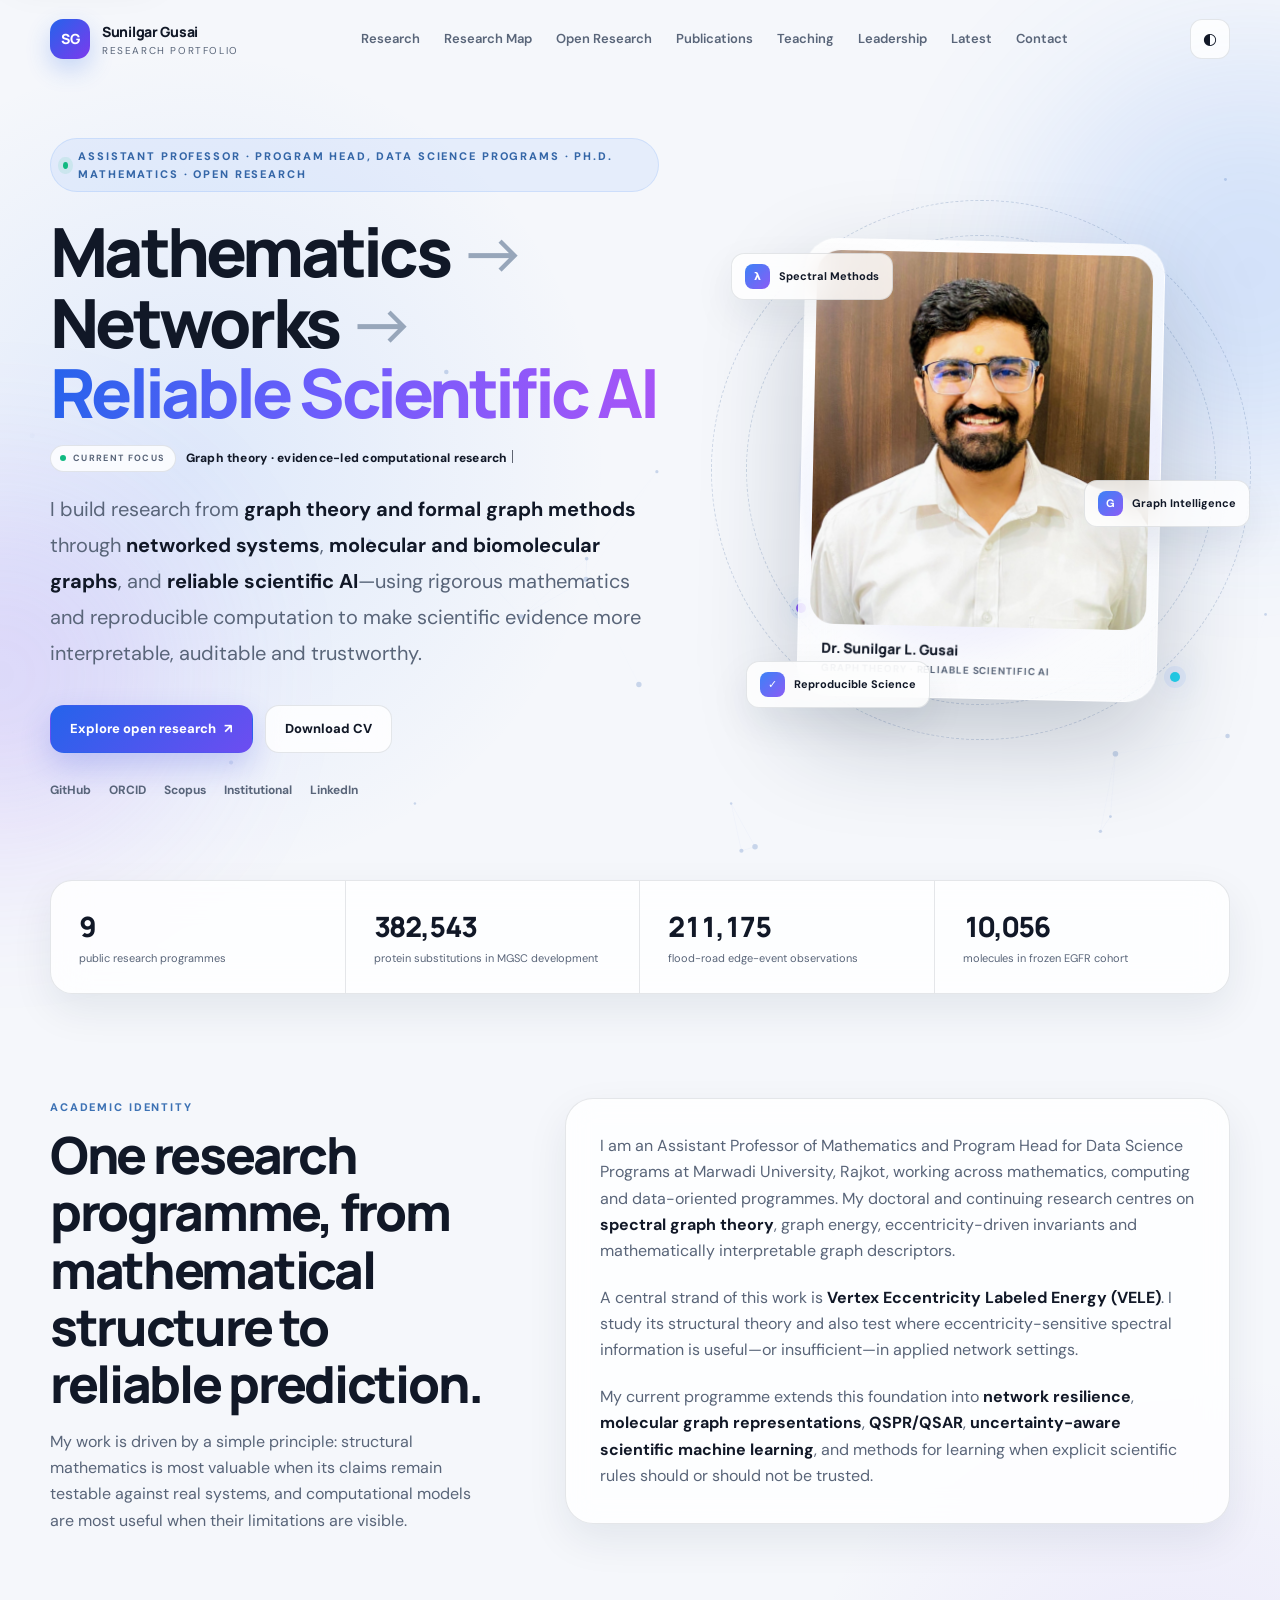
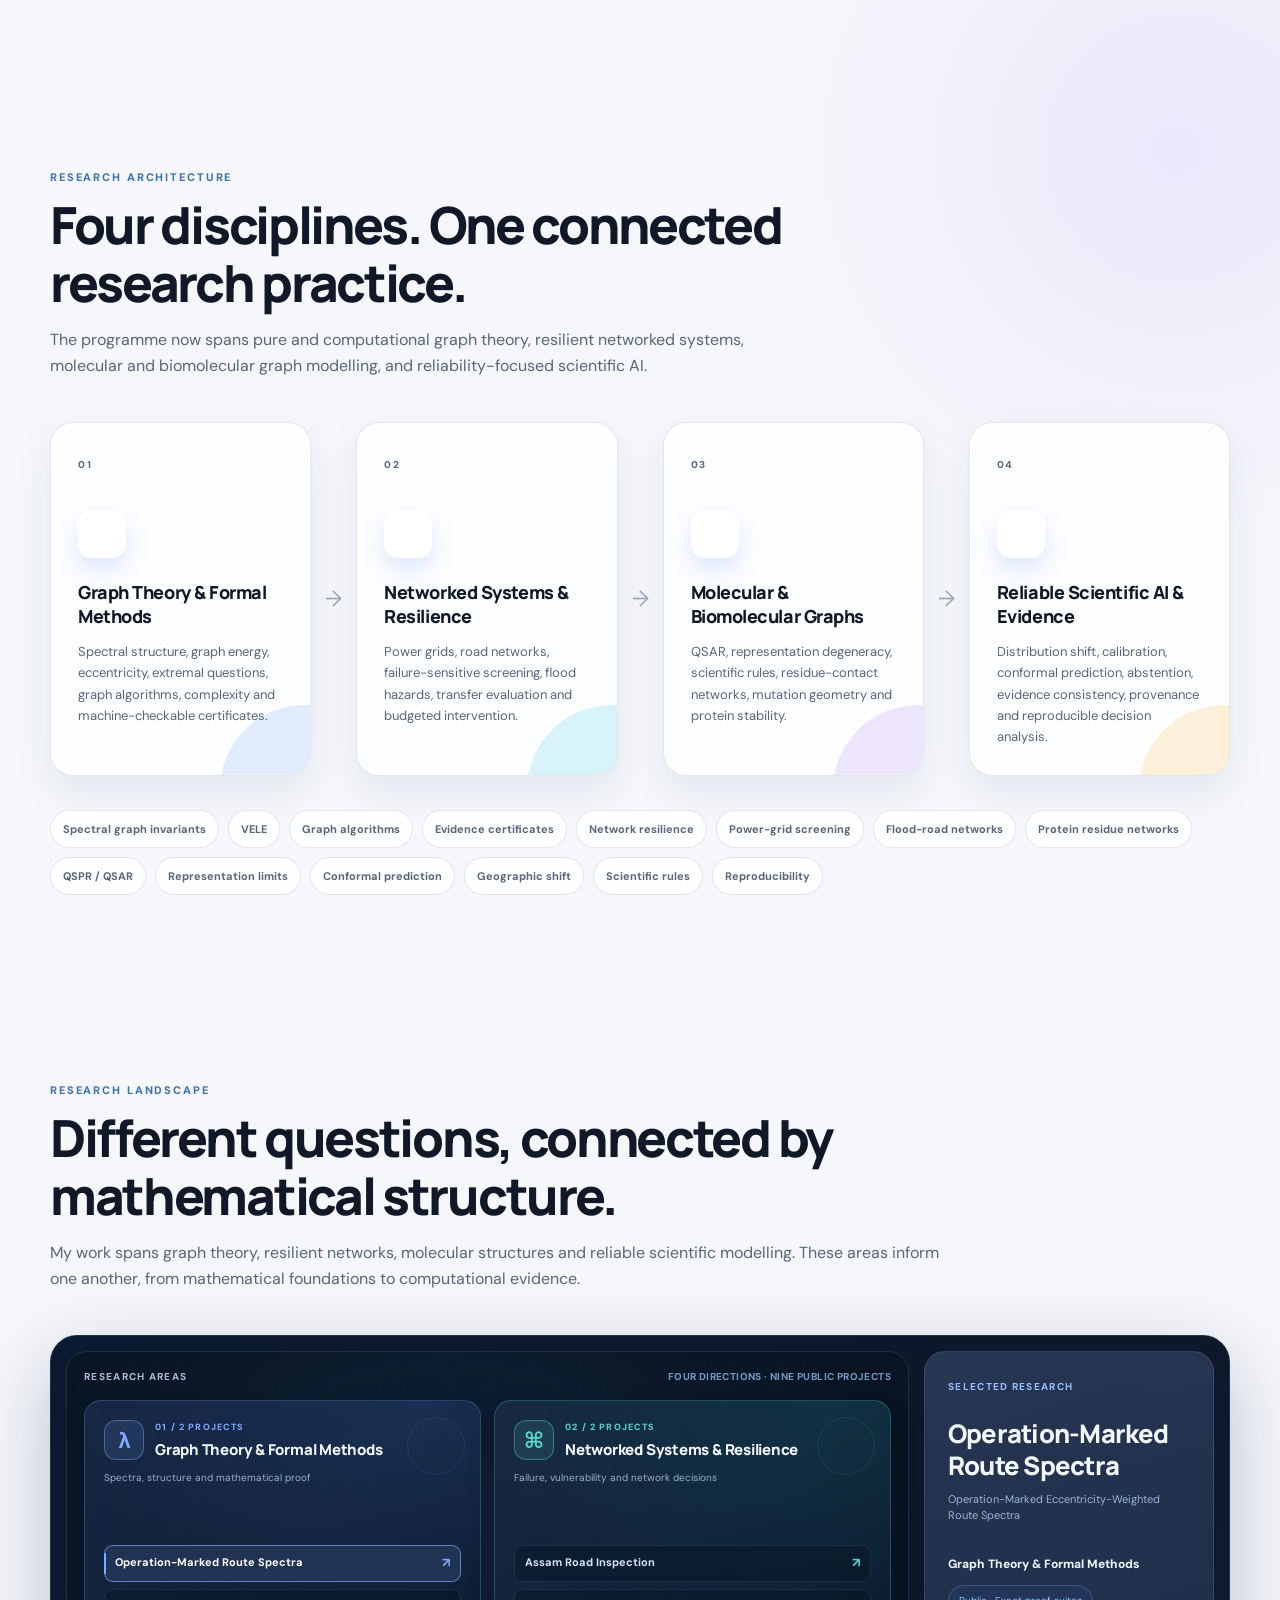
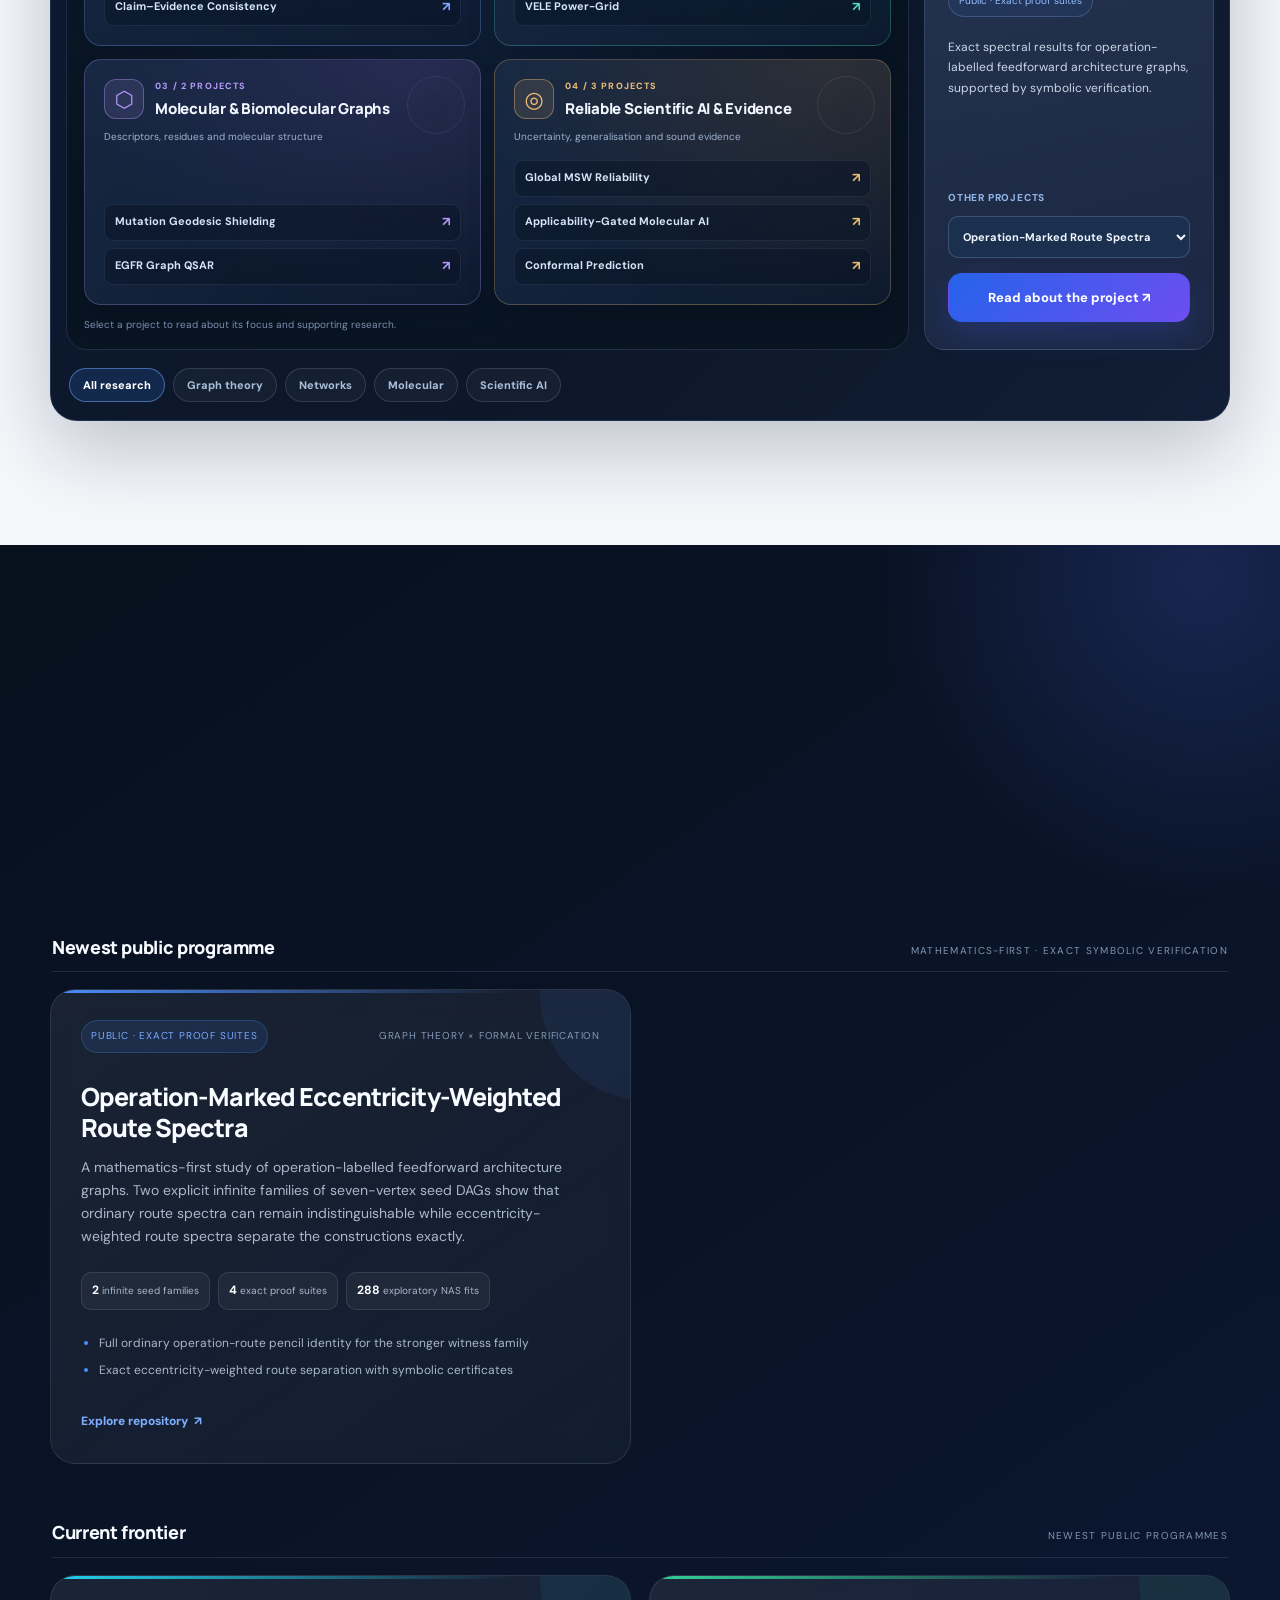
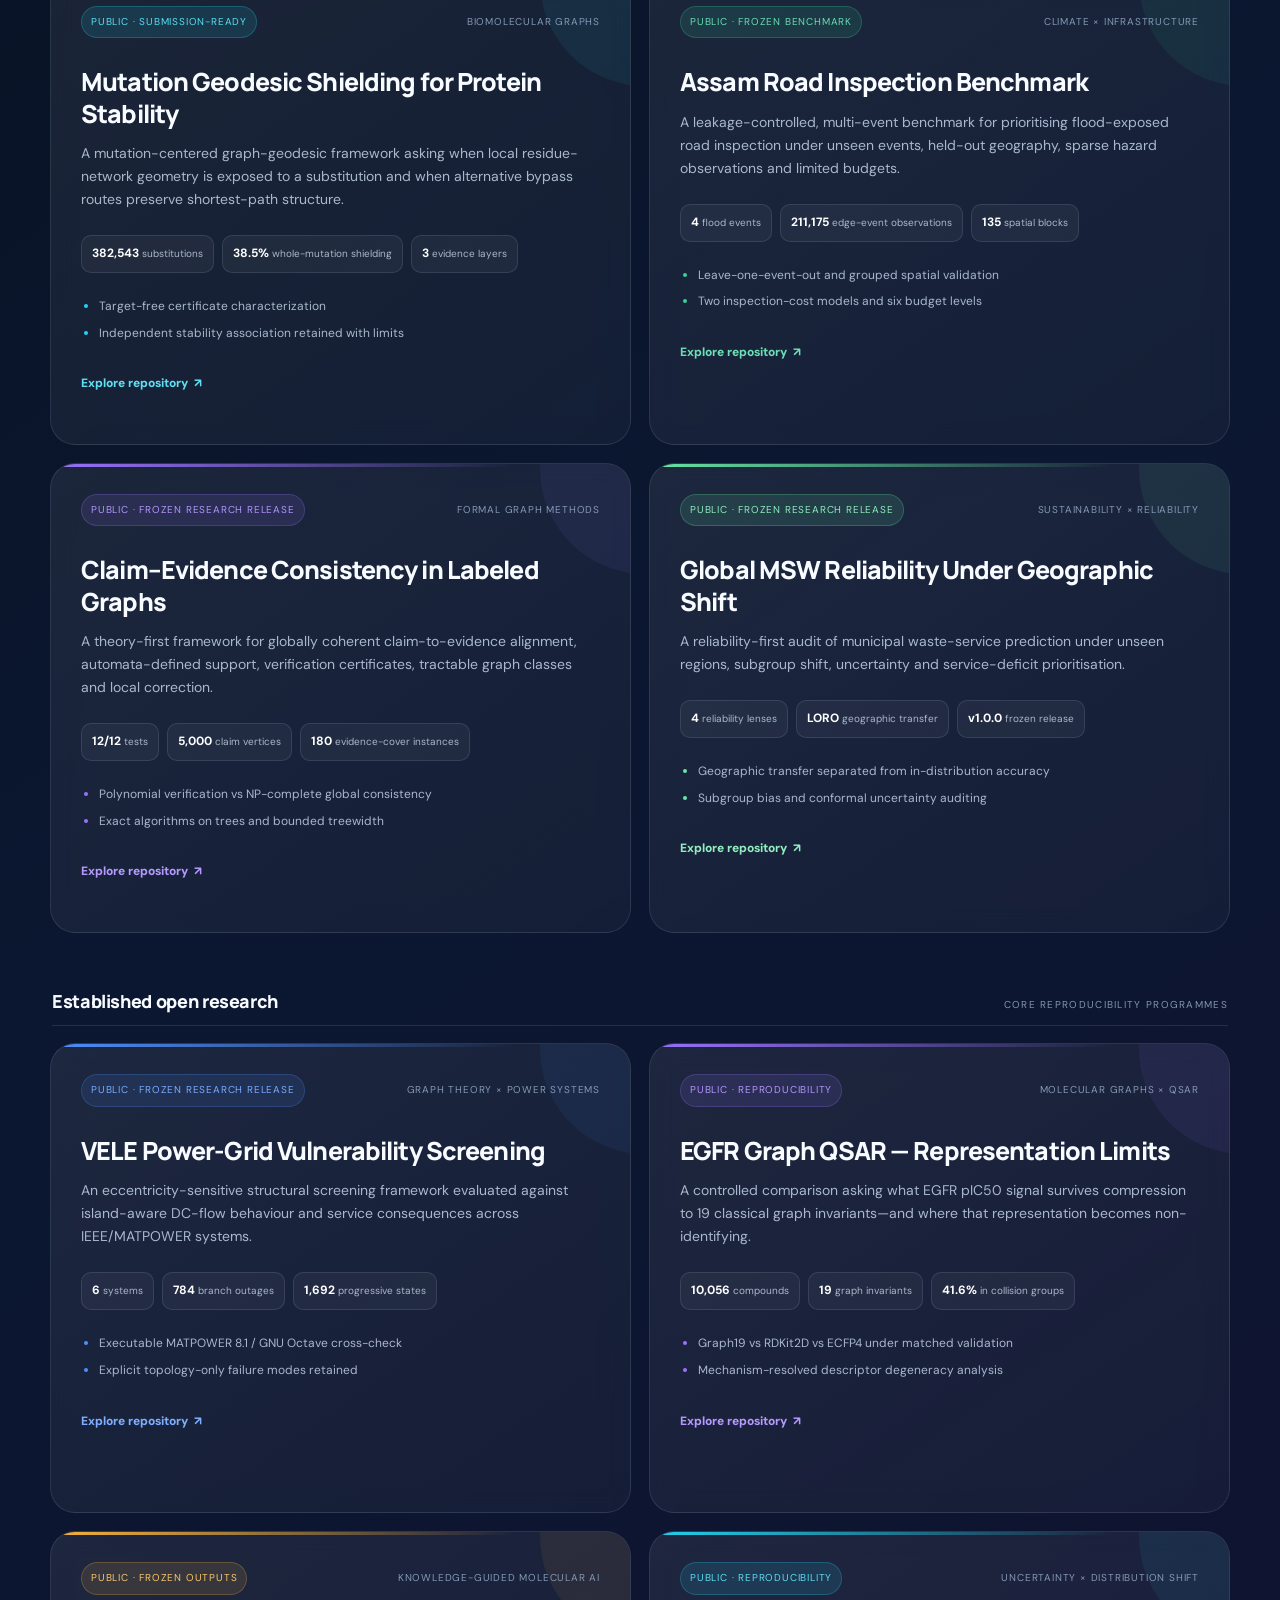
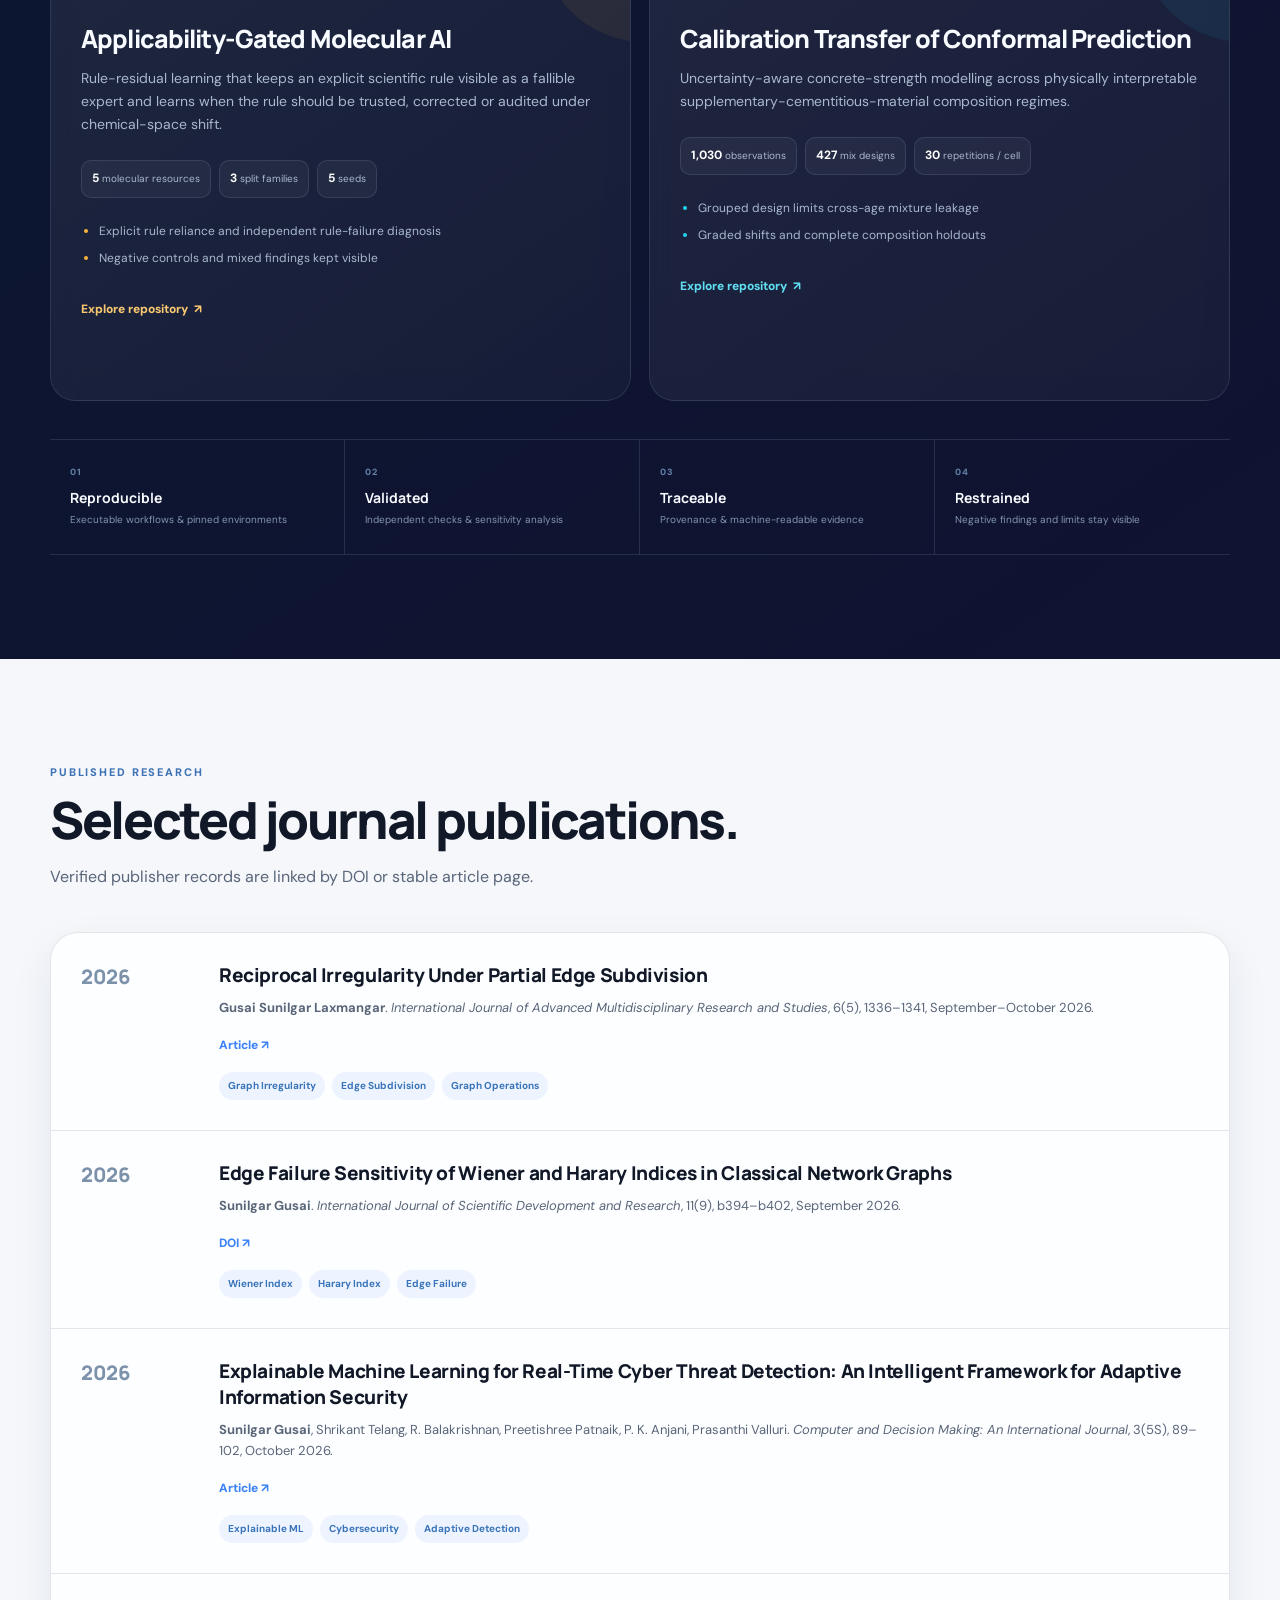
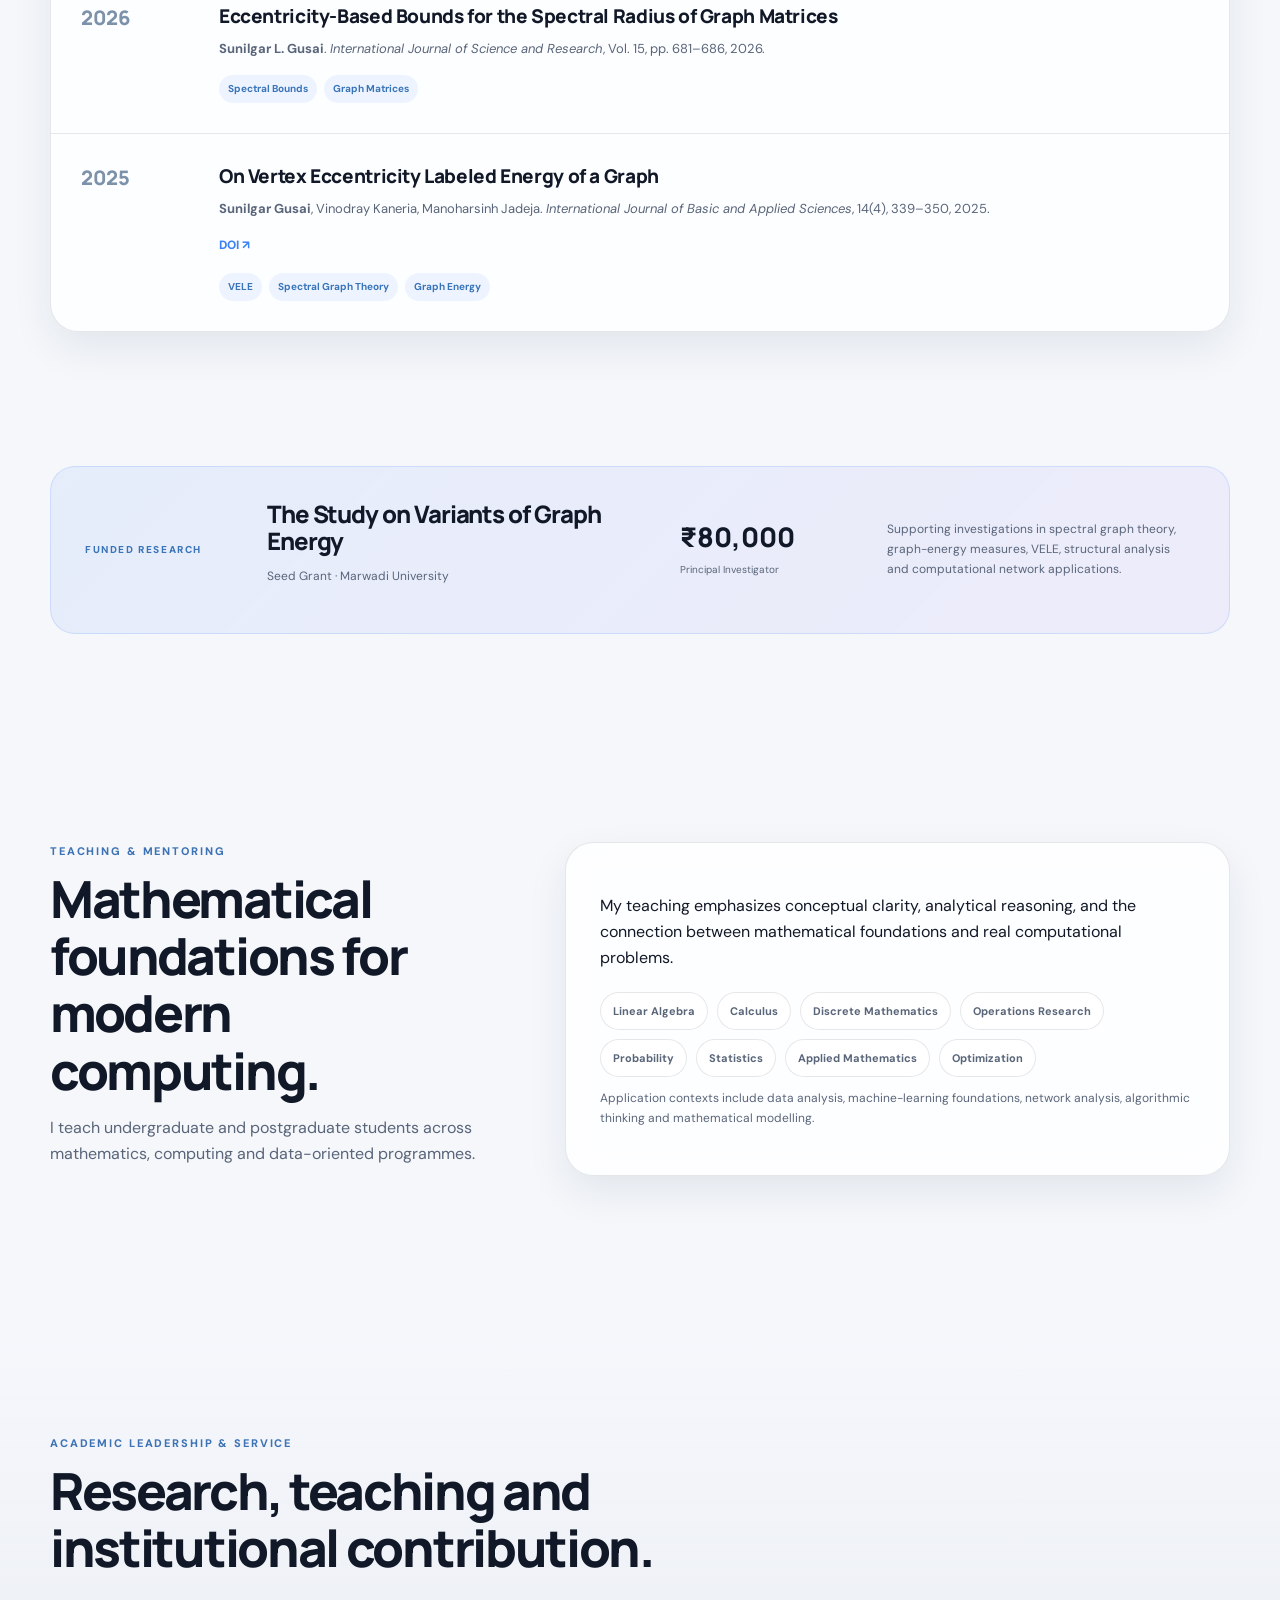
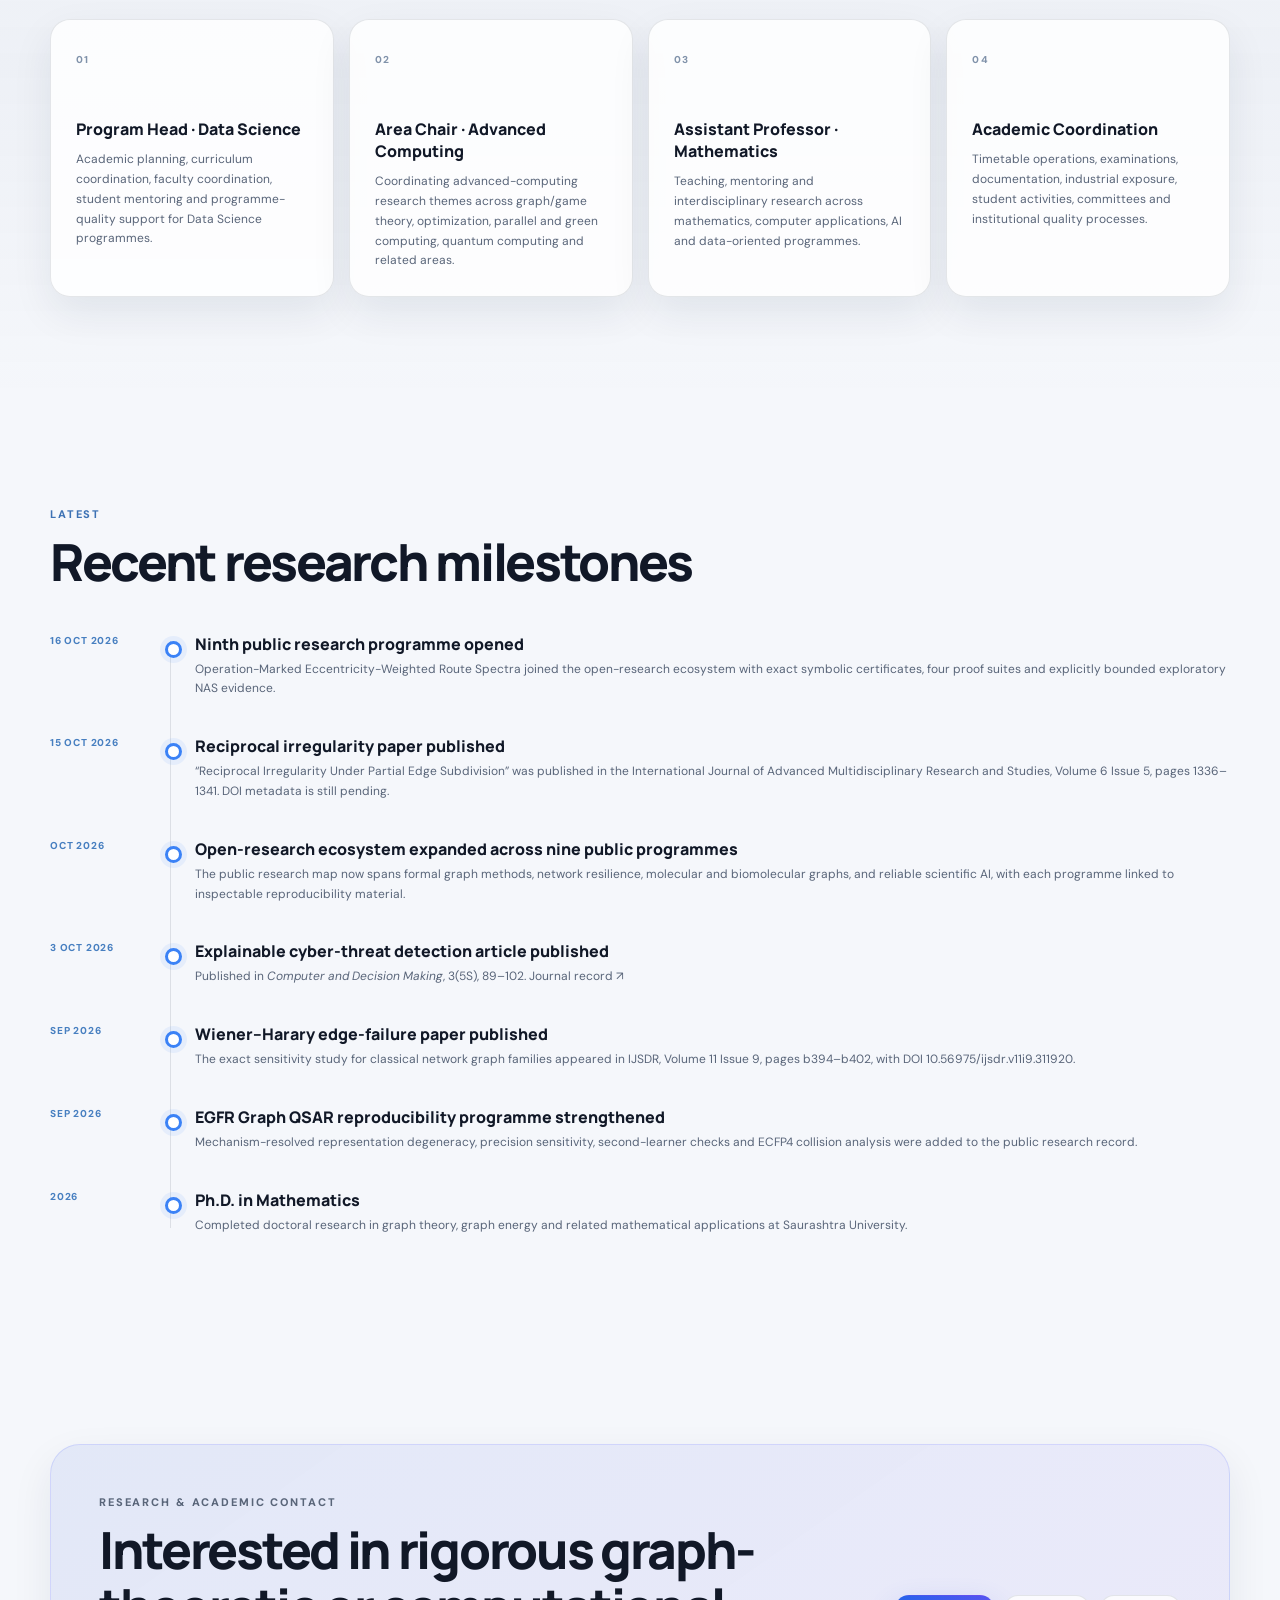
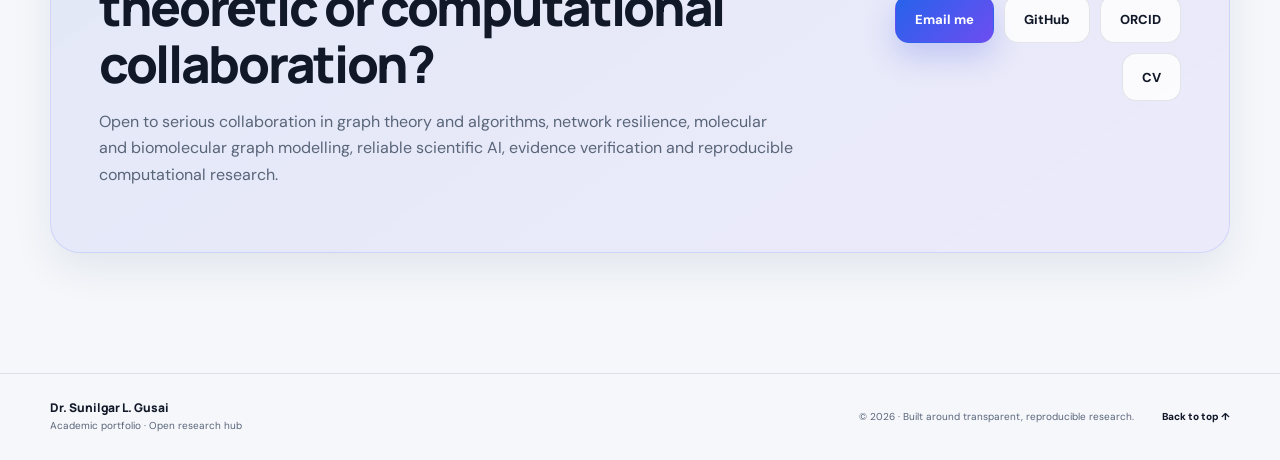
==== index.html @ 73aa02a4 "Polish research-map introduction and preserve anchor-heading visibility" ====
<!DOCTYPE html>
<html lang="en">
<head>
  <meta charset="UTF-8" />
  <meta name="viewport" content="width=device-width, initial-scale=1.0" />
  <title>Dr. Sunilgar L. Gusai | Graph Theory · Network Science · Reliable Scientific AI</title>
  <meta name="description" content="Academic research portfolio of Dr. Sunilgar L. Gusai — graph theory, formal graph methods, network resilience, molecular and biomolecular graphs, reproducible computational research and reliable scientific AI." />
  <meta name="author" content="Dr. Sunilgar L. Gusai" />
  <meta name="keywords" content="Sunilgar Gusai, spectral graph theory, graph energy, VELE, formal graph methods, network resilience, protein residue networks, molecular graphs, QSAR, scientific machine learning, conformal prediction, evidence consistency, reproducible research" />
  <meta name="robots" content="index, follow" />
  <meta name="theme-color" content="#08111f" />
  <link rel="canonical" href="https://sunilgargusai.github.io/sunilgar-portfolio/" />
  <meta property="og:type" content="website" />
  <meta property="og:title" content="Dr. Sunilgar L. Gusai | Mathematics → Networks → Reliable AI" />
  <meta property="og:description" content="Graph theory, networked systems, molecular and biomolecular graphs, open reproducibility and reliable scientific evidence." />
  <meta property="og:url" content="https://sunilgargusai.github.io/sunilgar-portfolio/" />
  <meta property="og:image" content="https://sunilgargusai.github.io/sunilgar-portfolio/assets/profile.jpg" />
  <meta name="twitter:card" content="summary_large_image" />
  <link rel="preconnect" href="https://fonts.googleapis.com" />
  <link rel="preconnect" href="https://fonts.gstatic.com" crossorigin />
  <link href="https://fonts.googleapis.com/css2?family=DM+Sans:wght@400;500;600;700&family=Manrope:wght@500;600;700;800&display=swap" rel="stylesheet" />
  <link rel="stylesheet" href="style.css" />
  <link rel="stylesheet" href="research-3d.css?v=20261018b" />
  <script type="application/ld+json">
  {
    "@context": "https://schema.org",
    "@type": "Person",
    "name": "Dr. Sunilgar L. Gusai",
    "url": "https://sunilgargusai.github.io/sunilgar-portfolio/",
    "image": "https://sunilgargusai.github.io/sunilgar-portfolio/assets/profile.jpg",
    "jobTitle": "Assistant Professor of Mathematics and Program Head, Data Science Programs",
    "affiliation": {"@type": "CollegeOrUniversity", "name": "Marwadi University"},
    "alumniOf": {"@type": "CollegeOrUniversity", "name": "Saurashtra University"},
    "knowsAbout": ["Spectral Graph Theory", "Graph Energy", "Vertex Eccentricity Labeled Energy", "Network Science", "Molecular Graph Descriptors", "QSPR", "Scientific Machine Learning", "Conformal Prediction", "Reproducible Computational Research"],
    "sameAs": ["https://github.com/SunilgarGusai", "https://linkedin.com/in/dr-sunilgar-gusai", "https://orcid.org/0009-0004-0739-4812", "https://www.scopus.com/authid/detail.uri?authorId=60059223900", "https://marwadiuniversity.irins.org/profile/521348"]
  }
  </script>
  <script async src="https://www.googletagmanager.com/gtag/js?id=G-XNCM06C1HV"></script>
  <script>
    window.dataLayer = window.dataLayer || [];
    function gtag(){dataLayer.push(arguments);}
    gtag('js', new Date());
    gtag('config', 'G-XNCM06C1HV');
  </script>
</head>
<body>
  <a class="skip-link" href="#main-content">Skip to content</a>
  <div class="ambient ambient-one" aria-hidden="true"></div>
  <div class="ambient ambient-two" aria-hidden="true"></div>

  <header class="site-header" id="site-header">
    <nav class="nav container" aria-label="Primary navigation">
      <a class="brand" href="#home" aria-label="Dr. Sunilgar L. Gusai — home">
        <span class="brand-mark">SG</span>
        <span class="brand-copy"><strong>Sunilgar Gusai</strong><small>Research Portfolio</small></span>
      </a>
      <div class="nav-actions">
        <button class="theme-toggle" type="button" aria-label="Toggle colour theme" title="Toggle colour theme">◐</button>
        <button class="nav-toggle" type="button" aria-label="Open navigation" aria-expanded="false">☰</button>
      </div>
      <div class="nav-links">
        <a href="#research">Research</a><a href="#observatory">Research Map</a><a href="#open-research">Open Research</a><a href="#publications">Publications</a><a href="#teaching">Teaching</a><a href="#leadership">Leadership</a><a href="#latest">Latest</a><a href="#contact">Contact</a>
      </div>
    </nav>
  </header>

  <main id="main-content">
    <section id="home" class="hero section-shell">
      <div class="container hero-grid">
        <div class="hero-copy reveal">
          <div class="eyebrow-row"><span class="status-dot"></span><span>Assistant Professor · Program Head, Data Science Programs · Ph.D. Mathematics · Open Research</span></div>
          <h1>Mathematics <span class="arrow-word">→</span> Networks <span class="arrow-word">→</span> <span class="gradient-text">Reliable Scientific AI</span></h1>
          <p class="lead">I build research from <strong>graph theory and formal graph methods</strong> through <strong>networked systems</strong>, <strong>molecular and biomolecular graphs</strong>, and <strong>reliable scientific AI</strong>—using rigorous mathematics and reproducible computation to make scientific evidence more interpretable, auditable and trustworthy.</p>
          <div class="hero-actions"><a class="btn primary" href="#open-research">Explore open research <span>↗</span></a><a class="btn secondary" href="assets/CV_DR_Sunilgar_L_Gusai.pdf" download>Download CV</a></div>
          <div class="profile-links" aria-label="Academic profiles">
            <a href="https://github.com/SunilgarGusai" target="_blank" rel="noopener">GitHub</a><a href="https://orcid.org/0009-0004-0739-4812" target="_blank" rel="noopener">ORCID</a><a href="https://www.scopus.com/authid/detail.uri?authorId=60059223900" target="_blank" rel="noopener">Scopus</a><a href="https://marwadiuniversity.irins.org/profile/521348" target="_blank" rel="noopener">Institutional</a><a href="https://linkedin.com/in/dr-sunilgar-gusai" target="_blank" rel="noopener">LinkedIn</a>
          </div>
        </div>
        <div class="hero-visual reveal" aria-label="Profile and research identity">
          <div class="orbit orbit-a" aria-hidden="true"></div><div class="orbit orbit-b" aria-hidden="true"></div><span class="node node-a" aria-hidden="true"></span><span class="node node-b" aria-hidden="true"></span><span class="node node-c" aria-hidden="true"></span>
          <div class="portrait-frame"><img src="assets/profile.jpg" alt="Portrait of Dr. Sunilgar L. Gusai" /><div class="portrait-caption"><span>Dr. Sunilgar L. Gusai</span><strong>Graph Theory · Reliable Scientific AI</strong></div></div>
          <div class="floating-chip chip-one"><span>λ</span> Spectral Methods</div><div class="floating-chip chip-two"><span>G</span> Graph Intelligence</div><div class="floating-chip chip-three"><span>✓</span> Reproducible Science</div>
        </div>
      </div>
    </section>

    <section class="signal-bar reveal" aria-label="Research at a glance"><div class="container signal-grid"><div class="signal"><strong>9</strong><span>public research programmes</span></div><div class="signal"><strong>382,543</strong><span>protein substitutions in MGSC development</span></div><div class="signal"><strong>211,175</strong><span>flood-road edge-event observations</span></div><div class="signal"><strong>10,056</strong><span>molecules in frozen EGFR cohort</span></div></div></section>

    <section id="about" class="section section-shell"><div class="container split-layout reveal"><div class="section-heading sticky-copy"><p class="section-label">Academic Identity</p><h2>One research programme, from mathematical structure to reliable prediction.</h2><p>My work is driven by a simple principle: structural mathematics is most valuable when its claims remain testable against real systems, and computational models are most useful when their limitations are visible.</p></div><div class="glass-panel narrative-panel"><p>I am an Assistant Professor of Mathematics and Program Head for Data Science Programs at Marwadi University, Rajkot, working across mathematics, computing and data-oriented programmes. My doctoral and continuing research centres on <strong>spectral graph theory</strong>, graph energy, eccentricity-driven invariants and mathematically interpretable graph descriptors.</p><p>A central strand of this work is <strong>Vertex Eccentricity Labeled Energy (VELE)</strong>. I study its structural theory and also test where eccentricity-sensitive spectral information is useful—or insufficient—in applied network settings.</p><p>My current programme extends this foundation into <strong>network resilience</strong>, <strong>molecular graph representations</strong>, <strong>QSPR/QSAR</strong>, <strong>uncertainty-aware scientific machine learning</strong>, and methods for learning when explicit scientific rules should or should not be trusted.</p></div></div></section>

    <section id="research" class="section section-shell research-section"><div class="container"><div class="section-heading reveal"><p class="section-label">Research Architecture</p><h2>Four disciplines. One connected research practice.</h2><p>The programme now spans pure and computational graph theory, resilient networked systems, molecular and biomolecular graph modelling, and reliability-focused scientific AI.</p></div>
      <div class="pillar-flow reveal" aria-label="Research programme flow">
        <article class="pillar pillar-blue"><span class="pillar-index">01</span><div class="pillar-icon">λ</div><h3>Graph Theory & Formal Methods</h3><p>Spectral structure, graph energy, eccentricity, extremal questions, graph algorithms, complexity and machine-checkable certificates.</p></article><span class="flow-arrow" aria-hidden="true">→</span>
        <article class="pillar pillar-cyan"><span class="pillar-index">02</span><div class="pillar-icon">⌘</div><h3>Networked Systems & Resilience</h3><p>Power grids, road networks, failure-sensitive screening, flood hazards, transfer evaluation and budgeted intervention.</p></article><span class="flow-arrow" aria-hidden="true">→</span>
        <article class="pillar pillar-violet"><span class="pillar-index">03</span><div class="pillar-icon">⬡</div><h3>Molecular & Biomolecular Graphs</h3><p>QSAR, representation degeneracy, scientific rules, residue-contact networks, mutation geometry and protein stability.</p></article><span class="flow-arrow" aria-hidden="true">→</span>
        <article class="pillar pillar-amber"><span class="pillar-index">04</span><div class="pillar-icon">◎</div><h3>Reliable Scientific AI & Evidence</h3><p>Distribution shift, calibration, conformal prediction, abstention, evidence consistency, provenance and reproducible decision analysis.</p></article>
      </div>
      <div class="topic-cloud reveal" aria-label="Research topics"><span>Spectral graph invariants</span><span>VELE</span><span>Graph algorithms</span><span>Evidence certificates</span><span>Network resilience</span><span>Power-grid screening</span><span>Flood-road networks</span><span>Protein residue networks</span><span>QSPR / QSAR</span><span>Representation limits</span><span>Conformal prediction</span><span>Geographic shift</span><span>Scientific rules</span><span>Reproducibility</span></div>
    </div></section>

    <section id="observatory" class="section section-shell observatory-section">
      <div class="container">
        <div class="section-heading observatory-heading reveal">
          <p class="section-label">Research landscape</p>
          <h2>Different questions, connected by mathematical structure.</h2>
          <p>My work spans graph theory, resilient networks, molecular structures and reliable scientific modelling. These areas inform one another, from mathematical foundations to computational evidence.</p>
        </div>
        <div class="observatory-shell reveal" id="research-map">
          <div class="observatory-stage" id="research-constellation" aria-label="Research map with four areas and nine linked projects">
            <div class="atlas-topline"><span>Research areas</span><span>Four directions · Nine public projects</span></div>
            <div id="research-atlas-board" class="atlas-board">
              <div class="atlas-loading">Preparing research projects…</div>
            </div>
            <div class="atlas-footnote">Select a project to read about its focus and supporting research.</div>
          </div>
          <aside class="observatory-panel" aria-label="Selected research project" aria-live="polite">
            <p class="observatory-kicker">Selected research</p>
            <h3 id="observatory-title">Operation-Marked Route Spectra</h3>
            <p class="observatory-full-title" id="observatory-full-title">Operation-Marked Eccentricity-Weighted Route Spectra</p>
            <p id="observatory-pillar">Graph Theory &amp; Formal Methods</p>
            <p id="observatory-status">Public research</p>
            <p class="observatory-summary" id="observatory-summary">A mathematical study of operation-labelled graph spectra and exact structural distinctions.</p>
            <label class="observatory-picker-label" for="observatory-project-picker">Other projects</label>
            <select id="observatory-project-picker" class="observatory-project-picker" aria-label="Choose another research project">
              <option value="operation-marked-route-spectra">Operation-Marked Route Spectra</option>
            </select>
            <a id="observatory-link" class="btn primary observatory-link" href="https://github.com/SunilgarGusai/operation-marked-route-spectra" target="_blank" rel="noopener">Read about the project ↗</a>
          </aside>
          <div class="observatory-filters" role="group" aria-label="Highlight research by subject">
            <button type="button" class="observatory-filter active" data-pillar="all" aria-pressed="true">All research</button>
            <button type="button" class="observatory-filter" data-pillar="Graph Theory &amp; Formal Methods" aria-pressed="false">Graph theory</button>
            <button type="button" class="observatory-filter" data-pillar="Networked Systems &amp; Resilience" aria-pressed="false">Networks</button>
            <button type="button" class="observatory-filter" data-pillar="Molecular &amp; Biomolecular Graphs" aria-pressed="false">Molecular</button>
            <button type="button" class="observatory-filter" data-pillar="Reliable Scientific AI &amp; Evidence" aria-pressed="false">Scientific AI</button>
          </div>
          <noscript><p class="observatory-noscript">The research project links are also listed in the Open Research section below.</p></noscript>
        </div>
      </div>
    </section>

    <section id="open-research" class="section section-shell open-research-section"><div class="container"><div class="section-heading light-heading reveal"><p class="section-label">Open Research & Reproducibility</p><h2>Nine public projects, each backed by inspectable work.</h2><p>Research code, verification materials, reproducible outputs and clear limits to the claims.</p></div>

      <div class="research-filters reveal" role="group" aria-label="Filter research projects">
        <button class="research-filter active" type="button" data-filter="all">All</button>
        <button class="research-filter" type="button" data-filter="graph">Graph & Formal</button>
        <button class="research-filter" type="button" data-filter="networks">Networks & Resilience</button>
        <button class="research-filter" type="button" data-filter="molecular">Molecular / Biomolecular</button>
        <button class="research-filter" type="button" data-filter="reliable-ai">Reliable AI & Evidence</button>
      </div>

      <div class="project-group reveal newest-programme-group">
        <div class="project-group-heading"><span>Newest public programme</span><small>Mathematics-first · exact symbolic verification</small></div>
        <div class="project-grid">
          <article class="project-card project-blue featured-project project-wide" data-family="graph"><div class="project-meta"><span class="status-pill">Public · Exact proof suites</span><span>Graph Theory × Formal Verification</span></div><h3>Operation-Marked Eccentricity-Weighted Route Spectra</h3><p>A mathematics-first study of operation-labelled feedforward architecture graphs. Two explicit infinite families of seven-vertex seed DAGs show that ordinary route spectra can remain indistinguishable while eccentricity-weighted route spectra separate the constructions exactly.</p><div class="mini-metrics"><span><strong>2</strong> infinite seed families</span><span><strong>4</strong> exact proof suites</span><span><strong>288</strong> exploratory NAS fits</span></div><ul><li>Full ordinary operation-route pencil identity for the stronger witness family</li><li>Exact eccentricity-weighted route separation with symbolic certificates</li></ul><a class="project-link" href="https://github.com/SunilgarGusai/operation-marked-route-spectra" target="_blank" rel="noopener">Explore repository <span>↗</span></a></article>
        </div>
      </div>

      <div class="project-group reveal">
        <div class="project-group-heading"><span>Current frontier</span><small>Newest public programmes</small></div>
        <div class="project-grid">
          <article class="project-card project-cyan" data-family="molecular graph"><div class="project-meta"><span class="status-pill">Public · Submission-ready</span><span>Biomolecular Graphs</span></div><h3>Mutation Geodesic Shielding for Protein Stability</h3><p>A mutation-centered graph-geodesic framework asking when local residue-network geometry is exposed to a substitution and when alternative bypass routes preserve shortest-path structure.</p><div class="mini-metrics"><span><strong>382,543</strong> substitutions</span><span><strong>38.5%</strong> whole-mutation shielding</span><span><strong>3</strong> evidence layers</span></div><ul><li>Target-free certificate characterization</li><li>Independent stability association retained with limits</li></ul><a class="project-link" href="https://github.com/SunilgarGusai/mutation-geodesic-shielding-protein-stability" target="_blank" rel="noopener">Explore repository <span>↗</span></a></article>

          <article class="project-card project-green" data-family="networks reliable-ai"><div class="project-meta"><span class="status-pill">Public · Frozen benchmark</span><span>Climate × Infrastructure</span></div><h3>Assam Road Inspection Benchmark</h3><p>A leakage-controlled, multi-event benchmark for prioritising flood-exposed road inspection under unseen events, held-out geography, sparse hazard observations and limited budgets.</p><div class="mini-metrics"><span><strong>4</strong> flood events</span><span><strong>211,175</strong> edge-event observations</span><span><strong>135</strong> spatial blocks</span></div><ul><li>Leave-one-event-out and grouped spatial validation</li><li>Two inspection-cost models and six budget levels</li></ul><a class="project-link" href="https://github.com/SunilgarGusai/Assam-Road-Inspection-Benchmark" target="_blank" rel="noopener">Explore repository <span>↗</span></a></article>

          <article class="project-card project-violet" data-family="graph reliable-ai"><div class="project-meta"><span class="status-pill">Public · Frozen research release</span><span>Formal Graph Methods</span></div><h3>Claim–Evidence Consistency in Labeled Graphs</h3><p>A theory-first framework for globally coherent claim-to-evidence alignment, automata-defined support, verification certificates, tractable graph classes and local correction.</p><div class="mini-metrics"><span><strong>12/12</strong> tests</span><span><strong>5,000</strong> claim vertices</span><span><strong>180</strong> evidence-cover instances</span></div><ul><li>Polynomial verification vs NP-complete global consistency</li><li>Exact algorithms on trees and bounded treewidth</li></ul><a class="project-link" href="https://github.com/SunilgarGusai/Claim-Evidence-Consistency-Reproducibility" target="_blank" rel="noopener">Explore repository <span>↗</span></a></article>

          <article class="project-card project-emerald" data-family="reliable-ai networks"><div class="project-meta"><span class="status-pill">Public · Frozen research release</span><span>Sustainability × Reliability</span></div><h3>Global MSW Reliability Under Geographic Shift</h3><p>A reliability-first audit of municipal waste-service prediction under unseen regions, subgroup shift, uncertainty and service-deficit prioritisation.</p><div class="mini-metrics"><span><strong>4</strong> reliability lenses</span><span><strong>LORO</strong> geographic transfer</span><span><strong>v1.0.0</strong> frozen release</span></div><ul><li>Geographic transfer separated from in-distribution accuracy</li><li>Subgroup bias and conformal uncertainty auditing</li></ul><a class="project-link" href="https://github.com/SunilgarGusai/global-msw-reliability-under-shift" target="_blank" rel="noopener">Explore repository <span>↗</span></a></article>
        </div>
      </div>

      <div class="project-group reveal">
        <div class="project-group-heading"><span>Established open research</span><small>Core reproducibility programmes</small></div>
        <div class="project-grid">
          <article class="project-card project-blue featured-project" data-family="graph networks"><div class="project-meta"><span class="status-pill">Public · Frozen research release</span><span>Graph Theory × Power Systems</span></div><h3>VELE Power-Grid Vulnerability Screening</h3><p>An eccentricity-sensitive structural screening framework evaluated against island-aware DC-flow behaviour and service consequences across IEEE/MATPOWER systems.</p><div class="mini-metrics"><span><strong>6</strong> systems</span><span><strong>784</strong> branch outages</span><span><strong>1,692</strong> progressive states</span></div><ul><li>Executable MATPOWER 8.1 / GNU Octave cross-check</li><li>Explicit topology-only failure modes retained</li></ul><a class="project-link" href="https://github.com/SunilgarGusai/VELE-PowerGrid-Reproducibility" target="_blank" rel="noopener">Explore repository <span>↗</span></a></article>

          <article class="project-card project-violet" data-family="molecular reliable-ai"><div class="project-meta"><span class="status-pill">Public · Reproducibility</span><span>Molecular Graphs × QSAR</span></div><h3>EGFR Graph QSAR — Representation Limits</h3><p>A controlled comparison asking what EGFR pIC50 signal survives compression to 19 classical graph invariants—and where that representation becomes non-identifying.</p><div class="mini-metrics"><span><strong>10,056</strong> compounds</span><span><strong>19</strong> graph invariants</span><span><strong>41.6%</strong> in collision groups</span></div><ul><li>Graph19 vs RDKit2D vs ECFP4 under matched validation</li><li>Mechanism-resolved descriptor degeneracy analysis</li></ul><a class="project-link" href="https://github.com/SunilgarGusai/EGFR-Graph-QSAR-Reproducibility" target="_blank" rel="noopener">Explore repository <span>↗</span></a></article>

          <article class="project-card project-amber" data-family="molecular reliable-ai"><div class="project-meta"><span class="status-pill">Public · Frozen Outputs</span><span>Knowledge-Guided Molecular AI</span></div><h3>Applicability-Gated Molecular AI</h3><p>Rule-residual learning that keeps an explicit scientific rule visible as a fallible expert and learns when the rule should be trusted, corrected or audited under chemical-space shift.</p><div class="mini-metrics"><span><strong>5</strong> molecular resources</span><span><strong>3</strong> split families</span><span><strong>5</strong> seeds</span></div><ul><li>Explicit rule reliance and independent rule-failure diagnosis</li><li>Negative controls and mixed findings kept visible</li></ul><a class="project-link" href="https://github.com/SunilgarGusai/applicability-gated-molecular-ai" target="_blank" rel="noopener">Explore repository <span>↗</span></a></article>

          <article class="project-card project-cyan" data-family="reliable-ai"><div class="project-meta"><span class="status-pill">Public · Reproducibility</span><span>Uncertainty × Distribution Shift</span></div><h3>Calibration Transfer of Conformal Prediction</h3><p>Uncertainty-aware concrete-strength modelling across physically interpretable supplementary-cementitious-material composition regimes.</p><div class="mini-metrics"><span><strong>1,030</strong> observations</span><span><strong>427</strong> mix designs</span><span><strong>30</strong> repetitions / cell</span></div><ul><li>Grouped design limits cross-age mixture leakage</li><li>Graded shifts and complete composition holdouts</li></ul><a class="project-link" href="https://github.com/SunilgarGusai/PAPER-JCMM-reproducibility" target="_blank" rel="noopener">Explore repository <span>↗</span></a></article>
        </div>
      </div>

      <div class="principle-strip reveal" aria-label="Open research principles"><div><span>01</span><strong>Reproducible</strong><small>Executable workflows & pinned environments</small></div><div><span>02</span><strong>Validated</strong><small>Independent checks & sensitivity analysis</small></div><div><span>03</span><strong>Traceable</strong><small>Provenance & machine-readable evidence</small></div><div><span>04</span><strong>Restrained</strong><small>Negative findings and limits stay visible</small></div></div>
    </div></section>

    <!-- ACADEMIC_SYNC:PORTFOLIO_PUBLICATIONS:START -->
<section id="publications" class="section section-shell"><div class="container"><div class="section-heading reveal"><p class="section-label">Published research</p><h2>Selected journal publications.</h2><p>Verified publisher records are linked by DOI or stable article page.</p></div><div class="publication-list reveal">

    <article class="publication-item"><div class="pub-year">2026</div><div class="pub-content"><h3>Reciprocal Irregularity Under Partial Edge Subdivision</h3><p><strong>Gusai Sunilgar Laxmangar</strong>. <em>International Journal of Advanced Multidisciplinary Research and Studies</em>, 6(5), 1336–1341, September–October 2026.</p><div class="publication-actions"><a href="https://www.multiresearchjournal.com/arclist/list-2026.6.5/id-7021" target="_blank" rel="noopener">Article ↗</a></div><div class="pub-tags"><span>Graph Irregularity</span><span>Edge Subdivision</span><span>Graph Operations</span></div></div></article>

    <article class="publication-item"><div class="pub-year">2026</div><div class="pub-content"><h3>Edge Failure Sensitivity of Wiener and Harary Indices in Classical Network Graphs</h3><p><strong>Sunilgar Gusai</strong>. <em>International Journal of Scientific Development and Research</em>, 11(9), b394–b402, September 2026.</p><div class="publication-actions"><a href="https://doi.org/10.56975/ijsdr.v11i9.311920" target="_blank" rel="noopener">DOI ↗</a></div><div class="pub-tags"><span>Wiener Index</span><span>Harary Index</span><span>Edge Failure</span></div></div></article>

    <article class="publication-item"><div class="pub-year">2026</div><div class="pub-content"><h3>Explainable Machine Learning for Real-Time Cyber Threat Detection: An Intelligent Framework for Adaptive Information Security</h3><p><strong>Sunilgar Gusai</strong>, Shrikant Telang, R. Balakrishnan, Preetishree Patnaik, P. K. Anjani, Prasanthi Valluri. <em>Computer and Decision Making: An International Journal</em>, 3(5S), 89–102, October 2026.</p><div class="publication-actions"><a href="https://comdem.org/index.php/comdem/article/view/18726" target="_blank" rel="noopener">Article ↗</a></div><div class="pub-tags"><span>Explainable ML</span><span>Cybersecurity</span><span>Adaptive Detection</span></div></div></article>

    <article class="publication-item"><div class="pub-year">2026</div><div class="pub-content"><h3>Eccentricity-Based Bounds for the Spectral Radius of Graph Matrices</h3><p><strong>Sunilgar L. Gusai</strong>. <em>International Journal of Science and Research</em>, Vol. 15, pp. 681–686, 2026.</p><div class="pub-tags"><span>Spectral Bounds</span><span>Graph Matrices</span></div></div></article>

    <article class="publication-item"><div class="pub-year">2025</div><div class="pub-content"><h3>On Vertex Eccentricity Labeled Energy of a Graph</h3><p><strong>Sunilgar Gusai</strong>, Vinodray Kaneria, Manoharsinh Jadeja. <em>International Journal of Basic and Applied Sciences</em>, 14(4), 339–350, 2025.</p><div class="publication-actions"><a href="https://doi.org/10.14419/qtfv0860" target="_blank" rel="noopener">DOI ↗</a></div><div class="pub-tags"><span>VELE</span><span>Spectral Graph Theory</span><span>Graph Energy</span></div></div></article>
  </div></div></section>
<!-- ACADEMIC_SYNC:PORTFOLIO_PUBLICATIONS:END -->

    <section id="funded-research" class="section section-shell grant-section"><div class="container grant-card reveal"><div class="grant-kicker">Funded Research</div><div class="grant-main"><h2>The Study on Variants of Graph Energy</h2><p>Seed Grant · Marwadi University</p></div><div class="grant-stat"><strong>₹80,000</strong><span>Principal Investigator</span></div><div class="grant-copy">Supporting investigations in spectral graph theory, graph-energy measures, VELE, structural analysis and computational network applications.</div></div></section>

    <section id="teaching" class="section section-shell"><div class="container split-layout reveal"><div class="section-heading sticky-copy"><p class="section-label">Teaching & Mentoring</p><h2>Mathematical foundations for modern computing.</h2><p>I teach undergraduate and postgraduate students across mathematics, computing and data-oriented programmes.</p></div><div class="glass-panel"><p>My teaching emphasizes conceptual clarity, analytical reasoning, and the connection between mathematical foundations and real computational problems.</p><div class="topic-cloud teaching-cloud"><span>Linear Algebra</span><span>Calculus</span><span>Discrete Mathematics</span><span>Operations Research</span><span>Probability</span><span>Statistics</span><span>Applied Mathematics</span><span>Optimization</span></div><p class="muted-note">Application contexts include data analysis, machine-learning foundations, network analysis, algorithmic thinking and mathematical modelling.</p></div></div></section>

    <!-- ACADEMIC_SYNC:PORTFOLIO_LEADERSHIP:START -->
<section id="leadership" class="section section-shell soft-section"><div class="container"><div class="section-heading reveal"><p class="section-label">Academic Leadership & Service</p><h2>Research, teaching and institutional contribution.</h2></div><div class="service-grid reveal"><article><span>01</span><h3>Program Head · Data Science</h3><p>Academic planning, curriculum coordination, faculty coordination, student mentoring and programme-quality support for Data Science programmes.</p></article><article><span>02</span><h3>Area Chair · Advanced Computing</h3><p>Coordinating advanced-computing research themes across graph/game theory, optimization, parallel and green computing, quantum computing and related areas.</p></article><article><span>03</span><h3>Assistant Professor · Mathematics</h3><p>Teaching, mentoring and interdisciplinary research across mathematics, computer applications, AI and data-oriented programmes.</p></article><article><span>04</span><h3>Academic Coordination</h3><p>Timetable operations, examinations, documentation, industrial exposure, student activities, committees and institutional quality processes.</p></article></div></div></section>
<!-- ACADEMIC_SYNC:PORTFOLIO_LEADERSHIP:END -->

    <section id="latest" class="section section-shell"><div class="container"><div class="section-heading reveal"><p class="section-label">Latest</p><h2>Recent research milestones</h2></div><div class="timeline reveal">
    <article><time datetime="2026-10-16">16 Oct 2026</time><div><h3>Ninth public research programme opened</h3><p>Operation-Marked Eccentricity-Weighted Route Spectra joined the open-research ecosystem with exact symbolic certificates, four proof suites and explicitly bounded exploratory NAS evidence.</p></div></article>
    <article><time datetime="2026-10-15">15 Oct 2026</time><div><h3>Reciprocal irregularity paper published</h3><p>“Reciprocal Irregularity Under Partial Edge Subdivision” was published in the International Journal of Advanced Multidisciplinary Research and Studies, Volume 6 Issue 5, pages 1336–1341. DOI metadata is still pending.</p></div></article>
    <article><time datetime="2026-10">Oct 2026</time><div><h3>Open-research ecosystem expanded across nine public programmes</h3><p>The public research map now spans formal graph methods, network resilience, molecular and biomolecular graphs, and reliable scientific AI, with each programme linked to inspectable reproducibility material.</p></div></article>
    <article><time datetime="2026-10-03">3 Oct 2026</time><div><h3>Explainable cyber-threat detection article published</h3><p>Published in <em>Computer and Decision Making</em>, 3(5S), 89–102. <a href="https://comdem.org/index.php/comdem/article/view/18726" target="_blank" rel="noopener">Journal record ↗</a></p></div></article>
    <article><time datetime="2026-09">Sep 2026</time><div><h3>Wiener–Harary edge-failure paper published</h3><p>The exact sensitivity study for classical network graph families appeared in IJSDR, Volume 11 Issue 9, pages b394–b402, with DOI 10.56975/ijsdr.v11i9.311920.</p></div></article>
    <article><time datetime="2026-09">Sep 2026</time><div><h3>EGFR Graph QSAR reproducibility programme strengthened</h3><p>Mechanism-resolved representation degeneracy, precision sensitivity, second-learner checks and ECFP4 collision analysis were added to the public research record.</p></div></article>
    <article><time datetime="2026">2026</time><div><h3>Ph.D. in Mathematics</h3><p>Completed doctoral research in graph theory, graph energy and related mathematical applications at Saurashtra University.</p></div></article>
  </div></div></section>

    <section id="contact" class="section section-shell contact-section"><div class="container contact-card reveal"><div><p class="section-label">Research & Academic Contact</p><h2>Interested in rigorous graph-theoretic or computational collaboration?</h2><p>Open to serious collaboration in graph theory and algorithms, network resilience, molecular and biomolecular graph modelling, reliable scientific AI, evidence verification and reproducible computational research.</p></div><div class="contact-actions"><a class="btn primary" href="mailto:dr.sunilgargusai@gmail.com">Email me</a><a class="btn secondary" href="https://github.com/SunilgarGusai" target="_blank" rel="noopener">GitHub</a><a class="btn secondary" href="https://orcid.org/0009-0004-0739-4812" target="_blank" rel="noopener">ORCID</a><a class="btn secondary" href="assets/CV_DR_Sunilgar_L_Gusai.pdf" download>CV</a></div></div></section>
  </main>

  <footer class="footer"><div class="container footer-grid"><div><strong>Dr. Sunilgar L. Gusai</strong><span>Academic portfolio · Open research hub</span></div><p>© <span id="current-year">2026</span> · Built around transparent, reproducible research.</p><a href="#home">Back to top ↑</a></div></footer>
<script src="script.js"></script>
  <script src="research-3d.js?v=20261018b" defer></script>
</body>
</html>
---- style.css ----
:root {
  --bg: #f5f7fb; --surface: rgba(255,255,255,.82); --surface-solid:#fff; --text:#111827; --muted:#596579; --line:rgba(23,37,61,.11);
  --blue:#3b82f6; --cyan:#22d3ee; --violet:#8b5cf6; --amber:#f59e0b; --green:#10b981; --shadow:0 22px 70px rgba(19,35,58,.12); --shadow-soft:0 16px 40px rgba(19,35,58,.08);
  --container:min(1180px,calc(100% - 40px)); --font-display:"Manrope",system-ui,sans-serif; --font-body:"DM Sans",system-ui,sans-serif;
}
html[data-theme="dark"]{--bg:#07101d;--surface:rgba(14,28,48,.82);--surface-solid:#0f1d31;--text:#ecf3ff;--muted:#9fb0c7;--line:rgba(193,216,247,.12);--shadow:0 24px 80px rgba(0,0,0,.28);--shadow-soft:0 16px 44px rgba(0,0,0,.18)}
*{box-sizing:border-box}html{scroll-behavior:smooth;scroll-padding-top:88px}body{margin:0;color:var(--text);background:radial-gradient(circle at 15% 4%,rgba(59,130,246,.12),transparent 26rem),radial-gradient(circle at 92% 15%,rgba(139,92,246,.10),transparent 24rem),var(--bg);font-family:var(--font-body);line-height:1.65;overflow-x:hidden;transition:background .25s ease,color .25s ease}img{max-width:100%;display:block}a{color:inherit;text-decoration:none}button,a{-webkit-tap-highlight-color:transparent}button{font:inherit}.container{width:var(--container);margin-inline:auto}.section-shell{position:relative}.section{padding:104px 0}
.skip-link{position:fixed;left:12px;top:-80px;z-index:9999;background:var(--surface-solid);color:var(--text);padding:10px 16px;border-radius:0 0 10px 10px;box-shadow:var(--shadow-soft)}.skip-link:focus{top:0}.ambient{position:fixed;z-index:-1;filter:blur(90px);opacity:.18;border-radius:999px;pointer-events:none}.ambient-one{width:420px;height:420px;background:var(--blue);top:7vh;right:-180px}.ambient-two{width:360px;height:360px;background:var(--violet);bottom:5vh;left:-180px}
.site-header{position:fixed;inset:0 0 auto 0;z-index:1000;border-bottom:1px solid transparent;transition:.25s ease}.site-header.scrolled{background:color-mix(in srgb,var(--bg) 82%,transparent);backdrop-filter:blur(18px);border-color:var(--line);box-shadow:0 6px 30px rgba(15,31,55,.06)}.nav{height:78px;display:flex;align-items:center;justify-content:space-between;gap:30px}.brand{display:inline-flex;align-items:center;gap:12px;flex:0 0 auto}.brand-mark{width:40px;height:40px;display:grid;place-items:center;border-radius:13px;background:linear-gradient(135deg,#2563eb,#7c3aed);color:#fff;font:800 14px/1 var(--font-display);box-shadow:0 10px 24px rgba(37,99,235,.24)}.brand-copy{display:flex;flex-direction:column;line-height:1.1}.brand-copy strong{font:800 14px var(--font-display);letter-spacing:-.02em}.brand-copy small{margin-top:4px;font-size:10px;color:var(--muted);text-transform:uppercase;letter-spacing:.16em}.nav-links{display:flex;align-items:center;gap:24px;font-size:13px;font-weight:600;color:var(--muted)}.nav-links a{position:relative;padding:28px 0;transition:color .2s ease}.nav-links a::after{content:"";position:absolute;left:0;right:100%;bottom:20px;height:2px;border-radius:2px;background:linear-gradient(90deg,var(--blue),var(--violet));transition:.2s ease}.nav-links a:hover,.nav-links a.active{color:var(--text)}.nav-links a:hover::after,.nav-links a.active::after{right:0}.nav-actions{display:flex;align-items:center;gap:8px;order:3}.theme-toggle,.nav-toggle{width:40px;height:40px;border:1px solid var(--line);border-radius:12px;background:var(--surface);color:var(--text);cursor:pointer}.nav-toggle{display:none}
.hero{min-height:830px;display:grid;align-items:center;padding:138px 0 78px}.hero-grid{display:grid;grid-template-columns:minmax(0,1.1fr) minmax(380px,.9fr);align-items:center;gap:72px}.eyebrow-row,.section-label{text-transform:uppercase;letter-spacing:.17em;font-size:11px;font-weight:800}.eyebrow-row{display:inline-flex;align-items:center;gap:10px;padding:8px 12px;color:#3466a7;background:rgba(59,130,246,.08);border:1px solid rgba(59,130,246,.14);border-radius:999px}.status-dot{width:7px;height:7px;border-radius:50%;background:var(--green);box-shadow:0 0 0 5px rgba(16,185,129,.10)}.hero h1{margin:24px 0 22px;max-width:850px;font:800 clamp(44px,5.3vw,76px)/1.04 var(--font-display);letter-spacing:-.055em}.arrow-word{color:#97a6ba;font-weight:500}.gradient-text{background:linear-gradient(100deg,#2563eb 0%,#6d5dfc 45%,#a855f7 100%);-webkit-background-clip:text;background-clip:text;color:transparent}.lead{max-width:760px;margin:0;color:var(--muted);font-size:clamp(17px,1.7vw,20px);line-height:1.8}.lead strong{color:var(--text);font-weight:700}.hero-actions{display:flex;flex-wrap:wrap;gap:12px;margin-top:34px}.btn{display:inline-flex;align-items:center;justify-content:center;gap:8px;min-height:48px;padding:0 19px;border:1px solid var(--line);border-radius:14px;font-size:13px;font-weight:800;transition:transform .2s ease,box-shadow .2s ease,border-color .2s ease}.btn:hover{transform:translateY(-2px)}.btn.primary{border-color:transparent;color:#fff;background:linear-gradient(135deg,#2563eb,#6d4df1);box-shadow:0 13px 30px rgba(63,84,226,.24)}.btn.secondary{background:var(--surface);backdrop-filter:blur(14px)}.btn.secondary:hover{border-color:rgba(59,130,246,.35);box-shadow:var(--shadow-soft)}.profile-links{display:flex;flex-wrap:wrap;gap:9px 18px;margin-top:28px;color:var(--muted);font-size:12px;font-weight:700}.profile-links a{border-bottom:1px solid transparent}.profile-links a:hover{color:var(--blue);border-color:var(--blue)}
.hero-visual{position:relative;min-height:530px;display:grid;place-items:center;isolation:isolate}.hero-visual::before{content:"";position:absolute;width:360px;height:360px;border-radius:45% 55% 58% 42% / 55% 42% 58% 45%;background:linear-gradient(135deg,rgba(37,99,235,.18),rgba(139,92,246,.18));filter:blur(2px);animation:morph 10s ease-in-out infinite alternate}.portrait-frame{position:relative;z-index:3;width:min(360px,82vw);padding:11px;border-radius:32px;background:linear-gradient(145deg,rgba(255,255,255,.9),rgba(255,255,255,.45));border:1px solid rgba(255,255,255,.55);box-shadow:0 40px 100px rgba(19,36,65,.22);backdrop-filter:blur(18px);transform:rotate(1.2deg)}html[data-theme="dark"] .portrait-frame{background:linear-gradient(145deg,rgba(20,40,68,.94),rgba(14,28,48,.75));border-color:rgba(255,255,255,.12)}.portrait-frame img{width:100%;aspect-ratio:4/4.45;object-fit:cover;object-position:center top;border-radius:24px}.portrait-caption{display:flex;flex-direction:column;gap:3px;padding:14px 12px 8px}.portrait-caption span{font:800 14px var(--font-display)}.portrait-caption strong{color:var(--muted);font-size:10px;text-transform:uppercase;letter-spacing:.09em}.orbit{position:absolute;z-index:1;border-radius:50%;border:1px dashed rgba(84,118,168,.26);animation:spin 24s linear infinite}.orbit-a{width:470px;height:470px}.orbit-b{width:540px;height:540px;animation-direction:reverse;animation-duration:31s}.node{position:absolute;z-index:2;width:10px;height:10px;border-radius:50%;box-shadow:0 0 0 6px rgba(59,130,246,.08),0 0 28px rgba(59,130,246,.5);background:var(--blue)}.node-a{top:15%;right:16%}.node-b{left:13%;bottom:23%;background:var(--violet)}.node-c{right:10%;bottom:10%;background:var(--cyan)}.floating-chip{position:absolute;z-index:5;display:inline-flex;align-items:center;gap:9px;padding:10px 13px;border:1px solid var(--line);border-radius:13px;background:color-mix(in srgb,var(--surface-solid) 82%,transparent);box-shadow:var(--shadow-soft);backdrop-filter:blur(16px);font-size:11px;font-weight:700}.floating-chip span{width:25px;height:25px;display:grid;place-items:center;border-radius:8px;color:#fff;background:linear-gradient(135deg,var(--blue),var(--violet))}.chip-one{top:9%;left:0}.chip-two{top:52%;right:-4%}.chip-three{bottom:5%;left:3%}
.signal-bar{position:relative;z-index:10}.signal-grid{display:grid;grid-template-columns:repeat(4,1fr);border:1px solid var(--line);border-radius:22px;background:var(--surface);backdrop-filter:blur(18px);box-shadow:var(--shadow-soft);overflow:hidden}.signal{min-height:112px;padding:24px 28px;display:flex;flex-direction:column;justify-content:center;border-right:1px solid var(--line)}.signal:last-child{border-right:0}.signal strong{font:800 28px var(--font-display);letter-spacing:-.04em}.signal span{margin-top:4px;color:var(--muted);font-size:11px}
.section-heading{max-width:760px;margin-bottom:42px}.section-label{margin:0 0 10px;color:#3d72b4}.section-heading h2,.split-layout h2,.contact-card h2,.grant-card h2{margin:0;font:800 clamp(32px,4vw,52px)/1.12 var(--font-display);letter-spacing:-.045em}.section-heading>p:last-child,.sticky-copy>p:last-child{color:var(--muted);font-size:16px}.split-layout{display:grid;grid-template-columns:minmax(0,.8fr) minmax(0,1.2fr);gap:72px;align-items:start}.sticky-copy{position:sticky;top:120px}.glass-panel{padding:34px;border:1px solid var(--line);border-radius:28px;background:var(--surface);box-shadow:var(--shadow-soft);backdrop-filter:blur(15px)}.narrative-panel p{margin:0 0 20px;color:var(--muted);font-size:16px}.narrative-panel p:last-child{margin-bottom:0}.narrative-panel strong{color:var(--text)}
.research-section{padding-top:72px}.pillar-flow{display:grid;grid-template-columns:1fr auto 1fr auto 1fr auto 1fr;gap:14px;align-items:stretch}.pillar{position:relative;min-height:300px;padding:27px;border:1px solid var(--line);border-radius:23px;background:var(--surface);box-shadow:var(--shadow-soft);overflow:hidden}.pillar::after{content:"";position:absolute;width:170px;height:170px;right:-80px;bottom:-100px;border-radius:50%;opacity:.15;background:currentColor}.pillar-index{font-size:10px;font-weight:800;letter-spacing:.16em;color:var(--muted)}.pillar-icon{width:48px;height:48px;margin:34px 0 22px;display:grid;place-items:center;border-radius:14px;font:700 21px var(--font-display);background:currentColor;color:white;box-shadow:0 12px 26px rgba(37,99,235,.16)}.pillar h3{margin:0 0 12px;font:800 18px/1.35 var(--font-display);color:var(--text);letter-spacing:-.025em}.pillar p{margin:0;color:var(--muted);font-size:13px}.pillar-blue{color:#3b82f6}.pillar-cyan{color:#06b6d4}.pillar-violet{color:#8b5cf6}.pillar-amber{color:#f59e0b}.flow-arrow{align-self:center;color:#9eacbf;font-size:22px}.topic-cloud{display:flex;flex-wrap:wrap;gap:9px;margin-top:34px}.topic-cloud span{padding:9px 12px;border:1px solid var(--line);border-radius:999px;background:var(--surface);color:var(--muted);font-size:11px;font-weight:700}
.open-research-section{margin-top:20px;background:linear-gradient(145deg,#07101d 0%,#0b1730 48%,#101331 100%);color:#f8fbff;overflow:hidden}.open-research-section::before{content:"";position:absolute;width:680px;height:680px;right:-260px;top:-310px;border-radius:50%;background:radial-gradient(circle,rgba(86,113,255,.2),transparent 67%)}.light-heading .section-label{color:#7fb5ff}.light-heading p{color:#a8b8cf}.project-grid{display:grid;grid-template-columns:repeat(2,minmax(0,1fr));gap:18px}.project-card{--accent:#3b82f6;position:relative;min-height:470px;padding:30px;border:1px solid rgba(201,219,244,.12);border-radius:25px;background:linear-gradient(145deg,rgba(255,255,255,.075),rgba(255,255,255,.035));backdrop-filter:blur(12px);overflow:hidden;transition:transform .25s ease,border-color .25s ease,background .25s ease}.project-card::before{content:"";position:absolute;left:0;top:0;width:100%;height:3px;background:linear-gradient(90deg,var(--accent),transparent 80%)}.project-card::after{content:"";position:absolute;width:210px;height:210px;right:-120px;top:-100px;border-radius:50%;background:var(--accent);opacity:.07}.project-card:hover{transform:translateY(-5px);border-color:color-mix(in srgb,var(--accent) 45%,transparent);background:linear-gradient(145deg,rgba(255,255,255,.105),rgba(255,255,255,.045))}.project-blue{--accent:#4d8fff}.project-cyan{--accent:#22d3ee}.project-violet{--accent:#9a72ff}.project-amber{--accent:#f7b43a}.project-meta{display:flex;justify-content:space-between;gap:14px;align-items:center;color:#8499b6;font-size:10px;text-transform:uppercase;letter-spacing:.08em}.status-pill{display:inline-flex;padding:7px 9px;border-radius:999px;background:color-mix(in srgb,var(--accent) 12%,transparent);color:color-mix(in srgb,var(--accent) 75%,white);border:1px solid color-mix(in srgb,var(--accent) 24%,transparent);white-space:nowrap}.project-card h3{max-width:560px;margin:28px 0 13px;font:800 25px/1.25 var(--font-display);letter-spacing:-.035em}.project-card>p{margin:0;color:#a9b8cc;font-size:14px}.mini-metrics{display:flex;flex-wrap:wrap;gap:8px;margin:24px 0}.mini-metrics span{padding:8px 10px;border:1px solid rgba(201,219,244,.12);border-radius:10px;background:rgba(255,255,255,.045);color:#aab8cb;font-size:10px}.mini-metrics strong{color:#fff;font-size:12px}.project-card ul{padding-left:18px;margin:20px 0 26px;color:#a9b8cc;font-size:12px}.project-card li{margin:7px 0}.project-card li::marker{color:var(--accent)}.project-link{display:inline-flex;gap:6px;align-items:center;margin-top:auto;color:color-mix(in srgb,var(--accent) 72%,white);font-size:12px;font-weight:800}.project-link span{transition:transform .2s ease}.project-link:hover span{transform:translate(3px,-3px)}.principle-strip{display:grid;grid-template-columns:repeat(4,1fr);margin-top:38px;border-top:1px solid rgba(201,219,244,.13);border-bottom:1px solid rgba(201,219,244,.13)}.principle-strip div{padding:25px 20px;border-right:1px solid rgba(201,219,244,.13)}.principle-strip div:last-child{border-right:0}.principle-strip span{display:block;margin-bottom:8px;color:#6481a7;font-size:9px;font-weight:800;letter-spacing:.12em}.principle-strip strong{display:block;font:700 14px var(--font-display)}.principle-strip small{display:block;margin-top:5px;color:#8295b0;font-size:10px}
.publication-list{border:1px solid var(--line);border-radius:28px;background:var(--surface);overflow:hidden;box-shadow:var(--shadow-soft)}.publication-item{display:grid;grid-template-columns:110px 1fr;gap:28px;padding:30px;border-bottom:1px solid var(--line)}.publication-item:last-child{border-bottom:0}.pub-year{font:800 20px var(--font-display);color:#7c91aa}.pub-content h3{margin:0 0 8px;font:800 19px/1.35 var(--font-display);letter-spacing:-.02em}.pub-content p{margin:0;color:var(--muted);font-size:13px}.pub-tags{display:flex;flex-wrap:wrap;gap:7px;margin-top:15px}.pub-tags span{padding:6px 9px;border-radius:999px;background:rgba(59,130,246,.08);color:#3974b9;font-size:10px;font-weight:700}.publication-actions{margin-top:12px}.publication-actions a{color:var(--blue);font-size:12px;font-weight:800}
.grant-section{padding-top:30px}.grant-card{display:grid;grid-template-columns:.6fr 1.5fr .7fr 1.2fr;gap:28px;align-items:center;padding:34px;border:1px solid rgba(59,130,246,.17);border-radius:25px;background:linear-gradient(135deg,rgba(59,130,246,.08),rgba(139,92,246,.07))}.grant-kicker{font-size:10px;font-weight:800;letter-spacing:.16em;text-transform:uppercase;color:#3974b9}.grant-main h2{font-size:24px}.grant-main p,.grant-copy{color:var(--muted);font-size:12px}.grant-stat strong{display:block;font:800 27px var(--font-display)}.grant-stat span{color:var(--muted);font-size:10px}.teaching-cloud{margin-top:20px}.muted-note{color:var(--muted);font-size:12px}.soft-section{background:linear-gradient(180deg,transparent,rgba(106,126,158,.05),transparent)}.service-grid{display:grid;grid-template-columns:repeat(4,1fr);gap:15px}.service-grid article{min-height:230px;padding:25px;border:1px solid var(--line);border-radius:20px;background:var(--surface);box-shadow:var(--shadow-soft)}.service-grid article>span{display:inline-flex;margin-bottom:50px;color:#8092aa;font-size:10px;font-weight:800;letter-spacing:.13em}.service-grid h3{margin:0 0 10px;font:800 16px var(--font-display)}.service-grid p{margin:0;color:var(--muted);font-size:12px}
.timeline{position:relative;margin-top:18px}.timeline::before{content:"";position:absolute;left:120px;top:8px;bottom:8px;width:1px;background:var(--line)}.timeline article{display:grid;grid-template-columns:95px 1fr;gap:50px;position:relative;padding:0 0 36px}.timeline article:last-child{padding-bottom:0}.timeline article::before{content:"";position:absolute;left:115px;top:8px;width:11px;height:11px;border-radius:50%;background:var(--surface-solid);border:3px solid var(--blue);box-shadow:0 0 0 5px rgba(59,130,246,.08)}.timeline time{color:#477fc0;font-size:10px;font-weight:800;text-transform:uppercase;letter-spacing:.08em}.timeline h3{margin:0 0 5px;font:800 16px var(--font-display)}.timeline p{margin:0;color:var(--muted);font-size:12px}.contact-section{padding-bottom:120px}.contact-card{display:grid;grid-template-columns:1.35fr .65fr;gap:50px;align-items:center;padding:48px;border:1px solid rgba(98,114,255,.18);border-radius:30px;background:linear-gradient(145deg,rgba(49,90,213,.09),rgba(139,92,246,.08));box-shadow:var(--shadow-soft)}.contact-card p{color:var(--muted)}.contact-actions{display:flex;flex-wrap:wrap;justify-content:flex-end;gap:10px}.footer{padding:25px 0;border-top:1px solid var(--line);color:var(--muted)}.footer-grid{display:grid;grid-template-columns:1fr auto auto;align-items:center;gap:28px;font-size:10px}.footer-grid>div{display:flex;flex-direction:column}.footer-grid strong{color:var(--text);font:800 12px var(--font-display)}.footer-grid span{margin-top:2px}.footer-grid a{color:var(--text);font-weight:800}.reveal{opacity:0;transform:translateY(20px);transition:opacity .7s ease,transform .7s cubic-bezier(.2,.7,.2,1)}.reveal.visible{opacity:1;transform:translateY(0)}
@keyframes spin{to{transform:rotate(360deg)}}@keyframes morph{0%{border-radius:45% 55% 58% 42%/55% 42% 58% 45%;transform:rotate(0)}100%{border-radius:58% 42% 45% 55%/46% 57% 43% 54%;transform:rotate(8deg)}}
@media(max-width:1050px){.hero-grid{grid-template-columns:1fr;gap:30px}.hero{padding-top:130px}.hero-copy{max-width:850px}.hero-visual{min-height:500px}.pillar-flow{grid-template-columns:repeat(2,1fr)}.flow-arrow{display:none}.project-grid{grid-template-columns:1fr}.service-grid{grid-template-columns:repeat(2,1fr)}.grant-card{grid-template-columns:1fr 1.5fr 1fr}.grant-copy{grid-column:1/-1}}
@media(max-width:820px){:root{--container:min(100% - 28px,720px)}.section{padding:78px 0}.nav-toggle{display:inline-grid;place-items:center}.nav-actions{margin-left:auto}.nav-links{position:absolute;left:14px;right:14px;top:70px;display:grid;gap:0;padding:8px;background:color-mix(in srgb,var(--surface-solid) 94%,transparent);border:1px solid var(--line);border-radius:16px;box-shadow:var(--shadow);backdrop-filter:blur(18px);opacity:0;transform:translateY(-10px) scale(.98);pointer-events:none;transition:.2s ease}.nav-links.open{opacity:1;transform:translateY(0) scale(1);pointer-events:auto}.nav-links a{padding:13px 12px;border-radius:10px}.nav-links a::after{display:none}.nav-links a:hover{background:rgba(59,130,246,.07)}.hero{min-height:auto;padding-bottom:45px}.hero h1{font-size:clamp(41px,11vw,66px)}.hero-visual{min-height:470px}.orbit-b{width:490px;height:490px}.signal-grid{grid-template-columns:repeat(2,1fr)}.signal:nth-child(2){border-right:0}.signal:nth-child(-n+2){border-bottom:1px solid var(--line)}.split-layout{grid-template-columns:1fr;gap:30px}.sticky-copy{position:static}.principle-strip{grid-template-columns:repeat(2,1fr)}.principle-strip div:nth-child(2){border-right:0}.principle-strip div:nth-child(-n+2){border-bottom:1px solid rgba(201,219,244,.13)}.grant-card{grid-template-columns:1fr 1fr}.grant-main,.grant-copy{grid-column:1/-1}.contact-card{grid-template-columns:1fr}.contact-actions{justify-content:flex-start}.footer-grid{grid-template-columns:1fr;gap:8px}}
@media(max-width:570px){.brand-copy small{display:none}.brand-copy strong{font-size:12px}.theme-toggle,.nav-toggle{width:37px;height:37px}.hero{padding-top:112px}.hero h1{margin-top:20px}.lead{font-size:16px}.hero-visual{min-height:410px}.portrait-frame{width:min(310px,78vw)}.orbit-a{width:370px;height:370px}.orbit-b{width:410px;height:410px}.floating-chip{font-size:9px;padding:8px 9px}.floating-chip span{width:22px;height:22px}.chip-one{left:2%}.chip-two{right:0}.chip-three{left:0}.signal{min-height:100px;padding:18px}.signal strong{font-size:23px}.signal span{font-size:9px}.pillar-flow{grid-template-columns:1fr}.pillar{min-height:auto}.project-card{min-height:auto;padding:24px}.project-meta{align-items:flex-start;flex-direction:column}.project-card h3{font-size:22px}.mini-metrics{gap:6px}.principle-strip{grid-template-columns:1fr}.principle-strip div{border-right:0;border-bottom:1px solid rgba(201,219,244,.13)}.principle-strip div:last-child{border-bottom:0}.publication-item{grid-template-columns:1fr;gap:12px}.service-grid{grid-template-columns:1fr}.service-grid article{min-height:auto}.service-grid article>span{margin-bottom:26px}.timeline::before{left:7px}.timeline article{grid-template-columns:1fr;gap:7px;padding-left:30px}.timeline article::before{left:2px}.contact-card{padding:30px 24px}.contact-actions .btn{flex:1 1 auto}}
@media(prefers-reduced-motion:reduce){*,*::before,*::after{scroll-behavior:auto!important;animation-duration:.001ms!important;animation-iteration-count:1!important;transition-duration:.001ms!important}.reveal{opacity:1;transform:none}}


/* Research ecosystem V3 */
.project-green{--accent:#34d399}.project-emerald{--accent:#67e8a5}
.research-filters{display:flex;flex-wrap:wrap;gap:9px;margin:-10px 0 34px}
.research-filter{appearance:none;border:1px solid rgba(201,219,244,.15);border-radius:999px;padding:9px 13px;background:rgba(255,255,255,.045);color:#9fb0c7;font:700 11px var(--font-body);cursor:pointer;transition:.2s ease}
.research-filter:hover,.research-filter.active{color:#fff;border-color:rgba(125,166,255,.45);background:linear-gradient(135deg,rgba(59,130,246,.22),rgba(139,92,246,.18));box-shadow:0 8px 28px rgba(0,0,0,.12)}
.project-group{margin-top:34px}
.project-group+.project-group{margin-top:56px}
.project-group-heading{display:flex;align-items:baseline;justify-content:space-between;gap:18px;margin:0 2px 17px;padding-bottom:12px;border-bottom:1px solid rgba(201,219,244,.12)}
.project-group-heading span{font:800 18px var(--font-display);letter-spacing:-.02em}
.project-group-heading small{color:#8295b0;font-size:10px;text-transform:uppercase;letter-spacing:.13em}
.project-card.is-filtered-out{display:none}
.accepted-item{background:linear-gradient(90deg,rgba(16,185,129,.055),transparent)}
.accepted-item .pub-year{color:#15966e;font-size:14px;text-transform:uppercase;letter-spacing:.08em}











@media(max-width:1050px){.nav-links{gap:14px;font-size:12px}}
@media(max-width:650px){.project-group-heading{align-items:flex-start;flex-direction:column;gap:3px}.research-filters{gap:7px}.research-filter{padding:8px 10px;font-size:10px}}
---- research-3d.css ----
/* Research landscape — professional editorial layout with accessible spatial emphasis */
.observatory-section{padding-top:82px;overflow:visible}
.observatory-heading{max-width:900px}
.observatory-shell{
  position:relative;display:grid;grid-template-columns:minmax(0,1.95fr) minmax(290px,.67fr);
  gap:15px;padding:15px;border-radius:27px;border:1px solid rgba(120,155,213,.18);
  background:linear-gradient(135deg,#0b1930,#0d172a 60%,#111e35);
  box-shadow:0 27px 80px rgba(9,20,45,.24)
}
.observatory-stage{
  position:relative;min-width:0;min-height:535px;display:flex;flex-direction:column;
  padding:17px;border:1px solid rgba(144,174,220,.16);border-radius:21px;
  background:radial-gradient(ellipse at 45% 35%,rgba(72,105,189,.15),transparent 70%),#081422;
  color:#eaf2fd;isolation:isolate
}
.observatory-stage:before{content:"";pointer-events:none;position:absolute;inset:0;z-index:-1;opacity:.35;
  background-image:radial-gradient(rgba(155,192,255,.28) .7px,transparent .8px);
  background-size:25px 25px;mask-image:linear-gradient(to bottom,#000,transparent 95%)}
.atlas-topline{display:flex;justify-content:space-between;gap:12px;align-items:center;
  margin-bottom:15px;color:#a6b9d7;font-size:10px;font-weight:800;letter-spacing:.13em;text-transform:uppercase}
.atlas-topline span:last-child{color:#7496c2;letter-spacing:.04em}
.atlas-board{display:grid;flex:1;grid-template-columns:repeat(2,minmax(0,1fr));grid-template-rows:repeat(2,minmax(208px,1fr));gap:13px;perspective:1100px}
.atlas-region{
  --accent:#7faaff;--tint:rgba(63,114,209,.18);--tilt-x:0deg;--tilt-y:0deg;
  position:relative;z-index:1;display:flex;flex-direction:column;min-width:0;padding:19px;
  border:1px solid color-mix(in srgb,var(--accent) 26%,transparent);border-radius:17px;
  background:radial-gradient(ellipse at var(--light-x,85%) var(--light-y,0%),var(--tint),transparent 73%),
             linear-gradient(125deg,rgba(24,41,68,.93),rgba(13,26,46,.91));
  box-shadow:0 13px 28px rgba(0,5,18,.14);
  transform:perspective(1000px) rotateX(var(--tilt-x)) rotateY(var(--tilt-y));
  transition:transform .28s ease,opacity .24s ease,border-color .25s ease,box-shadow .25s ease;
  backface-visibility:hidden
}
.atlas-region:after{content:"";position:absolute;right:15px;top:16px;width:56px;height:56px;
  border:1px solid var(--accent);opacity:.12;border-radius:50%;pointer-events:none;
  box-shadow:inset 0 0 0 13px rgba(255,255,255,.04),0 0 0 10px rgba(255,255,255,.015)}
.atlas-tone-2{--accent:#58d6c6;--tint:rgba(27,167,155,.14)}
.atlas-tone-3{--accent:#b59af7;--tint:rgba(146,106,222,.16)}
.atlas-tone-4{--accent:#efbd76;--tint:rgba(214,147,66,.14)}
.atlas-region:hover,.atlas-region:focus-within{z-index:2;border-color:color-mix(in srgb,var(--accent) 59%,transparent);
  box-shadow:0 20px 50px rgba(0,8,23,.26)}
.atlas-region-heading{display:flex;gap:11px;align-items:center;min-width:0}
.atlas-emblem{flex:none;display:grid;place-items:center;width:40px;height:40px;
  border:1px solid color-mix(in srgb,var(--accent) 40%,transparent);border-radius:12px;
  background:color-mix(in srgb,var(--accent) 12%,transparent);color:var(--accent);font:800 22px var(--font-display)}
.atlas-region-copy{min-width:0}
.atlas-index{display:block;margin-bottom:5px;color:var(--accent);font-size:9px;font-weight:800;letter-spacing:.13em;text-transform:uppercase}
.atlas-region h3{max-width:290px;margin:0;color:#f2f7ff;font:800 15px/1.3 var(--font-display);letter-spacing:-.015em}
.atlas-region-subtitle{margin:10px 0 15px;font-size:10px;line-height:1.6;color:#9db1cf}
.atlas-project-list{display:grid;gap:7px;margin-top:auto}
.atlas-project{position:relative;display:flex;align-items:center;justify-content:space-between;gap:8px;
  width:100%;min-height:35px;padding:8px 10px;text-align:left;cursor:pointer;
  border:1px solid rgba(139,168,206,.13);border-radius:9px;
  background:rgba(7,18,36,.45);color:#d6e4f7;font:700 11px/1.45 var(--font-body);
  transition:background .2s ease,border-color .2s ease,transform .2s ease}
.atlas-project:hover,.atlas-project:focus-visible{color:#fff;border-color:color-mix(in srgb,var(--accent) 65%,transparent);
  background:color-mix(in srgb,var(--accent) 13%,#091526);outline:none;transform:translateX(2px)}
.atlas-project.is-selected{border-color:color-mix(in srgb,var(--accent) 68%,transparent);
  background:color-mix(in srgb,var(--accent) 17%,#0d1b30);color:#fff}
.atlas-project.is-selected:before{content:"";position:absolute;left:-1px;top:7px;bottom:7px;width:2px;border-radius:4px;background:var(--accent)}
.atlas-project-arrow{flex:none;color:var(--accent);font-size:13px}
.atlas-footnote{padding-top:13px;color:#8195b5;font-size:10px;line-height:1.5}
.atlas-loading{display:grid;place-items:center;grid-column:1/-1;grid-row:1/-1;color:#95afd2;font-size:13px}
.atlas-fallback-link{grid-column:1/-1;display:block;text-align:center;color:#b4d5ff}
.observatory-stage.has-focus .atlas-region.is-muted{opacity:.42;filter:saturate(.7)}
.atlas-region.is-highlighted{border-color:var(--accent)!important;box-shadow:0 12px 38px var(--tint)}
.observatory-panel{position:relative;display:flex;flex-direction:column;gap:0;min-height:535px;min-width:0;
  padding:27px 23px;border:1px solid rgba(164,190,225,.16);border-radius:21px;
  background:linear-gradient(165deg,rgba(45,61,92,.82),rgba(28,40,67,.93));color:#f3f7ff}
.observatory-kicker{margin:0 0 23px!important;font-size:10px!important;letter-spacing:.13em;font-weight:800;color:#95beff!important;text-transform:uppercase}
.observatory-panel h3{font:800 clamp(22px,2vw,27px)/1.24 var(--font-display);letter-spacing:-.03em;margin:0 0 9px;overflow-wrap:break-word}
.observatory-full-title{color:#9cb5d8;font-size:11px;line-height:1.5;margin:0 0 19px}
.observatory-full-title[hidden]{display:none}
#observatory-pillar{font-weight:800;font-size:12px;color:#edf5ff;margin-bottom:10px}
#observatory-status{align-self:flex-start;padding:7px 10px;border:1px solid rgba(131,169,226,.27);border-radius:99px;
  background:rgba(59,130,246,.08);color:#91beff;font-size:10px;margin:0 0 20px}
.observatory-summary{margin:0 0 20px;max-width:38ch;color:#cad7e8;font-size:12px;line-height:1.7}
.observatory-picker-label{display:block;margin-top:auto;margin-bottom:9px;color:#91b5e6;font-size:10px;font-weight:800;
  letter-spacing:.08em;text-transform:uppercase}
.observatory-project-picker{display:block;width:100%;min-height:42px;padding:10px;border:1px solid rgba(141,172,220,.28);
  border-radius:10px;background:#1a304e;color:#f2f6ff;font:700 11px var(--font-body)}
.observatory-project-picker:focus-visible{outline:2px solid #9fc6ff;outline-offset:2px}
.observatory-link{width:100%;margin-top:15px;padding:13px!important}
.observatory-filters{grid-column:1/-1;display:flex;flex-wrap:wrap;gap:8px;padding:3px}
.observatory-filter{padding:9px 13px;border-radius:999px;border:1px solid rgba(165,190,225,.19);
  color:#a8bdd8;background:rgba(255,255,255,.035);font:800 11px var(--font-body);
  cursor:pointer;transition:background .2s ease,border-color .2s ease,color .2s ease}
.observatory-filter:hover,.observatory-filter:focus-visible,.observatory-filter.active{
  color:#fff;background:rgba(59,130,246,.16);border-color:rgba(113,160,249,.53);outline:none}
.observatory-noscript{grid-column:1/-1;color:#abc0da;font-size:12px}
@media(max-width:1000px){.observatory-shell{grid-template-columns:1fr}.observatory-panel{min-height:auto}
  .observatory-picker-label{margin-top:10px}}
@media(max-width:650px){.observatory-shell{padding:10px;border-radius:22px;gap:10px}
  .observatory-stage{padding:12px;min-height:auto}
  .atlas-board{grid-template-columns:1fr;grid-template-rows:auto;gap:10px}
  .atlas-region{min-height:182px;padding:15px}
  .atlas-topline{align-items:flex-start;flex-direction:column;gap:4px}
  .observatory-panel{padding:23px 19px}
  .observatory-filters{gap:6px}
  .observatory-filter{flex:1 1 28%;padding:9px 10px;font-size:10px}
  .observatory-panel h3{font-size:22px}
}
@media(prefers-reduced-motion:reduce){.atlas-region,.atlas-project,.observatory-filter{transition:none!important;transform:none!important}}
/* Shallow site-wide depth, not theatrical 3D animation. */
@media(hover:hover) and (pointer:fine) and (prefers-reduced-motion:no-preference){
  .spatial-surface{--rx:0;--ry:0;transition:transform .25s ease,box-shadow .27s ease;transform-style:preserve-3d}
  .spatial-surface:hover{transform:perspective(1200px) translateY(-3px) rotateX(calc(var(--rx)*1deg)) rotateY(calc(var(--ry)*1deg));
    box-shadow:0 20px 54px rgba(14,35,76,.15)}
}
@media(prefers-reduced-motion:reduce){.spatial-surface,.spatial-surface:hover{transition:none!important;transform:none!important}}
.btn.primary::before{animation:none!important;display:none}
.floating-chip,.ambient-one,.ambient-two{animation:none!important}
.reveal.visible .section-label{animation:none!important}
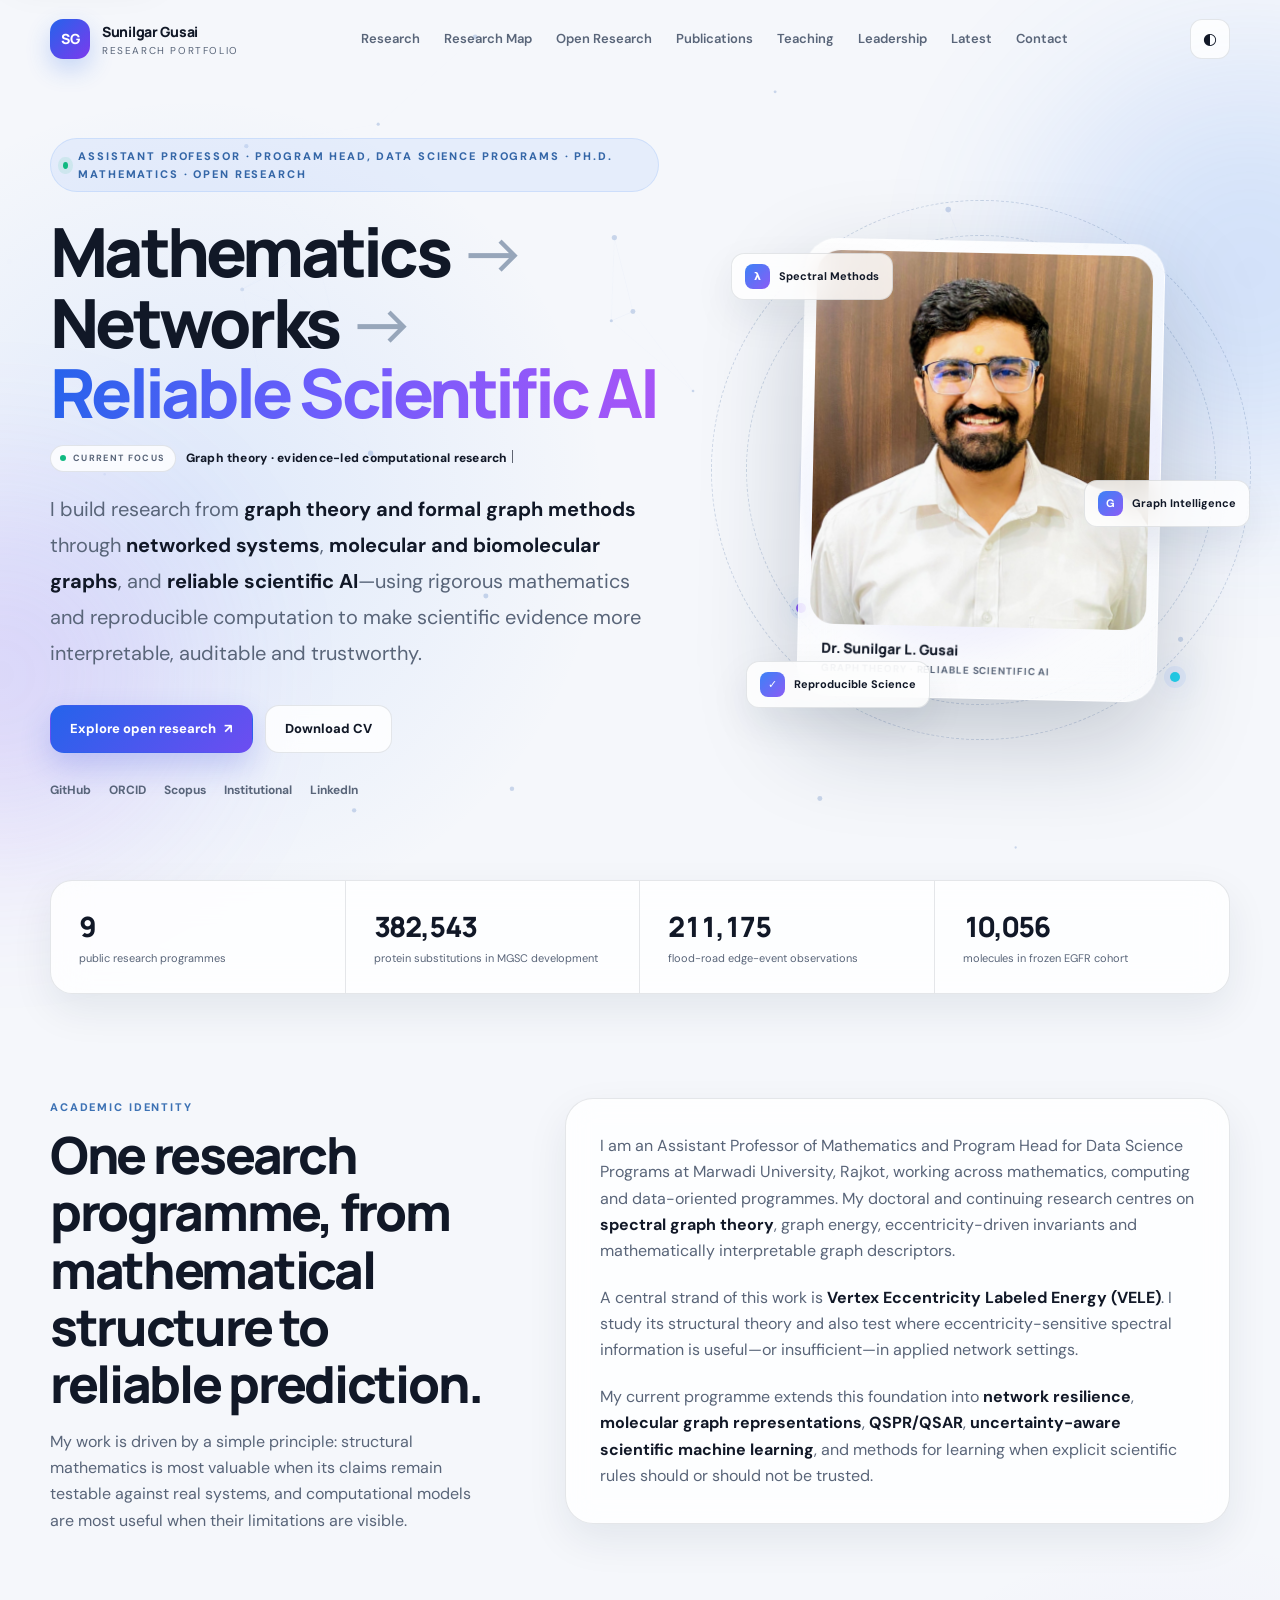
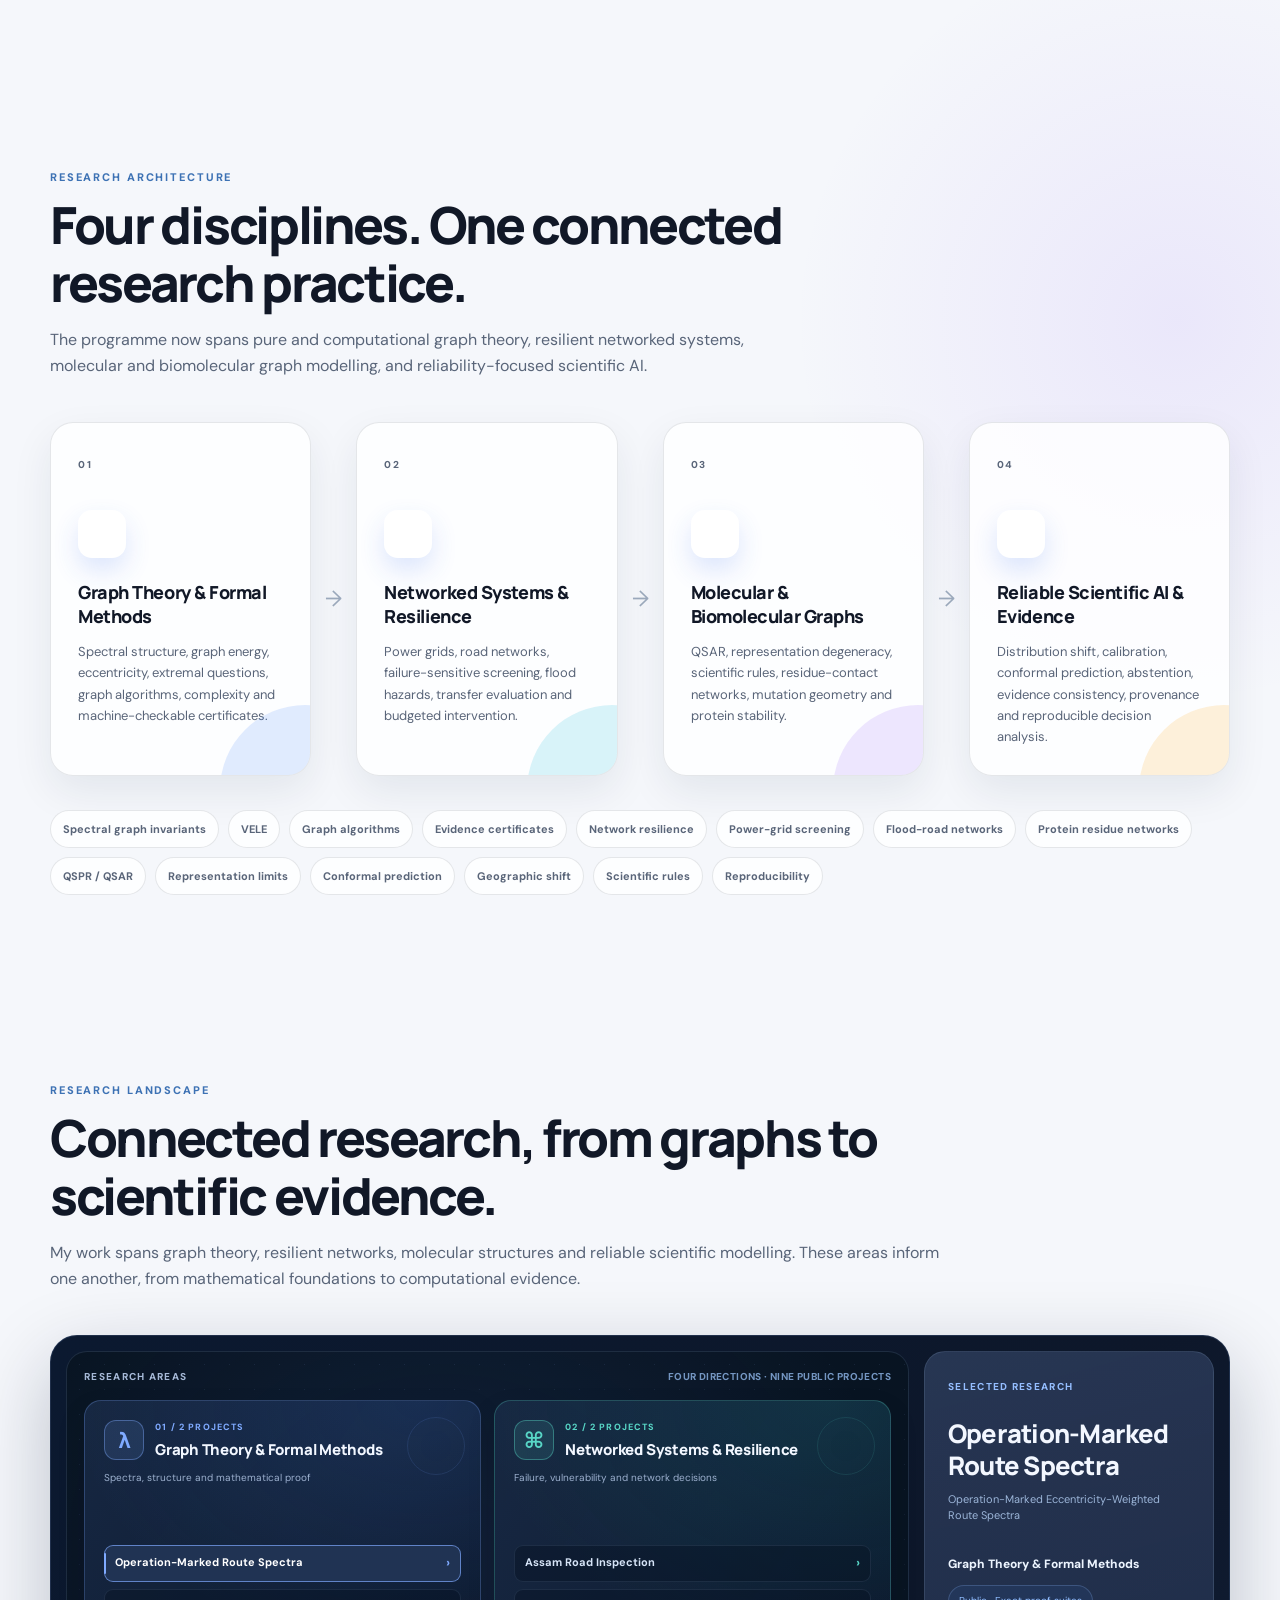
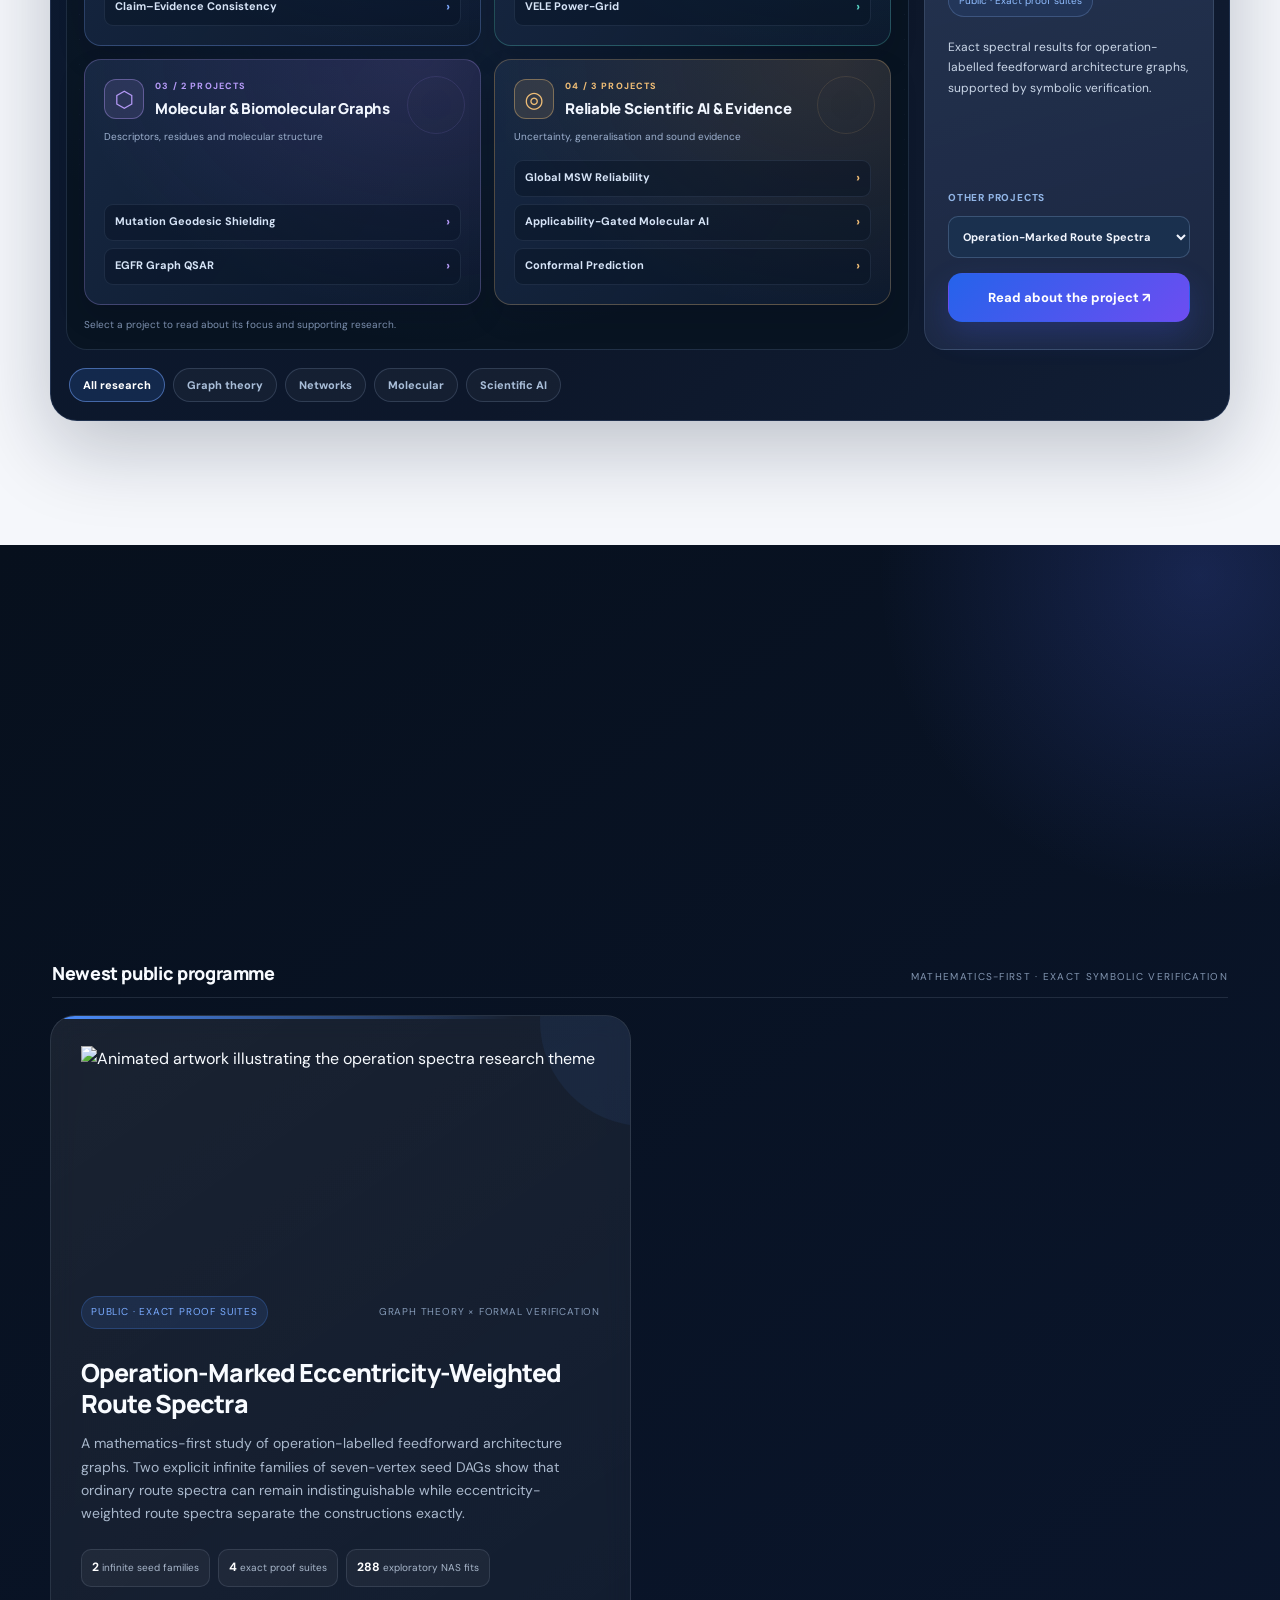
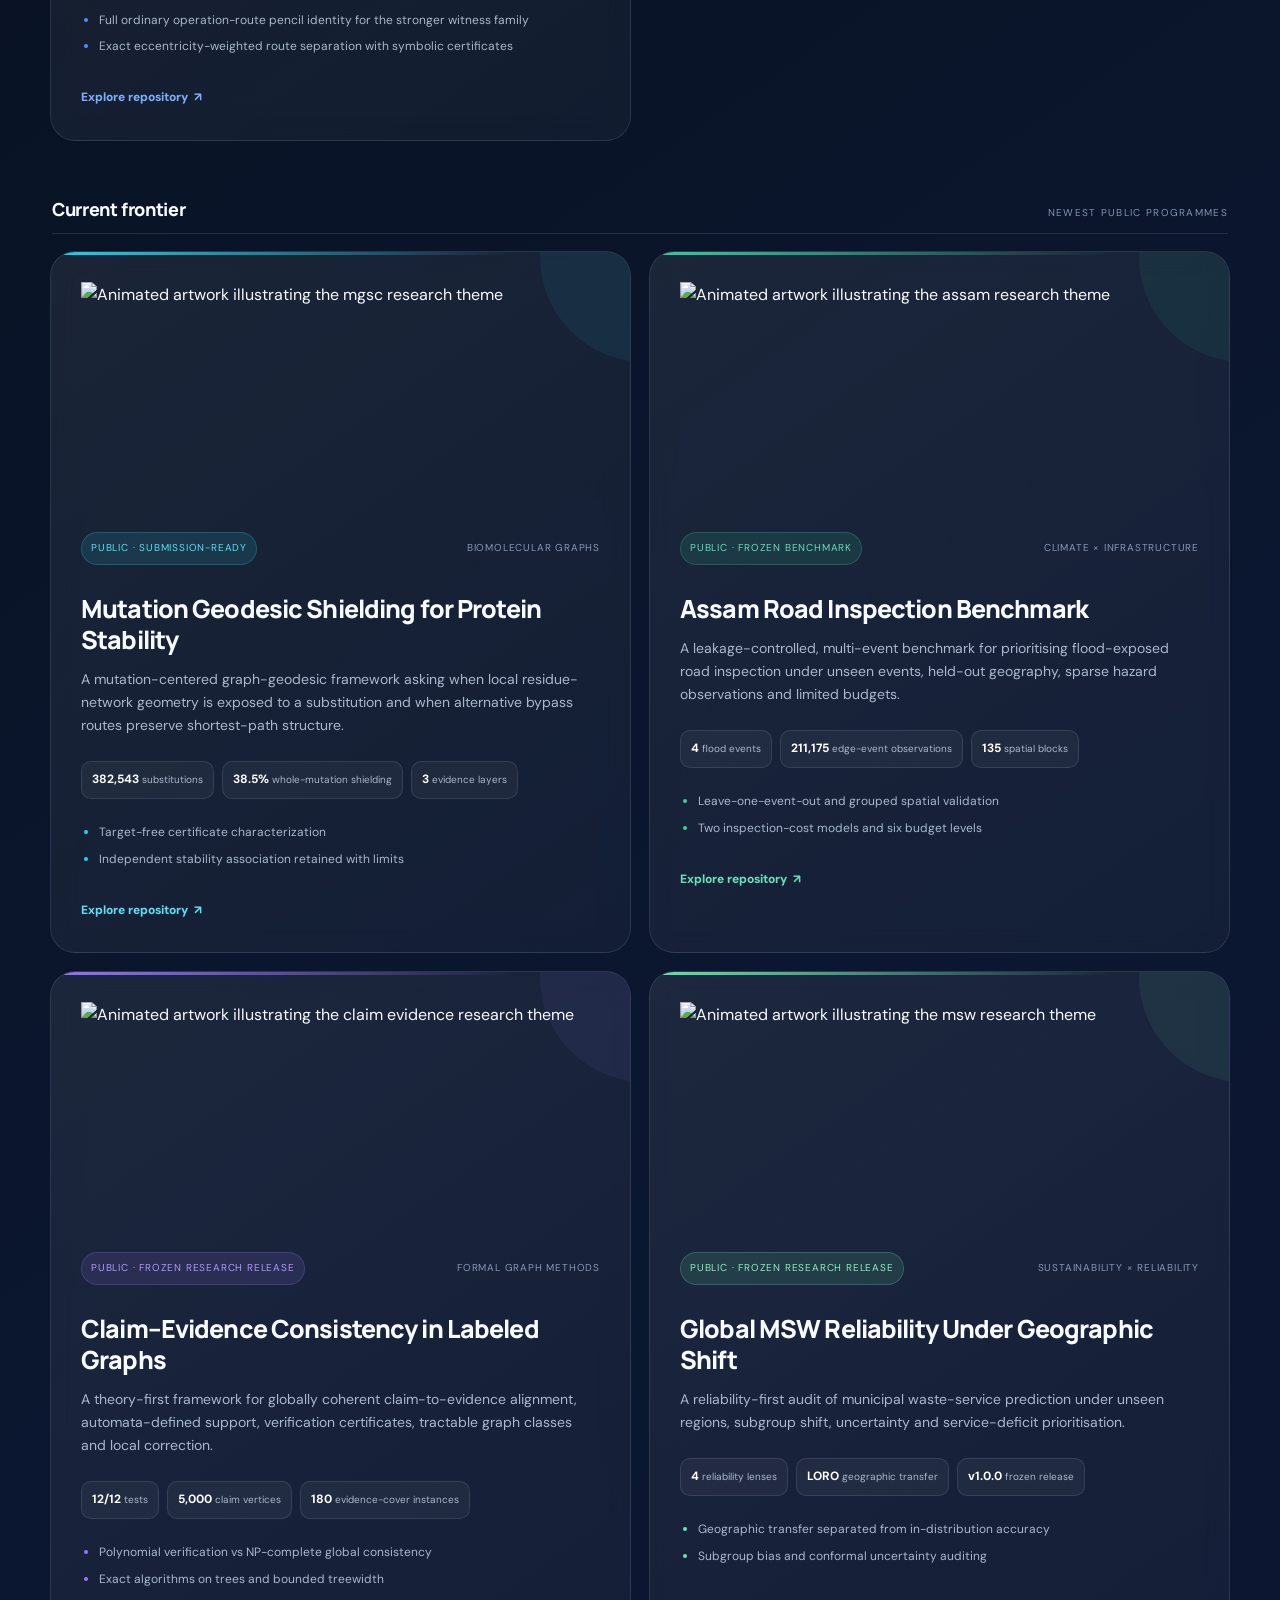
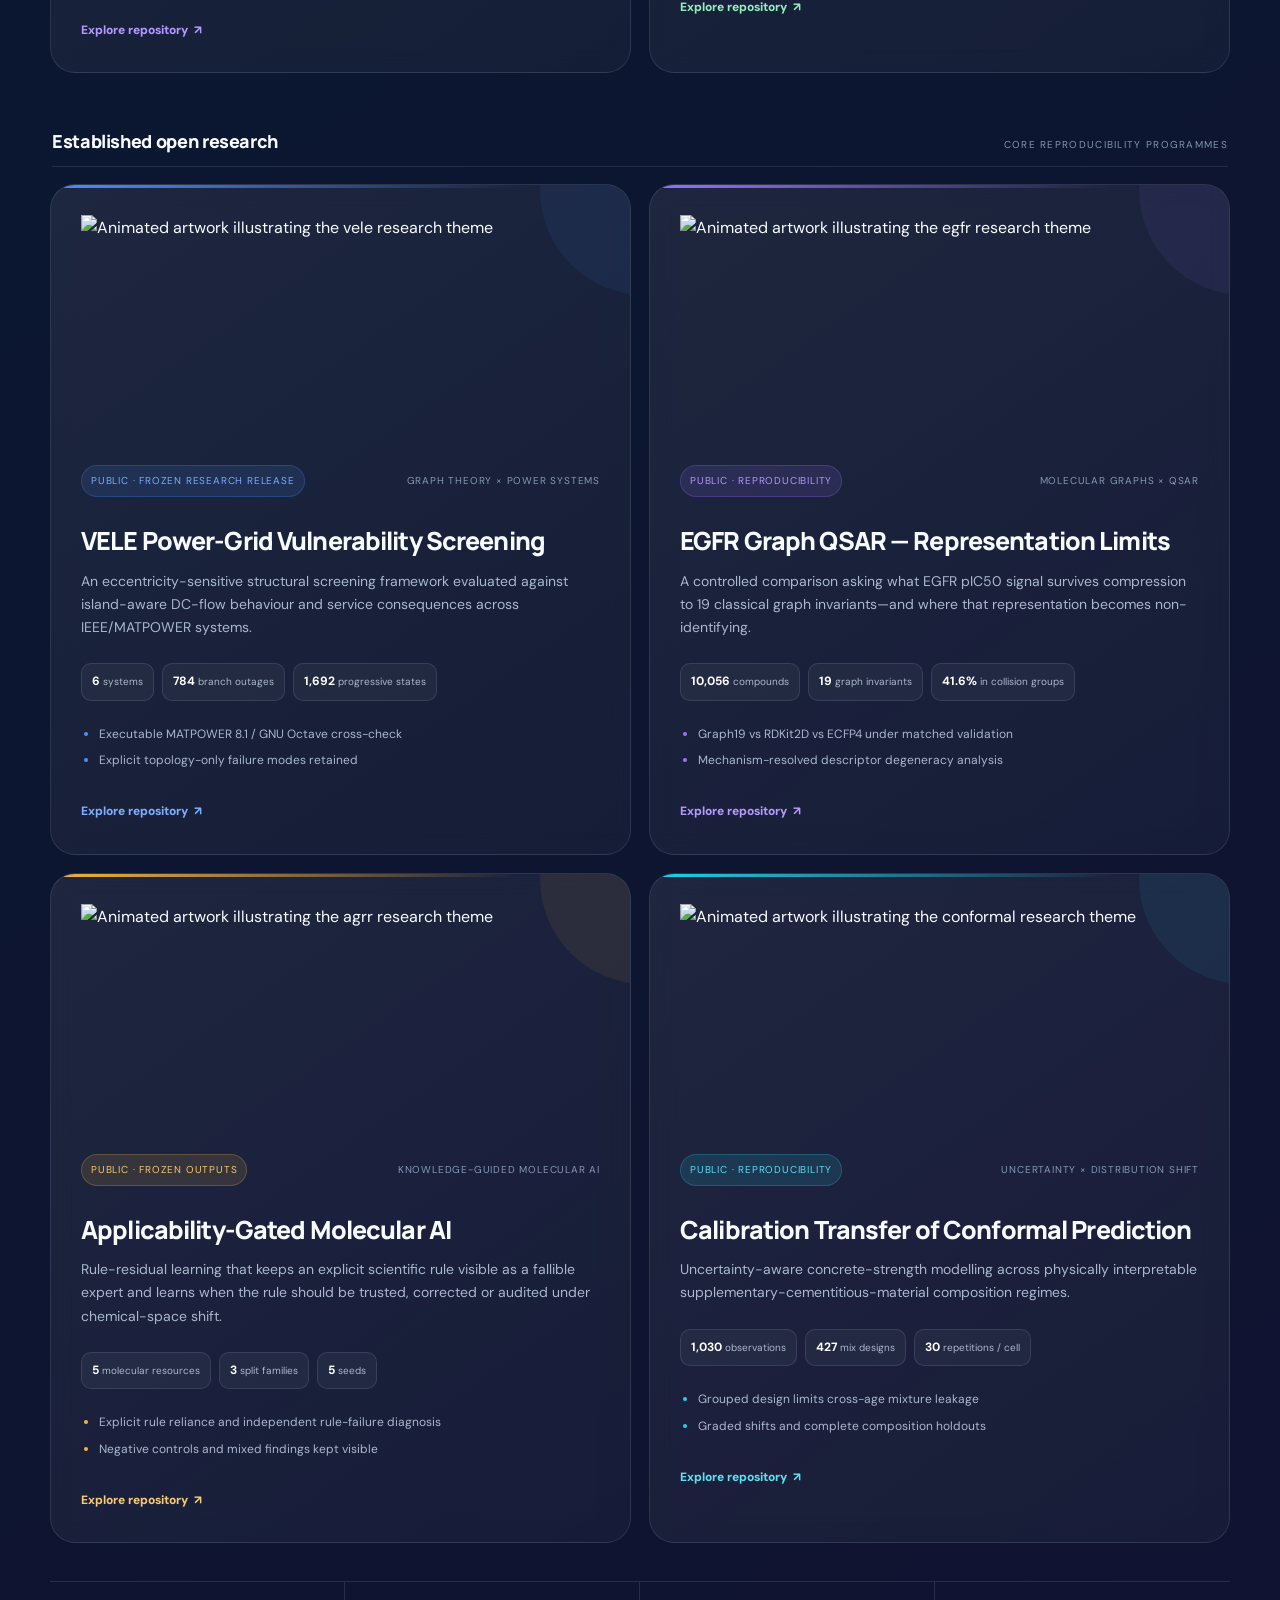
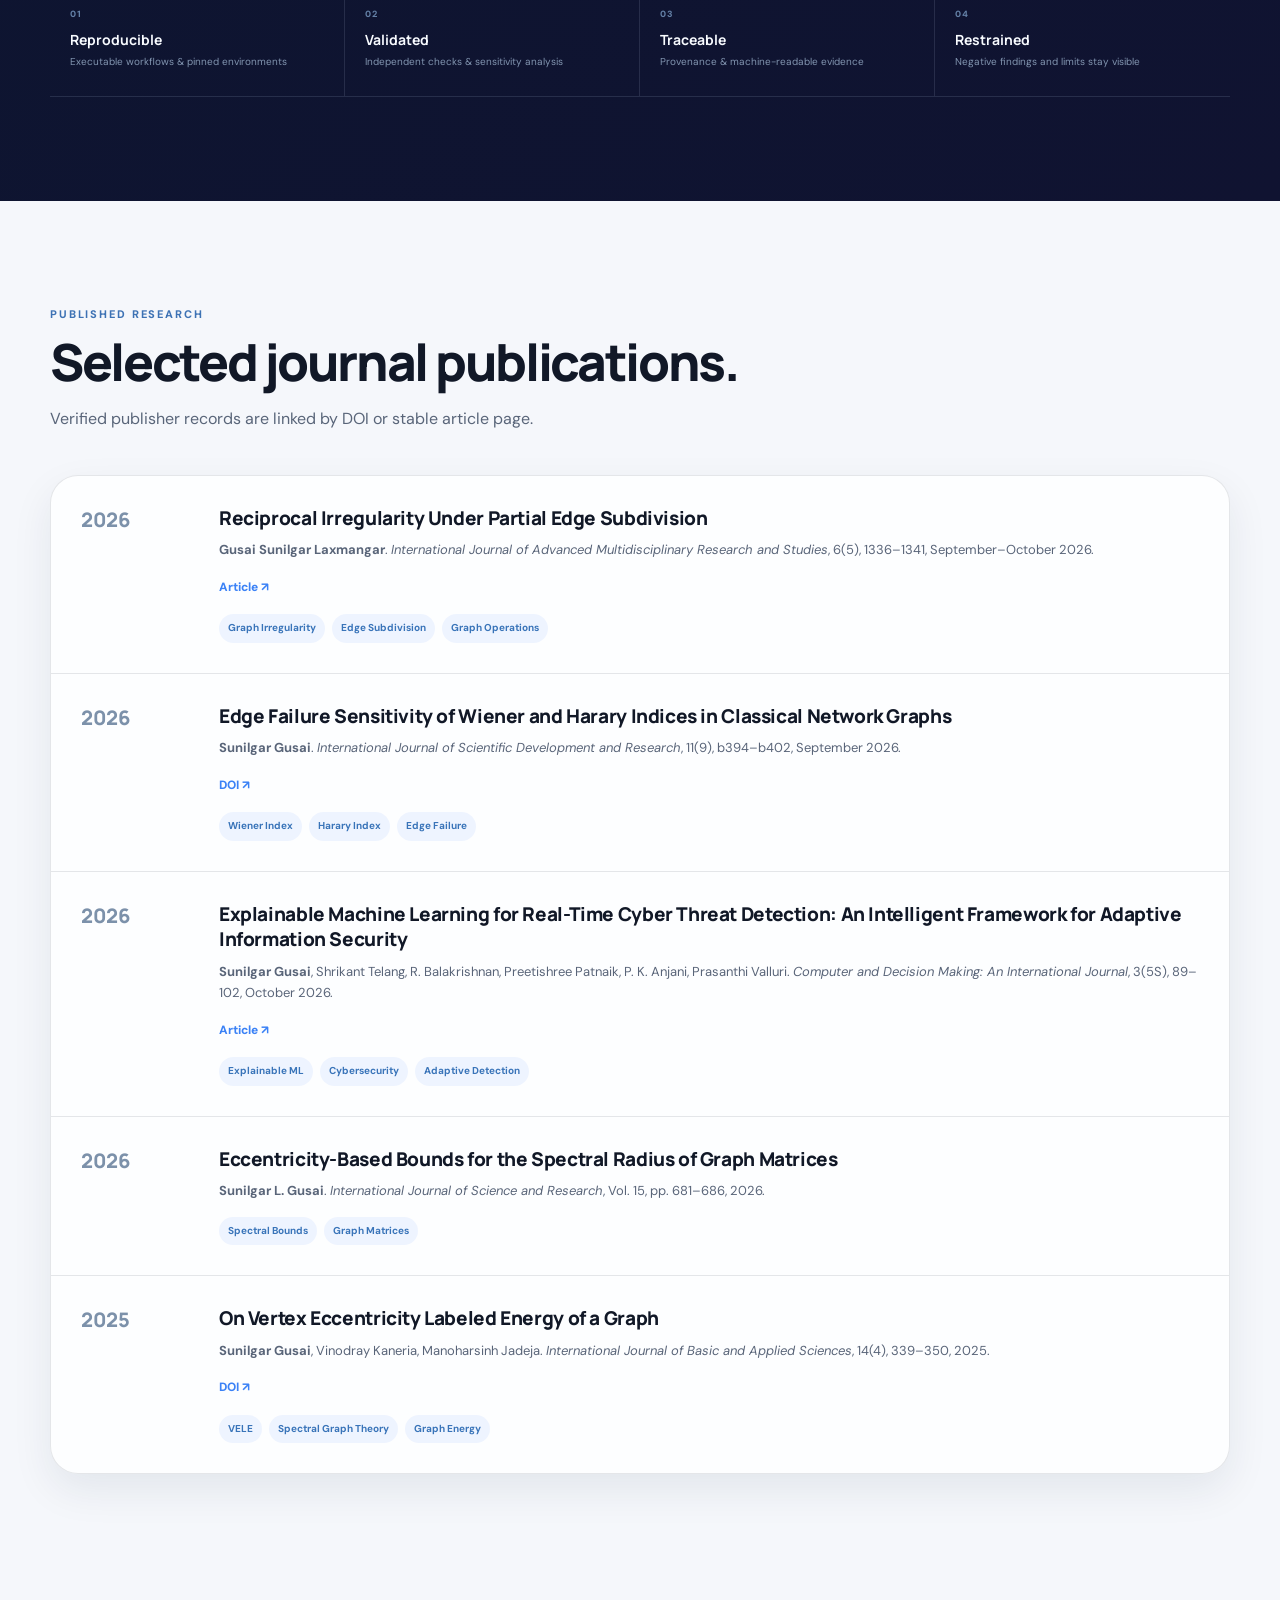
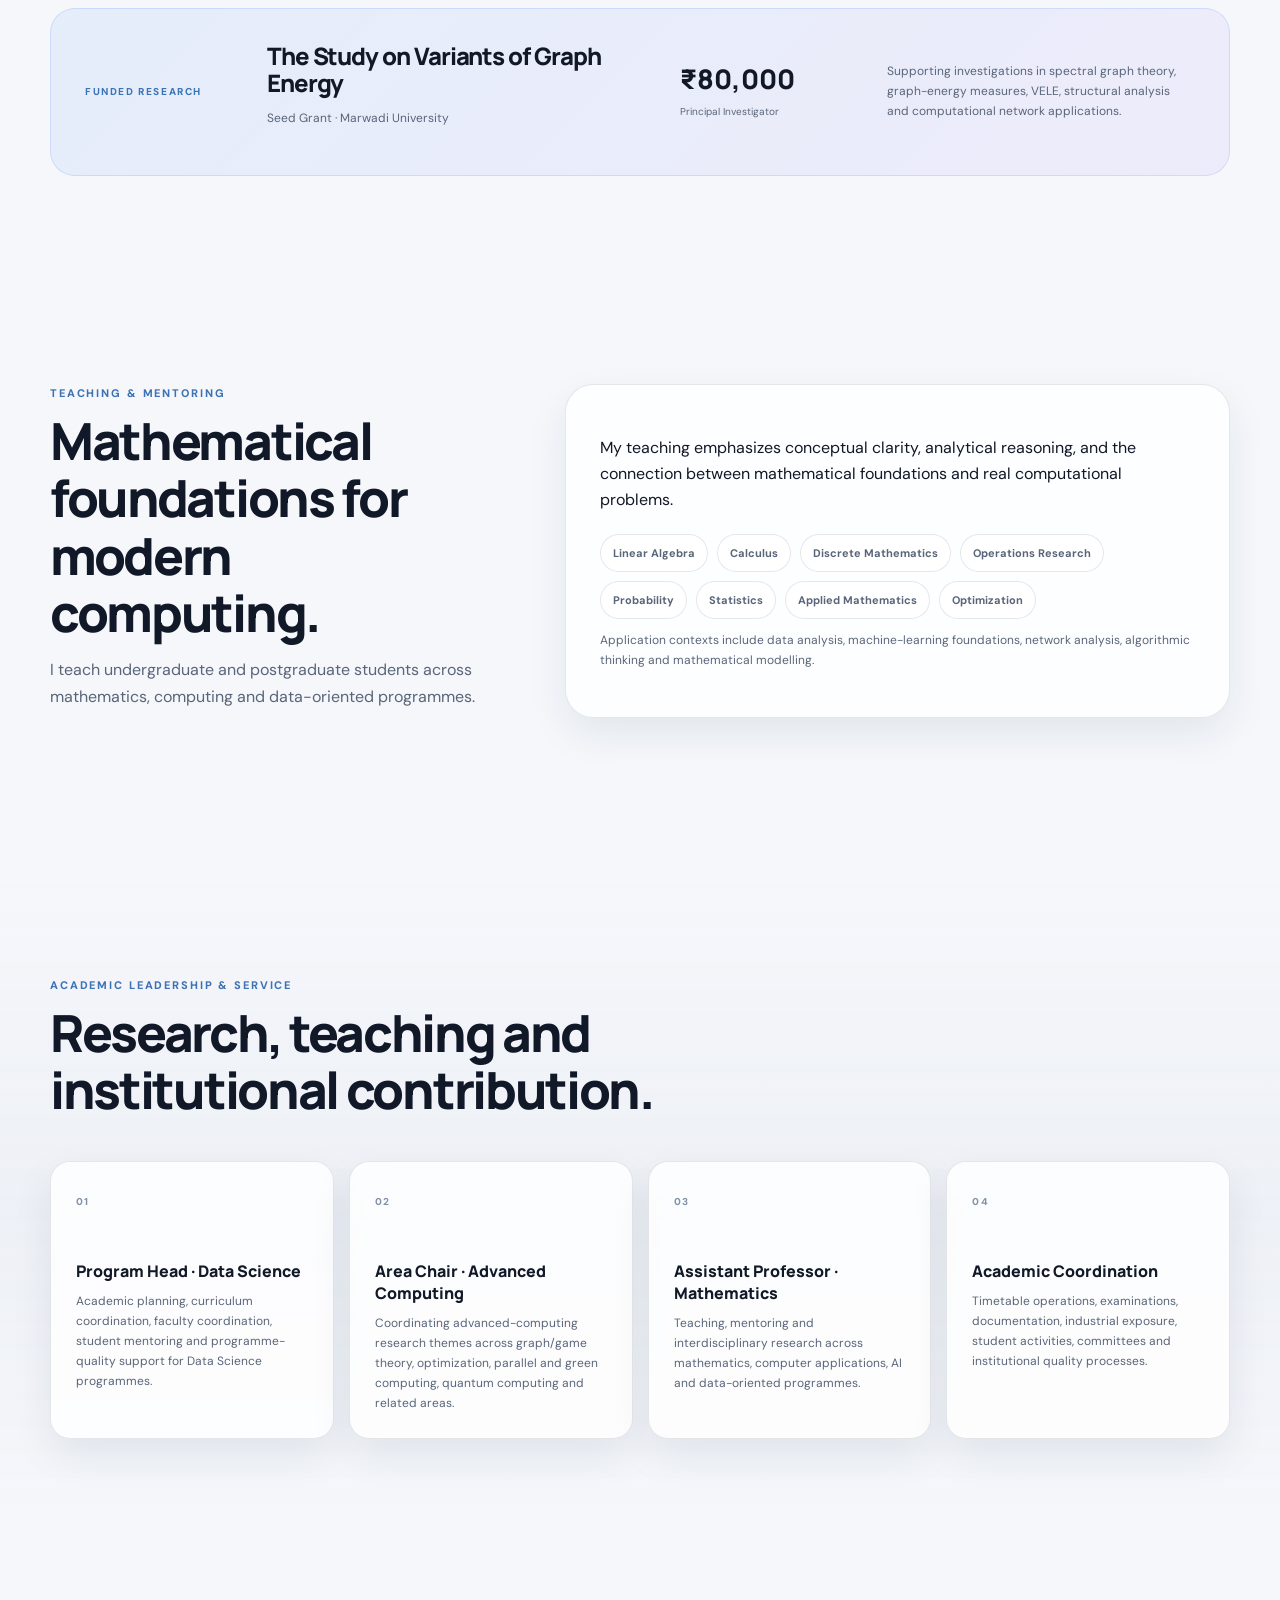
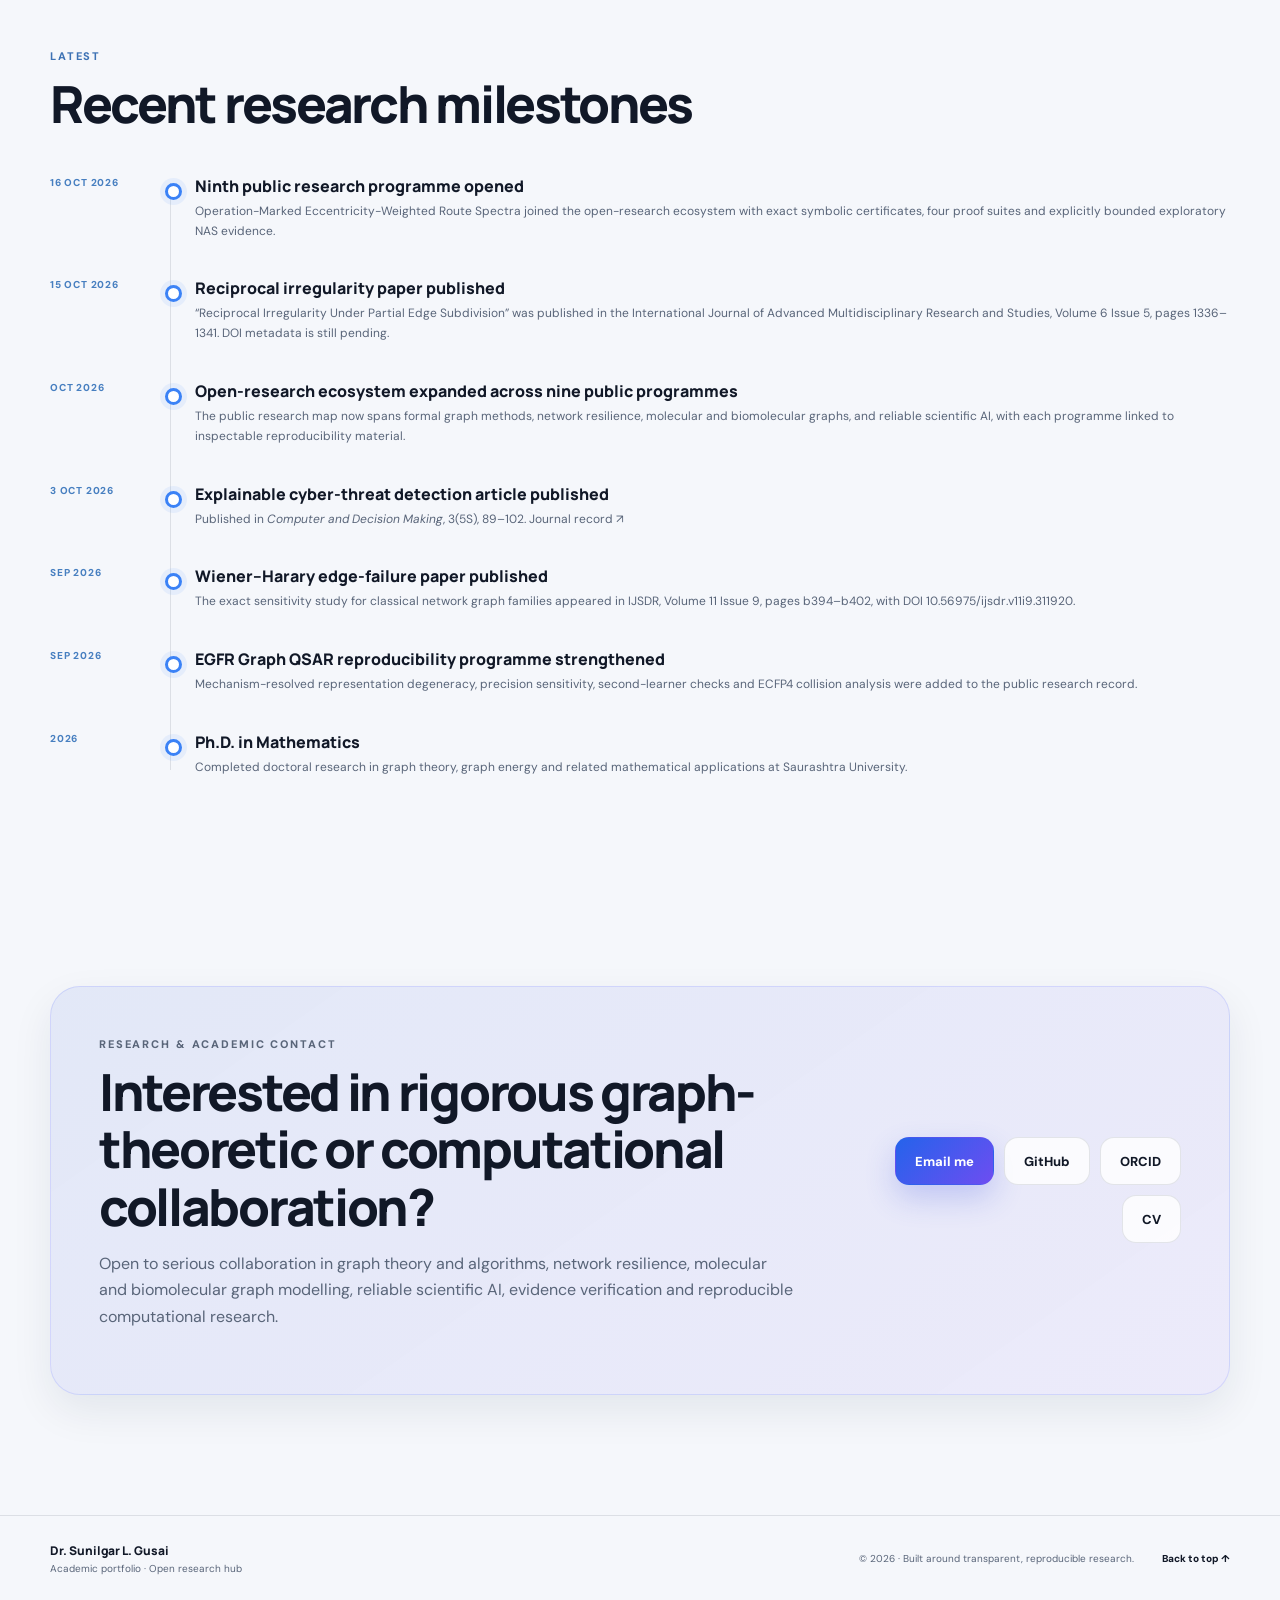
==== commit 31dc5ce9: "Restore all nine animated research illustrations in the portfolio project cards" ====
--- a/index.html
+++ b/index.html
@@ -102,7 +102,7 @@
       <div class="container">
         <div class="section-heading observatory-heading reveal">
           <p class="section-label">Research landscape</p>
-          <h2>Different questions, connected by mathematical structure.</h2>
+          <h2>Connected research, from graphs to scientific evidence.</h2>
           <p>My work spans graph theory, resilient networks, molecular structures and reliable scientific modelling. These areas inform one another, from mathematical foundations to computational evidence.</p>
         </div>
         <div class="observatory-shell reveal" id="research-map">
@@ -138,7 +138,7 @@
       </div>
     </section>
 
-    <section id="open-research" class="section section-shell open-research-section"><div class="container"><div class="section-heading light-heading reveal"><p class="section-label">Open Research & Reproducibility</p><h2>Nine public projects, each backed by inspectable work.</h2><p>Research code, verification materials, reproducible outputs and clear limits to the claims.</p></div>
+    <section id="open-research" class="section section-shell open-research-section"><div class="container"><div class="section-heading light-heading reveal"><p class="section-label">Open Research & Reproducibility</p><h2>Research programmes and their scientific foundations.</h2><p>Explore each study through its illustrated research cover, scientific question, evidence and reproducibility repository.</p></div>
 
       <div class="research-filters reveal" role="group" aria-label="Filter research projects">
         <button class="research-filter active" type="button" data-filter="all">All</button>
@@ -151,33 +151,33 @@
       <div class="project-group reveal newest-programme-group">
         <div class="project-group-heading"><span>Newest public programme</span><small>Mathematics-first · exact symbolic verification</small></div>
         <div class="project-grid">
-          <article class="project-card project-blue featured-project project-wide" data-family="graph"><div class="project-meta"><span class="status-pill">Public · Exact proof suites</span><span>Graph Theory × Formal Verification</span></div><h3>Operation-Marked Eccentricity-Weighted Route Spectra</h3><p>A mathematics-first study of operation-labelled feedforward architecture graphs. Two explicit infinite families of seven-vertex seed DAGs show that ordinary route spectra can remain indistinguishable while eccentricity-weighted route spectra separate the constructions exactly.</p><div class="mini-metrics"><span><strong>2</strong> infinite seed families</span><span><strong>4</strong> exact proof suites</span><span><strong>288</strong> exploratory NAS fits</span></div><ul><li>Full ordinary operation-route pencil identity for the stronger witness family</li><li>Exact eccentricity-weighted route separation with symbolic certificates</li></ul><a class="project-link" href="https://github.com/SunilgarGusai/operation-marked-route-spectra" target="_blank" rel="noopener">Explore repository <span>↗</span></a></article>
+          <article class="project-card project-blue featured-project project-wide" data-family="graph"><a class="project-cover-link" href="https://github.com/SunilgarGusai/operation-marked-route-spectra" target="_blank" rel="noopener" aria-label="Open project operation spectra research repository"><img class="project-cover" src="https://raw.githubusercontent.com/SunilgarGusai/SunilgarGusai/main/assets/animated/project-operation-spectra.gif" alt="Animated artwork illustrating the operation spectra research theme" loading="lazy" decoding="async" width="560" height="250"></a><div class="project-meta"><span class="status-pill">Public · Exact proof suites</span><span>Graph Theory × Formal Verification</span></div><h3>Operation-Marked Eccentricity-Weighted Route Spectra</h3><p>A mathematics-first study of operation-labelled feedforward architecture graphs. Two explicit infinite families of seven-vertex seed DAGs show that ordinary route spectra can remain indistinguishable while eccentricity-weighted route spectra separate the constructions exactly.</p><div class="mini-metrics"><span><strong>2</strong> infinite seed families</span><span><strong>4</strong> exact proof suites</span><span><strong>288</strong> exploratory NAS fits</span></div><ul><li>Full ordinary operation-route pencil identity for the stronger witness family</li><li>Exact eccentricity-weighted route separation with symbolic certificates</li></ul><a class="project-link" href="https://github.com/SunilgarGusai/operation-marked-route-spectra" target="_blank" rel="noopener">Explore repository <span>↗</span></a></article>
         </div>
       </div>
 
       <div class="project-group reveal">
         <div class="project-group-heading"><span>Current frontier</span><small>Newest public programmes</small></div>
         <div class="project-grid">
-          <article class="project-card project-cyan" data-family="molecular graph"><div class="project-meta"><span class="status-pill">Public · Submission-ready</span><span>Biomolecular Graphs</span></div><h3>Mutation Geodesic Shielding for Protein Stability</h3><p>A mutation-centered graph-geodesic framework asking when local residue-network geometry is exposed to a substitution and when alternative bypass routes preserve shortest-path structure.</p><div class="mini-metrics"><span><strong>382,543</strong> substitutions</span><span><strong>38.5%</strong> whole-mutation shielding</span><span><strong>3</strong> evidence layers</span></div><ul><li>Target-free certificate characterization</li><li>Independent stability association retained with limits</li></ul><a class="project-link" href="https://github.com/SunilgarGusai/mutation-geodesic-shielding-protein-stability" target="_blank" rel="noopener">Explore repository <span>↗</span></a></article>
-
-          <article class="project-card project-green" data-family="networks reliable-ai"><div class="project-meta"><span class="status-pill">Public · Frozen benchmark</span><span>Climate × Infrastructure</span></div><h3>Assam Road Inspection Benchmark</h3><p>A leakage-controlled, multi-event benchmark for prioritising flood-exposed road inspection under unseen events, held-out geography, sparse hazard observations and limited budgets.</p><div class="mini-metrics"><span><strong>4</strong> flood events</span><span><strong>211,175</strong> edge-event observations</span><span><strong>135</strong> spatial blocks</span></div><ul><li>Leave-one-event-out and grouped spatial validation</li><li>Two inspection-cost models and six budget levels</li></ul><a class="project-link" href="https://github.com/SunilgarGusai/Assam-Road-Inspection-Benchmark" target="_blank" rel="noopener">Explore repository <span>↗</span></a></article>
-
-          <article class="project-card project-violet" data-family="graph reliable-ai"><div class="project-meta"><span class="status-pill">Public · Frozen research release</span><span>Formal Graph Methods</span></div><h3>Claim–Evidence Consistency in Labeled Graphs</h3><p>A theory-first framework for globally coherent claim-to-evidence alignment, automata-defined support, verification certificates, tractable graph classes and local correction.</p><div class="mini-metrics"><span><strong>12/12</strong> tests</span><span><strong>5,000</strong> claim vertices</span><span><strong>180</strong> evidence-cover instances</span></div><ul><li>Polynomial verification vs NP-complete global consistency</li><li>Exact algorithms on trees and bounded treewidth</li></ul><a class="project-link" href="https://github.com/SunilgarGusai/Claim-Evidence-Consistency-Reproducibility" target="_blank" rel="noopener">Explore repository <span>↗</span></a></article>
-
-          <article class="project-card project-emerald" data-family="reliable-ai networks"><div class="project-meta"><span class="status-pill">Public · Frozen research release</span><span>Sustainability × Reliability</span></div><h3>Global MSW Reliability Under Geographic Shift</h3><p>A reliability-first audit of municipal waste-service prediction under unseen regions, subgroup shift, uncertainty and service-deficit prioritisation.</p><div class="mini-metrics"><span><strong>4</strong> reliability lenses</span><span><strong>LORO</strong> geographic transfer</span><span><strong>v1.0.0</strong> frozen release</span></div><ul><li>Geographic transfer separated from in-distribution accuracy</li><li>Subgroup bias and conformal uncertainty auditing</li></ul><a class="project-link" href="https://github.com/SunilgarGusai/global-msw-reliability-under-shift" target="_blank" rel="noopener">Explore repository <span>↗</span></a></article>
+          <article class="project-card project-cyan" data-family="molecular graph"><a class="project-cover-link" href="https://github.com/SunilgarGusai/mutation-geodesic-shielding-protein-stability" target="_blank" rel="noopener" aria-label="Open project mgsc research repository"><img class="project-cover" src="https://raw.githubusercontent.com/SunilgarGusai/SunilgarGusai/main/assets/animated/project-mgsc.gif" alt="Animated artwork illustrating the mgsc research theme" loading="lazy" decoding="async" width="560" height="250"></a><div class="project-meta"><span class="status-pill">Public · Submission-ready</span><span>Biomolecular Graphs</span></div><h3>Mutation Geodesic Shielding for Protein Stability</h3><p>A mutation-centered graph-geodesic framework asking when local residue-network geometry is exposed to a substitution and when alternative bypass routes preserve shortest-path structure.</p><div class="mini-metrics"><span><strong>382,543</strong> substitutions</span><span><strong>38.5%</strong> whole-mutation shielding</span><span><strong>3</strong> evidence layers</span></div><ul><li>Target-free certificate characterization</li><li>Independent stability association retained with limits</li></ul><a class="project-link" href="https://github.com/SunilgarGusai/mutation-geodesic-shielding-protein-stability" target="_blank" rel="noopener">Explore repository <span>↗</span></a></article>
+
+          <article class="project-card project-green" data-family="networks reliable-ai"><a class="project-cover-link" href="https://github.com/SunilgarGusai/Assam-Road-Inspection-Benchmark" target="_blank" rel="noopener" aria-label="Open project assam research repository"><img class="project-cover" src="https://raw.githubusercontent.com/SunilgarGusai/SunilgarGusai/main/assets/animated/project-assam.gif" alt="Animated artwork illustrating the assam research theme" loading="lazy" decoding="async" width="560" height="250"></a><div class="project-meta"><span class="status-pill">Public · Frozen benchmark</span><span>Climate × Infrastructure</span></div><h3>Assam Road Inspection Benchmark</h3><p>A leakage-controlled, multi-event benchmark for prioritising flood-exposed road inspection under unseen events, held-out geography, sparse hazard observations and limited budgets.</p><div class="mini-metrics"><span><strong>4</strong> flood events</span><span><strong>211,175</strong> edge-event observations</span><span><strong>135</strong> spatial blocks</span></div><ul><li>Leave-one-event-out and grouped spatial validation</li><li>Two inspection-cost models and six budget levels</li></ul><a class="project-link" href="https://github.com/SunilgarGusai/Assam-Road-Inspection-Benchmark" target="_blank" rel="noopener">Explore repository <span>↗</span></a></article>
+
+          <article class="project-card project-violet" data-family="graph reliable-ai"><a class="project-cover-link" href="https://github.com/SunilgarGusai/Claim-Evidence-Consistency-Reproducibility" target="_blank" rel="noopener" aria-label="Open project claim evidence research repository"><img class="project-cover" src="https://raw.githubusercontent.com/SunilgarGusai/SunilgarGusai/main/assets/animated/project-claim-evidence.gif" alt="Animated artwork illustrating the claim evidence research theme" loading="lazy" decoding="async" width="560" height="250"></a><div class="project-meta"><span class="status-pill">Public · Frozen research release</span><span>Formal Graph Methods</span></div><h3>Claim–Evidence Consistency in Labeled Graphs</h3><p>A theory-first framework for globally coherent claim-to-evidence alignment, automata-defined support, verification certificates, tractable graph classes and local correction.</p><div class="mini-metrics"><span><strong>12/12</strong> tests</span><span><strong>5,000</strong> claim vertices</span><span><strong>180</strong> evidence-cover instances</span></div><ul><li>Polynomial verification vs NP-complete global consistency</li><li>Exact algorithms on trees and bounded treewidth</li></ul><a class="project-link" href="https://github.com/SunilgarGusai/Claim-Evidence-Consistency-Reproducibility" target="_blank" rel="noopener">Explore repository <span>↗</span></a></article>
+
+          <article class="project-card project-emerald" data-family="reliable-ai networks"><a class="project-cover-link" href="https://github.com/SunilgarGusai/global-msw-reliability-under-shift" target="_blank" rel="noopener" aria-label="Open project msw research repository"><img class="project-cover" src="https://raw.githubusercontent.com/SunilgarGusai/SunilgarGusai/main/assets/animated/project-msw.gif" alt="Animated artwork illustrating the msw research theme" loading="lazy" decoding="async" width="560" height="250"></a><div class="project-meta"><span class="status-pill">Public · Frozen research release</span><span>Sustainability × Reliability</span></div><h3>Global MSW Reliability Under Geographic Shift</h3><p>A reliability-first audit of municipal waste-service prediction under unseen regions, subgroup shift, uncertainty and service-deficit prioritisation.</p><div class="mini-metrics"><span><strong>4</strong> reliability lenses</span><span><strong>LORO</strong> geographic transfer</span><span><strong>v1.0.0</strong> frozen release</span></div><ul><li>Geographic transfer separated from in-distribution accuracy</li><li>Subgroup bias and conformal uncertainty auditing</li></ul><a class="project-link" href="https://github.com/SunilgarGusai/global-msw-reliability-under-shift" target="_blank" rel="noopener">Explore repository <span>↗</span></a></article>
         </div>
       </div>
 
       <div class="project-group reveal">
         <div class="project-group-heading"><span>Established open research</span><small>Core reproducibility programmes</small></div>
         <div class="project-grid">
-          <article class="project-card project-blue featured-project" data-family="graph networks"><div class="project-meta"><span class="status-pill">Public · Frozen research release</span><span>Graph Theory × Power Systems</span></div><h3>VELE Power-Grid Vulnerability Screening</h3><p>An eccentricity-sensitive structural screening framework evaluated against island-aware DC-flow behaviour and service consequences across IEEE/MATPOWER systems.</p><div class="mini-metrics"><span><strong>6</strong> systems</span><span><strong>784</strong> branch outages</span><span><strong>1,692</strong> progressive states</span></div><ul><li>Executable MATPOWER 8.1 / GNU Octave cross-check</li><li>Explicit topology-only failure modes retained</li></ul><a class="project-link" href="https://github.com/SunilgarGusai/VELE-PowerGrid-Reproducibility" target="_blank" rel="noopener">Explore repository <span>↗</span></a></article>
-
-          <article class="project-card project-violet" data-family="molecular reliable-ai"><div class="project-meta"><span class="status-pill">Public · Reproducibility</span><span>Molecular Graphs × QSAR</span></div><h3>EGFR Graph QSAR — Representation Limits</h3><p>A controlled comparison asking what EGFR pIC50 signal survives compression to 19 classical graph invariants—and where that representation becomes non-identifying.</p><div class="mini-metrics"><span><strong>10,056</strong> compounds</span><span><strong>19</strong> graph invariants</span><span><strong>41.6%</strong> in collision groups</span></div><ul><li>Graph19 vs RDKit2D vs ECFP4 under matched validation</li><li>Mechanism-resolved descriptor degeneracy analysis</li></ul><a class="project-link" href="https://github.com/SunilgarGusai/EGFR-Graph-QSAR-Reproducibility" target="_blank" rel="noopener">Explore repository <span>↗</span></a></article>
-
-          <article class="project-card project-amber" data-family="molecular reliable-ai"><div class="project-meta"><span class="status-pill">Public · Frozen Outputs</span><span>Knowledge-Guided Molecular AI</span></div><h3>Applicability-Gated Molecular AI</h3><p>Rule-residual learning that keeps an explicit scientific rule visible as a fallible expert and learns when the rule should be trusted, corrected or audited under chemical-space shift.</p><div class="mini-metrics"><span><strong>5</strong> molecular resources</span><span><strong>3</strong> split families</span><span><strong>5</strong> seeds</span></div><ul><li>Explicit rule reliance and independent rule-failure diagnosis</li><li>Negative controls and mixed findings kept visible</li></ul><a class="project-link" href="https://github.com/SunilgarGusai/applicability-gated-molecular-ai" target="_blank" rel="noopener">Explore repository <span>↗</span></a></article>
-
-          <article class="project-card project-cyan" data-family="reliable-ai"><div class="project-meta"><span class="status-pill">Public · Reproducibility</span><span>Uncertainty × Distribution Shift</span></div><h3>Calibration Transfer of Conformal Prediction</h3><p>Uncertainty-aware concrete-strength modelling across physically interpretable supplementary-cementitious-material composition regimes.</p><div class="mini-metrics"><span><strong>1,030</strong> observations</span><span><strong>427</strong> mix designs</span><span><strong>30</strong> repetitions / cell</span></div><ul><li>Grouped design limits cross-age mixture leakage</li><li>Graded shifts and complete composition holdouts</li></ul><a class="project-link" href="https://github.com/SunilgarGusai/PAPER-JCMM-reproducibility" target="_blank" rel="noopener">Explore repository <span>↗</span></a></article>
+          <article class="project-card project-blue featured-project" data-family="graph networks"><a class="project-cover-link" href="https://github.com/SunilgarGusai/VELE-PowerGrid-Reproducibility" target="_blank" rel="noopener" aria-label="Open project vele research repository"><img class="project-cover" src="https://raw.githubusercontent.com/SunilgarGusai/SunilgarGusai/main/assets/animated/project-vele.gif" alt="Animated artwork illustrating the vele research theme" loading="lazy" decoding="async" width="560" height="250"></a><div class="project-meta"><span class="status-pill">Public · Frozen research release</span><span>Graph Theory × Power Systems</span></div><h3>VELE Power-Grid Vulnerability Screening</h3><p>An eccentricity-sensitive structural screening framework evaluated against island-aware DC-flow behaviour and service consequences across IEEE/MATPOWER systems.</p><div class="mini-metrics"><span><strong>6</strong> systems</span><span><strong>784</strong> branch outages</span><span><strong>1,692</strong> progressive states</span></div><ul><li>Executable MATPOWER 8.1 / GNU Octave cross-check</li><li>Explicit topology-only failure modes retained</li></ul><a class="project-link" href="https://github.com/SunilgarGusai/VELE-PowerGrid-Reproducibility" target="_blank" rel="noopener">Explore repository <span>↗</span></a></article>
+
+          <article class="project-card project-violet" data-family="molecular reliable-ai"><a class="project-cover-link" href="https://github.com/SunilgarGusai/EGFR-Graph-QSAR-Reproducibility" target="_blank" rel="noopener" aria-label="Open project egfr research repository"><img class="project-cover" src="https://raw.githubusercontent.com/SunilgarGusai/SunilgarGusai/main/assets/animated/project-egfr.gif" alt="Animated artwork illustrating the egfr research theme" loading="lazy" decoding="async" width="560" height="250"></a><div class="project-meta"><span class="status-pill">Public · Reproducibility</span><span>Molecular Graphs × QSAR</span></div><h3>EGFR Graph QSAR — Representation Limits</h3><p>A controlled comparison asking what EGFR pIC50 signal survives compression to 19 classical graph invariants—and where that representation becomes non-identifying.</p><div class="mini-metrics"><span><strong>10,056</strong> compounds</span><span><strong>19</strong> graph invariants</span><span><strong>41.6%</strong> in collision groups</span></div><ul><li>Graph19 vs RDKit2D vs ECFP4 under matched validation</li><li>Mechanism-resolved descriptor degeneracy analysis</li></ul><a class="project-link" href="https://github.com/SunilgarGusai/EGFR-Graph-QSAR-Reproducibility" target="_blank" rel="noopener">Explore repository <span>↗</span></a></article>
+
+          <article class="project-card project-amber" data-family="molecular reliable-ai"><a class="project-cover-link" href="https://github.com/SunilgarGusai/applicability-gated-molecular-ai" target="_blank" rel="noopener" aria-label="Open project agrr research repository"><img class="project-cover" src="https://raw.githubusercontent.com/SunilgarGusai/SunilgarGusai/main/assets/animated/project-agrr.gif" alt="Animated artwork illustrating the agrr research theme" loading="lazy" decoding="async" width="560" height="250"></a><div class="project-meta"><span class="status-pill">Public · Frozen Outputs</span><span>Knowledge-Guided Molecular AI</span></div><h3>Applicability-Gated Molecular AI</h3><p>Rule-residual learning that keeps an explicit scientific rule visible as a fallible expert and learns when the rule should be trusted, corrected or audited under chemical-space shift.</p><div class="mini-metrics"><span><strong>5</strong> molecular resources</span><span><strong>3</strong> split families</span><span><strong>5</strong> seeds</span></div><ul><li>Explicit rule reliance and independent rule-failure diagnosis</li><li>Negative controls and mixed findings kept visible</li></ul><a class="project-link" href="https://github.com/SunilgarGusai/applicability-gated-molecular-ai" target="_blank" rel="noopener">Explore repository <span>↗</span></a></article>
+
+          <article class="project-card project-cyan" data-family="reliable-ai"><a class="project-cover-link" href="https://github.com/SunilgarGusai/PAPER-JCMM-reproducibility" target="_blank" rel="noopener" aria-label="Open project conformal research repository"><img class="project-cover" src="https://raw.githubusercontent.com/SunilgarGusai/SunilgarGusai/main/assets/animated/project-conformal.gif" alt="Animated artwork illustrating the conformal research theme" loading="lazy" decoding="async" width="560" height="250"></a><div class="project-meta"><span class="status-pill">Public · Reproducibility</span><span>Uncertainty × Distribution Shift</span></div><h3>Calibration Transfer of Conformal Prediction</h3><p>Uncertainty-aware concrete-strength modelling across physically interpretable supplementary-cementitious-material composition regimes.</p><div class="mini-metrics"><span><strong>1,030</strong> observations</span><span><strong>427</strong> mix designs</span><span><strong>30</strong> repetitions / cell</span></div><ul><li>Grouped design limits cross-age mixture leakage</li><li>Graded shifts and complete composition holdouts</li></ul><a class="project-link" href="https://github.com/SunilgarGusai/PAPER-JCMM-reproducibility" target="_blank" rel="noopener">Explore repository <span>↗</span></a></article>
         </div>
       </div>
 
--- a/research-3d.css
+++ b/research-3d.css
@@ -111,3 +111,5 @@
 .btn.primary::before{animation:none!important;display:none}
 .floating-chip,.ambient-one,.ambient-two{animation:none!important}
 .reveal.visible .section-label{animation:none!important}
+
+#observatory{scroll-margin-top:106px}
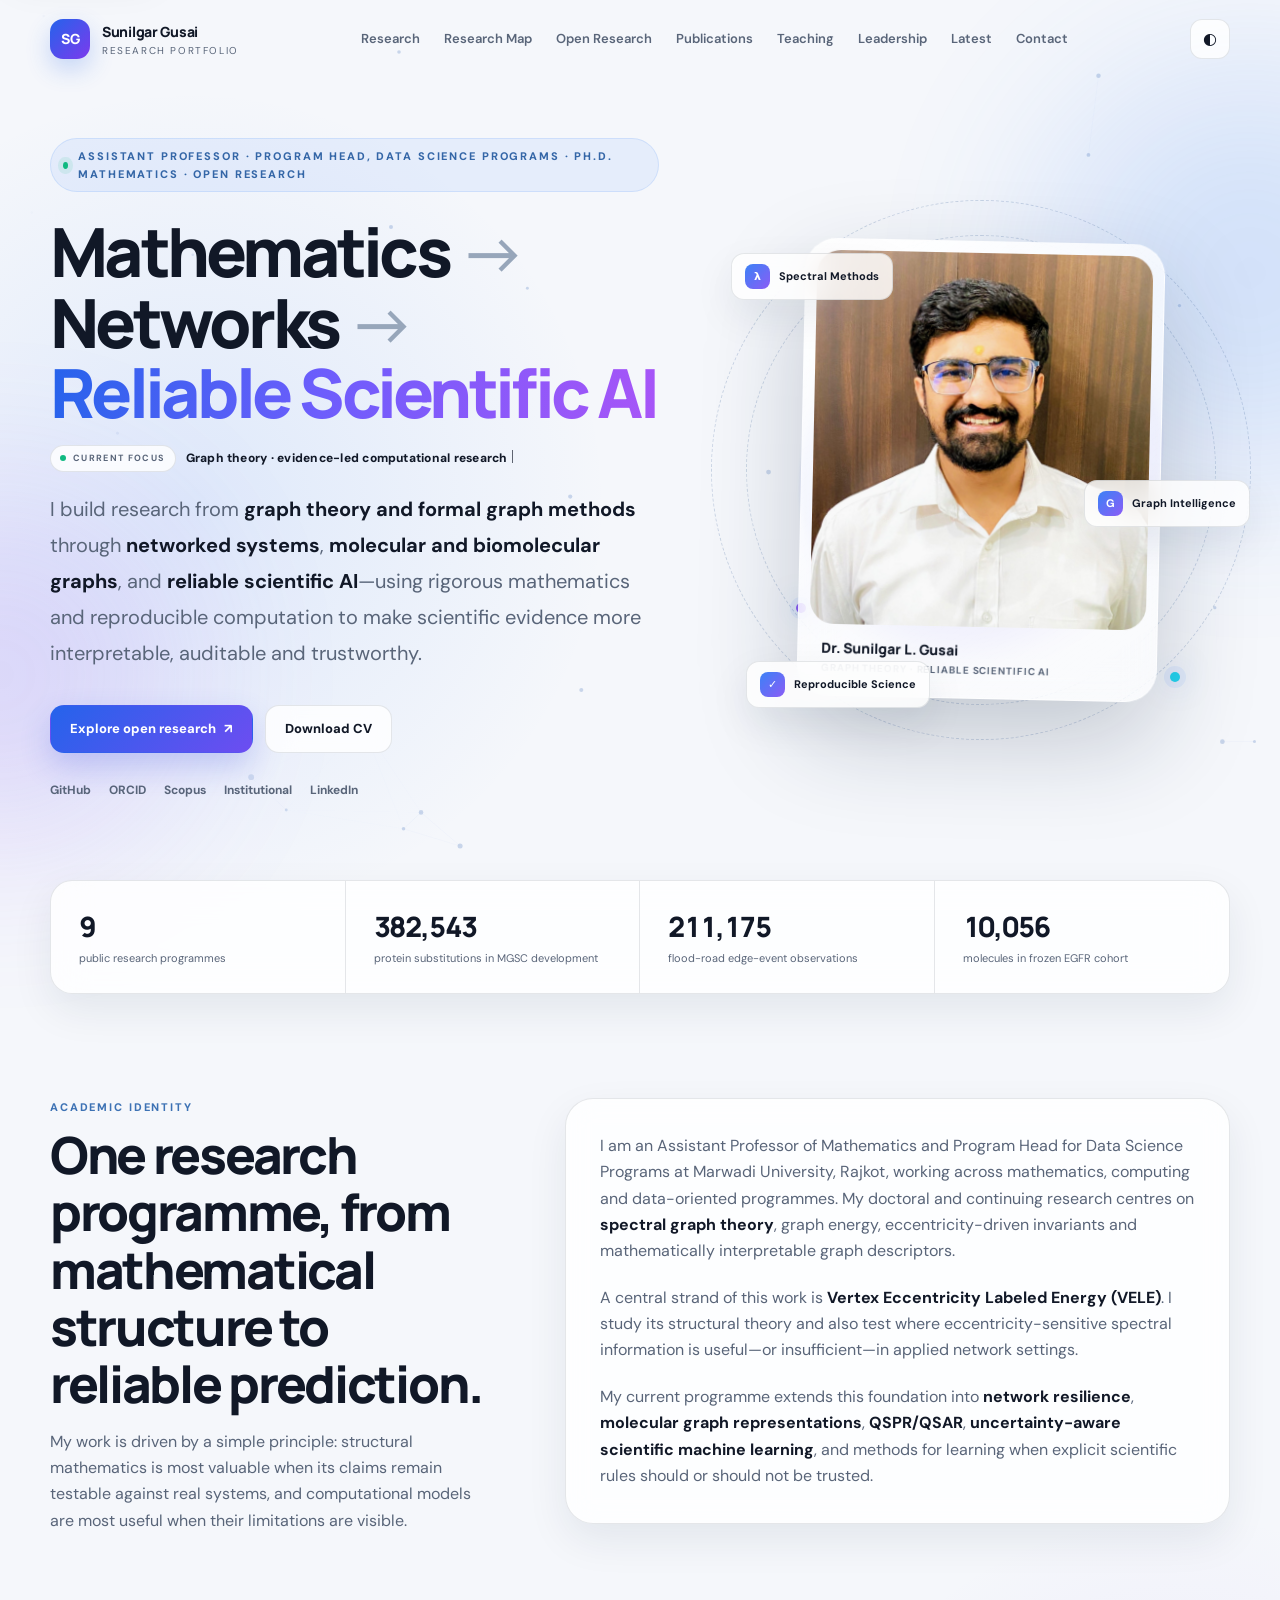
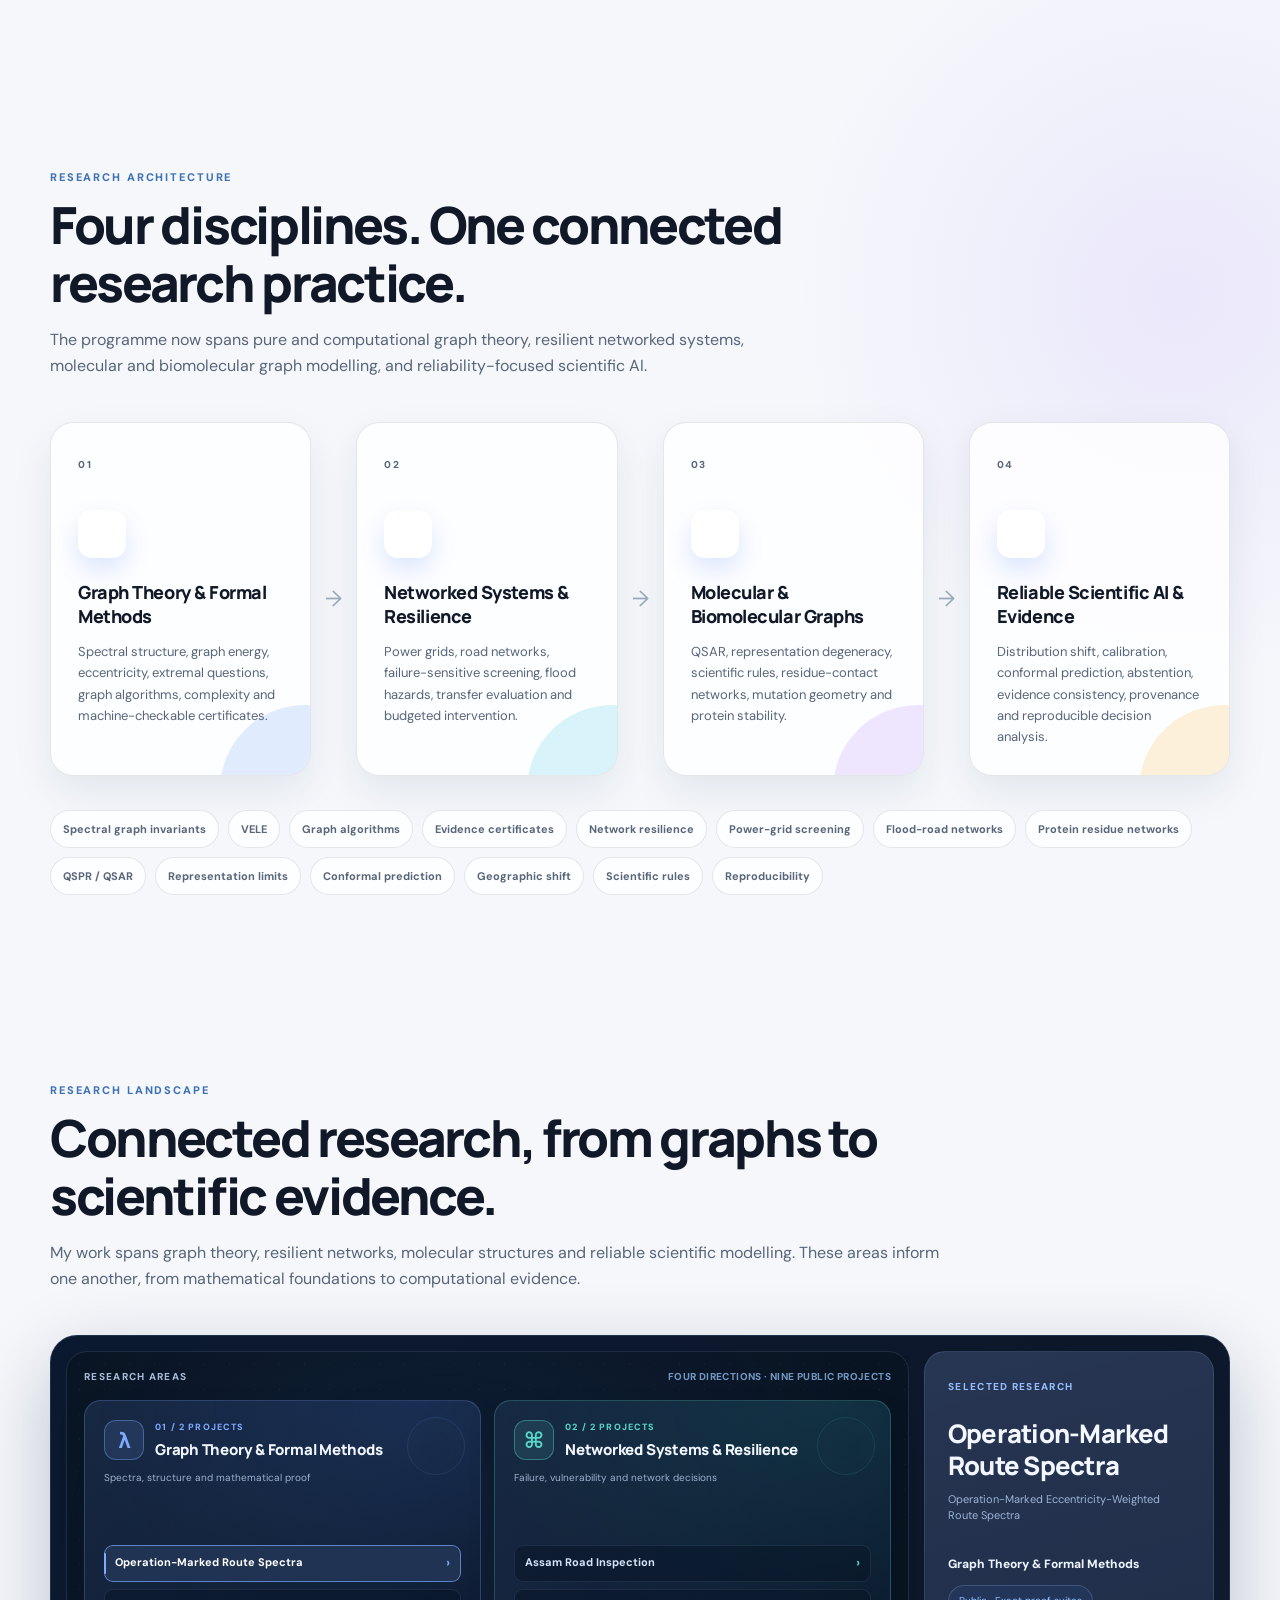
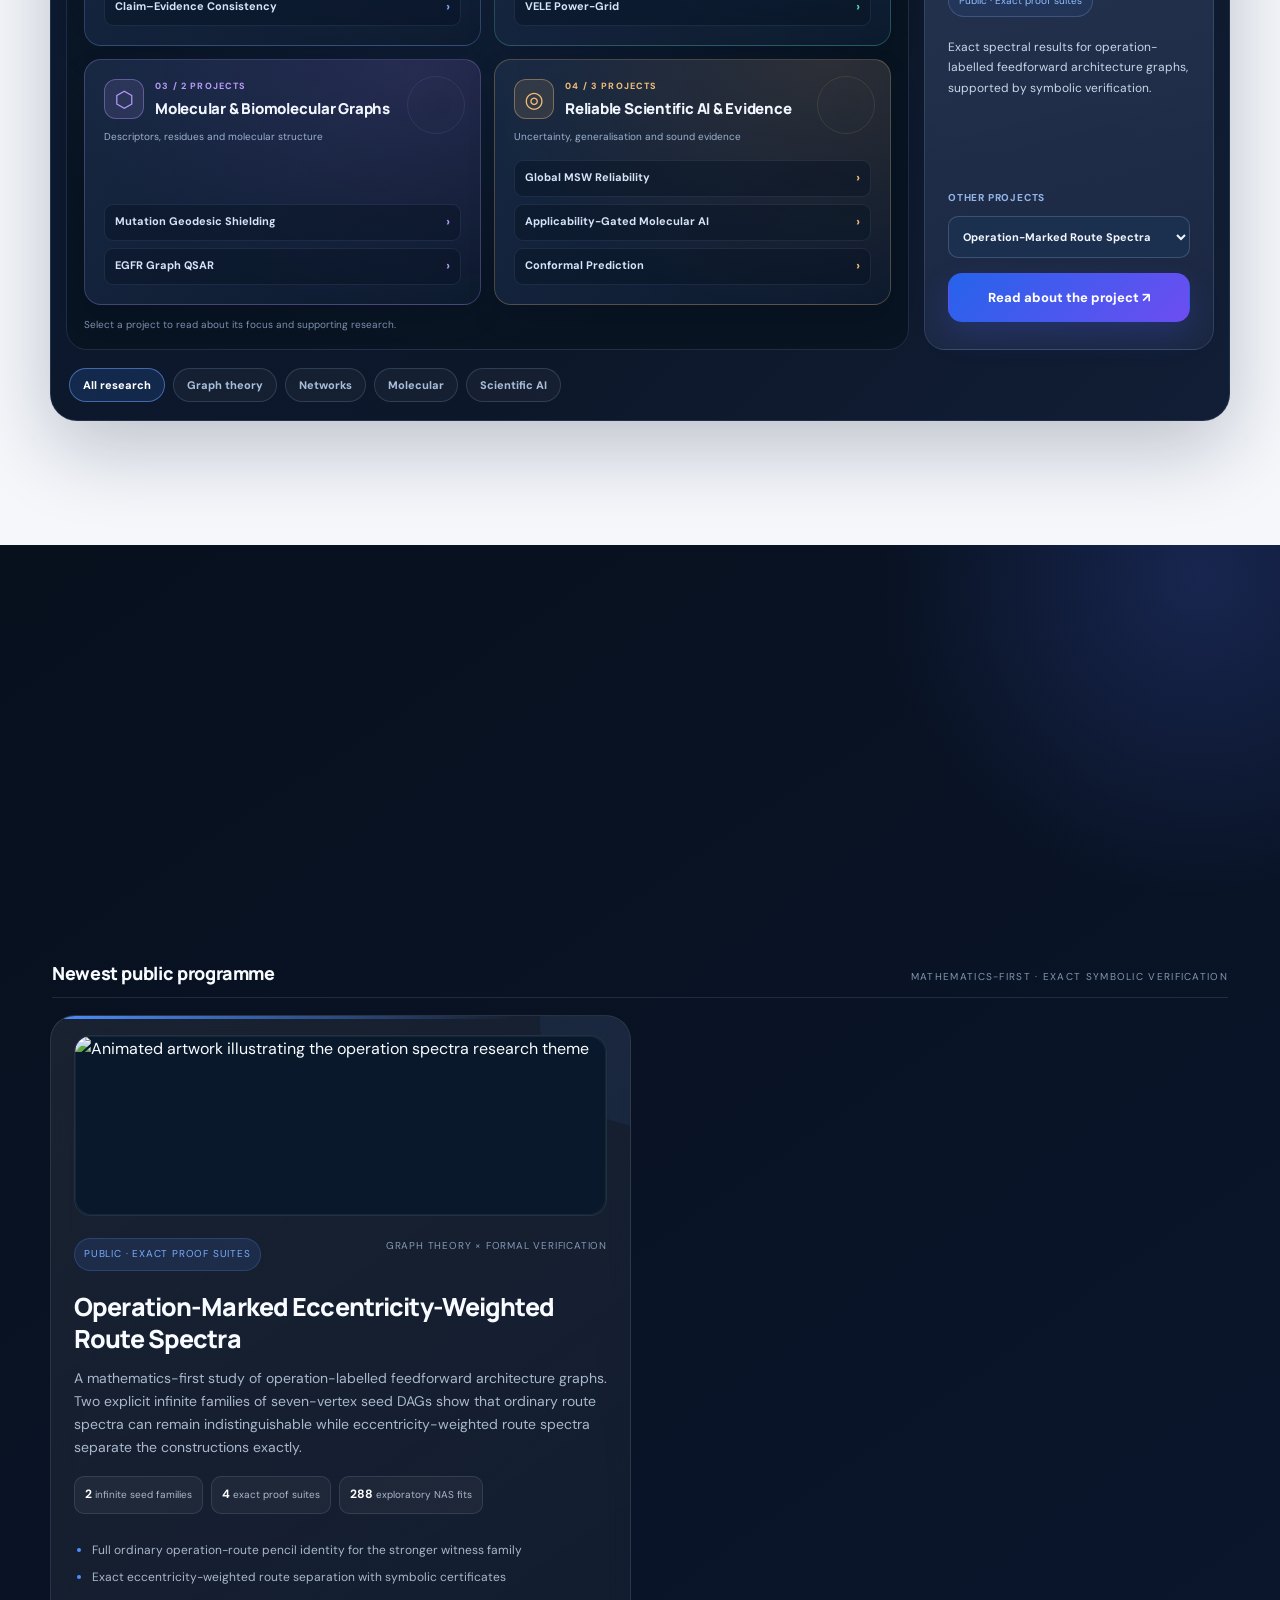
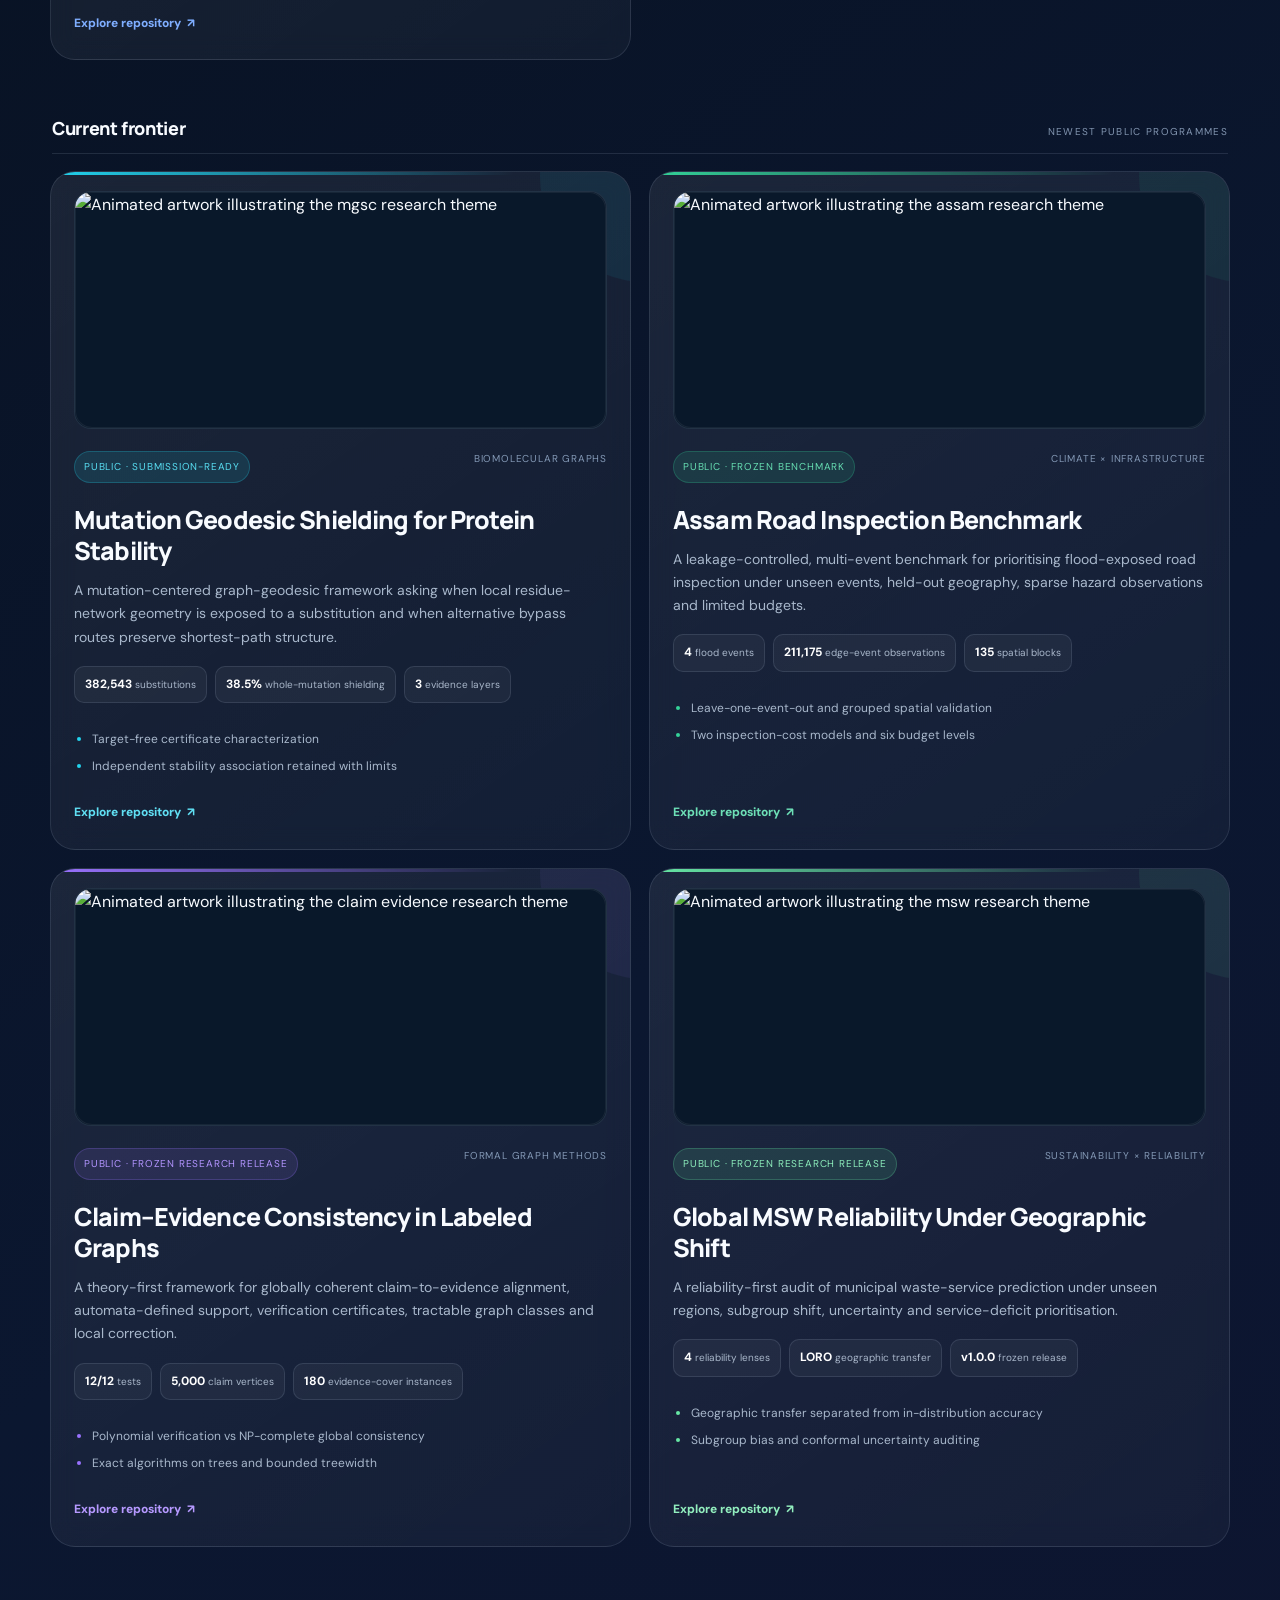
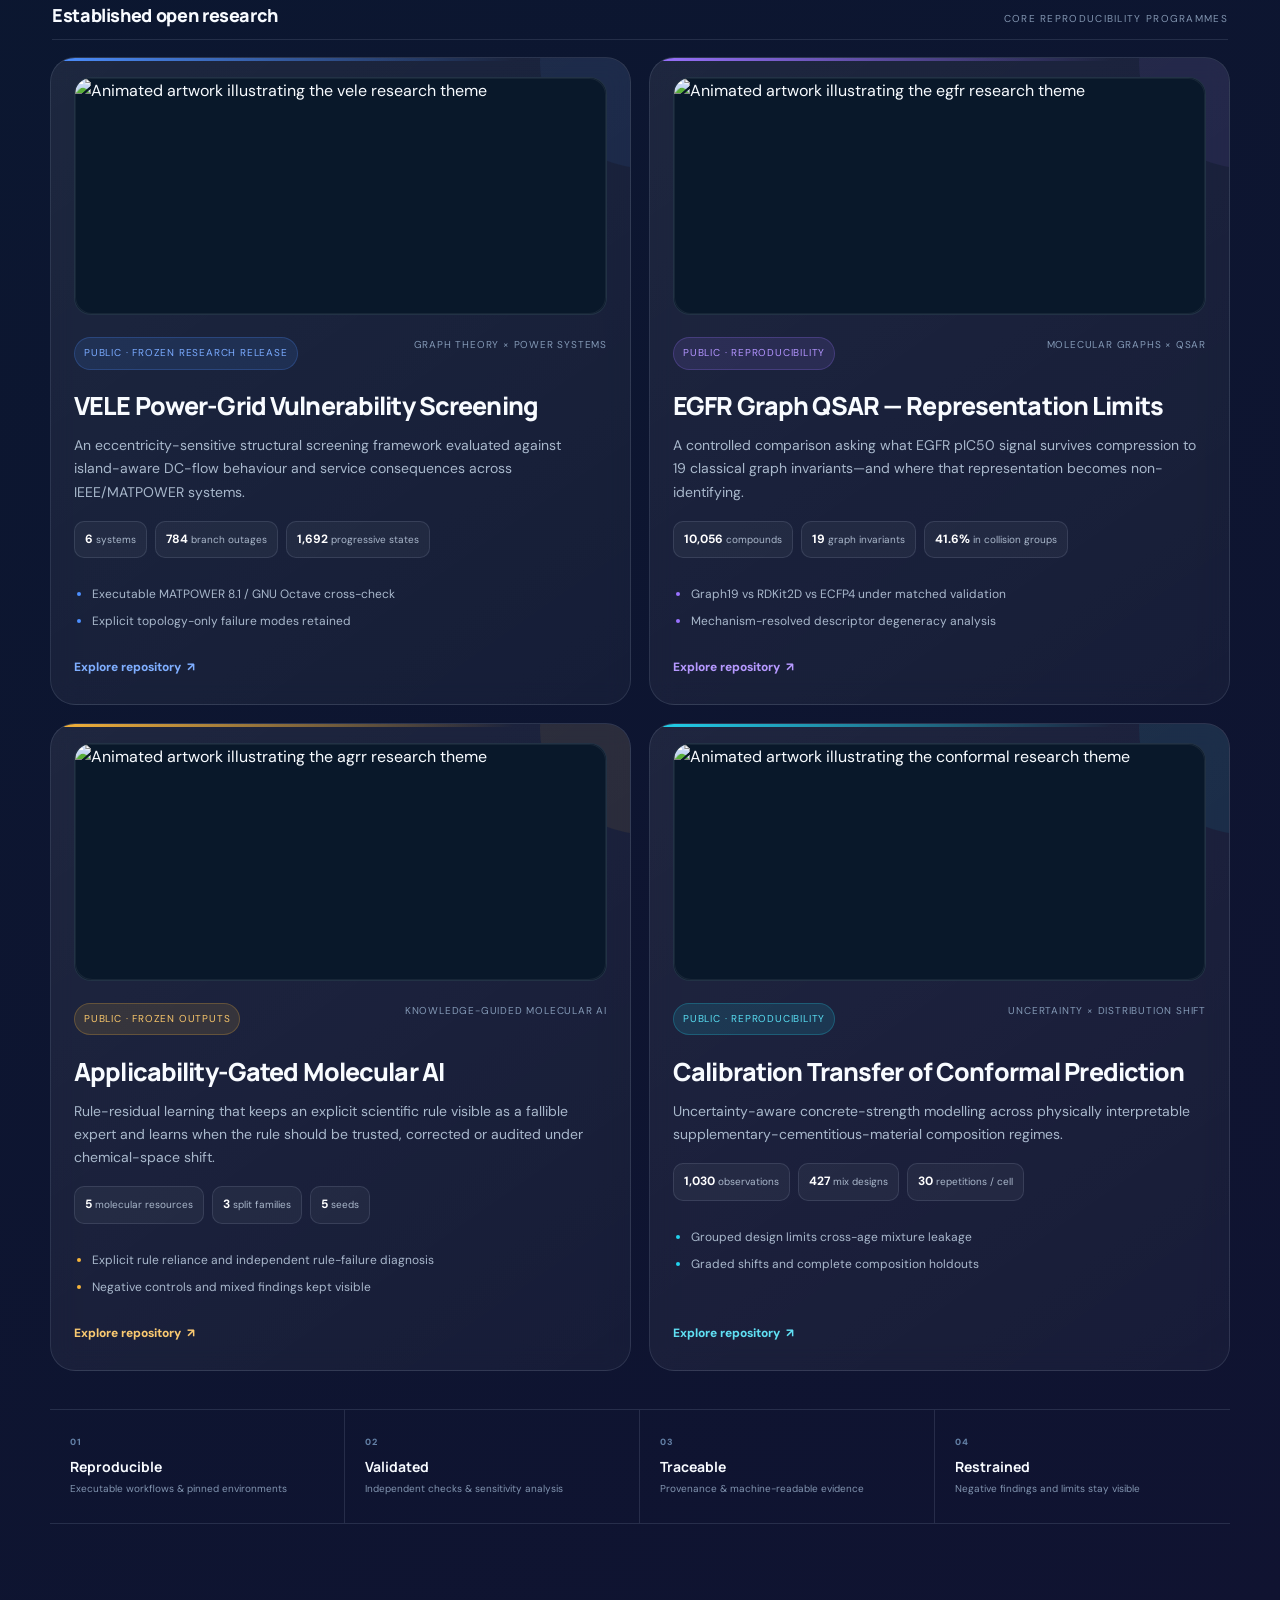
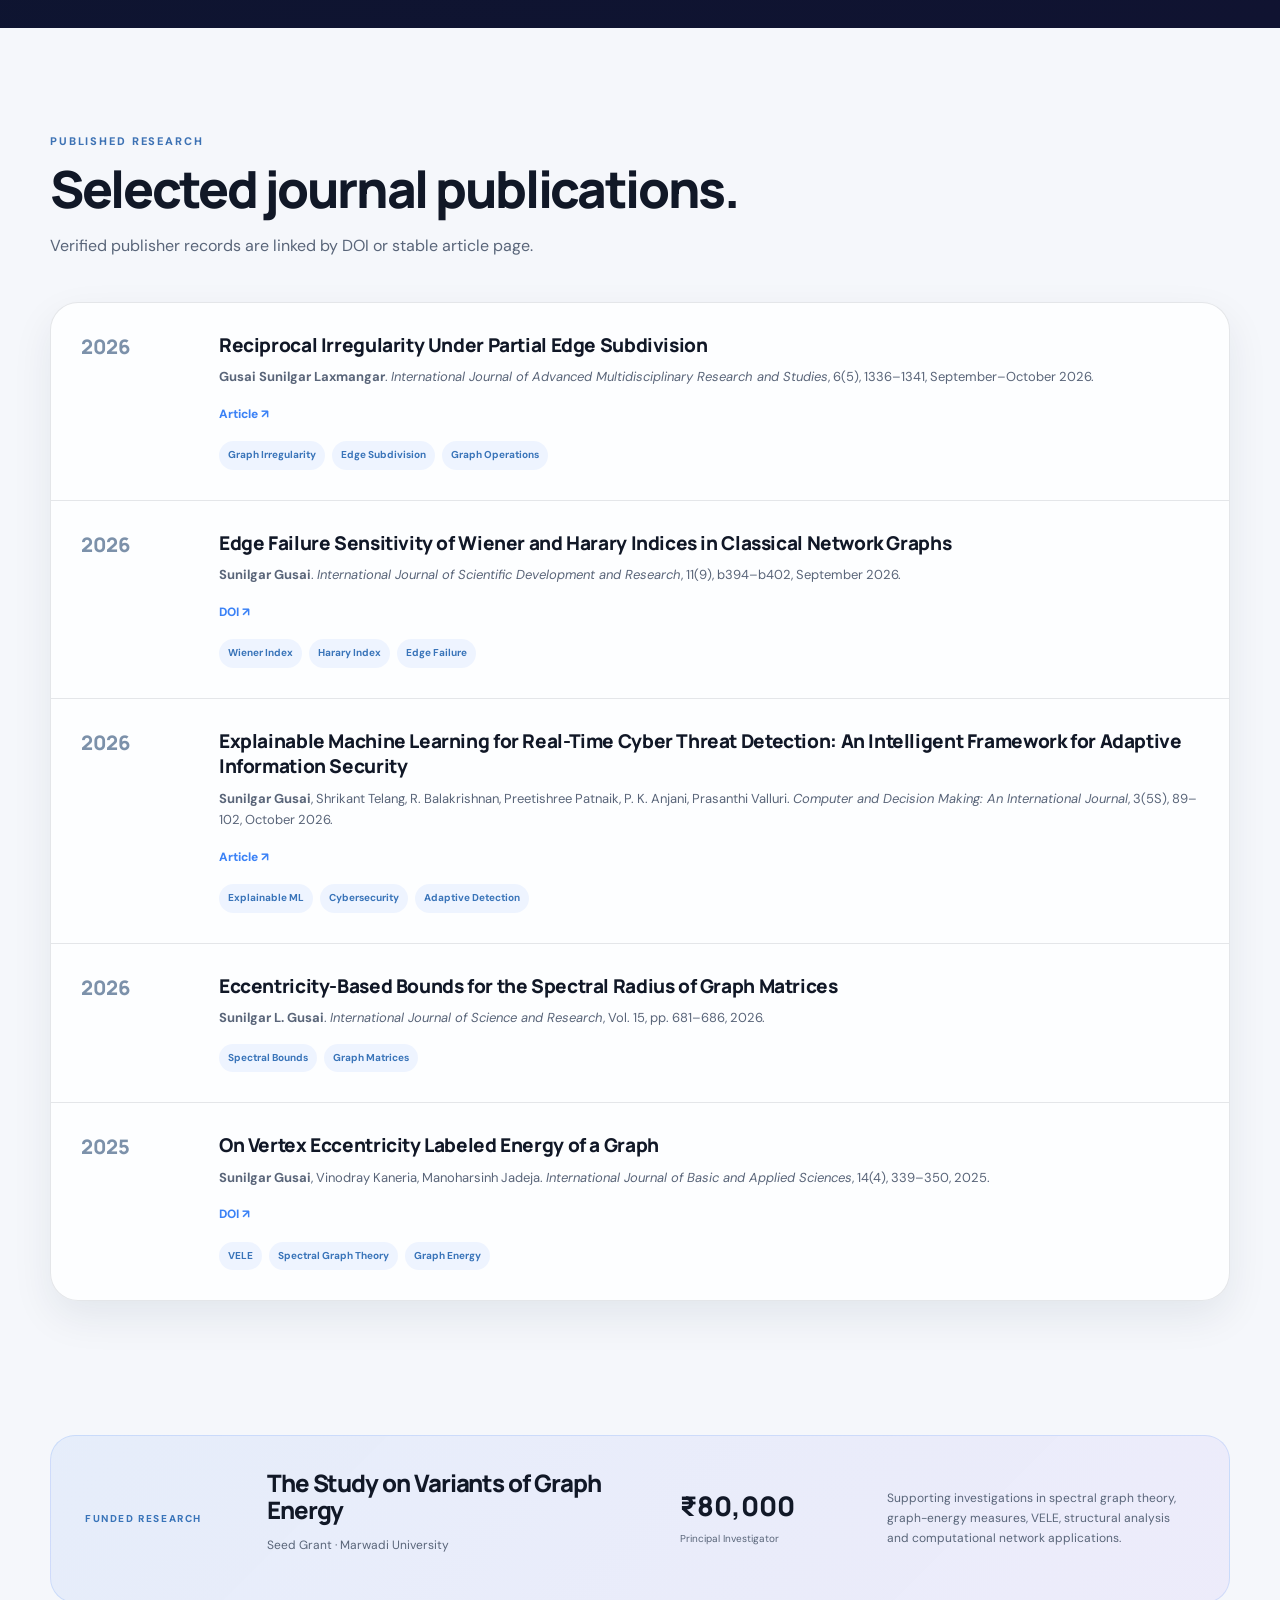
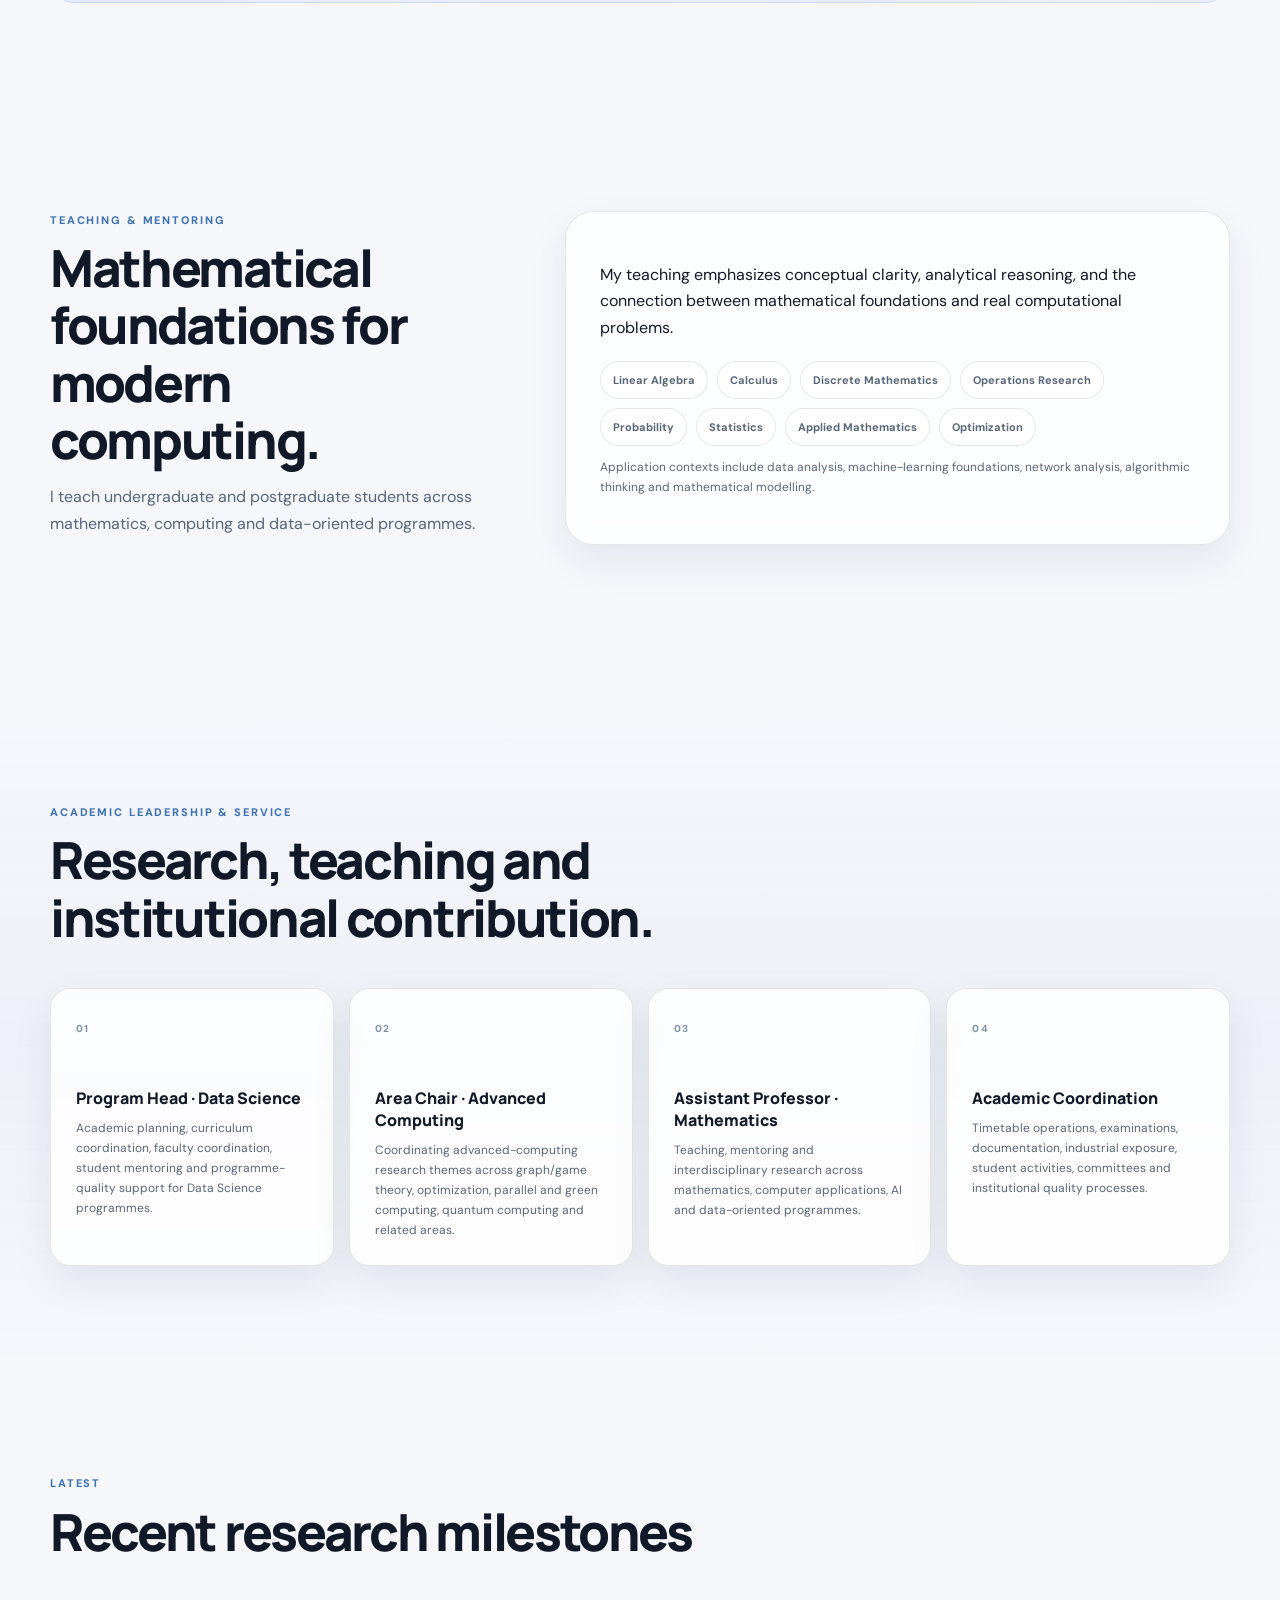
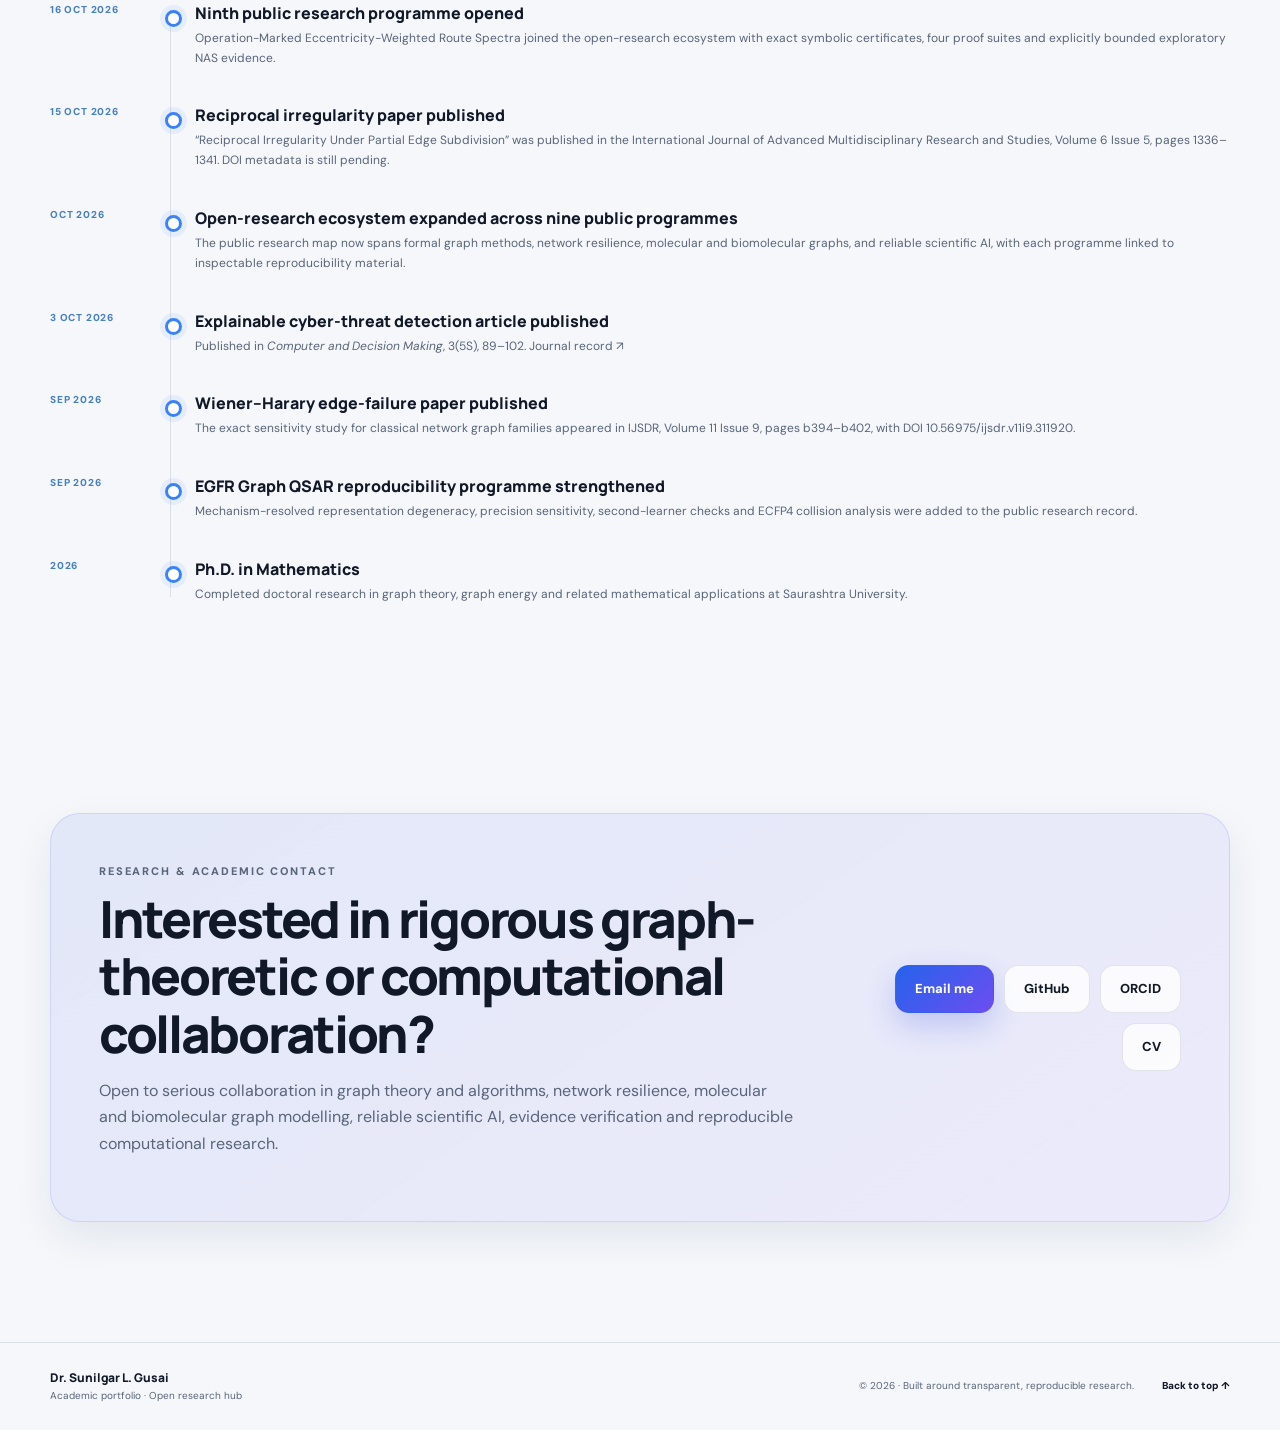
==== commit db877dc3: "Add reduced-motion SVG fallbacks to animated research-gallery covers" ====
--- a/index.html
+++ b/index.html
@@ -151,33 +151,33 @@
       <div class="project-group reveal newest-programme-group">
         <div class="project-group-heading"><span>Newest public programme</span><small>Mathematics-first · exact symbolic verification</small></div>
         <div class="project-grid">
-          <article class="project-card project-blue featured-project project-wide" data-family="graph"><a class="project-cover-link" href="https://github.com/SunilgarGusai/operation-marked-route-spectra" target="_blank" rel="noopener" aria-label="Open project operation spectra research repository"><img class="project-cover" src="https://raw.githubusercontent.com/SunilgarGusai/SunilgarGusai/main/assets/animated/project-operation-spectra.gif" alt="Animated artwork illustrating the operation spectra research theme" loading="lazy" decoding="async" width="560" height="250"></a><div class="project-meta"><span class="status-pill">Public · Exact proof suites</span><span>Graph Theory × Formal Verification</span></div><h3>Operation-Marked Eccentricity-Weighted Route Spectra</h3><p>A mathematics-first study of operation-labelled feedforward architecture graphs. Two explicit infinite families of seven-vertex seed DAGs show that ordinary route spectra can remain indistinguishable while eccentricity-weighted route spectra separate the constructions exactly.</p><div class="mini-metrics"><span><strong>2</strong> infinite seed families</span><span><strong>4</strong> exact proof suites</span><span><strong>288</strong> exploratory NAS fits</span></div><ul><li>Full ordinary operation-route pencil identity for the stronger witness family</li><li>Exact eccentricity-weighted route separation with symbolic certificates</li></ul><a class="project-link" href="https://github.com/SunilgarGusai/operation-marked-route-spectra" target="_blank" rel="noopener">Explore repository <span>↗</span></a></article>
+          <article class="project-card project-blue featured-project project-wide" data-family="graph"><a class="project-cover-link" href="https://github.com/SunilgarGusai/operation-marked-route-spectra" target="_blank" rel="noopener" aria-label="Open project operation spectra research repository"><picture><source media="(prefers-reduced-motion: reduce)" srcset="https://raw.githubusercontent.com/SunilgarGusai/SunilgarGusai/main/assets/project-operation-spectra.svg" /><img class="project-cover" src="https://raw.githubusercontent.com/SunilgarGusai/SunilgarGusai/main/assets/animated/project-operation-spectra.gif" alt="Animated artwork illustrating the operation spectra research theme" loading="lazy" decoding="async" width="560" height="250"></picture></a><div class="project-meta"><span class="status-pill">Public · Exact proof suites</span><span>Graph Theory × Formal Verification</span></div><h3>Operation-Marked Eccentricity-Weighted Route Spectra</h3><p>A mathematics-first study of operation-labelled feedforward architecture graphs. Two explicit infinite families of seven-vertex seed DAGs show that ordinary route spectra can remain indistinguishable while eccentricity-weighted route spectra separate the constructions exactly.</p><div class="mini-metrics"><span><strong>2</strong> infinite seed families</span><span><strong>4</strong> exact proof suites</span><span><strong>288</strong> exploratory NAS fits</span></div><ul><li>Full ordinary operation-route pencil identity for the stronger witness family</li><li>Exact eccentricity-weighted route separation with symbolic certificates</li></ul><a class="project-link" href="https://github.com/SunilgarGusai/operation-marked-route-spectra" target="_blank" rel="noopener">Explore repository <span>↗</span></a></article>
         </div>
       </div>
 
       <div class="project-group reveal">
         <div class="project-group-heading"><span>Current frontier</span><small>Newest public programmes</small></div>
         <div class="project-grid">
-          <article class="project-card project-cyan" data-family="molecular graph"><a class="project-cover-link" href="https://github.com/SunilgarGusai/mutation-geodesic-shielding-protein-stability" target="_blank" rel="noopener" aria-label="Open project mgsc research repository"><img class="project-cover" src="https://raw.githubusercontent.com/SunilgarGusai/SunilgarGusai/main/assets/animated/project-mgsc.gif" alt="Animated artwork illustrating the mgsc research theme" loading="lazy" decoding="async" width="560" height="250"></a><div class="project-meta"><span class="status-pill">Public · Submission-ready</span><span>Biomolecular Graphs</span></div><h3>Mutation Geodesic Shielding for Protein Stability</h3><p>A mutation-centered graph-geodesic framework asking when local residue-network geometry is exposed to a substitution and when alternative bypass routes preserve shortest-path structure.</p><div class="mini-metrics"><span><strong>382,543</strong> substitutions</span><span><strong>38.5%</strong> whole-mutation shielding</span><span><strong>3</strong> evidence layers</span></div><ul><li>Target-free certificate characterization</li><li>Independent stability association retained with limits</li></ul><a class="project-link" href="https://github.com/SunilgarGusai/mutation-geodesic-shielding-protein-stability" target="_blank" rel="noopener">Explore repository <span>↗</span></a></article>
-
-          <article class="project-card project-green" data-family="networks reliable-ai"><a class="project-cover-link" href="https://github.com/SunilgarGusai/Assam-Road-Inspection-Benchmark" target="_blank" rel="noopener" aria-label="Open project assam research repository"><img class="project-cover" src="https://raw.githubusercontent.com/SunilgarGusai/SunilgarGusai/main/assets/animated/project-assam.gif" alt="Animated artwork illustrating the assam research theme" loading="lazy" decoding="async" width="560" height="250"></a><div class="project-meta"><span class="status-pill">Public · Frozen benchmark</span><span>Climate × Infrastructure</span></div><h3>Assam Road Inspection Benchmark</h3><p>A leakage-controlled, multi-event benchmark for prioritising flood-exposed road inspection under unseen events, held-out geography, sparse hazard observations and limited budgets.</p><div class="mini-metrics"><span><strong>4</strong> flood events</span><span><strong>211,175</strong> edge-event observations</span><span><strong>135</strong> spatial blocks</span></div><ul><li>Leave-one-event-out and grouped spatial validation</li><li>Two inspection-cost models and six budget levels</li></ul><a class="project-link" href="https://github.com/SunilgarGusai/Assam-Road-Inspection-Benchmark" target="_blank" rel="noopener">Explore repository <span>↗</span></a></article>
-
-          <article class="project-card project-violet" data-family="graph reliable-ai"><a class="project-cover-link" href="https://github.com/SunilgarGusai/Claim-Evidence-Consistency-Reproducibility" target="_blank" rel="noopener" aria-label="Open project claim evidence research repository"><img class="project-cover" src="https://raw.githubusercontent.com/SunilgarGusai/SunilgarGusai/main/assets/animated/project-claim-evidence.gif" alt="Animated artwork illustrating the claim evidence research theme" loading="lazy" decoding="async" width="560" height="250"></a><div class="project-meta"><span class="status-pill">Public · Frozen research release</span><span>Formal Graph Methods</span></div><h3>Claim–Evidence Consistency in Labeled Graphs</h3><p>A theory-first framework for globally coherent claim-to-evidence alignment, automata-defined support, verification certificates, tractable graph classes and local correction.</p><div class="mini-metrics"><span><strong>12/12</strong> tests</span><span><strong>5,000</strong> claim vertices</span><span><strong>180</strong> evidence-cover instances</span></div><ul><li>Polynomial verification vs NP-complete global consistency</li><li>Exact algorithms on trees and bounded treewidth</li></ul><a class="project-link" href="https://github.com/SunilgarGusai/Claim-Evidence-Consistency-Reproducibility" target="_blank" rel="noopener">Explore repository <span>↗</span></a></article>
-
-          <article class="project-card project-emerald" data-family="reliable-ai networks"><a class="project-cover-link" href="https://github.com/SunilgarGusai/global-msw-reliability-under-shift" target="_blank" rel="noopener" aria-label="Open project msw research repository"><img class="project-cover" src="https://raw.githubusercontent.com/SunilgarGusai/SunilgarGusai/main/assets/animated/project-msw.gif" alt="Animated artwork illustrating the msw research theme" loading="lazy" decoding="async" width="560" height="250"></a><div class="project-meta"><span class="status-pill">Public · Frozen research release</span><span>Sustainability × Reliability</span></div><h3>Global MSW Reliability Under Geographic Shift</h3><p>A reliability-first audit of municipal waste-service prediction under unseen regions, subgroup shift, uncertainty and service-deficit prioritisation.</p><div class="mini-metrics"><span><strong>4</strong> reliability lenses</span><span><strong>LORO</strong> geographic transfer</span><span><strong>v1.0.0</strong> frozen release</span></div><ul><li>Geographic transfer separated from in-distribution accuracy</li><li>Subgroup bias and conformal uncertainty auditing</li></ul><a class="project-link" href="https://github.com/SunilgarGusai/global-msw-reliability-under-shift" target="_blank" rel="noopener">Explore repository <span>↗</span></a></article>
+          <article class="project-card project-cyan" data-family="molecular graph"><a class="project-cover-link" href="https://github.com/SunilgarGusai/mutation-geodesic-shielding-protein-stability" target="_blank" rel="noopener" aria-label="Open project mgsc research repository"><picture><source media="(prefers-reduced-motion: reduce)" srcset="https://raw.githubusercontent.com/SunilgarGusai/SunilgarGusai/main/assets/project-mgsc.svg" /><img class="project-cover" src="https://raw.githubusercontent.com/SunilgarGusai/SunilgarGusai/main/assets/animated/project-mgsc.gif" alt="Animated artwork illustrating the mgsc research theme" loading="lazy" decoding="async" width="560" height="250"></picture></a><div class="project-meta"><span class="status-pill">Public · Submission-ready</span><span>Biomolecular Graphs</span></div><h3>Mutation Geodesic Shielding for Protein Stability</h3><p>A mutation-centered graph-geodesic framework asking when local residue-network geometry is exposed to a substitution and when alternative bypass routes preserve shortest-path structure.</p><div class="mini-metrics"><span><strong>382,543</strong> substitutions</span><span><strong>38.5%</strong> whole-mutation shielding</span><span><strong>3</strong> evidence layers</span></div><ul><li>Target-free certificate characterization</li><li>Independent stability association retained with limits</li></ul><a class="project-link" href="https://github.com/SunilgarGusai/mutation-geodesic-shielding-protein-stability" target="_blank" rel="noopener">Explore repository <span>↗</span></a></article>
+
+          <article class="project-card project-green" data-family="networks reliable-ai"><a class="project-cover-link" href="https://github.com/SunilgarGusai/Assam-Road-Inspection-Benchmark" target="_blank" rel="noopener" aria-label="Open project assam research repository"><picture><source media="(prefers-reduced-motion: reduce)" srcset="https://raw.githubusercontent.com/SunilgarGusai/SunilgarGusai/main/assets/project-assam.svg" /><img class="project-cover" src="https://raw.githubusercontent.com/SunilgarGusai/SunilgarGusai/main/assets/animated/project-assam.gif" alt="Animated artwork illustrating the assam research theme" loading="lazy" decoding="async" width="560" height="250"></picture></a><div class="project-meta"><span class="status-pill">Public · Frozen benchmark</span><span>Climate × Infrastructure</span></div><h3>Assam Road Inspection Benchmark</h3><p>A leakage-controlled, multi-event benchmark for prioritising flood-exposed road inspection under unseen events, held-out geography, sparse hazard observations and limited budgets.</p><div class="mini-metrics"><span><strong>4</strong> flood events</span><span><strong>211,175</strong> edge-event observations</span><span><strong>135</strong> spatial blocks</span></div><ul><li>Leave-one-event-out and grouped spatial validation</li><li>Two inspection-cost models and six budget levels</li></ul><a class="project-link" href="https://github.com/SunilgarGusai/Assam-Road-Inspection-Benchmark" target="_blank" rel="noopener">Explore repository <span>↗</span></a></article>
+
+          <article class="project-card project-violet" data-family="graph reliable-ai"><a class="project-cover-link" href="https://github.com/SunilgarGusai/Claim-Evidence-Consistency-Reproducibility" target="_blank" rel="noopener" aria-label="Open project claim evidence research repository"><picture><source media="(prefers-reduced-motion: reduce)" srcset="https://raw.githubusercontent.com/SunilgarGusai/SunilgarGusai/main/assets/project-claim-evidence.svg" /><img class="project-cover" src="https://raw.githubusercontent.com/SunilgarGusai/SunilgarGusai/main/assets/animated/project-claim-evidence.gif" alt="Animated artwork illustrating the claim evidence research theme" loading="lazy" decoding="async" width="560" height="250"></picture></a><div class="project-meta"><span class="status-pill">Public · Frozen research release</span><span>Formal Graph Methods</span></div><h3>Claim–Evidence Consistency in Labeled Graphs</h3><p>A theory-first framework for globally coherent claim-to-evidence alignment, automata-defined support, verification certificates, tractable graph classes and local correction.</p><div class="mini-metrics"><span><strong>12/12</strong> tests</span><span><strong>5,000</strong> claim vertices</span><span><strong>180</strong> evidence-cover instances</span></div><ul><li>Polynomial verification vs NP-complete global consistency</li><li>Exact algorithms on trees and bounded treewidth</li></ul><a class="project-link" href="https://github.com/SunilgarGusai/Claim-Evidence-Consistency-Reproducibility" target="_blank" rel="noopener">Explore repository <span>↗</span></a></article>
+
+          <article class="project-card project-emerald" data-family="reliable-ai networks"><a class="project-cover-link" href="https://github.com/SunilgarGusai/global-msw-reliability-under-shift" target="_blank" rel="noopener" aria-label="Open project msw research repository"><picture><source media="(prefers-reduced-motion: reduce)" srcset="https://raw.githubusercontent.com/SunilgarGusai/SunilgarGusai/main/assets/project-msw.svg" /><img class="project-cover" src="https://raw.githubusercontent.com/SunilgarGusai/SunilgarGusai/main/assets/animated/project-msw.gif" alt="Animated artwork illustrating the msw research theme" loading="lazy" decoding="async" width="560" height="250"></picture></a><div class="project-meta"><span class="status-pill">Public · Frozen research release</span><span>Sustainability × Reliability</span></div><h3>Global MSW Reliability Under Geographic Shift</h3><p>A reliability-first audit of municipal waste-service prediction under unseen regions, subgroup shift, uncertainty and service-deficit prioritisation.</p><div class="mini-metrics"><span><strong>4</strong> reliability lenses</span><span><strong>LORO</strong> geographic transfer</span><span><strong>v1.0.0</strong> frozen release</span></div><ul><li>Geographic transfer separated from in-distribution accuracy</li><li>Subgroup bias and conformal uncertainty auditing</li></ul><a class="project-link" href="https://github.com/SunilgarGusai/global-msw-reliability-under-shift" target="_blank" rel="noopener">Explore repository <span>↗</span></a></article>
         </div>
       </div>
 
       <div class="project-group reveal">
         <div class="project-group-heading"><span>Established open research</span><small>Core reproducibility programmes</small></div>
         <div class="project-grid">
-          <article class="project-card project-blue featured-project" data-family="graph networks"><a class="project-cover-link" href="https://github.com/SunilgarGusai/VELE-PowerGrid-Reproducibility" target="_blank" rel="noopener" aria-label="Open project vele research repository"><img class="project-cover" src="https://raw.githubusercontent.com/SunilgarGusai/SunilgarGusai/main/assets/animated/project-vele.gif" alt="Animated artwork illustrating the vele research theme" loading="lazy" decoding="async" width="560" height="250"></a><div class="project-meta"><span class="status-pill">Public · Frozen research release</span><span>Graph Theory × Power Systems</span></div><h3>VELE Power-Grid Vulnerability Screening</h3><p>An eccentricity-sensitive structural screening framework evaluated against island-aware DC-flow behaviour and service consequences across IEEE/MATPOWER systems.</p><div class="mini-metrics"><span><strong>6</strong> systems</span><span><strong>784</strong> branch outages</span><span><strong>1,692</strong> progressive states</span></div><ul><li>Executable MATPOWER 8.1 / GNU Octave cross-check</li><li>Explicit topology-only failure modes retained</li></ul><a class="project-link" href="https://github.com/SunilgarGusai/VELE-PowerGrid-Reproducibility" target="_blank" rel="noopener">Explore repository <span>↗</span></a></article>
-
-          <article class="project-card project-violet" data-family="molecular reliable-ai"><a class="project-cover-link" href="https://github.com/SunilgarGusai/EGFR-Graph-QSAR-Reproducibility" target="_blank" rel="noopener" aria-label="Open project egfr research repository"><img class="project-cover" src="https://raw.githubusercontent.com/SunilgarGusai/SunilgarGusai/main/assets/animated/project-egfr.gif" alt="Animated artwork illustrating the egfr research theme" loading="lazy" decoding="async" width="560" height="250"></a><div class="project-meta"><span class="status-pill">Public · Reproducibility</span><span>Molecular Graphs × QSAR</span></div><h3>EGFR Graph QSAR — Representation Limits</h3><p>A controlled comparison asking what EGFR pIC50 signal survives compression to 19 classical graph invariants—and where that representation becomes non-identifying.</p><div class="mini-metrics"><span><strong>10,056</strong> compounds</span><span><strong>19</strong> graph invariants</span><span><strong>41.6%</strong> in collision groups</span></div><ul><li>Graph19 vs RDKit2D vs ECFP4 under matched validation</li><li>Mechanism-resolved descriptor degeneracy analysis</li></ul><a class="project-link" href="https://github.com/SunilgarGusai/EGFR-Graph-QSAR-Reproducibility" target="_blank" rel="noopener">Explore repository <span>↗</span></a></article>
-
-          <article class="project-card project-amber" data-family="molecular reliable-ai"><a class="project-cover-link" href="https://github.com/SunilgarGusai/applicability-gated-molecular-ai" target="_blank" rel="noopener" aria-label="Open project agrr research repository"><img class="project-cover" src="https://raw.githubusercontent.com/SunilgarGusai/SunilgarGusai/main/assets/animated/project-agrr.gif" alt="Animated artwork illustrating the agrr research theme" loading="lazy" decoding="async" width="560" height="250"></a><div class="project-meta"><span class="status-pill">Public · Frozen Outputs</span><span>Knowledge-Guided Molecular AI</span></div><h3>Applicability-Gated Molecular AI</h3><p>Rule-residual learning that keeps an explicit scientific rule visible as a fallible expert and learns when the rule should be trusted, corrected or audited under chemical-space shift.</p><div class="mini-metrics"><span><strong>5</strong> molecular resources</span><span><strong>3</strong> split families</span><span><strong>5</strong> seeds</span></div><ul><li>Explicit rule reliance and independent rule-failure diagnosis</li><li>Negative controls and mixed findings kept visible</li></ul><a class="project-link" href="https://github.com/SunilgarGusai/applicability-gated-molecular-ai" target="_blank" rel="noopener">Explore repository <span>↗</span></a></article>
-
-          <article class="project-card project-cyan" data-family="reliable-ai"><a class="project-cover-link" href="https://github.com/SunilgarGusai/PAPER-JCMM-reproducibility" target="_blank" rel="noopener" aria-label="Open project conformal research repository"><img class="project-cover" src="https://raw.githubusercontent.com/SunilgarGusai/SunilgarGusai/main/assets/animated/project-conformal.gif" alt="Animated artwork illustrating the conformal research theme" loading="lazy" decoding="async" width="560" height="250"></a><div class="project-meta"><span class="status-pill">Public · Reproducibility</span><span>Uncertainty × Distribution Shift</span></div><h3>Calibration Transfer of Conformal Prediction</h3><p>Uncertainty-aware concrete-strength modelling across physically interpretable supplementary-cementitious-material composition regimes.</p><div class="mini-metrics"><span><strong>1,030</strong> observations</span><span><strong>427</strong> mix designs</span><span><strong>30</strong> repetitions / cell</span></div><ul><li>Grouped design limits cross-age mixture leakage</li><li>Graded shifts and complete composition holdouts</li></ul><a class="project-link" href="https://github.com/SunilgarGusai/PAPER-JCMM-reproducibility" target="_blank" rel="noopener">Explore repository <span>↗</span></a></article>
+          <article class="project-card project-blue featured-project" data-family="graph networks"><a class="project-cover-link" href="https://github.com/SunilgarGusai/VELE-PowerGrid-Reproducibility" target="_blank" rel="noopener" aria-label="Open project vele research repository"><picture><source media="(prefers-reduced-motion: reduce)" srcset="https://raw.githubusercontent.com/SunilgarGusai/SunilgarGusai/main/assets/project-vele.svg" /><img class="project-cover" src="https://raw.githubusercontent.com/SunilgarGusai/SunilgarGusai/main/assets/animated/project-vele.gif" alt="Animated artwork illustrating the vele research theme" loading="lazy" decoding="async" width="560" height="250"></picture></a><div class="project-meta"><span class="status-pill">Public · Frozen research release</span><span>Graph Theory × Power Systems</span></div><h3>VELE Power-Grid Vulnerability Screening</h3><p>An eccentricity-sensitive structural screening framework evaluated against island-aware DC-flow behaviour and service consequences across IEEE/MATPOWER systems.</p><div class="mini-metrics"><span><strong>6</strong> systems</span><span><strong>784</strong> branch outages</span><span><strong>1,692</strong> progressive states</span></div><ul><li>Executable MATPOWER 8.1 / GNU Octave cross-check</li><li>Explicit topology-only failure modes retained</li></ul><a class="project-link" href="https://github.com/SunilgarGusai/VELE-PowerGrid-Reproducibility" target="_blank" rel="noopener">Explore repository <span>↗</span></a></article>
+
+          <article class="project-card project-violet" data-family="molecular reliable-ai"><a class="project-cover-link" href="https://github.com/SunilgarGusai/EGFR-Graph-QSAR-Reproducibility" target="_blank" rel="noopener" aria-label="Open project egfr research repository"><picture><source media="(prefers-reduced-motion: reduce)" srcset="https://raw.githubusercontent.com/SunilgarGusai/SunilgarGusai/main/assets/project-egfr.svg" /><img class="project-cover" src="https://raw.githubusercontent.com/SunilgarGusai/SunilgarGusai/main/assets/animated/project-egfr.gif" alt="Animated artwork illustrating the egfr research theme" loading="lazy" decoding="async" width="560" height="250"></picture></a><div class="project-meta"><span class="status-pill">Public · Reproducibility</span><span>Molecular Graphs × QSAR</span></div><h3>EGFR Graph QSAR — Representation Limits</h3><p>A controlled comparison asking what EGFR pIC50 signal survives compression to 19 classical graph invariants—and where that representation becomes non-identifying.</p><div class="mini-metrics"><span><strong>10,056</strong> compounds</span><span><strong>19</strong> graph invariants</span><span><strong>41.6%</strong> in collision groups</span></div><ul><li>Graph19 vs RDKit2D vs ECFP4 under matched validation</li><li>Mechanism-resolved descriptor degeneracy analysis</li></ul><a class="project-link" href="https://github.com/SunilgarGusai/EGFR-Graph-QSAR-Reproducibility" target="_blank" rel="noopener">Explore repository <span>↗</span></a></article>
+
+          <article class="project-card project-amber" data-family="molecular reliable-ai"><a class="project-cover-link" href="https://github.com/SunilgarGusai/applicability-gated-molecular-ai" target="_blank" rel="noopener" aria-label="Open project agrr research repository"><picture><source media="(prefers-reduced-motion: reduce)" srcset="https://raw.githubusercontent.com/SunilgarGusai/SunilgarGusai/main/assets/project-agrr.svg" /><img class="project-cover" src="https://raw.githubusercontent.com/SunilgarGusai/SunilgarGusai/main/assets/animated/project-agrr.gif" alt="Animated artwork illustrating the agrr research theme" loading="lazy" decoding="async" width="560" height="250"></picture></a><div class="project-meta"><span class="status-pill">Public · Frozen Outputs</span><span>Knowledge-Guided Molecular AI</span></div><h3>Applicability-Gated Molecular AI</h3><p>Rule-residual learning that keeps an explicit scientific rule visible as a fallible expert and learns when the rule should be trusted, corrected or audited under chemical-space shift.</p><div class="mini-metrics"><span><strong>5</strong> molecular resources</span><span><strong>3</strong> split families</span><span><strong>5</strong> seeds</span></div><ul><li>Explicit rule reliance and independent rule-failure diagnosis</li><li>Negative controls and mixed findings kept visible</li></ul><a class="project-link" href="https://github.com/SunilgarGusai/applicability-gated-molecular-ai" target="_blank" rel="noopener">Explore repository <span>↗</span></a></article>
+
+          <article class="project-card project-cyan" data-family="reliable-ai"><a class="project-cover-link" href="https://github.com/SunilgarGusai/PAPER-JCMM-reproducibility" target="_blank" rel="noopener" aria-label="Open project conformal research repository"><picture><source media="(prefers-reduced-motion: reduce)" srcset="https://raw.githubusercontent.com/SunilgarGusai/SunilgarGusai/main/assets/project-conformal.svg" /><img class="project-cover" src="https://raw.githubusercontent.com/SunilgarGusai/SunilgarGusai/main/assets/animated/project-conformal.gif" alt="Animated artwork illustrating the conformal research theme" loading="lazy" decoding="async" width="560" height="250"></picture></a><div class="project-meta"><span class="status-pill">Public · Reproducibility</span><span>Uncertainty × Distribution Shift</span></div><h3>Calibration Transfer of Conformal Prediction</h3><p>Uncertainty-aware concrete-strength modelling across physically interpretable supplementary-cementitious-material composition regimes.</p><div class="mini-metrics"><span><strong>1,030</strong> observations</span><span><strong>427</strong> mix designs</span><span><strong>30</strong> repetitions / cell</span></div><ul><li>Grouped design limits cross-age mixture leakage</li><li>Graded shifts and complete composition holdouts</li></ul><a class="project-link" href="https://github.com/SunilgarGusai/PAPER-JCMM-reproducibility" target="_blank" rel="noopener">Explore repository <span>↗</span></a></article>
         </div>
       </div>
 
--- a/research-3d.css
+++ b/research-3d.css
@@ -113,3 +113,29 @@
 .reveal.visible .section-label{animation:none!important}
 
 #observatory{scroll-margin-top:106px}
+
+/* Research portfolio V5: animated scientific cover gallery */
+.open-research-section .project-card{display:flex;flex-direction:column;min-height:0;padding:20px 23px 26px}
+.project-cover-link{position:relative;display:block;overflow:hidden;isolation:isolate;flex:none;margin:-1px 0 22px;border:1px solid rgba(200,219,246,.13);border-radius:17px;background:#09182a;aspect-ratio:560/250;outline-offset:3px}
+.project-cover-link picture{display:block;width:100%;height:100%}
+.project-cover{display:block;width:100%;height:100%;object-fit:cover;object-position:center;transform:scale(1);transition:transform .5s cubic-bezier(.2,.7,.2,1),filter .3s ease}
+.project-cover-link:after{content:"";position:absolute;inset:0;pointer-events:none;border-radius:inherit;box-shadow:inset 0 0 0 1px rgba(255,255,255,.06)}
+.project-cover-link:hover .project-cover,.project-cover-link:focus-visible .project-cover{transform:scale(1.027);filter:saturate(1.09)}
+.project-card .project-meta{align-items:start}
+.project-card .project-cover-link+.project-meta{min-height:35px}
+.project-card h3{margin-top:18px}
+.newest-programme-group .project-card{max-width:none}
+.newest-programme-group .project-cover-link{width:100%;max-height:330px;aspect-ratio:560/190}
+.newest-programme-group .project-cover{object-fit:cover}
+.project-card>.mini-metrics{margin:17px 0 6px}
+.project-card>ul{margin:14px 0 19px}
+.project-card>.project-link{margin-top:auto}
+@media(max-width:640px){
+ .open-research-section .project-card{padding:15px 15px 23px}
+ .project-cover-link{margin-bottom:19px;border-radius:12px}
+ .newest-programme-group .project-cover-link{aspect-ratio:560/250;max-height:none}
+ .project-card h3{margin-top:15px}
+}
+@media(prefers-reduced-motion:reduce){
+ .project-cover{transition:none!important;transform:none!important}
+}
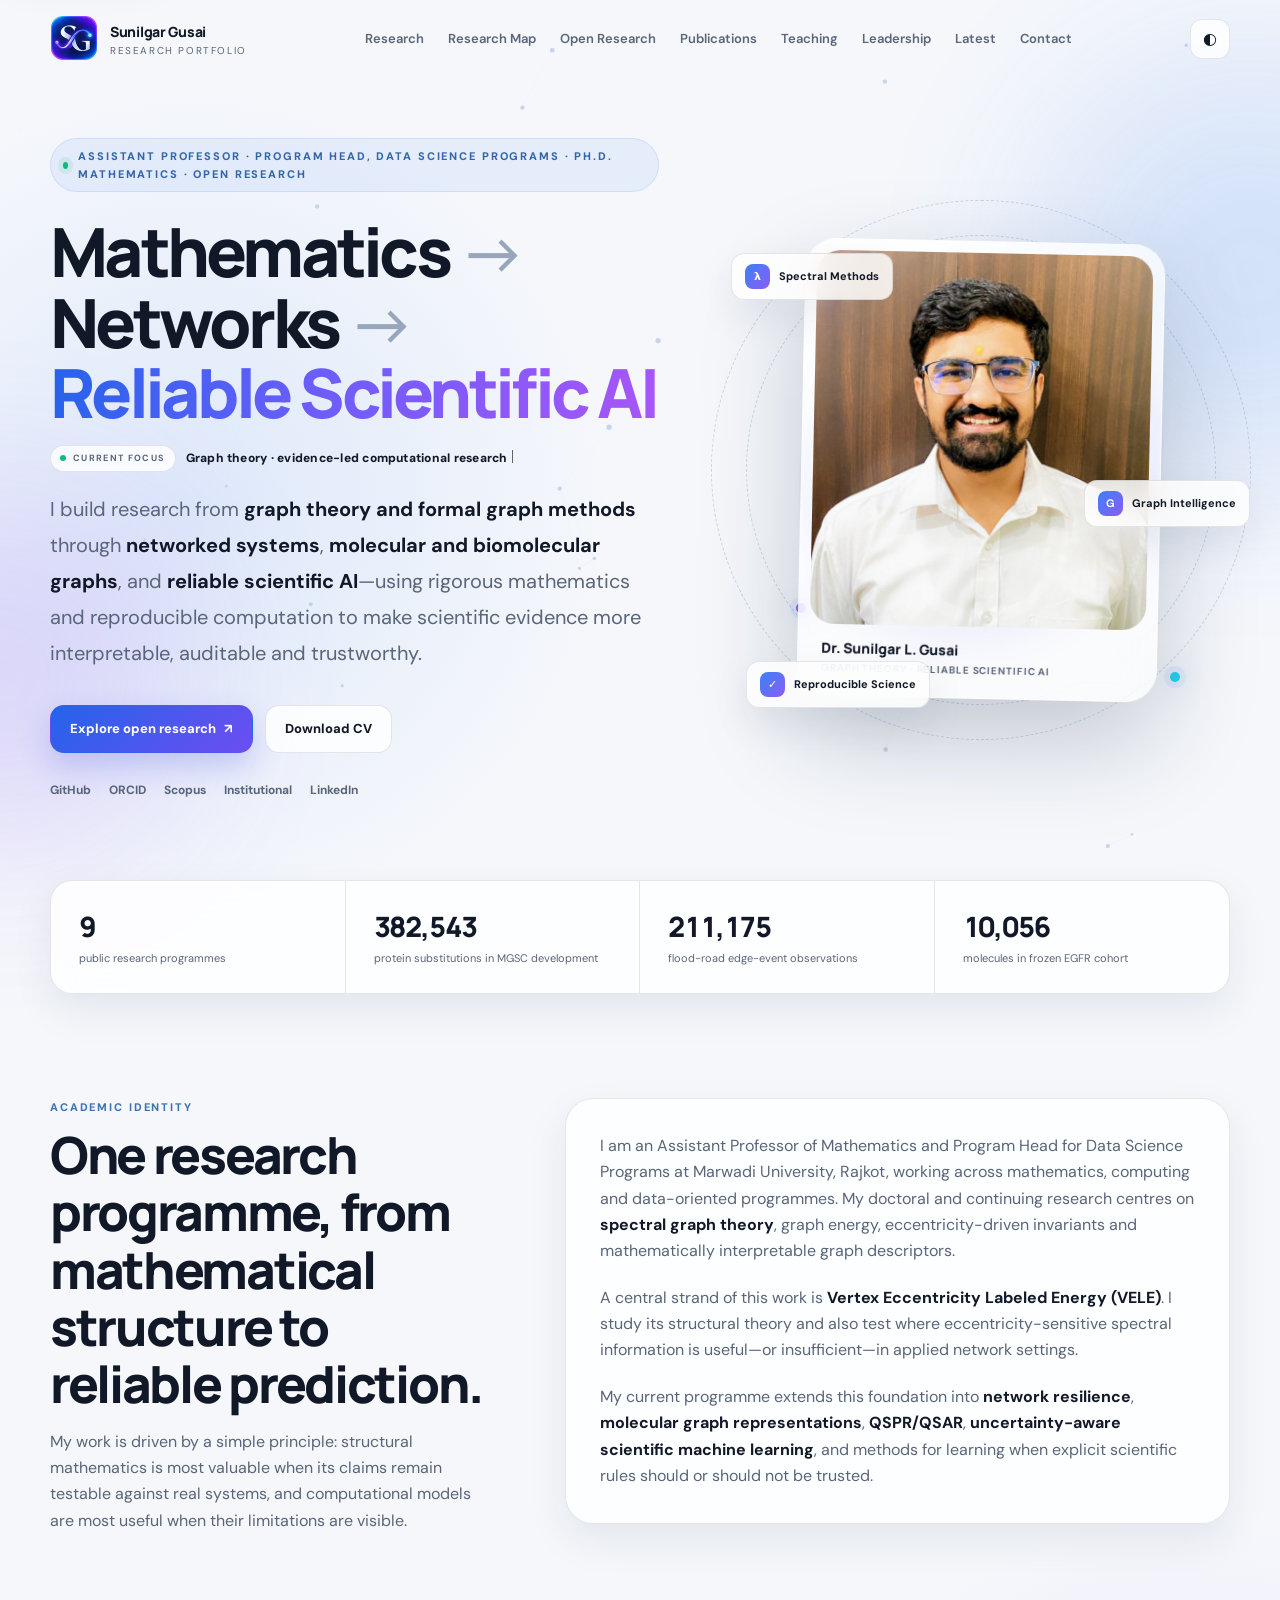
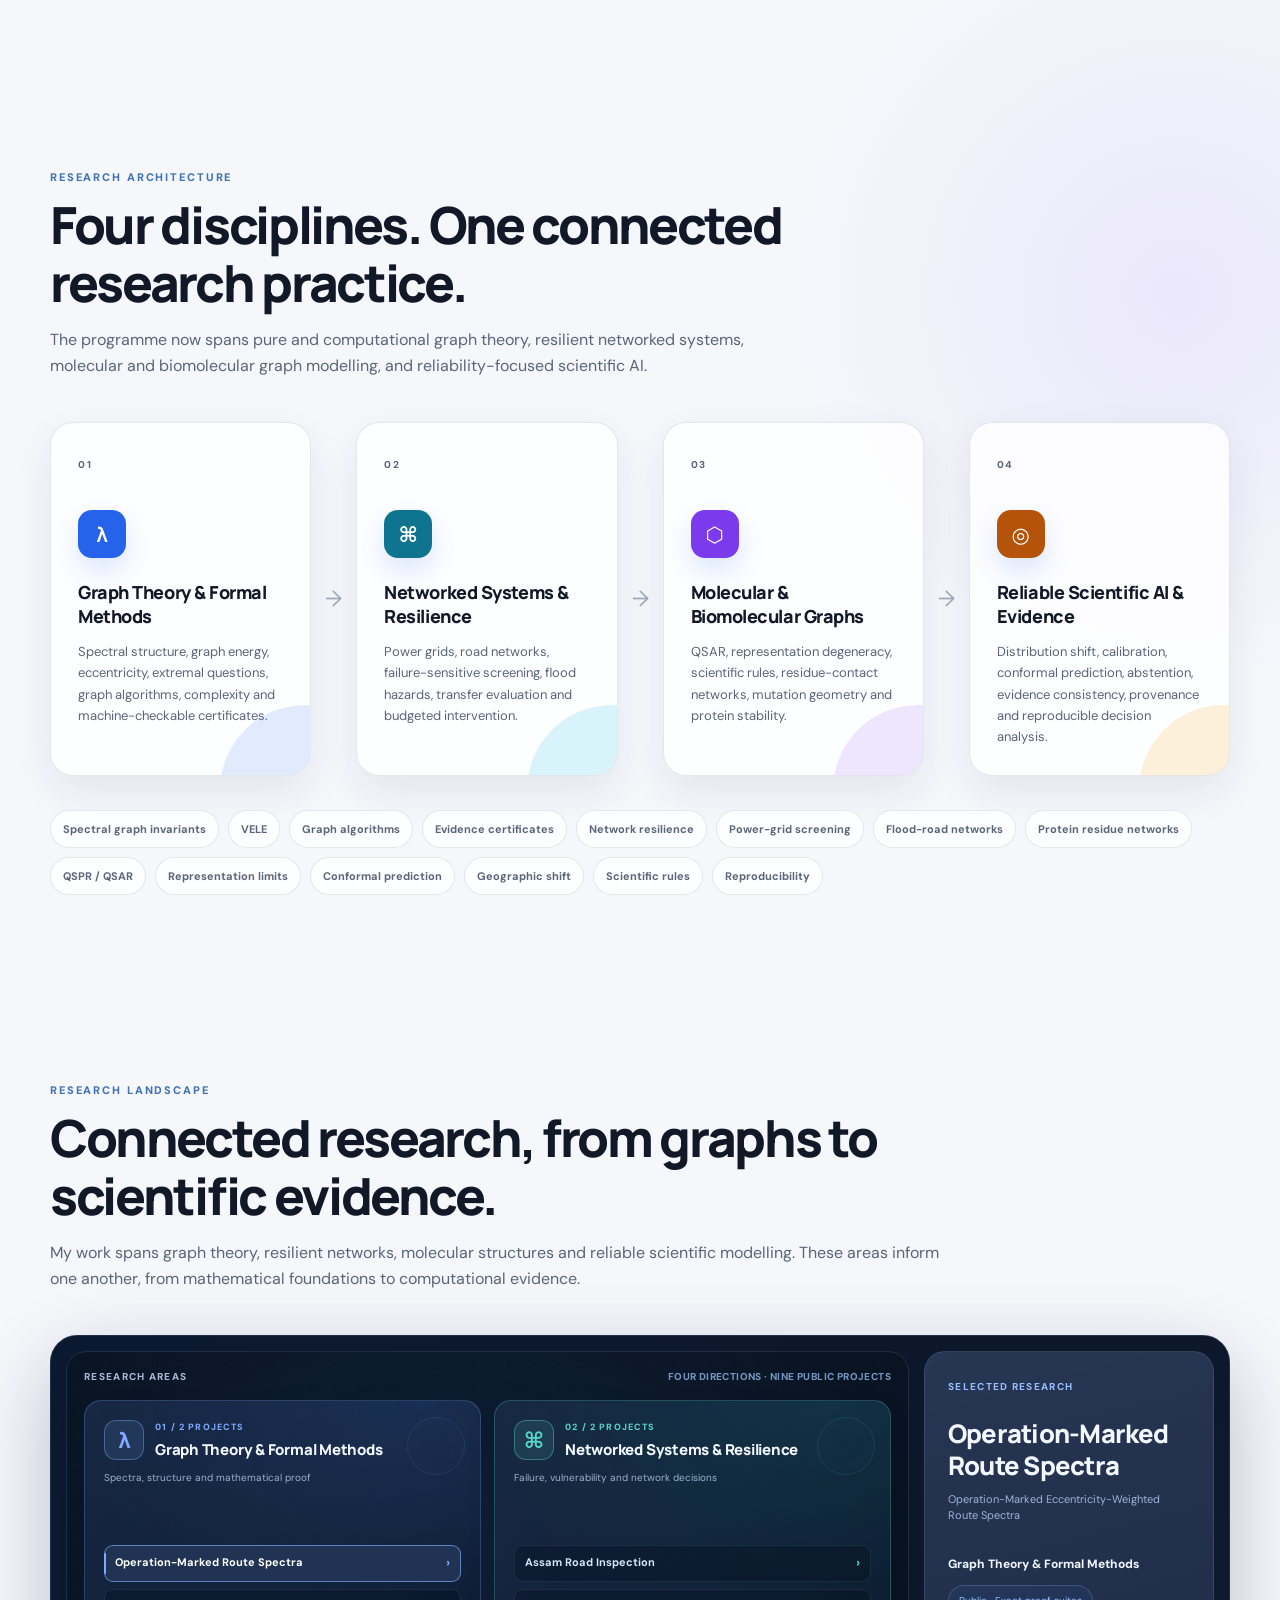
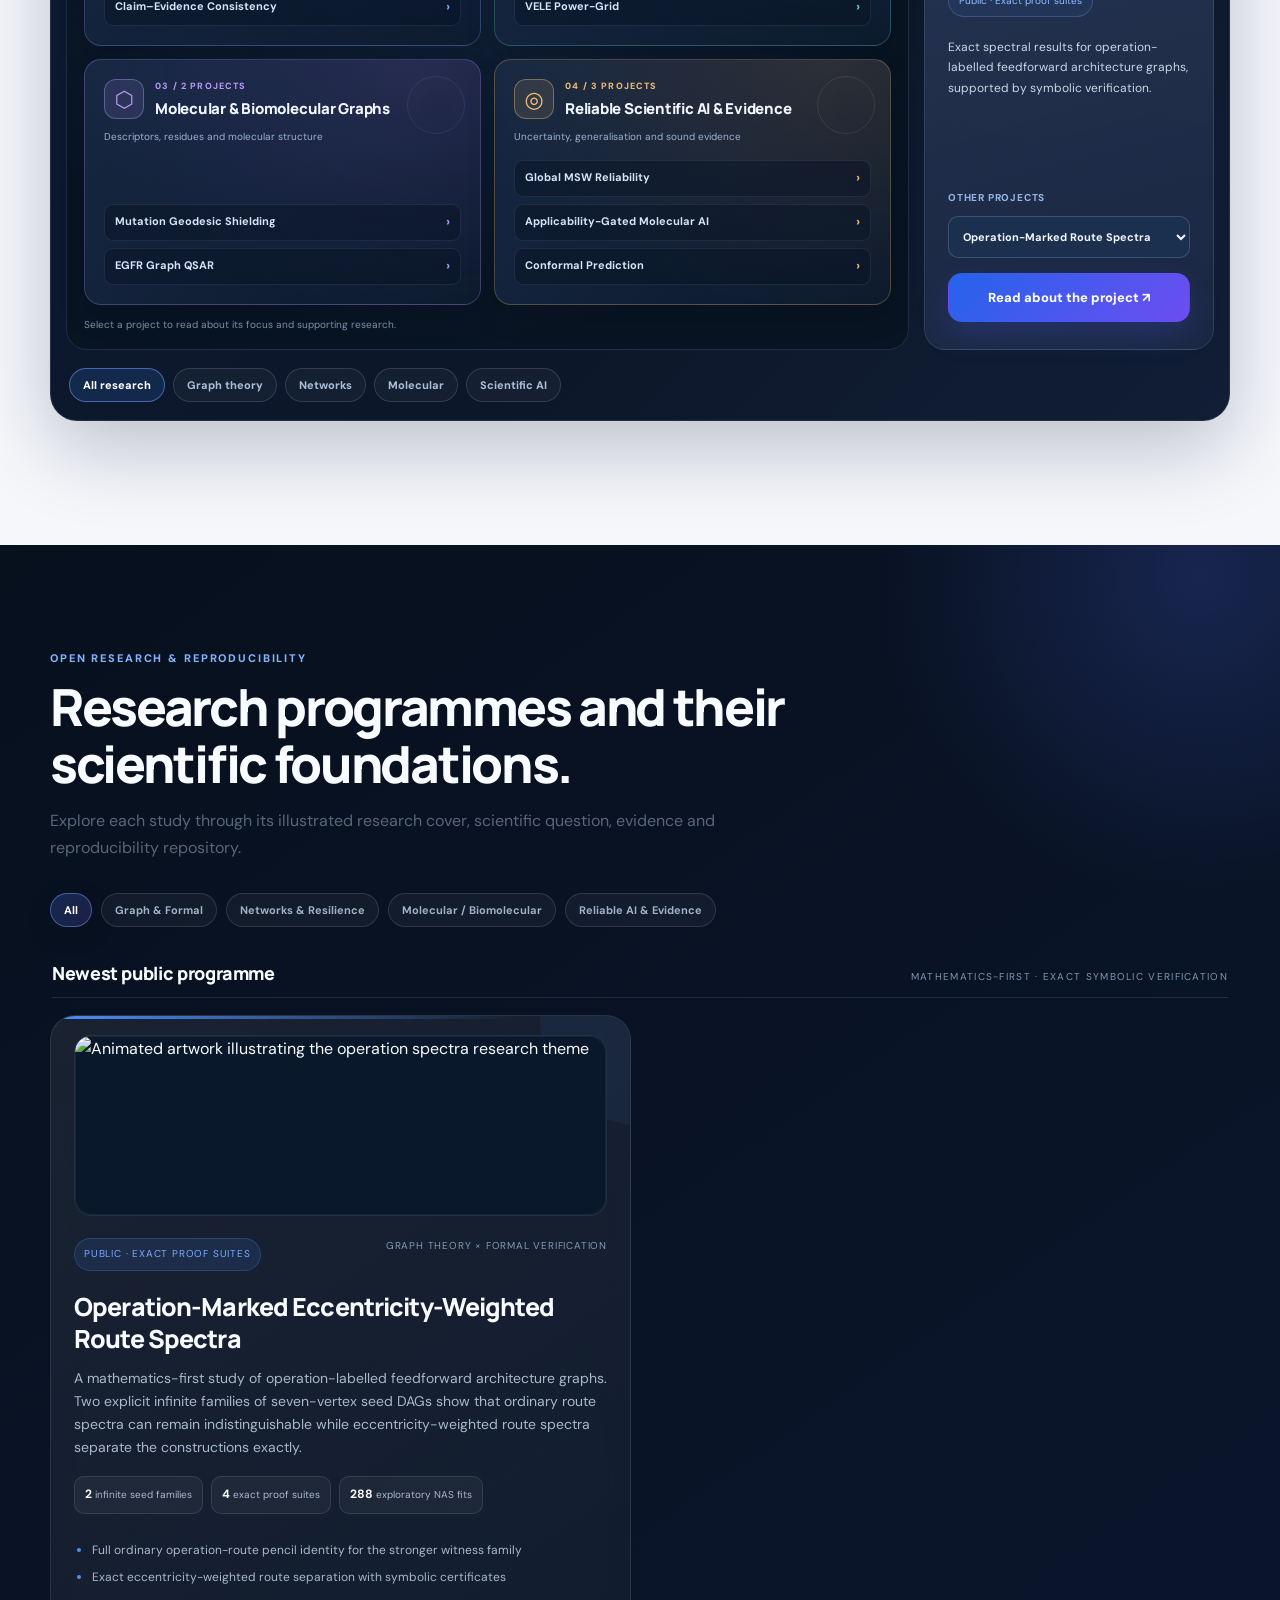
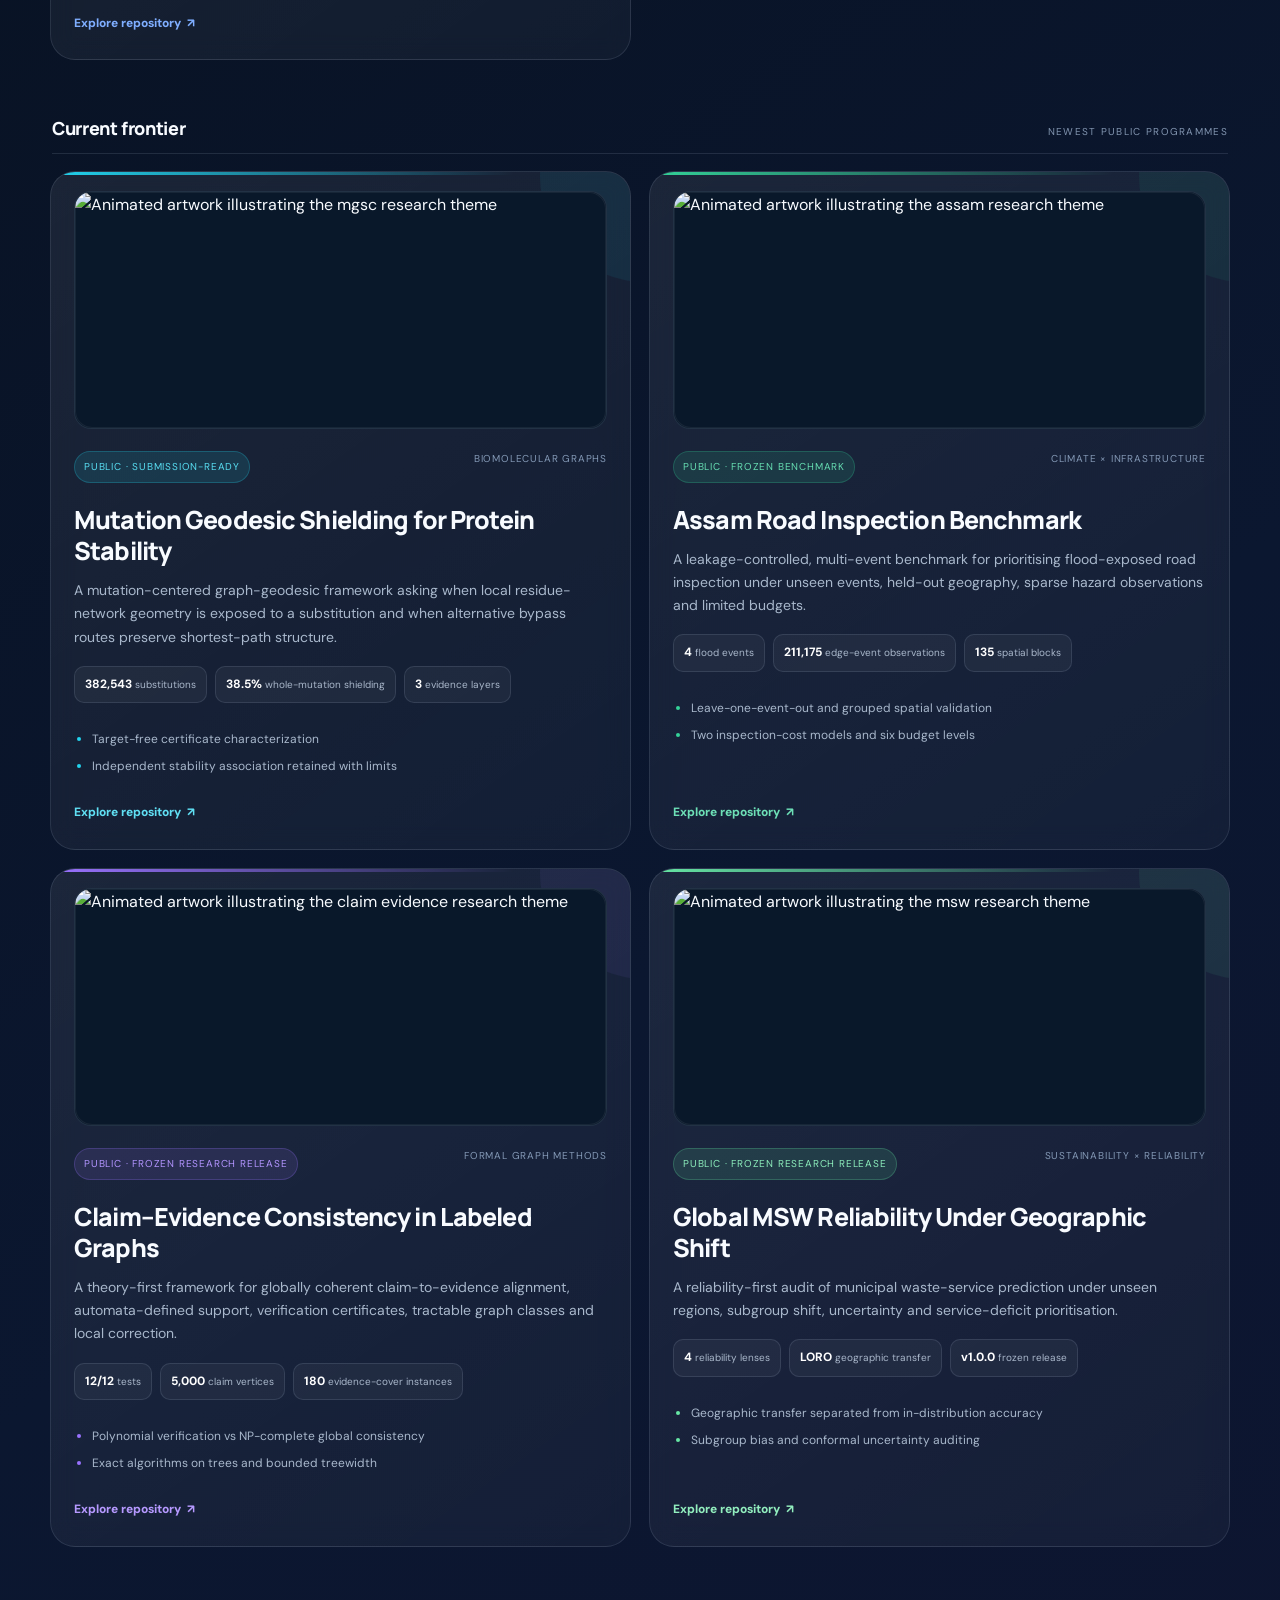
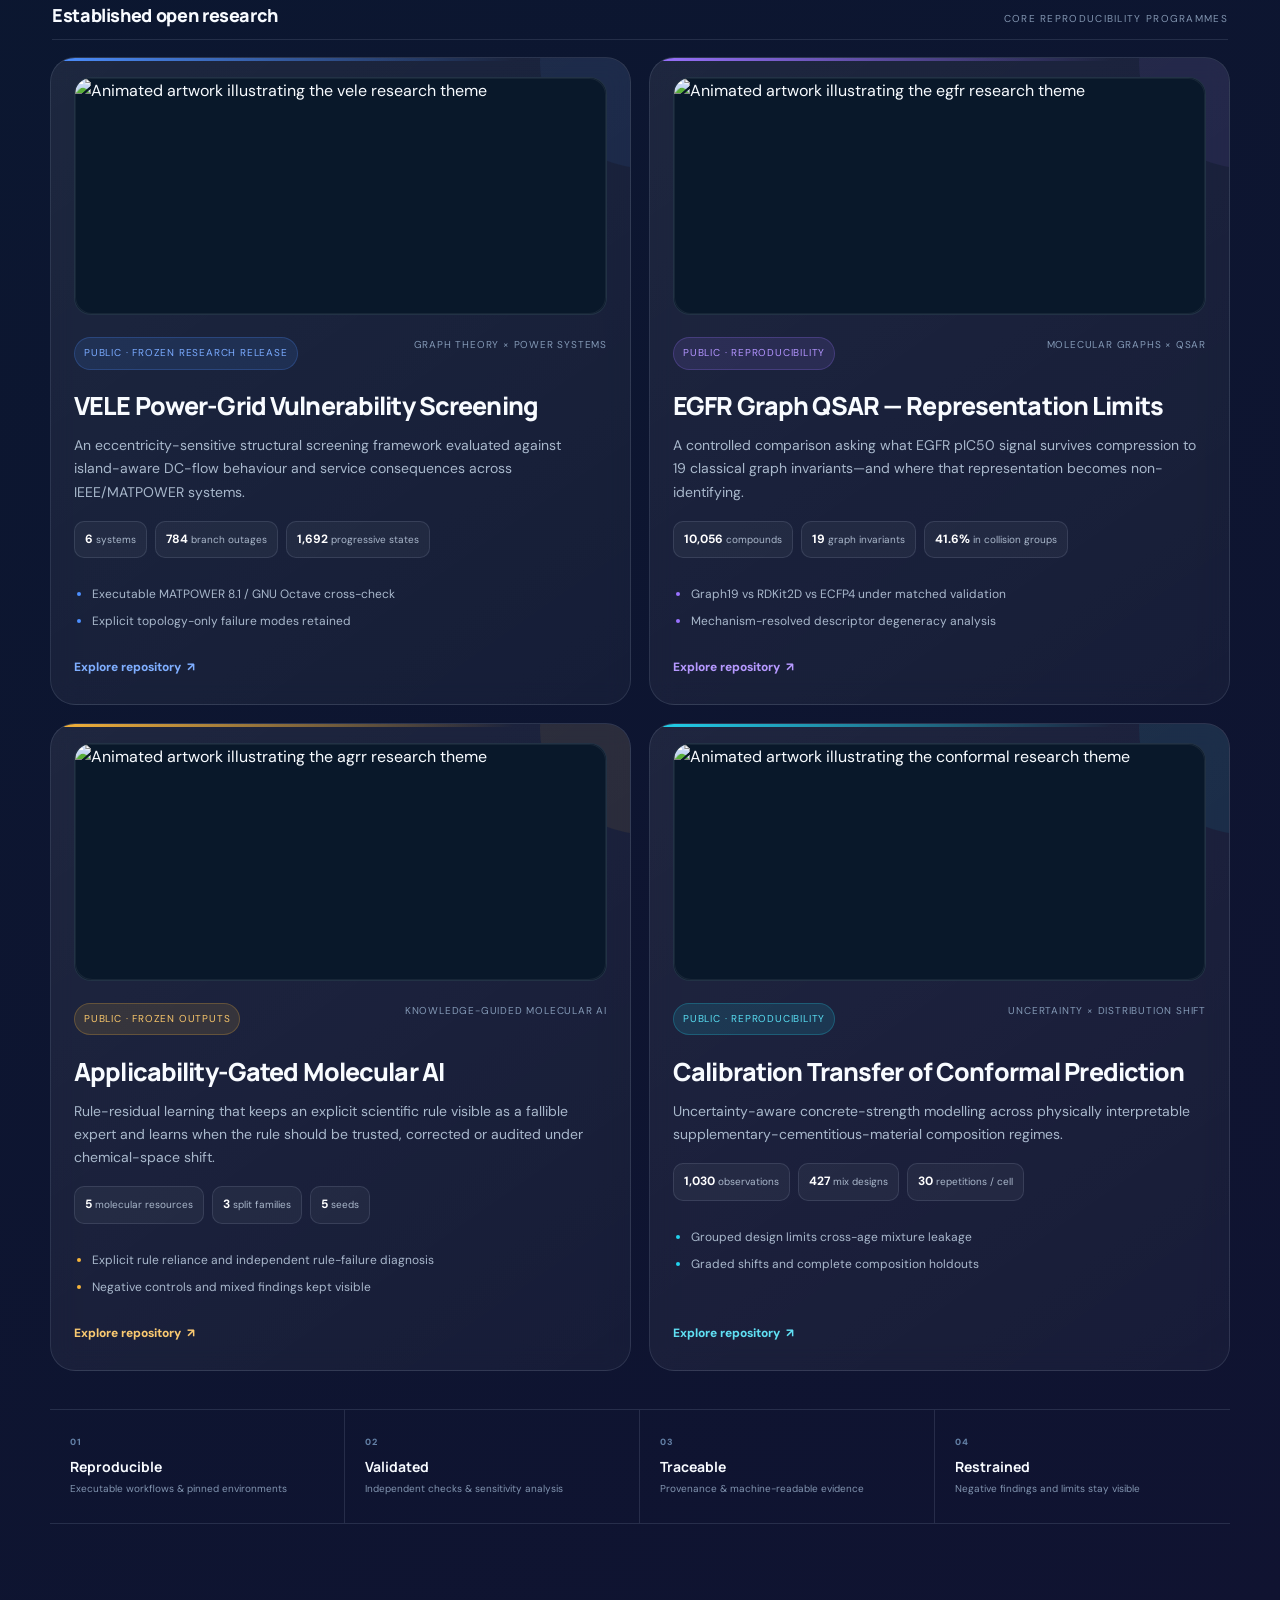
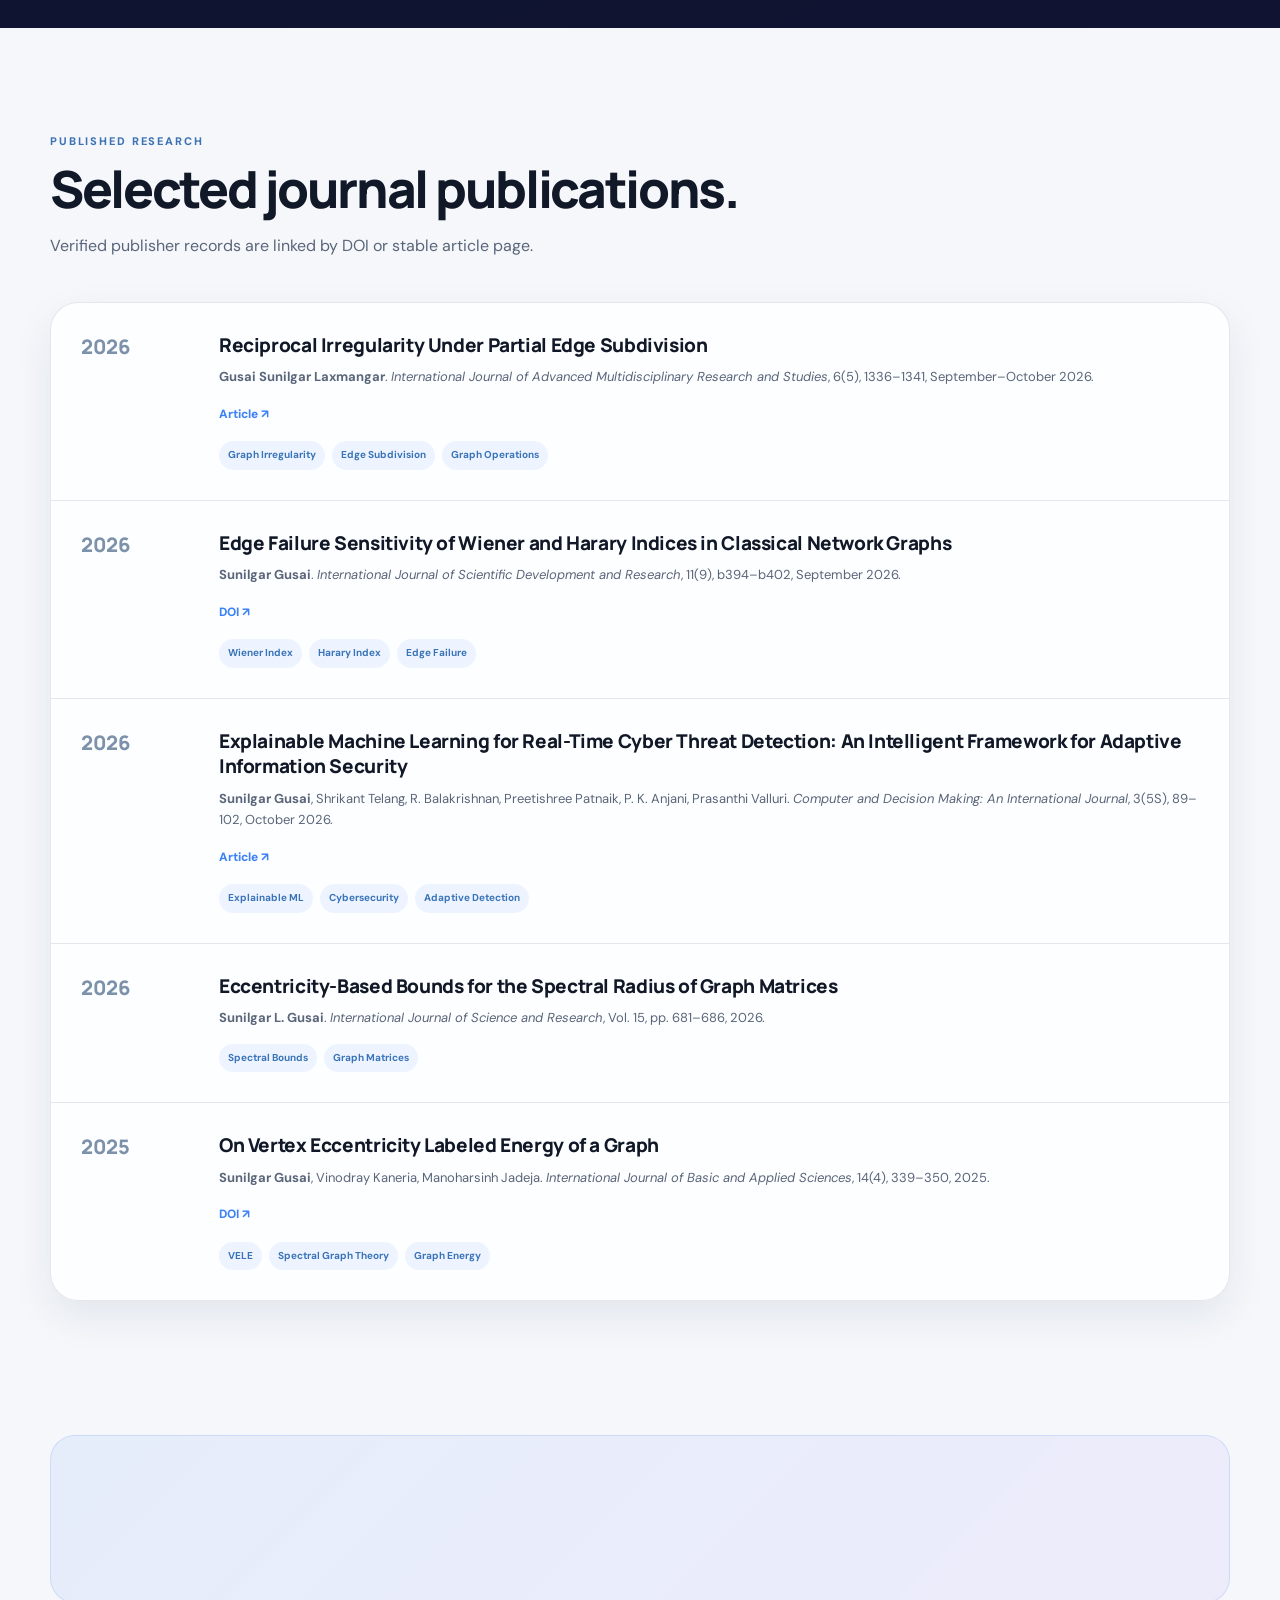
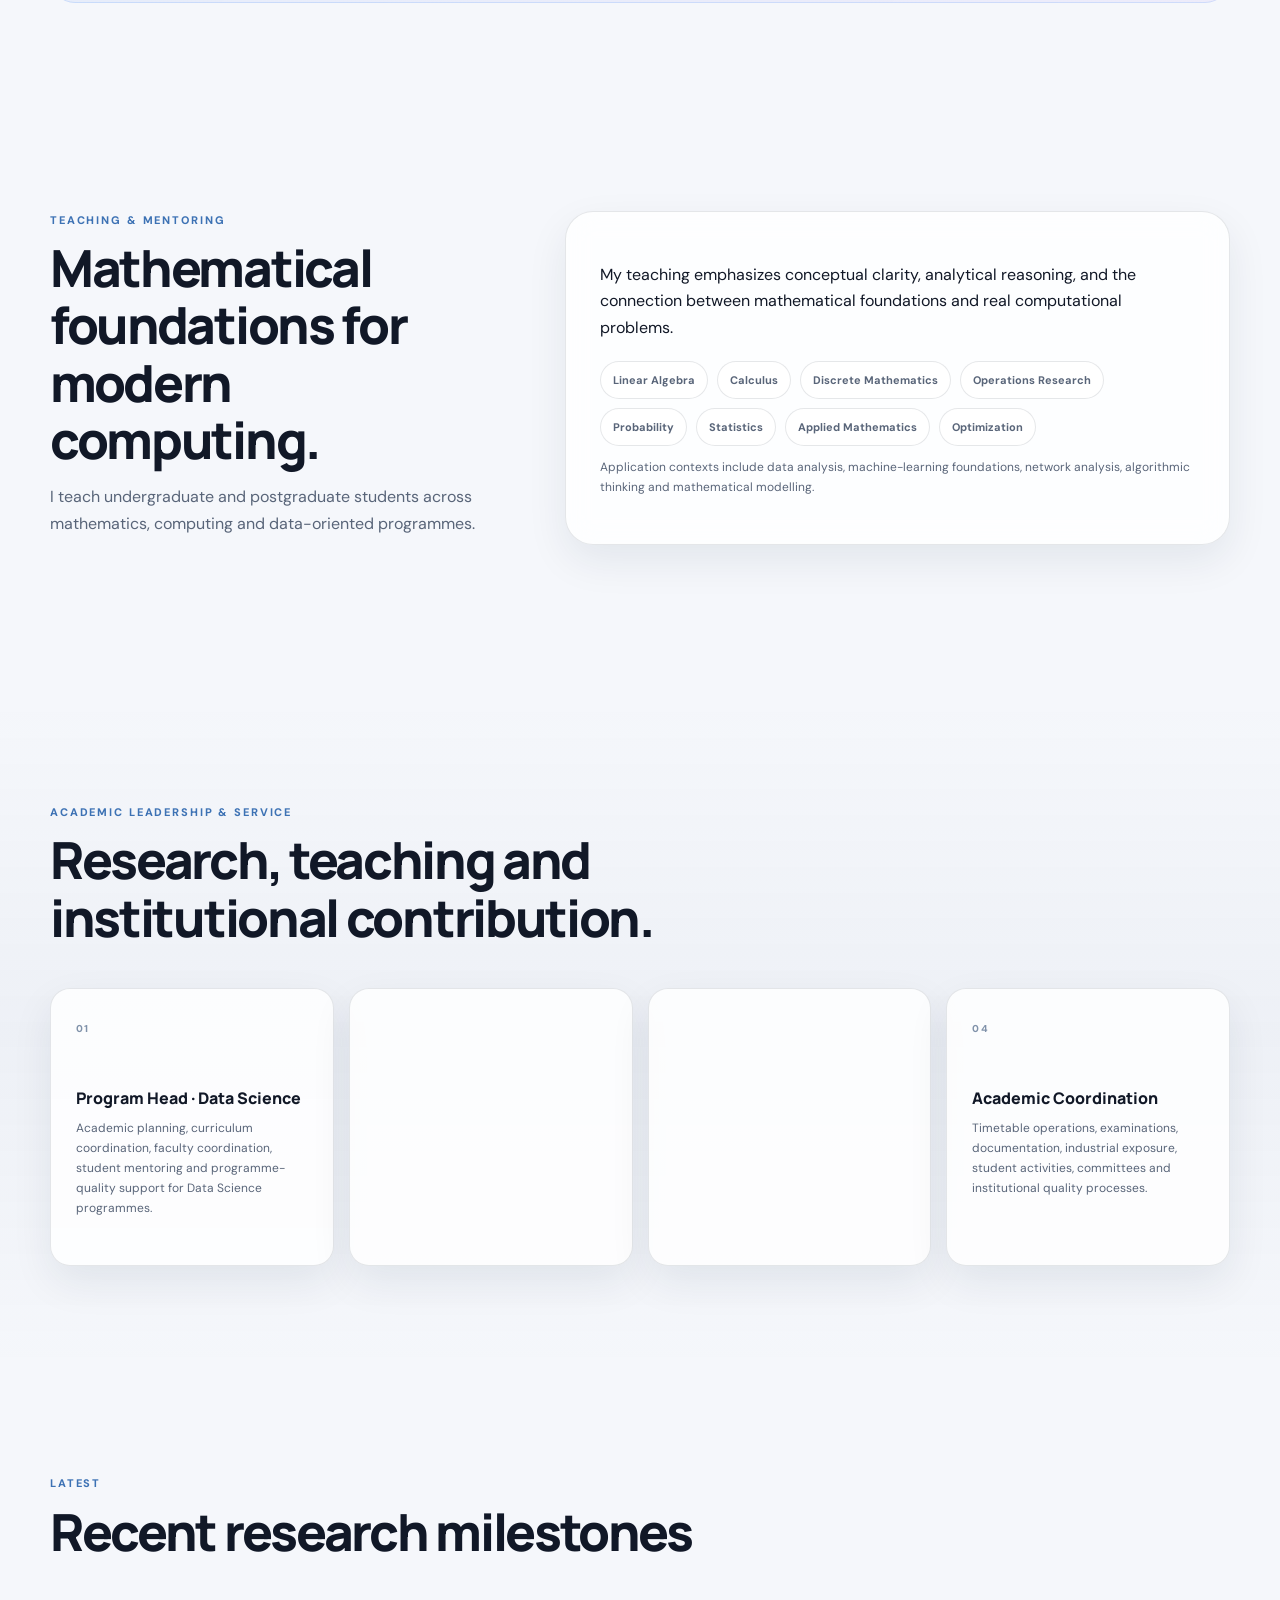
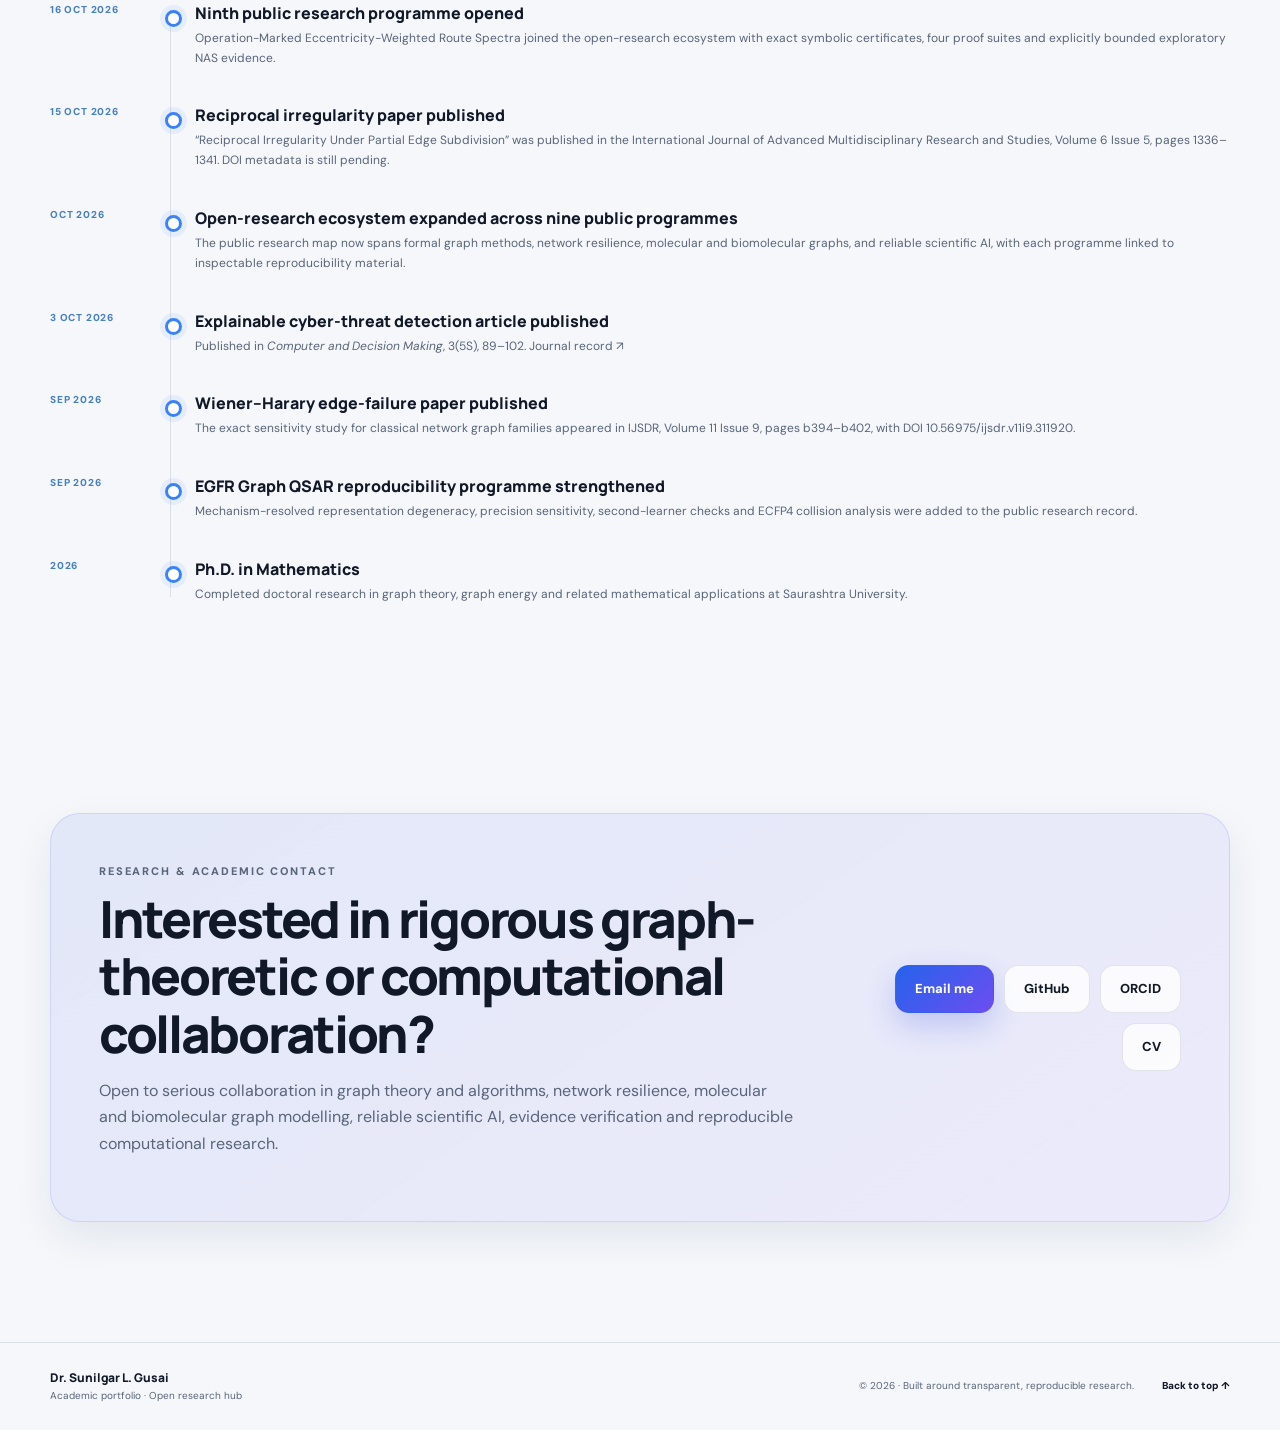
==== commit 64db7863: "Install selected SG orbital research identity in site navigation" ====
--- a/index.html
+++ b/index.html
@@ -9,6 +9,7 @@
   <meta name="keywords" content="Sunilgar Gusai, spectral graph theory, graph energy, VELE, formal graph methods, network resilience, protein residue networks, molecular graphs, QSAR, scientific machine learning, conformal prediction, evidence consistency, reproducible research" />
   <meta name="robots" content="index, follow" />
   <meta name="theme-color" content="#08111f" />
+  <link rel="icon" type="image/webp" sizes="96x96" href="assets/sg-orbital-logo.webp" />
   <link rel="canonical" href="https://sunilgargusai.github.io/sunilgar-portfolio/" />
   <meta property="og:type" content="website" />
   <meta property="og:title" content="Dr. Sunilgar L. Gusai | Mathematics → Networks → Reliable AI" />
@@ -51,7 +52,7 @@
   <header class="site-header" id="site-header">
     <nav class="nav container" aria-label="Primary navigation">
       <a class="brand" href="#home" aria-label="Dr. Sunilgar L. Gusai — home">
-        <span class="brand-mark">SG</span>
+        <img class="brand-mark brand-mark-image" src="assets/sg-orbital-logo.webp" width="48" height="48" alt="" decoding="async" />
         <span class="brand-copy"><strong>Sunilgar Gusai</strong><small>Research Portfolio</small></span>
       </a>
       <div class="nav-actions">
--- a/style.css
+++ b/style.css
@@ -49,3 +49,13 @@
 
 @media(max-width:1050px){.nav-links{gap:14px;font-size:12px}}
 @media(max-width:650px){.project-group-heading{align-items:flex-start;flex-direction:column;gap:3px}.research-filters{gap:7px}.research-filter{padding:8px 10px;font-size:10px}}
+
+/* Research pillar icon contrast fix: the base rule sets white text, so currentColor would produce white-on-white icons. */
+.pillar-blue .pillar-icon{background-color:#2563eb}
+.pillar-cyan .pillar-icon{background-color:#0e7490}
+.pillar-violet .pillar-icon{background-color:#7c3aed}
+.pillar-amber .pillar-icon{background-color:#b45309}
+
+/* Approved SG orbital monogram: high-density transparent image, real name remains accessible text. */
+.brand .brand-mark-image{display:block;width:48px;height:48px;flex:none;object-fit:contain;border-radius:0;background:none;box-shadow:none}
+@media(max-width:570px){.brand .brand-mark-image{width:44px;height:44px}}
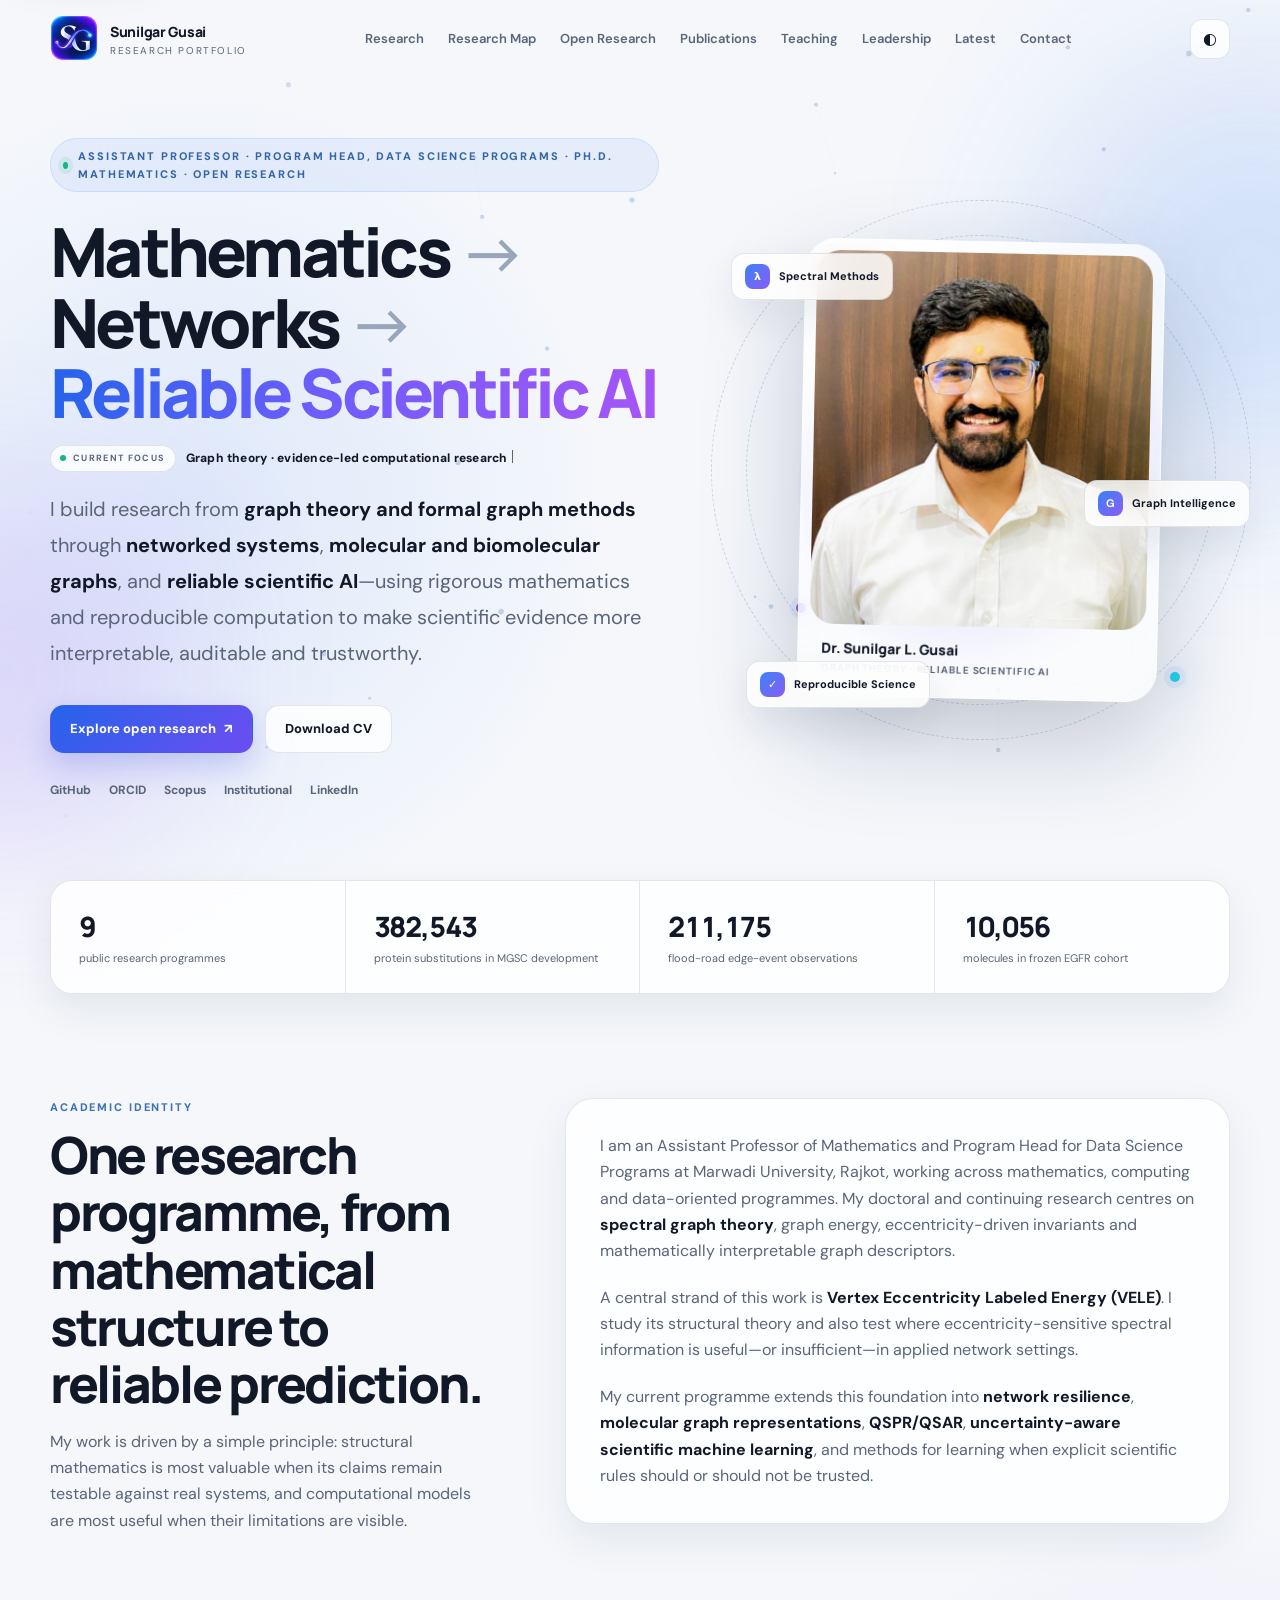
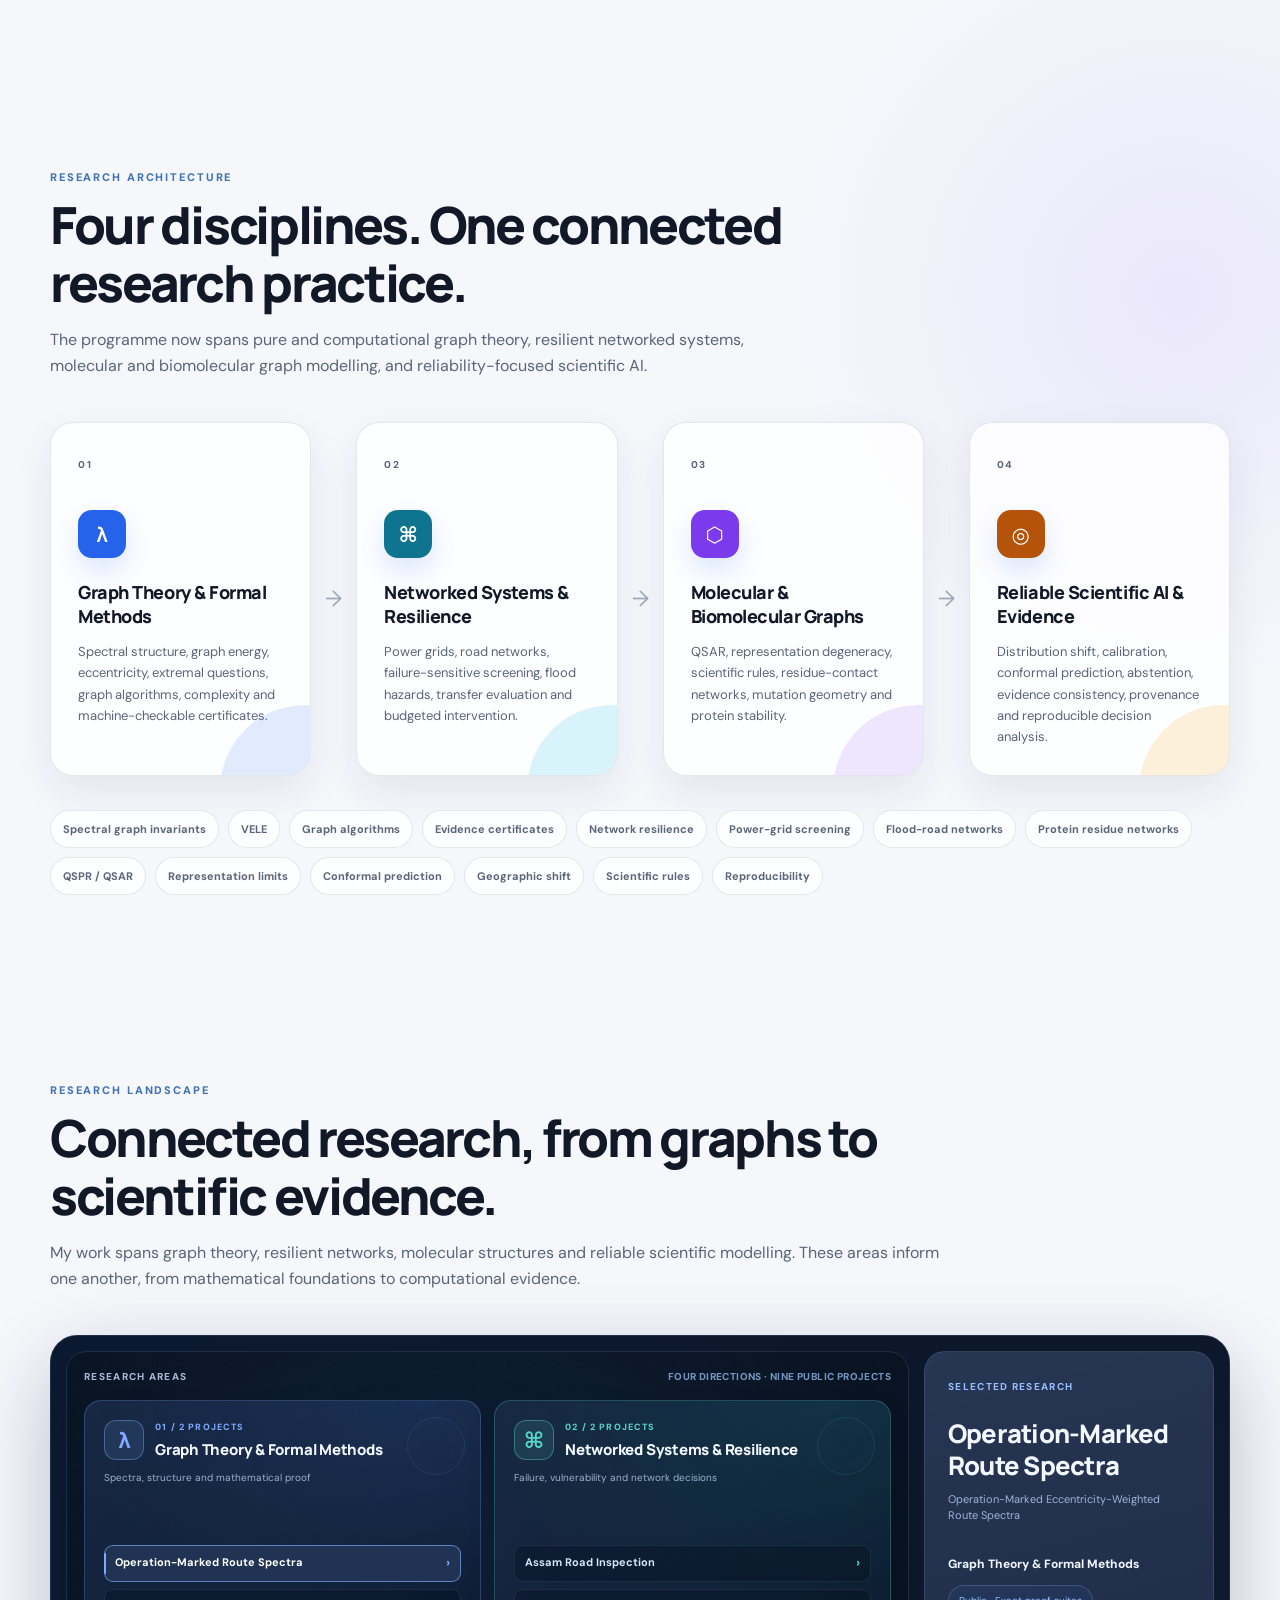
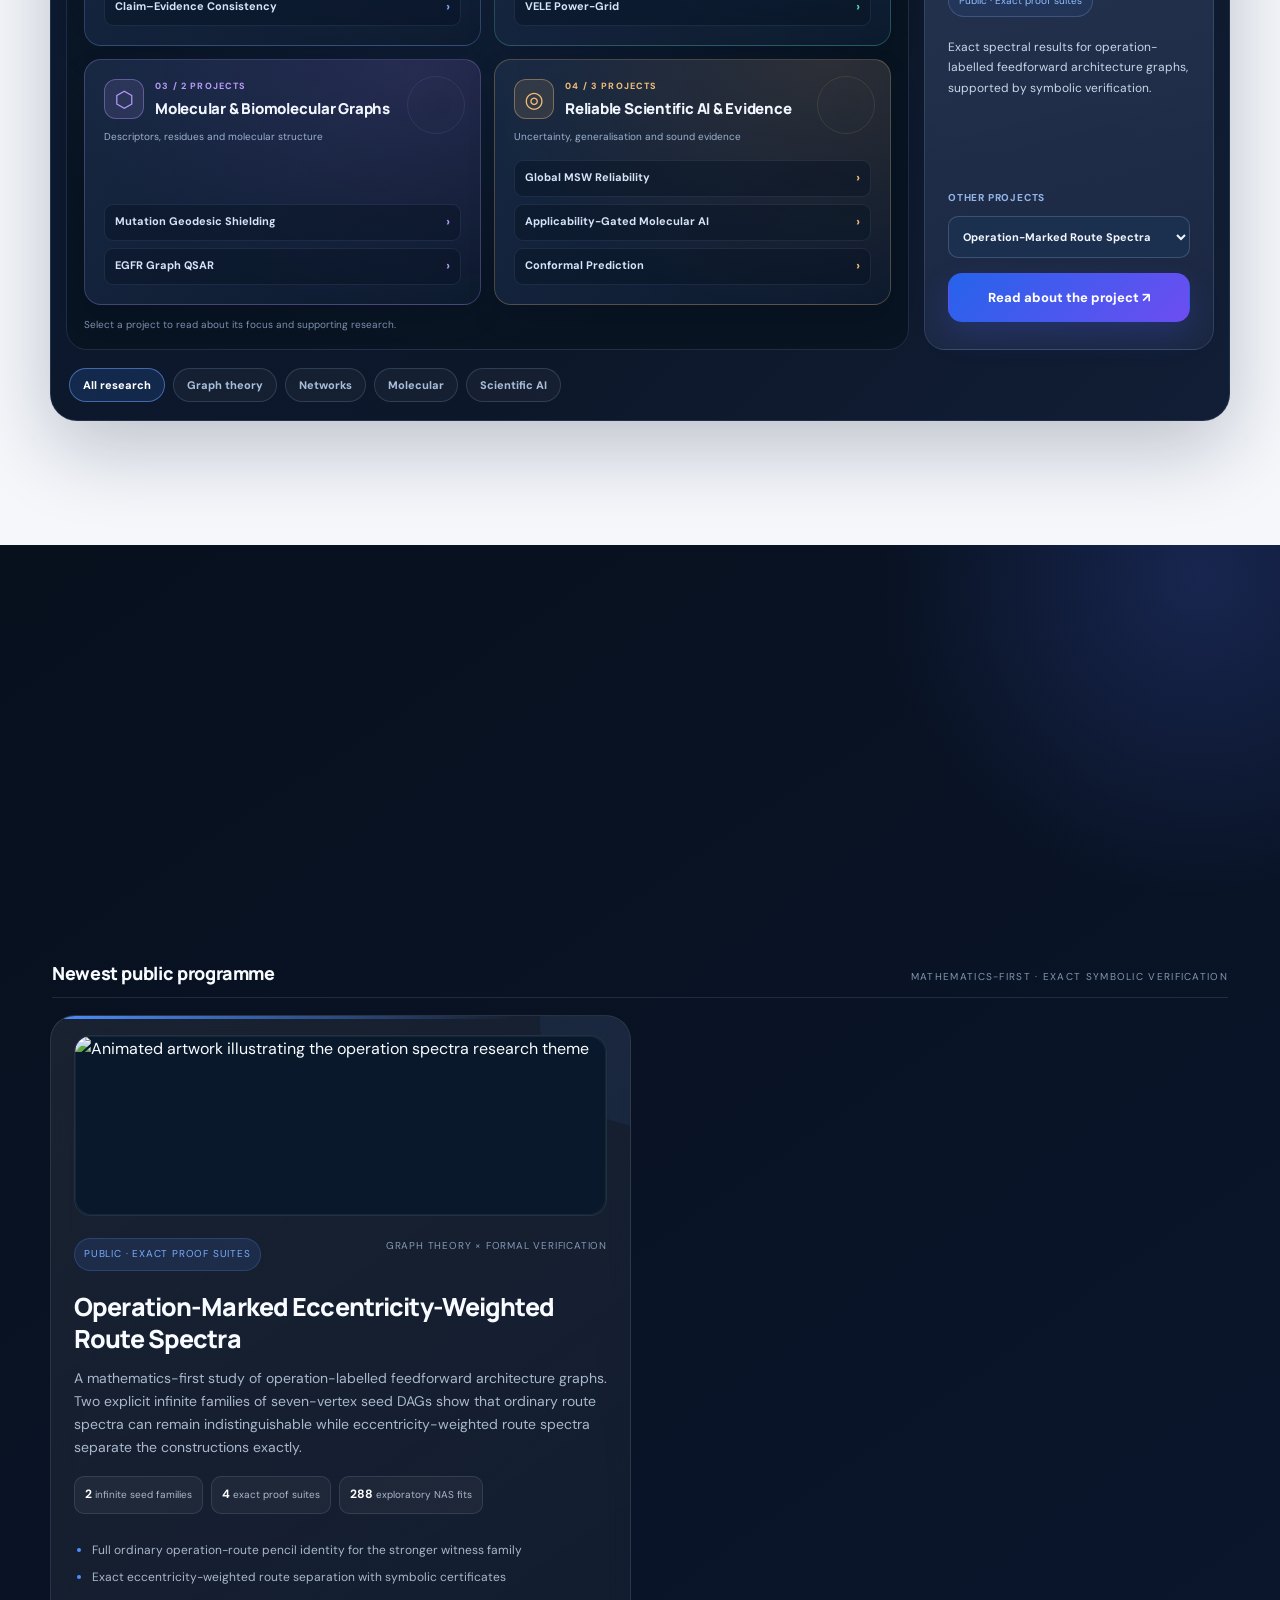
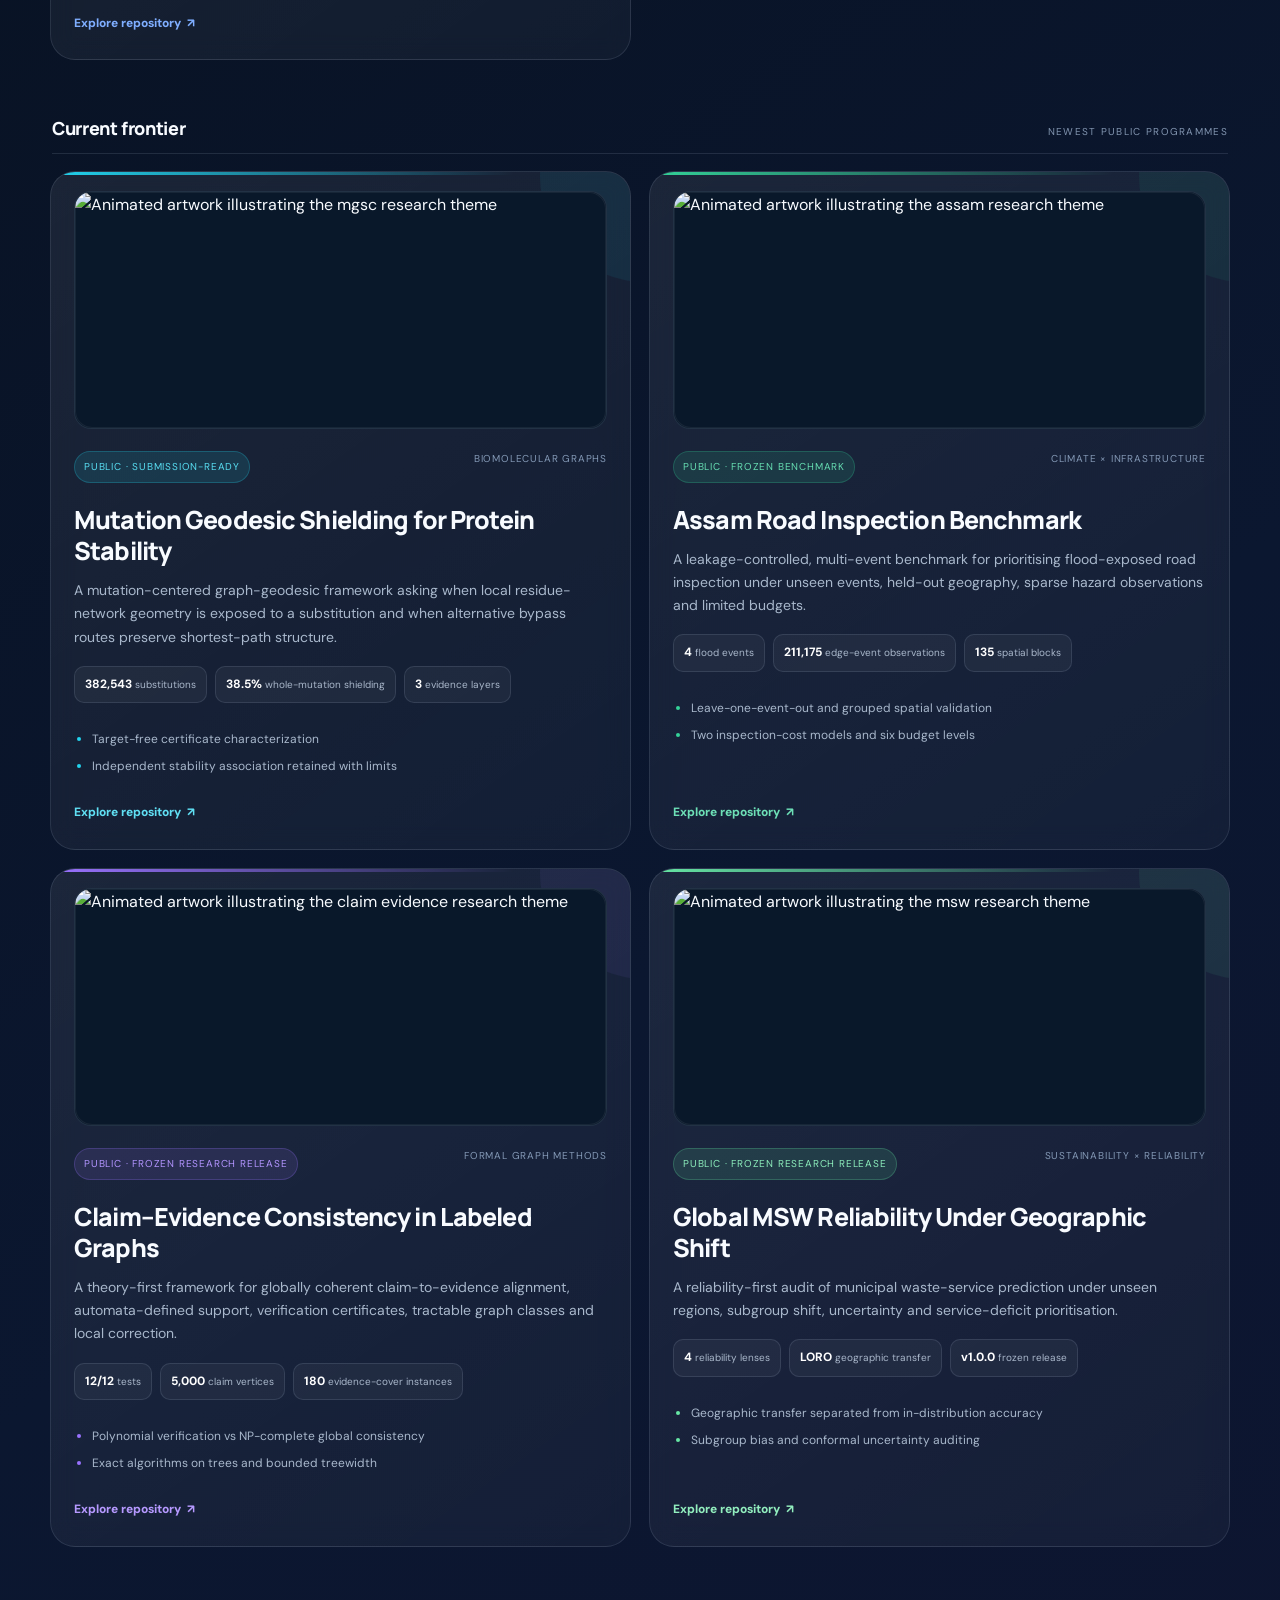
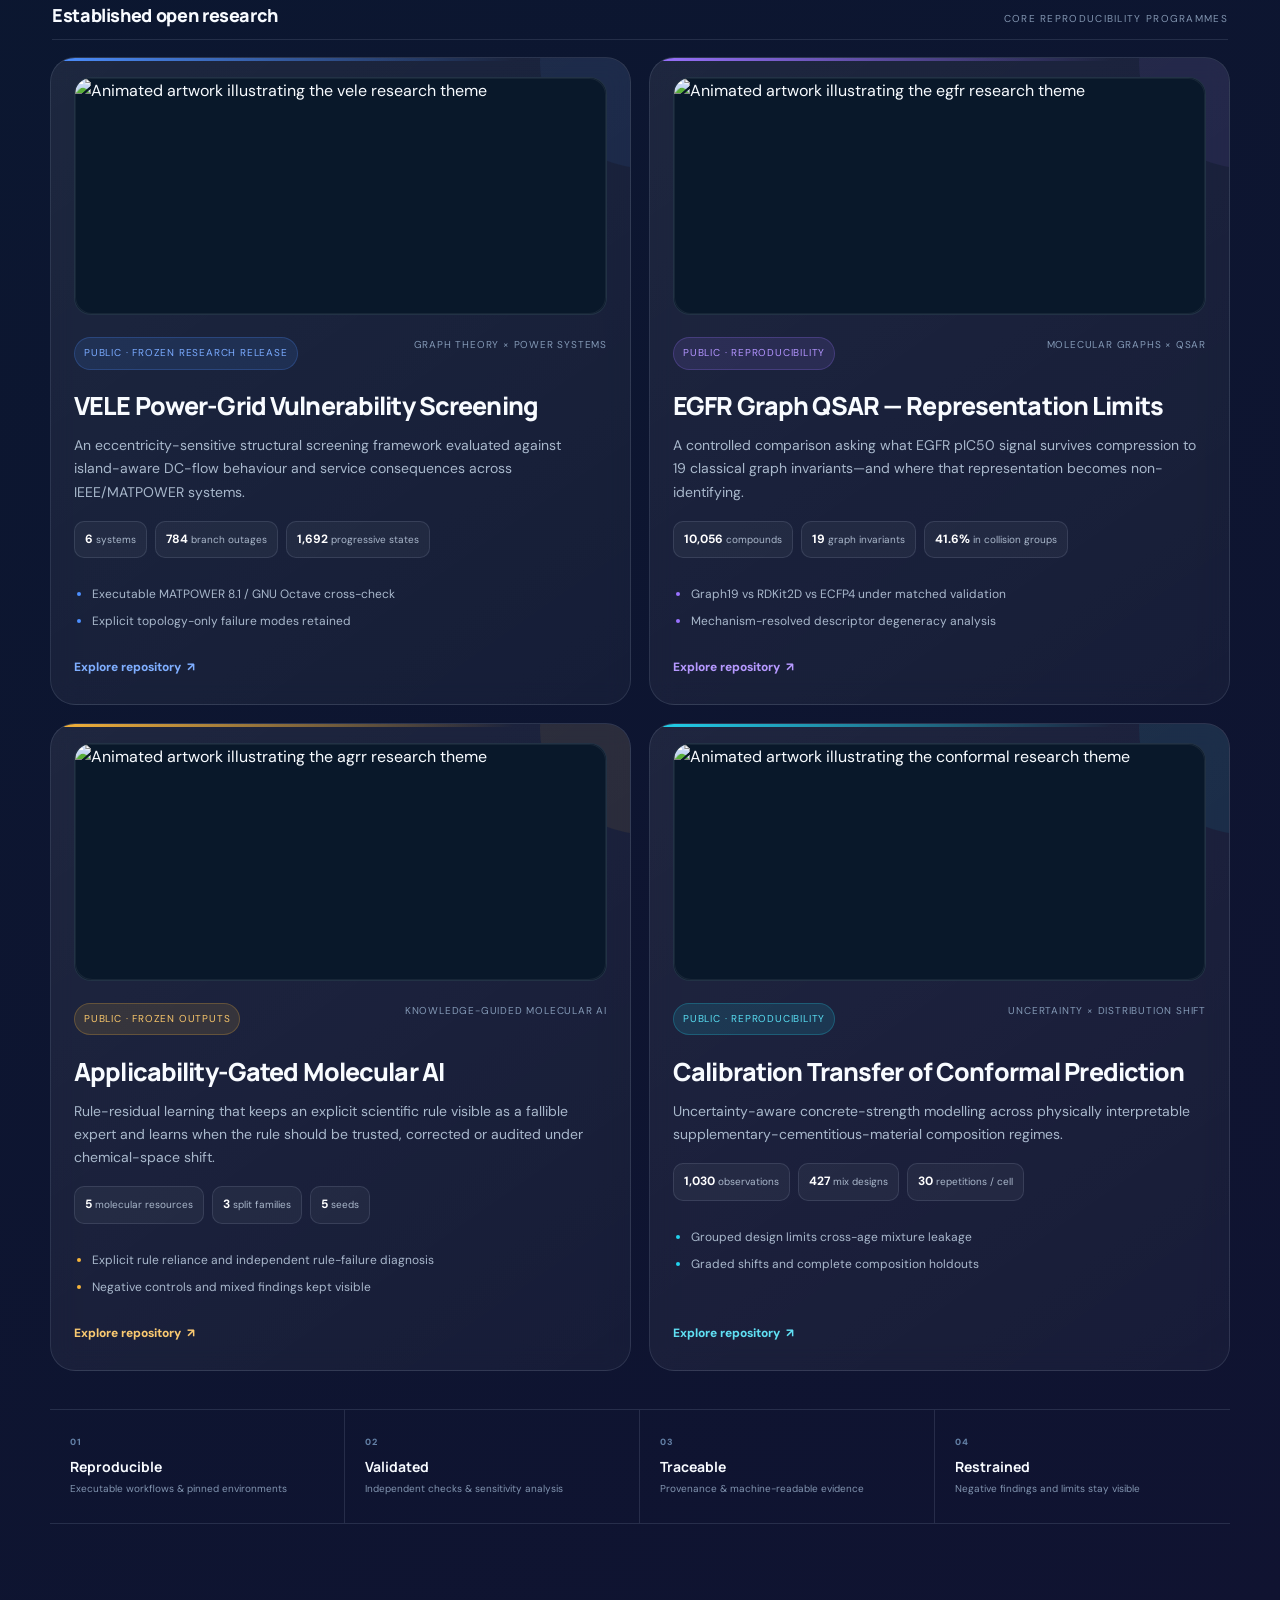
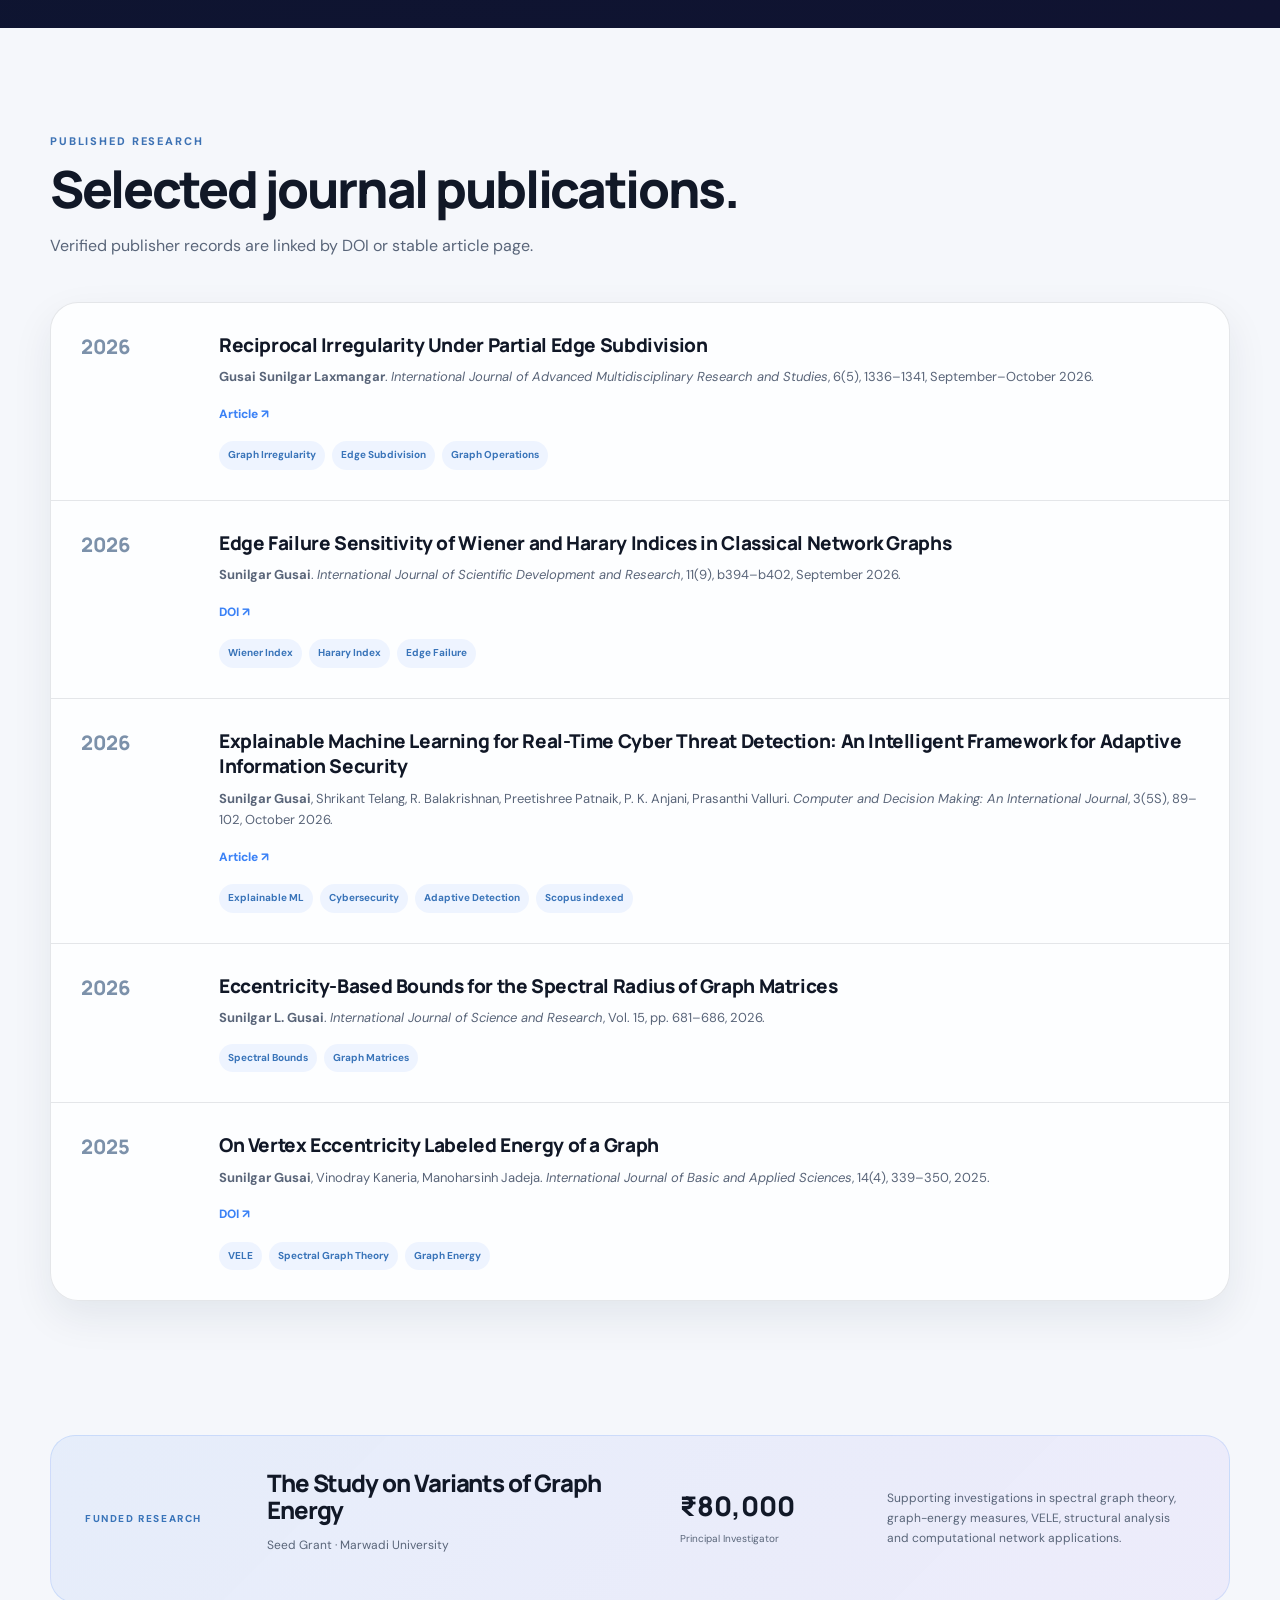
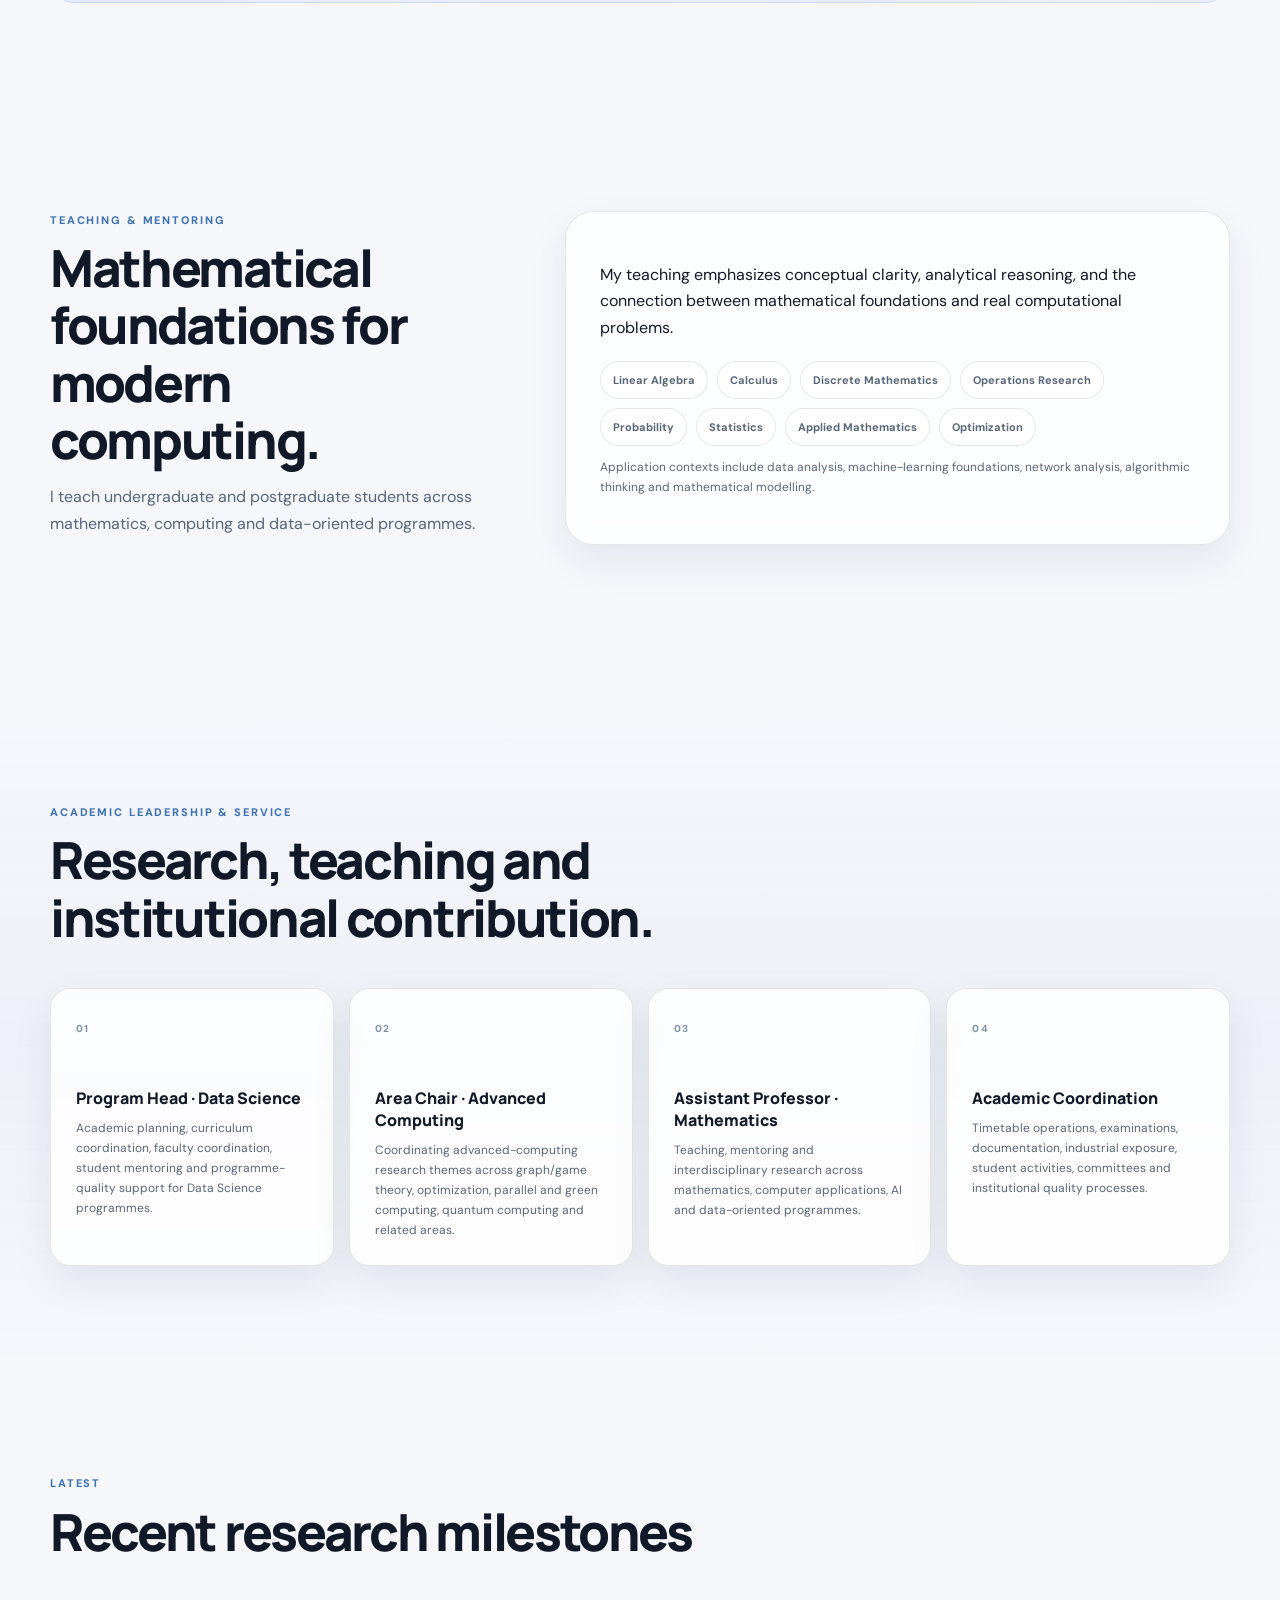
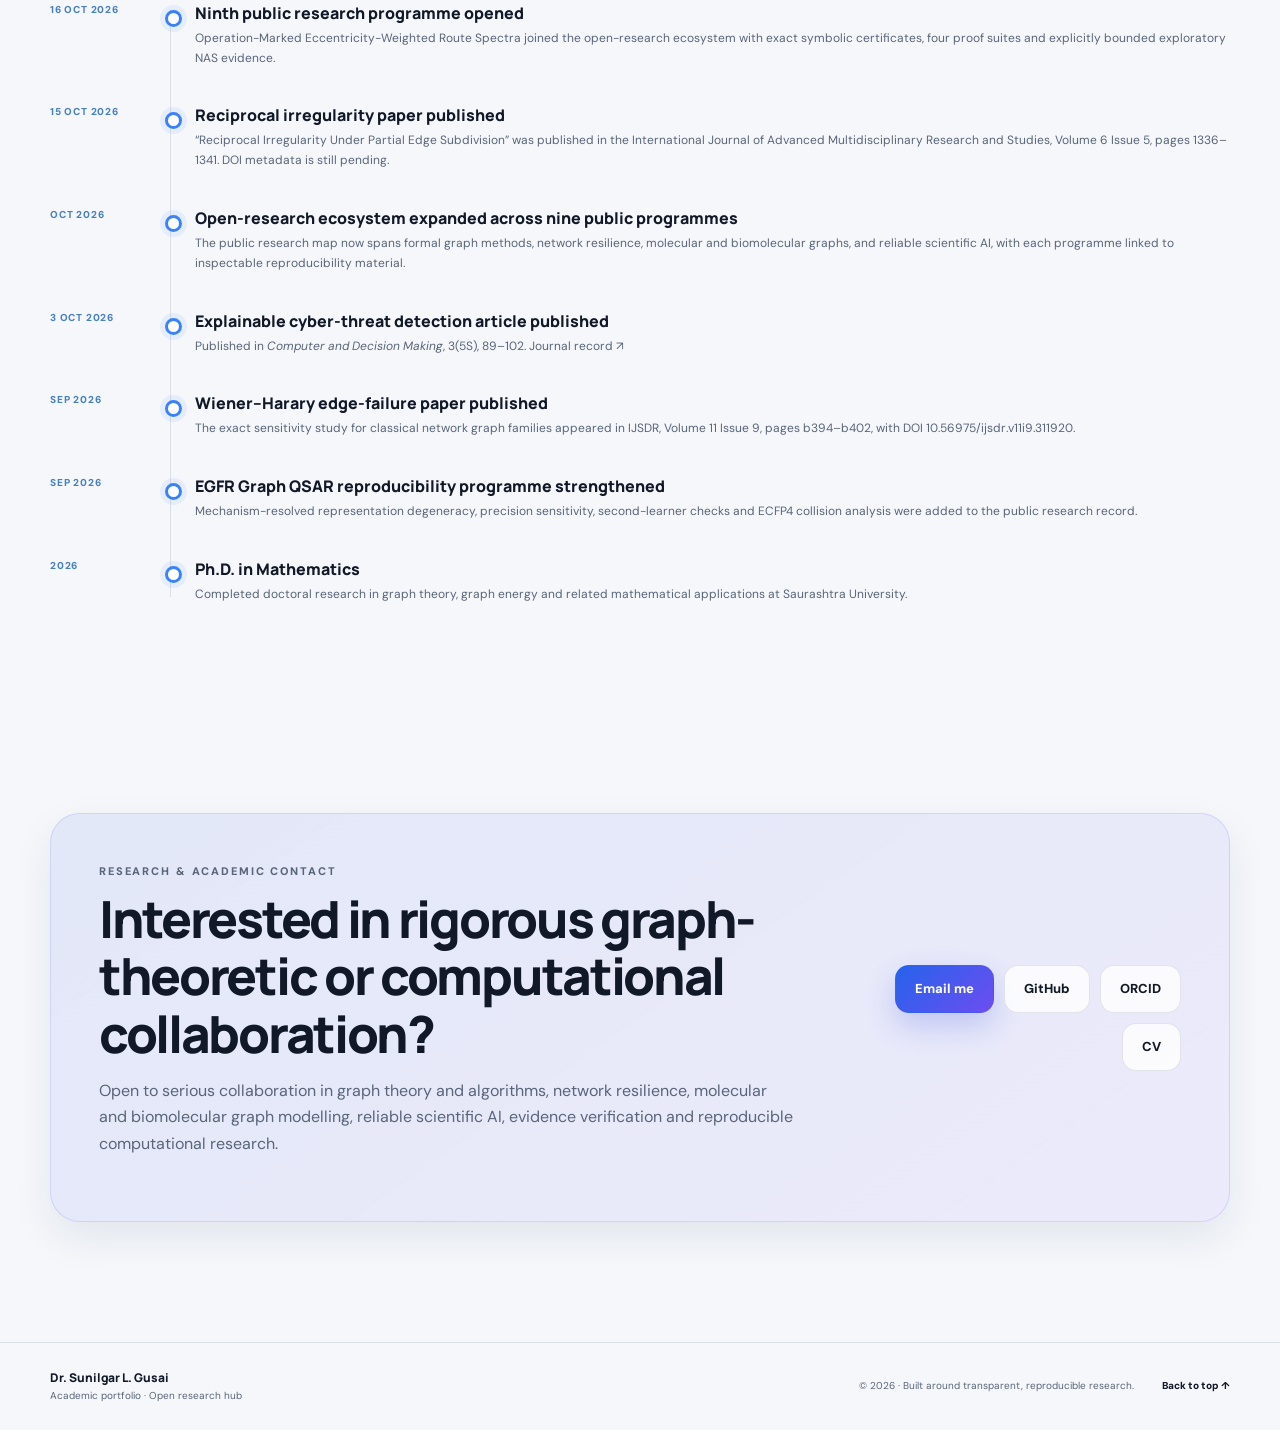
==== commit 6a136c7b: "chore: sync academic identity surfaces" ====
--- a/index.html
+++ b/index.html
@@ -192,7 +192,7 @@
 
     <article class="publication-item"><div class="pub-year">2026</div><div class="pub-content"><h3>Edge Failure Sensitivity of Wiener and Harary Indices in Classical Network Graphs</h3><p><strong>Sunilgar Gusai</strong>. <em>International Journal of Scientific Development and Research</em>, 11(9), b394–b402, September 2026.</p><div class="publication-actions"><a href="https://doi.org/10.56975/ijsdr.v11i9.311920" target="_blank" rel="noopener">DOI ↗</a></div><div class="pub-tags"><span>Wiener Index</span><span>Harary Index</span><span>Edge Failure</span></div></div></article>
 
-    <article class="publication-item"><div class="pub-year">2026</div><div class="pub-content"><h3>Explainable Machine Learning for Real-Time Cyber Threat Detection: An Intelligent Framework for Adaptive Information Security</h3><p><strong>Sunilgar Gusai</strong>, Shrikant Telang, R. Balakrishnan, Preetishree Patnaik, P. K. Anjani, Prasanthi Valluri. <em>Computer and Decision Making: An International Journal</em>, 3(5S), 89–102, October 2026.</p><div class="publication-actions"><a href="https://comdem.org/index.php/comdem/article/view/18726" target="_blank" rel="noopener">Article ↗</a></div><div class="pub-tags"><span>Explainable ML</span><span>Cybersecurity</span><span>Adaptive Detection</span></div></div></article>
+    <article class="publication-item"><div class="pub-year">2026</div><div class="pub-content"><h3>Explainable Machine Learning for Real-Time Cyber Threat Detection: An Intelligent Framework for Adaptive Information Security</h3><p><strong>Sunilgar Gusai</strong>, Shrikant Telang, R. Balakrishnan, Preetishree Patnaik, P. K. Anjani, Prasanthi Valluri. <em>Computer and Decision Making: An International Journal</em>, 3(5S), 89–102, October 2026.</p><div class="publication-actions"><a href="https://comdem.org/index.php/comdem/article/view/18726" target="_blank" rel="noopener">Article ↗</a></div><div class="pub-tags"><span>Explainable ML</span><span>Cybersecurity</span><span>Adaptive Detection</span><span>Scopus indexed</span></div></div></article>
 
     <article class="publication-item"><div class="pub-year">2026</div><div class="pub-content"><h3>Eccentricity-Based Bounds for the Spectral Radius of Graph Matrices</h3><p><strong>Sunilgar L. Gusai</strong>. <em>International Journal of Science and Research</em>, Vol. 15, pp. 681–686, 2026.</p><div class="pub-tags"><span>Spectral Bounds</span><span>Graph Matrices</span></div></div></article>
 
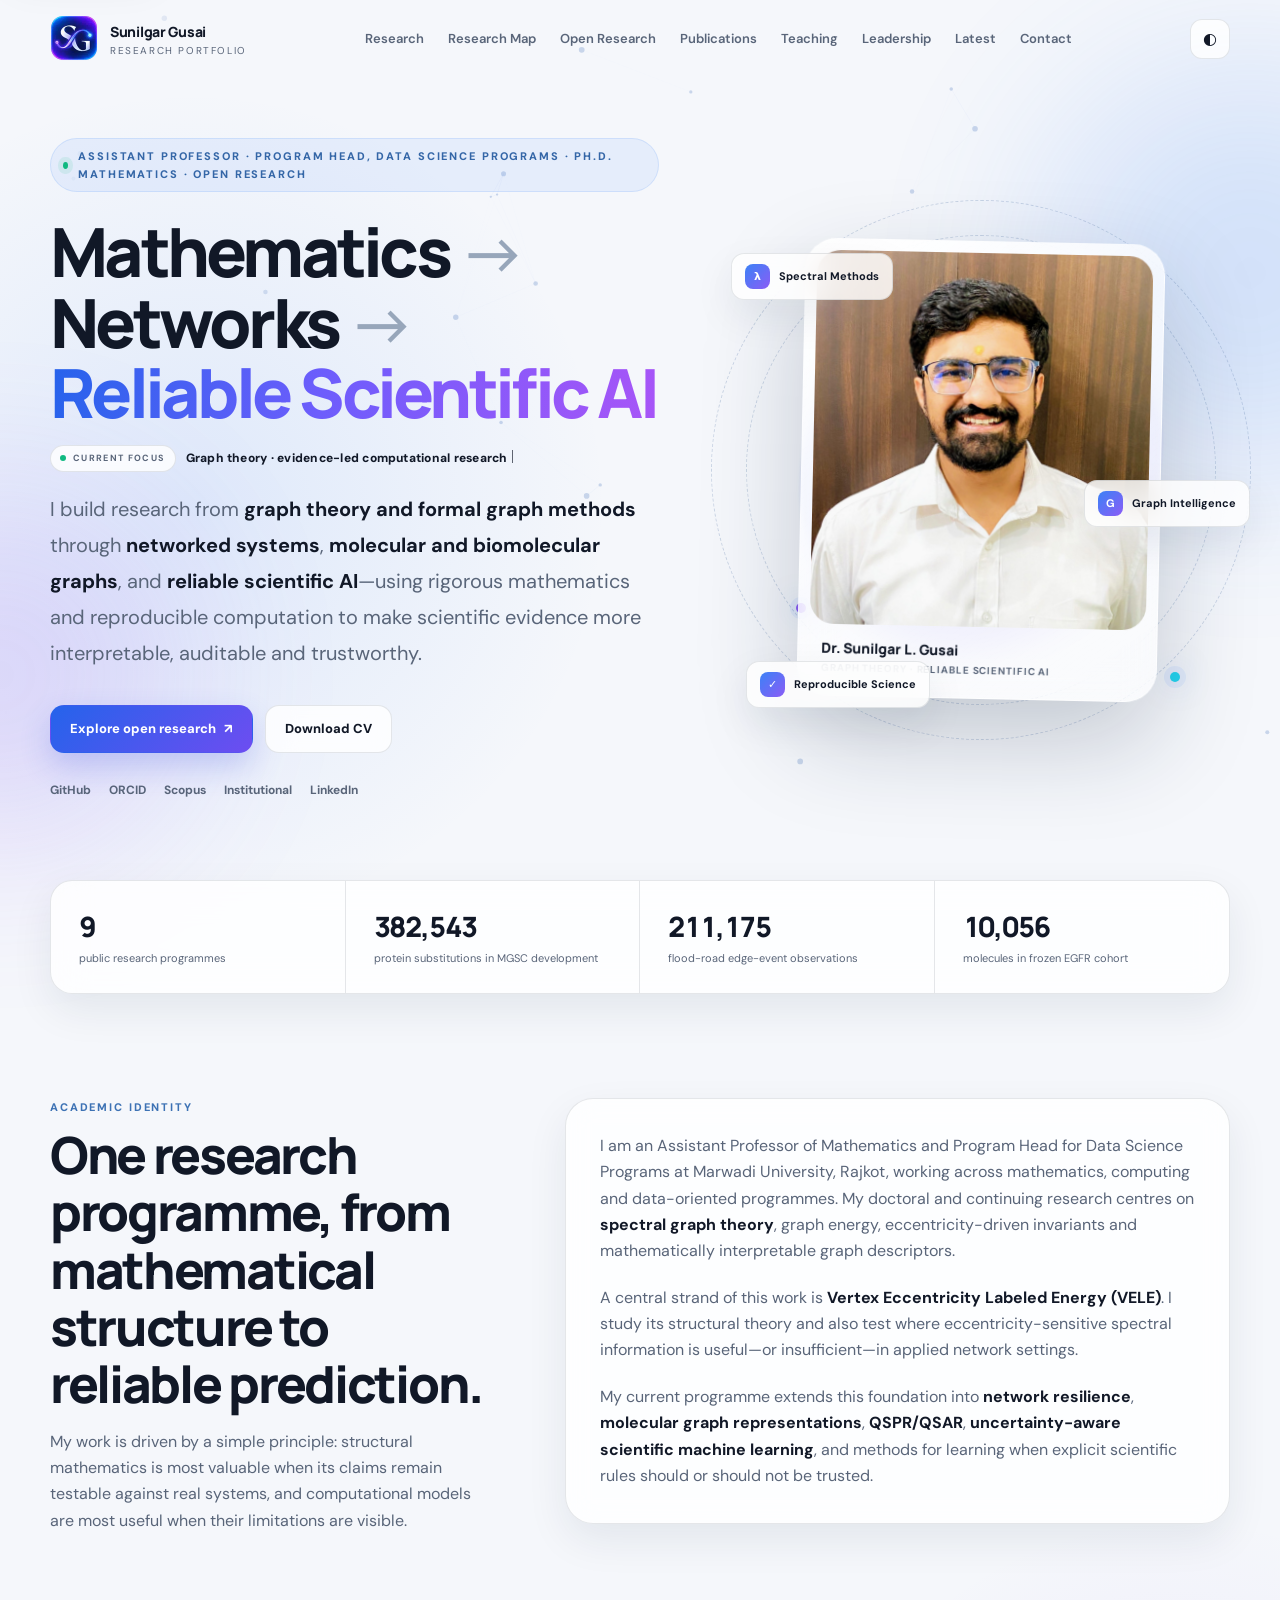
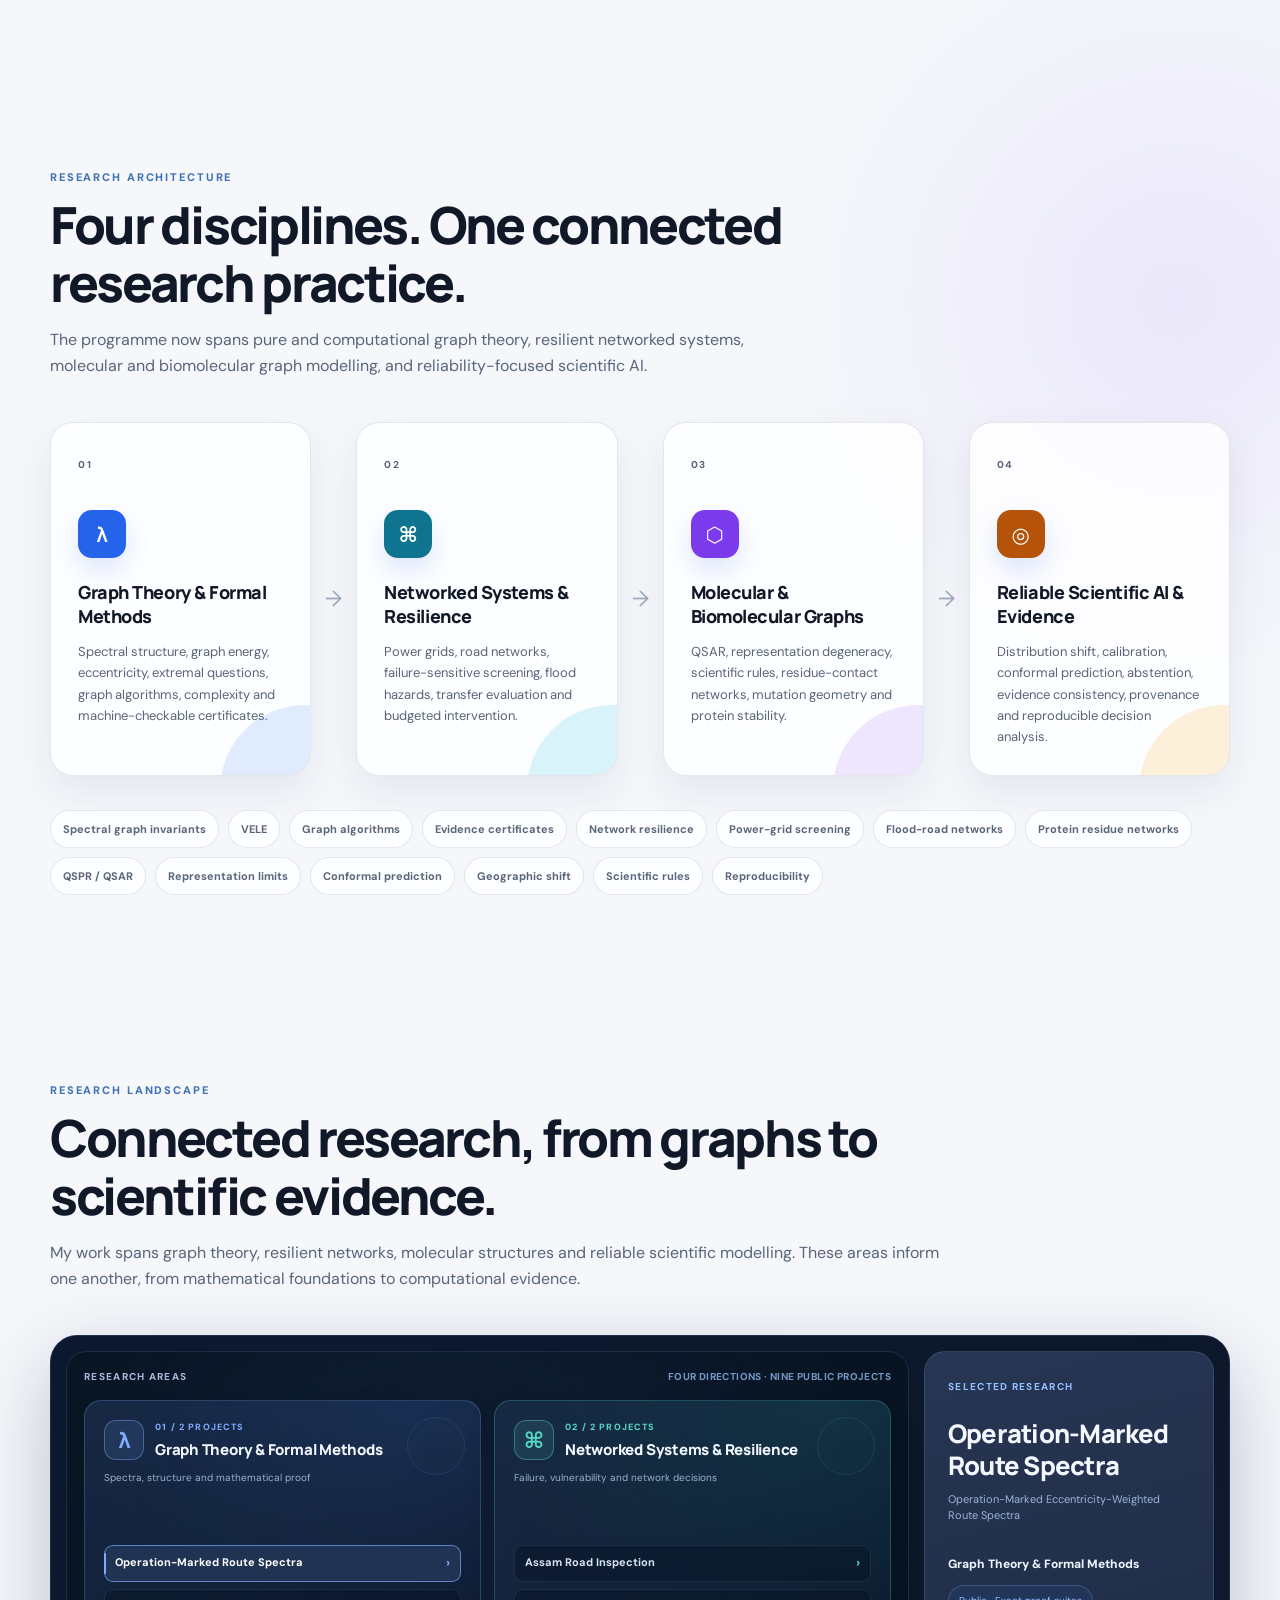
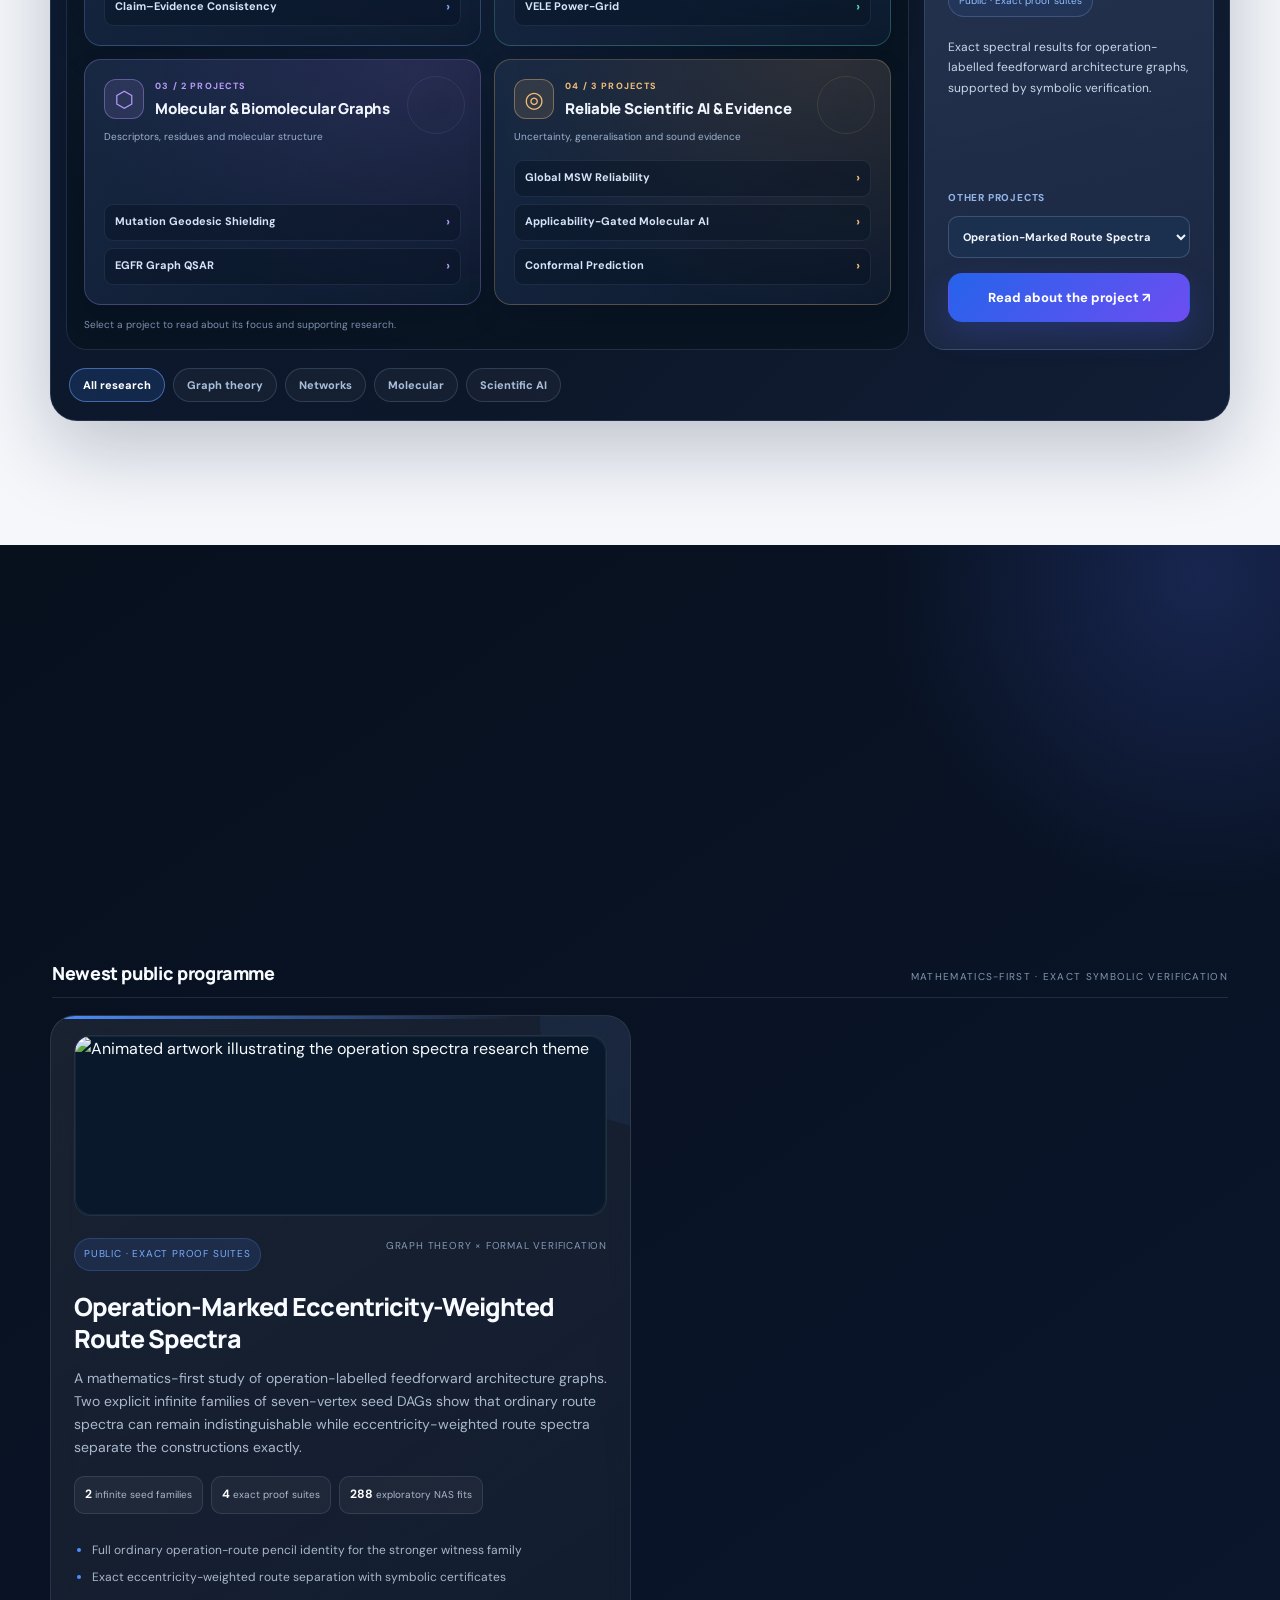
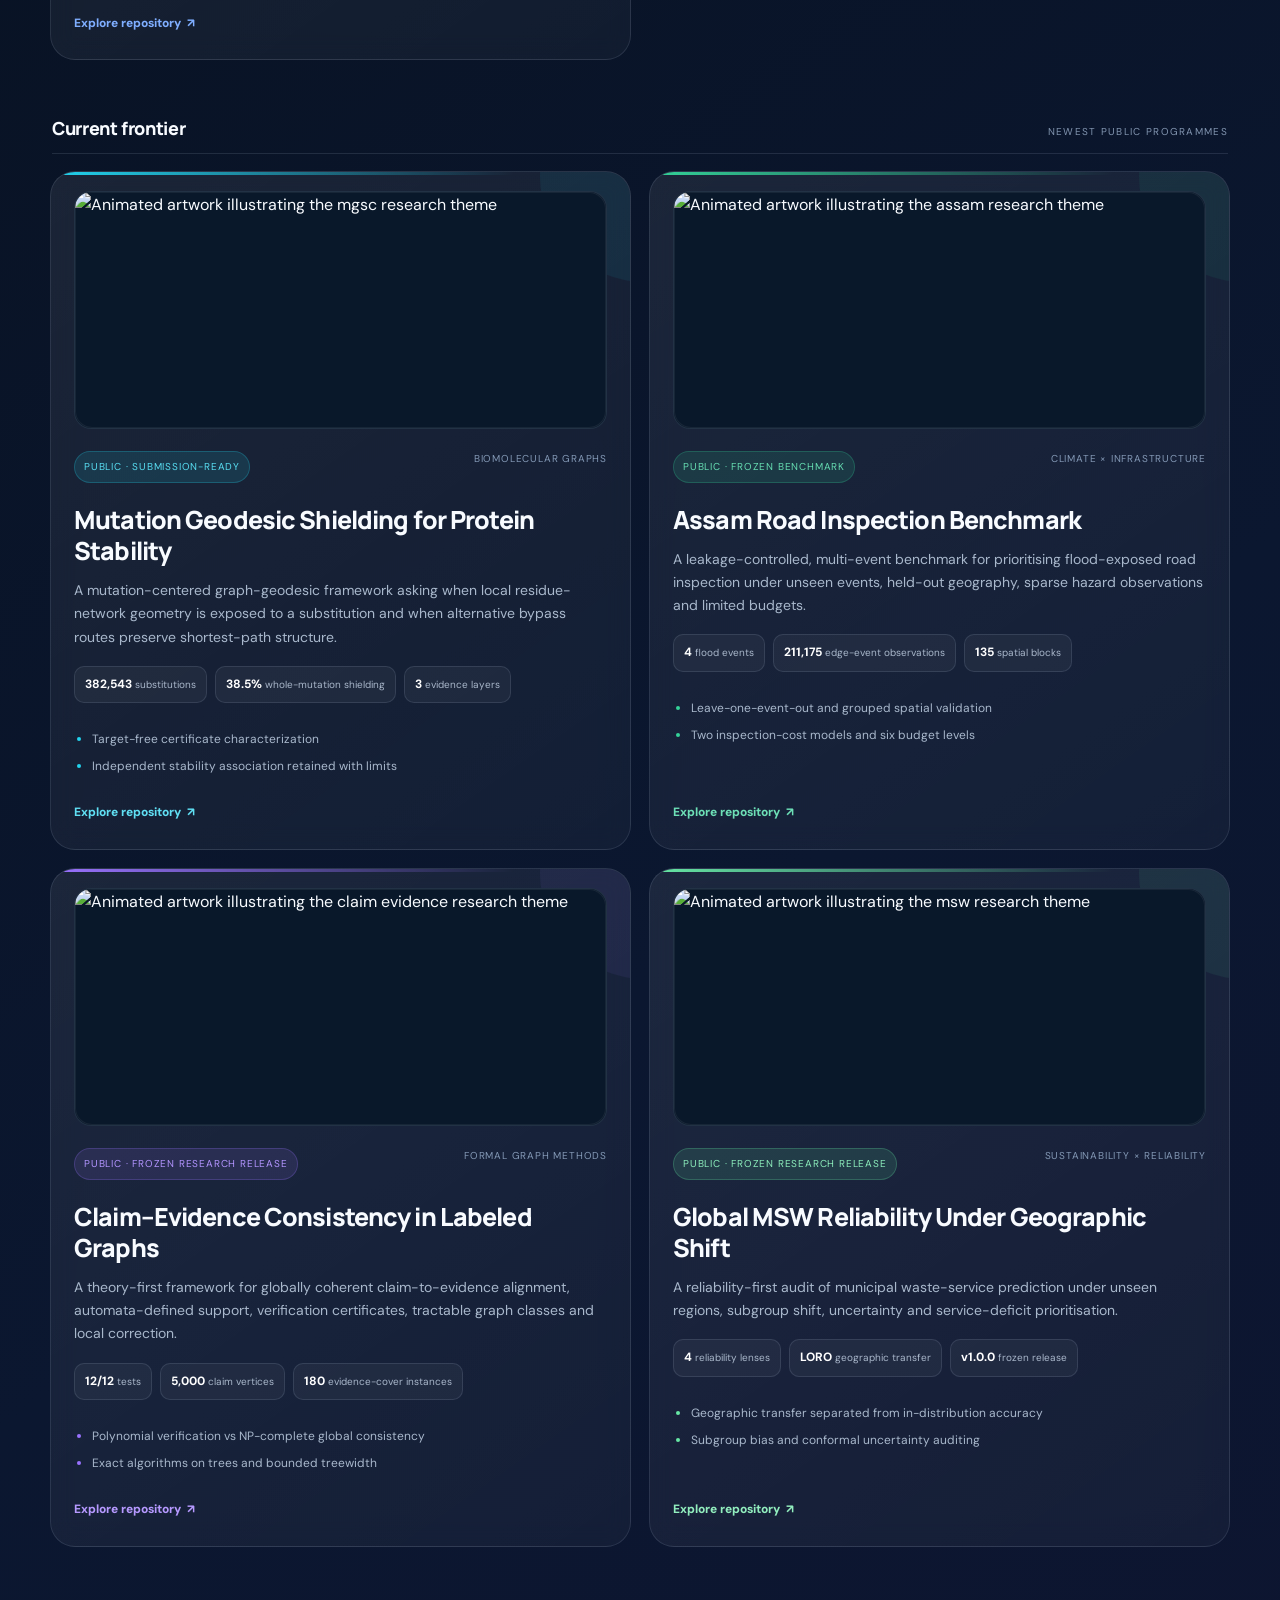
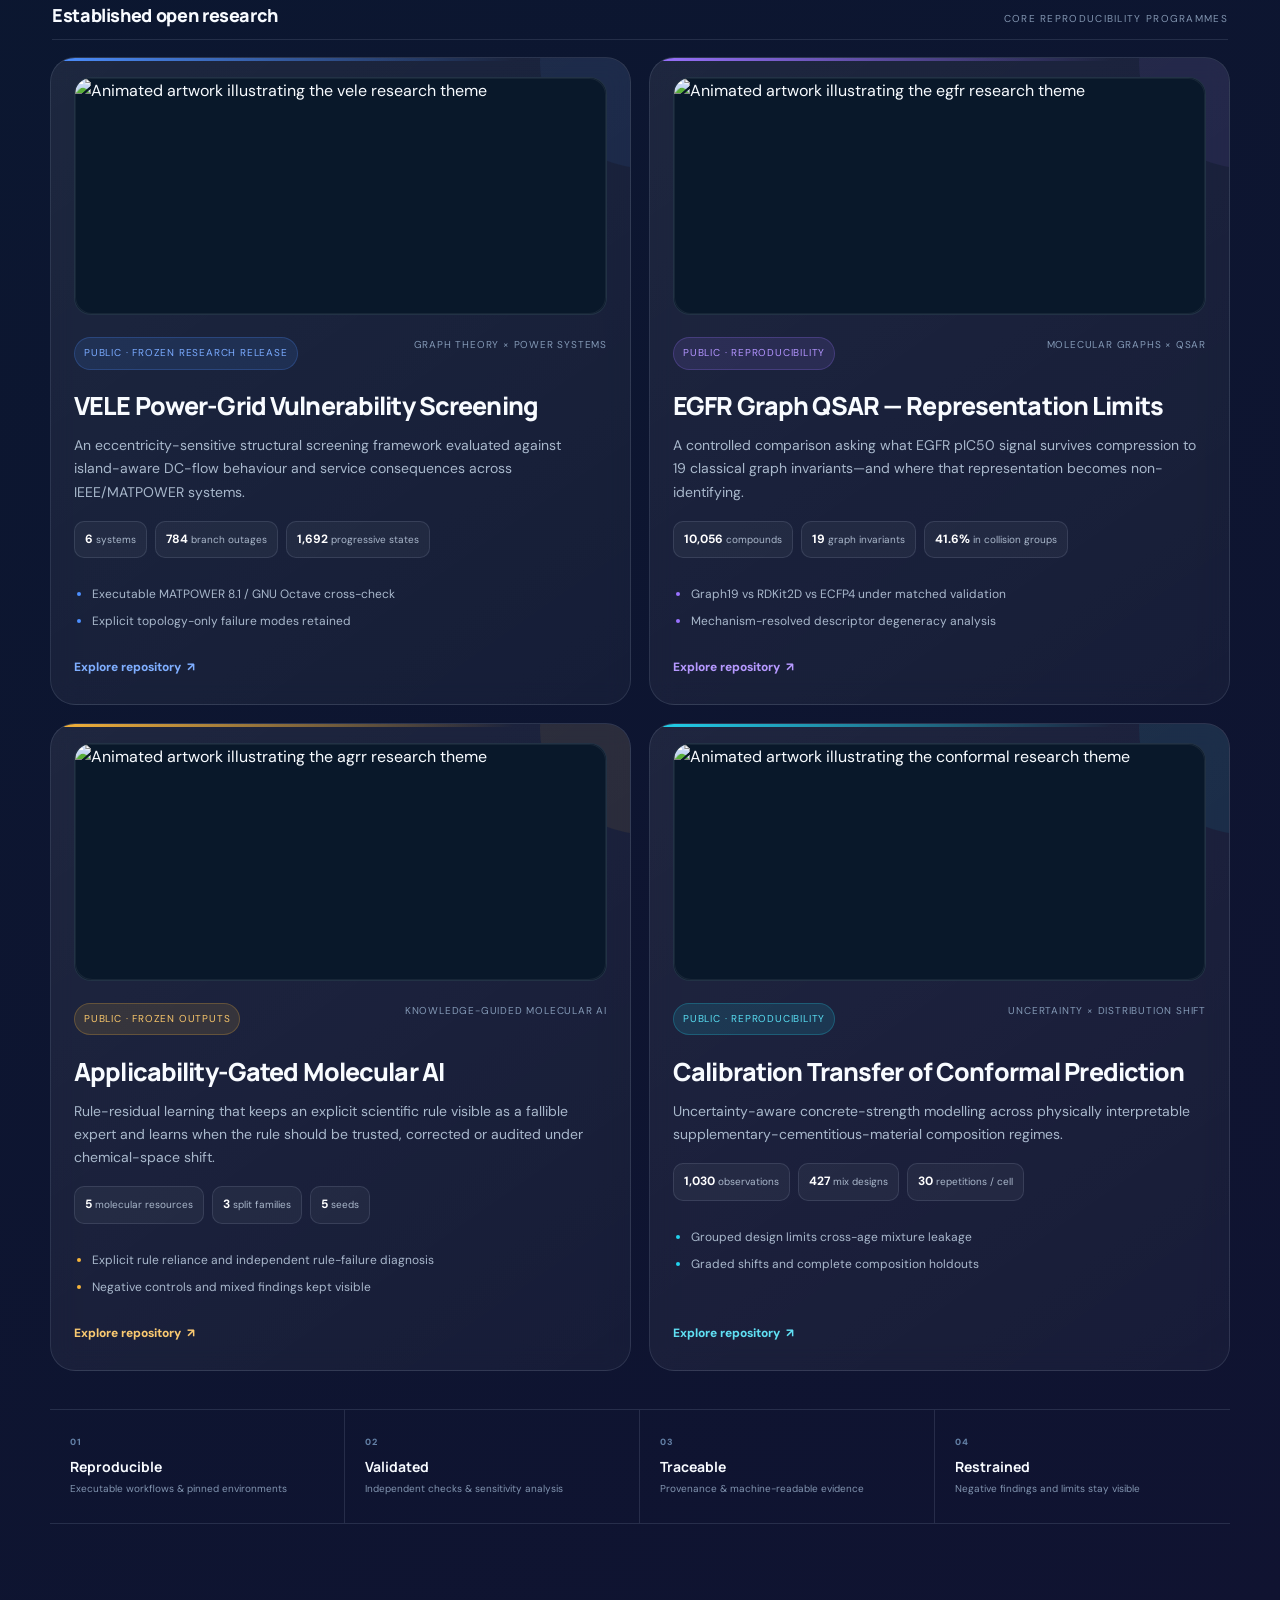
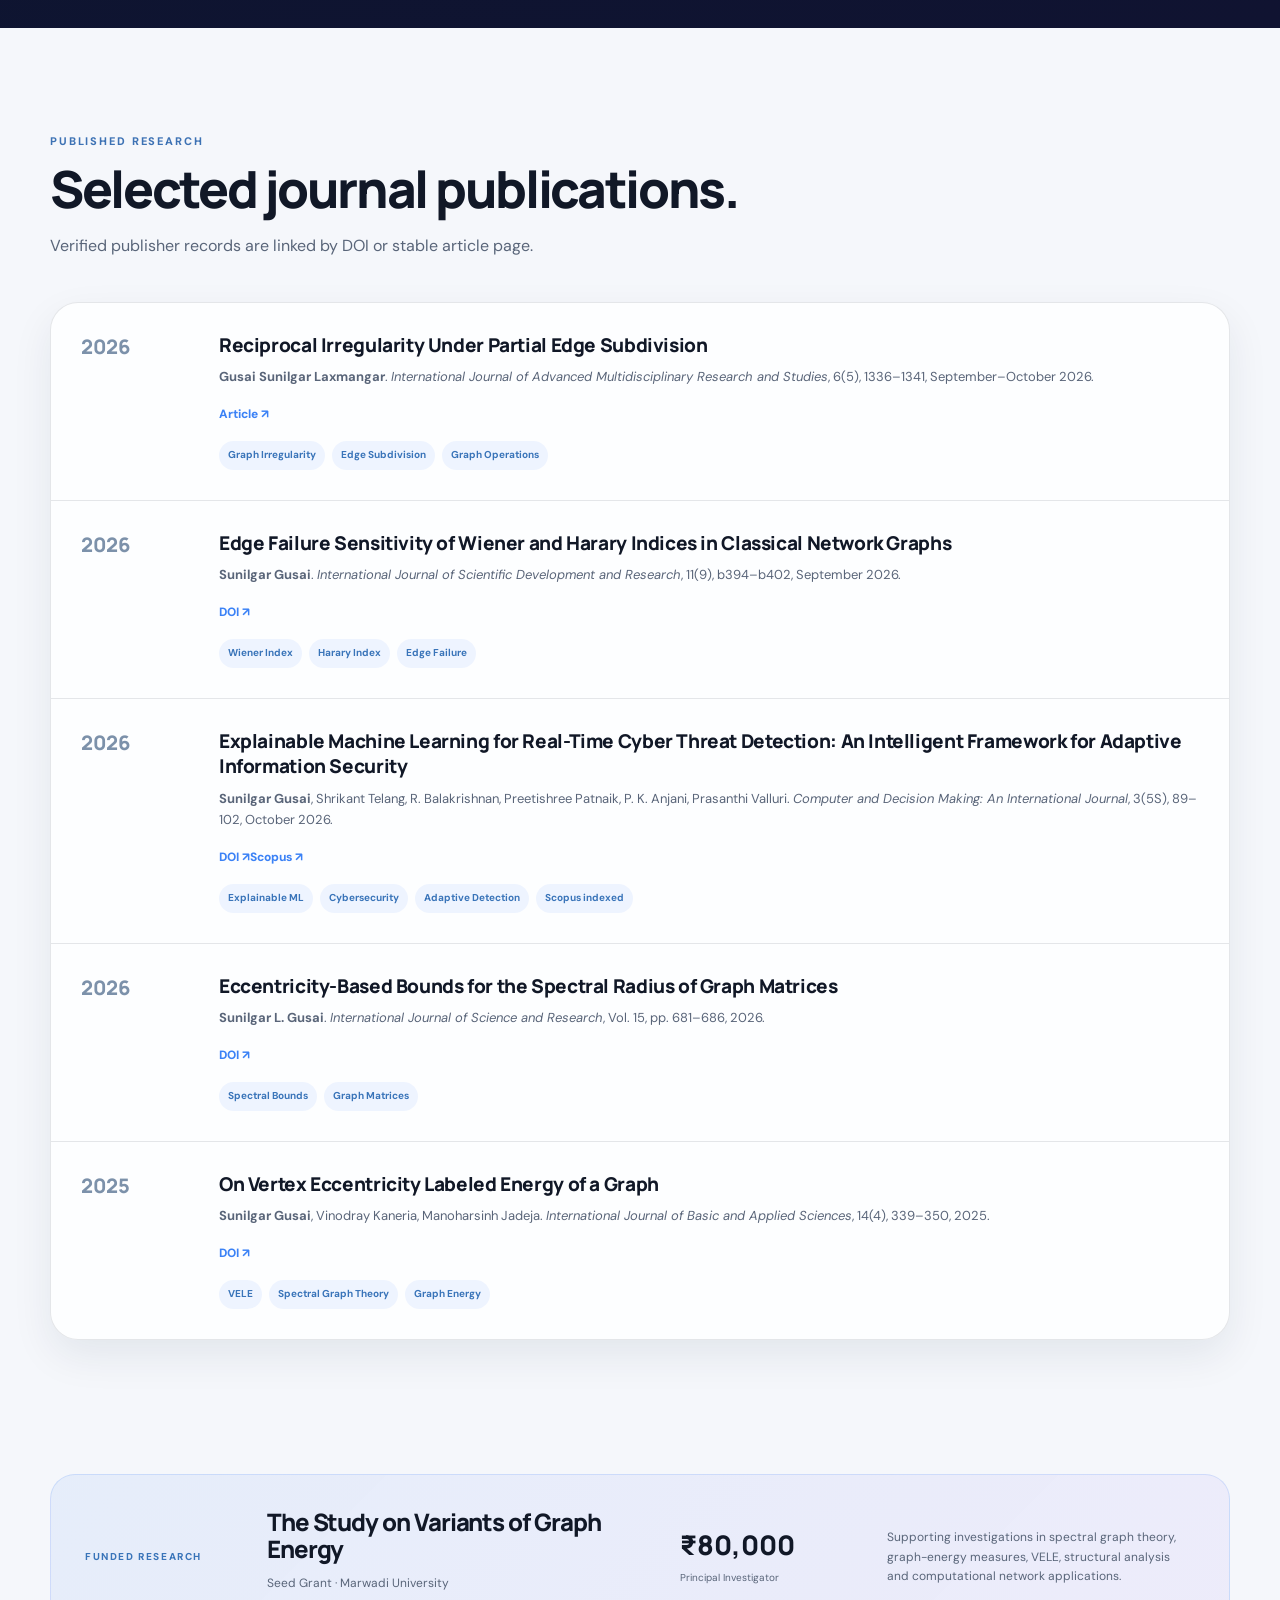
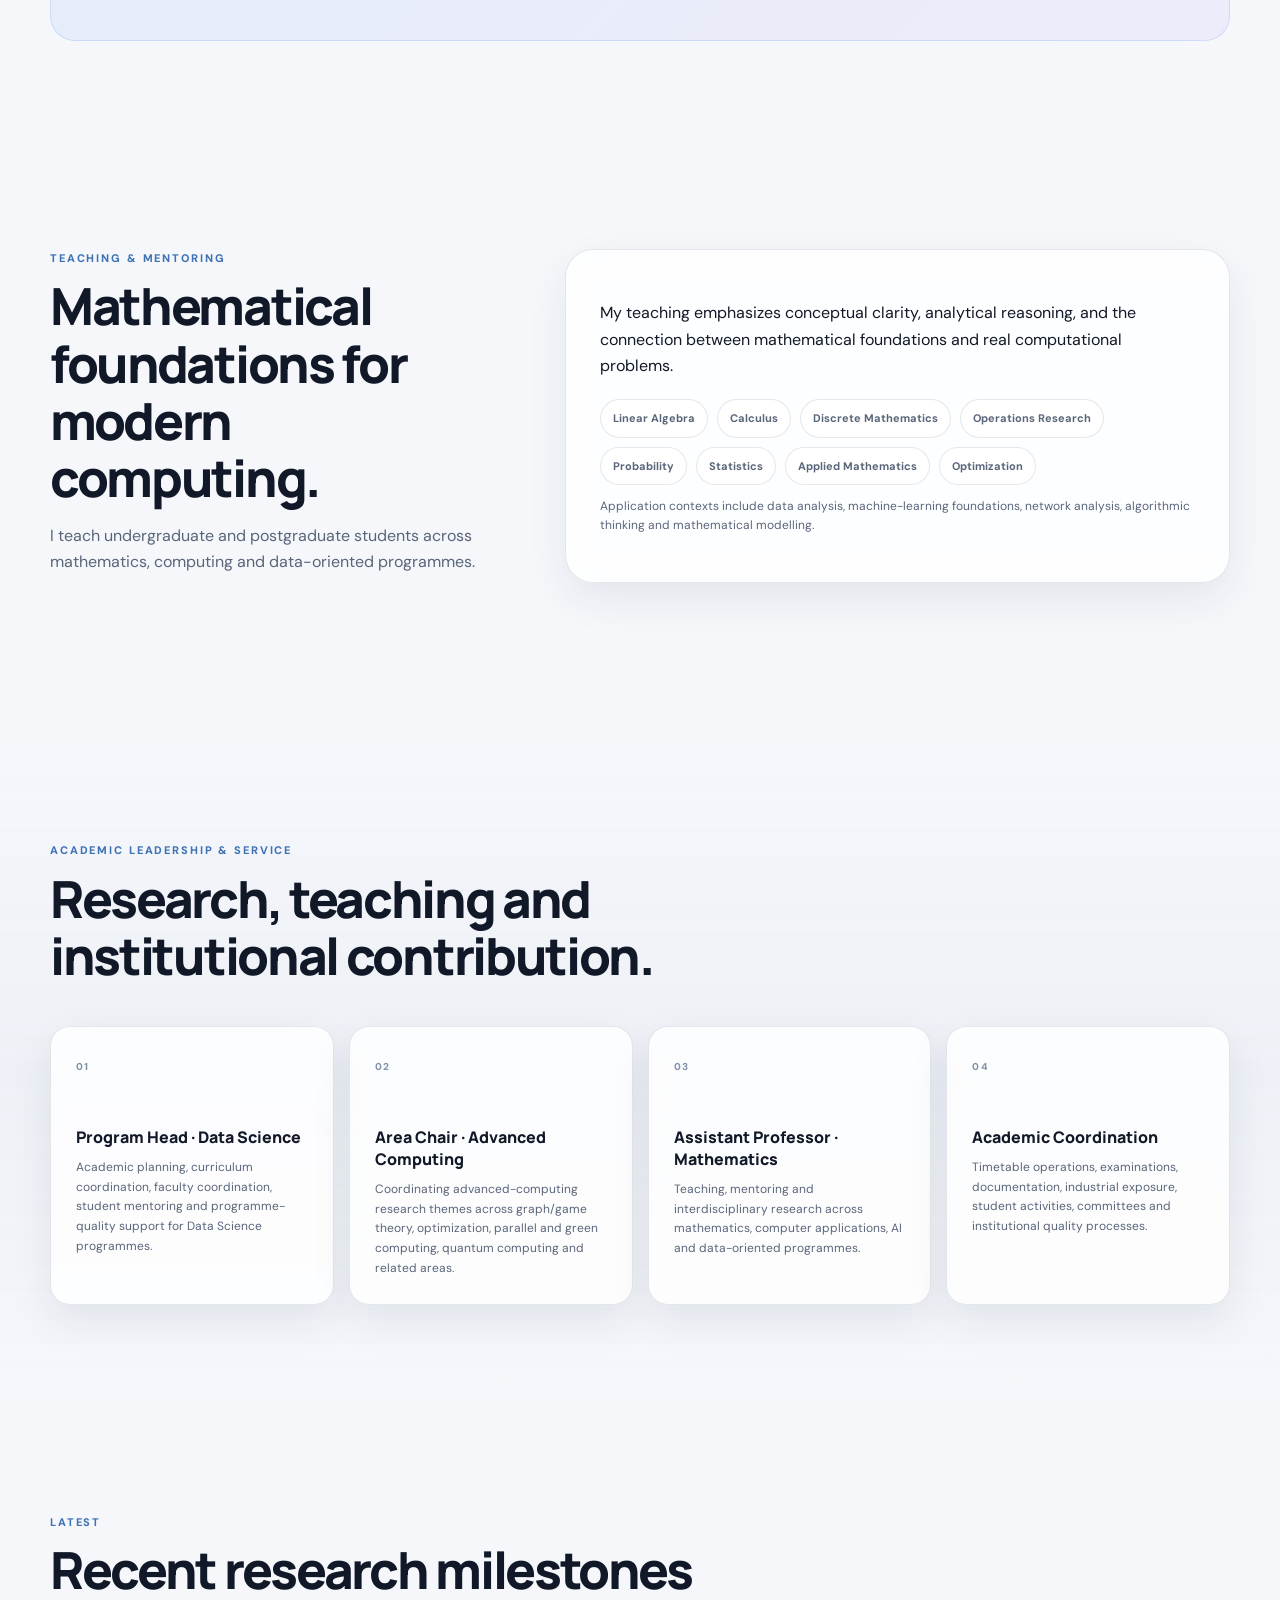
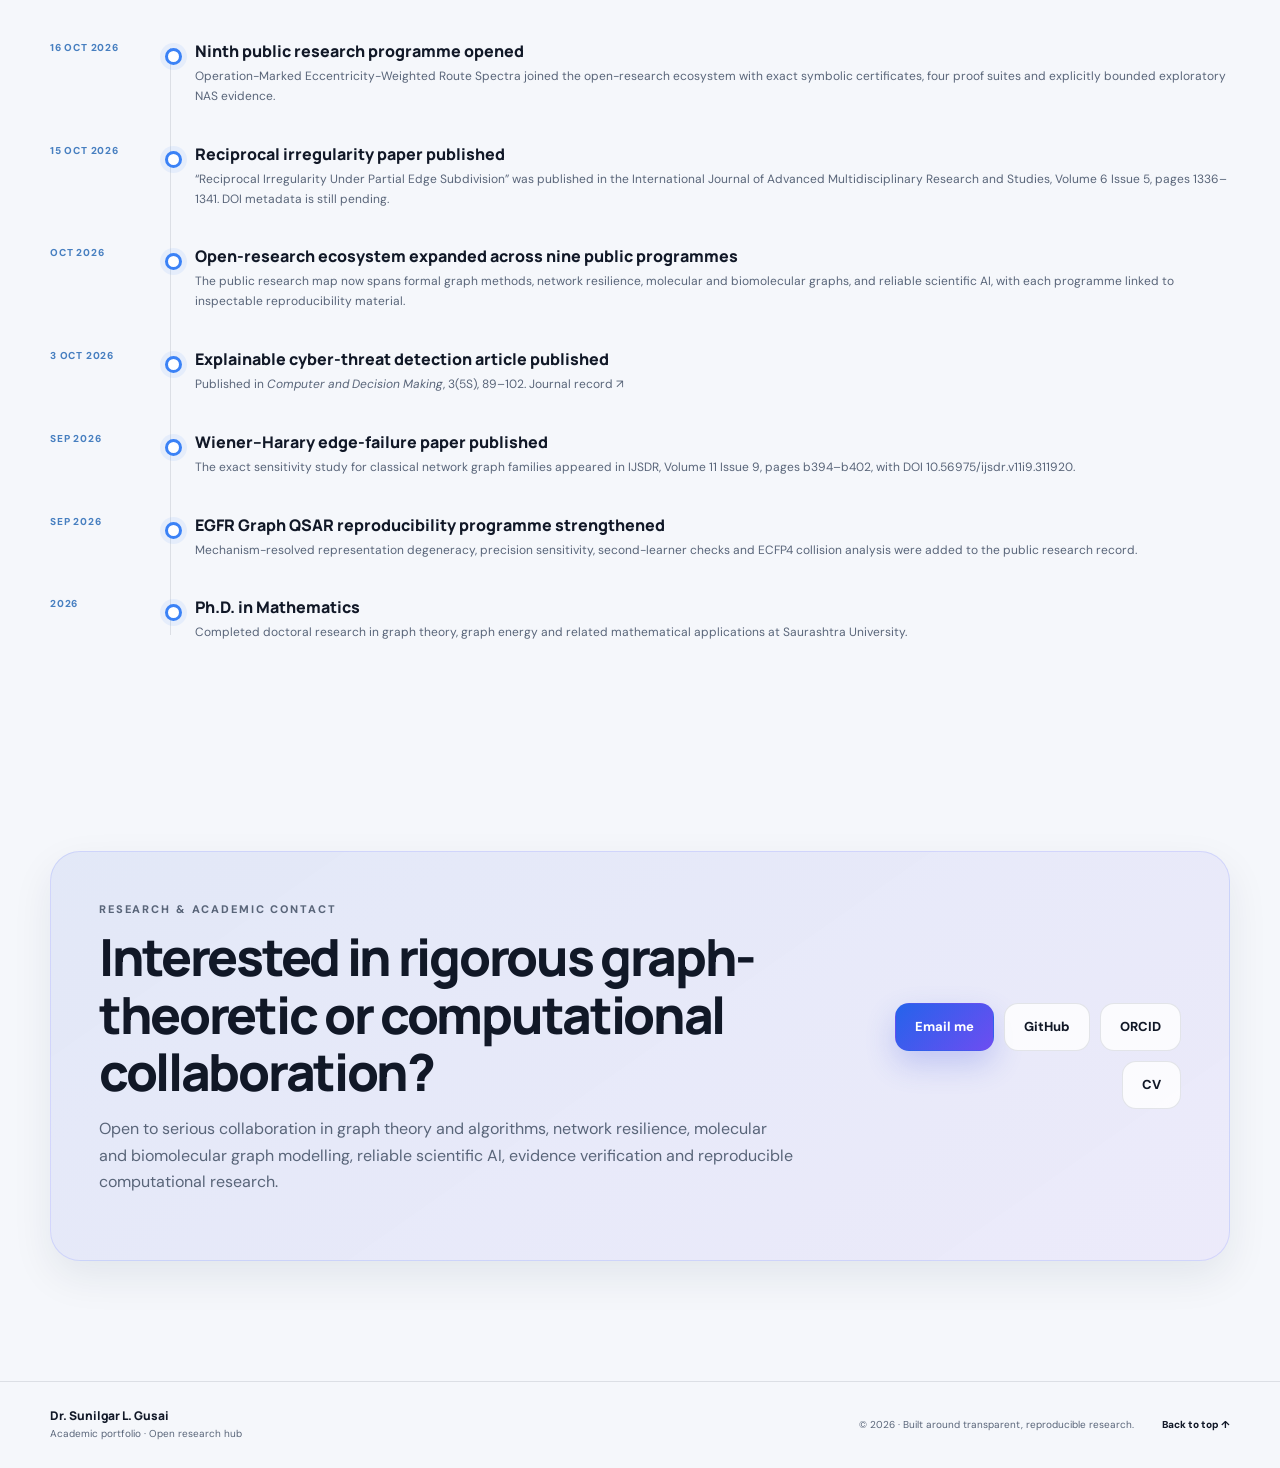
==== commit 157189a5: "chore: sync academic identity surfaces" ====
--- a/index.html
+++ b/index.html
@@ -192,9 +192,9 @@
 
     <article class="publication-item"><div class="pub-year">2026</div><div class="pub-content"><h3>Edge Failure Sensitivity of Wiener and Harary Indices in Classical Network Graphs</h3><p><strong>Sunilgar Gusai</strong>. <em>International Journal of Scientific Development and Research</em>, 11(9), b394–b402, September 2026.</p><div class="publication-actions"><a href="https://doi.org/10.56975/ijsdr.v11i9.311920" target="_blank" rel="noopener">DOI ↗</a></div><div class="pub-tags"><span>Wiener Index</span><span>Harary Index</span><span>Edge Failure</span></div></div></article>
 
-    <article class="publication-item"><div class="pub-year">2026</div><div class="pub-content"><h3>Explainable Machine Learning for Real-Time Cyber Threat Detection: An Intelligent Framework for Adaptive Information Security</h3><p><strong>Sunilgar Gusai</strong>, Shrikant Telang, R. Balakrishnan, Preetishree Patnaik, P. K. Anjani, Prasanthi Valluri. <em>Computer and Decision Making: An International Journal</em>, 3(5S), 89–102, October 2026.</p><div class="publication-actions"><a href="https://comdem.org/index.php/comdem/article/view/18726" target="_blank" rel="noopener">Article ↗</a></div><div class="pub-tags"><span>Explainable ML</span><span>Cybersecurity</span><span>Adaptive Detection</span><span>Scopus indexed</span></div></div></article>
-
-    <article class="publication-item"><div class="pub-year">2026</div><div class="pub-content"><h3>Eccentricity-Based Bounds for the Spectral Radius of Graph Matrices</h3><p><strong>Sunilgar L. Gusai</strong>. <em>International Journal of Science and Research</em>, Vol. 15, pp. 681–686, 2026.</p><div class="pub-tags"><span>Spectral Bounds</span><span>Graph Matrices</span></div></div></article>
+    <article class="publication-item"><div class="pub-year">2026</div><div class="pub-content"><h3>Explainable Machine Learning for Real-Time Cyber Threat Detection: An Intelligent Framework for Adaptive Information Security</h3><p><strong>Sunilgar Gusai</strong>, Shrikant Telang, R. Balakrishnan, Preetishree Patnaik, P. K. Anjani, Prasanthi Valluri. <em>Computer and Decision Making: An International Journal</em>, 3(5S), 89–102, October 2026.</p><div class="publication-actions"><a href="https://doi.org/10.1922/comdem.v3i5S.18726" target="_blank" rel="noopener">DOI ↗</a><a href="https://www.scopus.com/record/display.uri?eid=2-s2.0-105053835294" target="_blank" rel="noopener">Scopus ↗</a></div><div class="pub-tags"><span>Explainable ML</span><span>Cybersecurity</span><span>Adaptive Detection</span><span>Scopus indexed</span></div></div></article>
+
+    <article class="publication-item"><div class="pub-year">2026</div><div class="pub-content"><h3>Eccentricity-Based Bounds for the Spectral Radius of Graph Matrices</h3><p><strong>Sunilgar L. Gusai</strong>. <em>International Journal of Science and Research</em>, Vol. 15, pp. 681–686, 2026.</p><div class="publication-actions"><a href="https://doi.org/10.21275/SR26109233300" target="_blank" rel="noopener">DOI ↗</a></div><div class="pub-tags"><span>Spectral Bounds</span><span>Graph Matrices</span></div></div></article>
 
     <article class="publication-item"><div class="pub-year">2025</div><div class="pub-content"><h3>On Vertex Eccentricity Labeled Energy of a Graph</h3><p><strong>Sunilgar Gusai</strong>, Vinodray Kaneria, Manoharsinh Jadeja. <em>International Journal of Basic and Applied Sciences</em>, 14(4), 339–350, 2025.</p><div class="publication-actions"><a href="https://doi.org/10.14419/qtfv0860" target="_blank" rel="noopener">DOI ↗</a></div><div class="pub-tags"><span>VELE</span><span>Spectral Graph Theory</span><span>Graph Energy</span></div></div></article>
   </div></div></section>
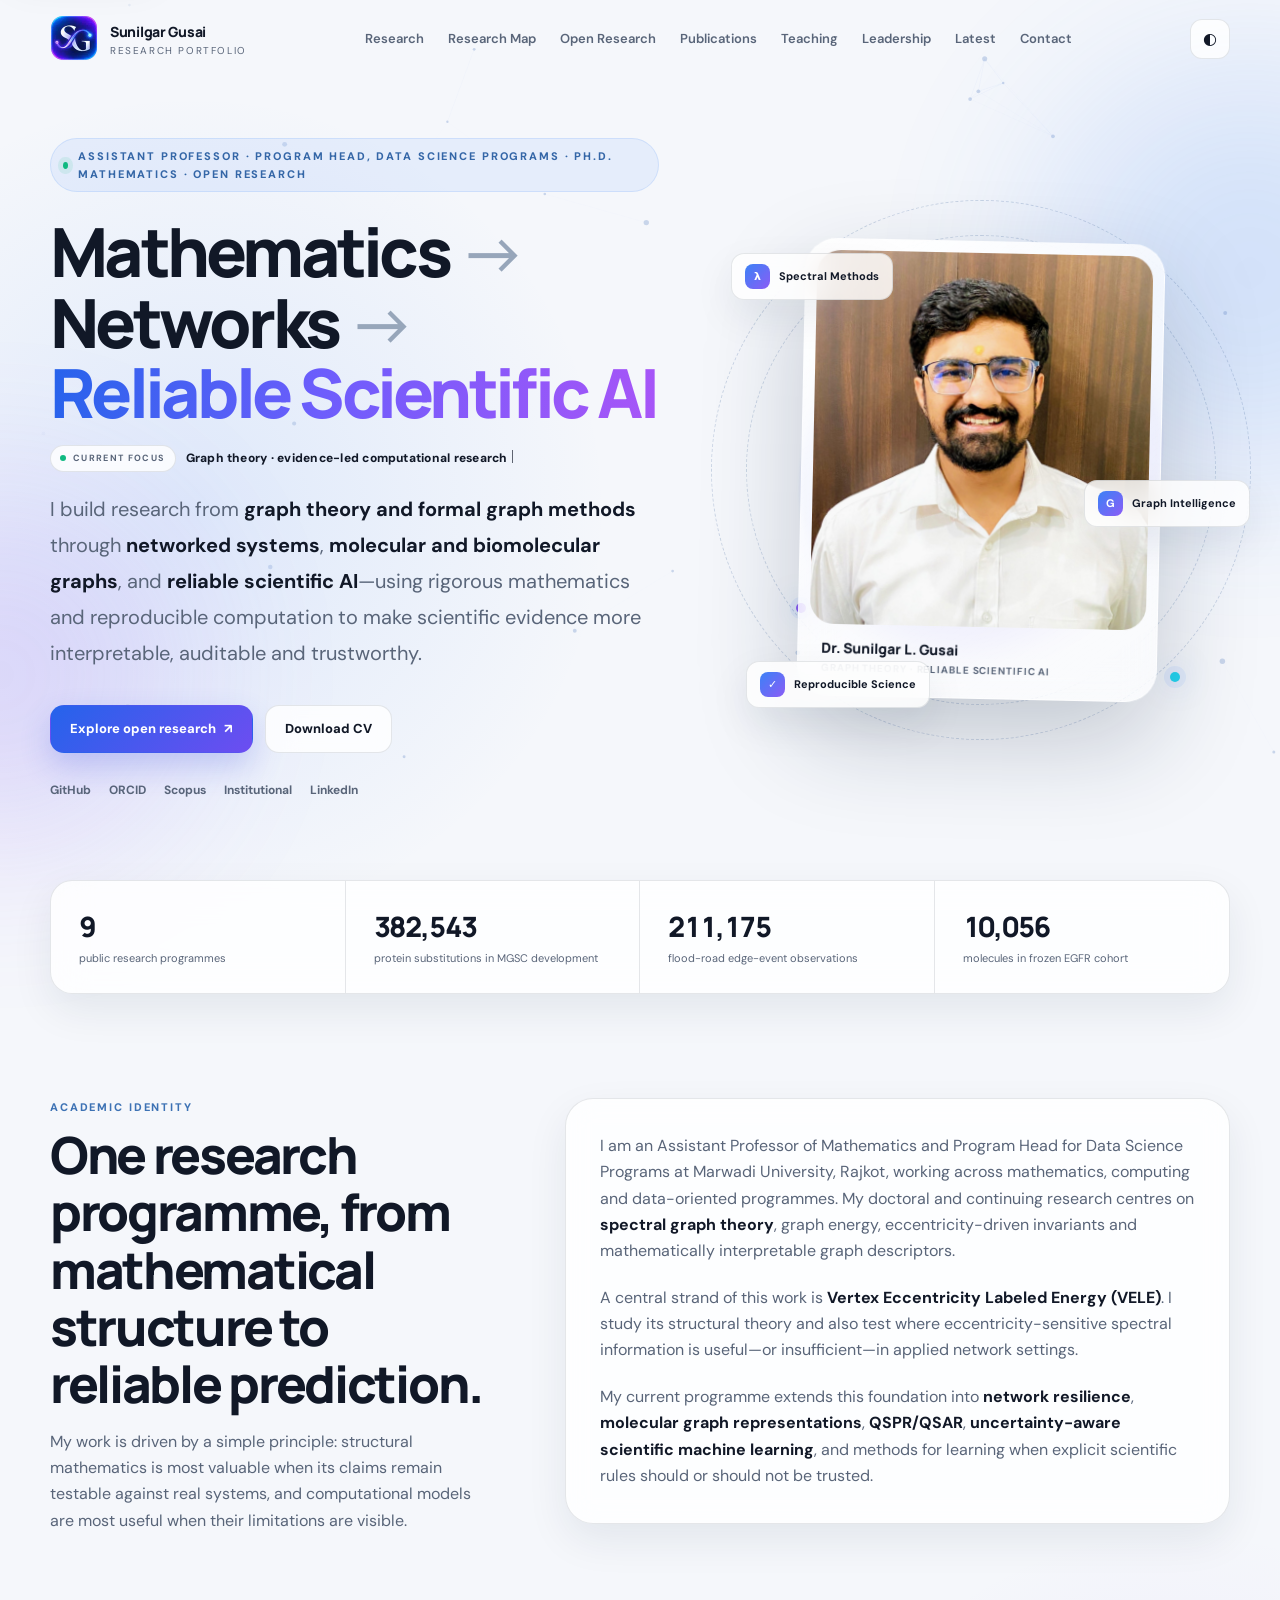
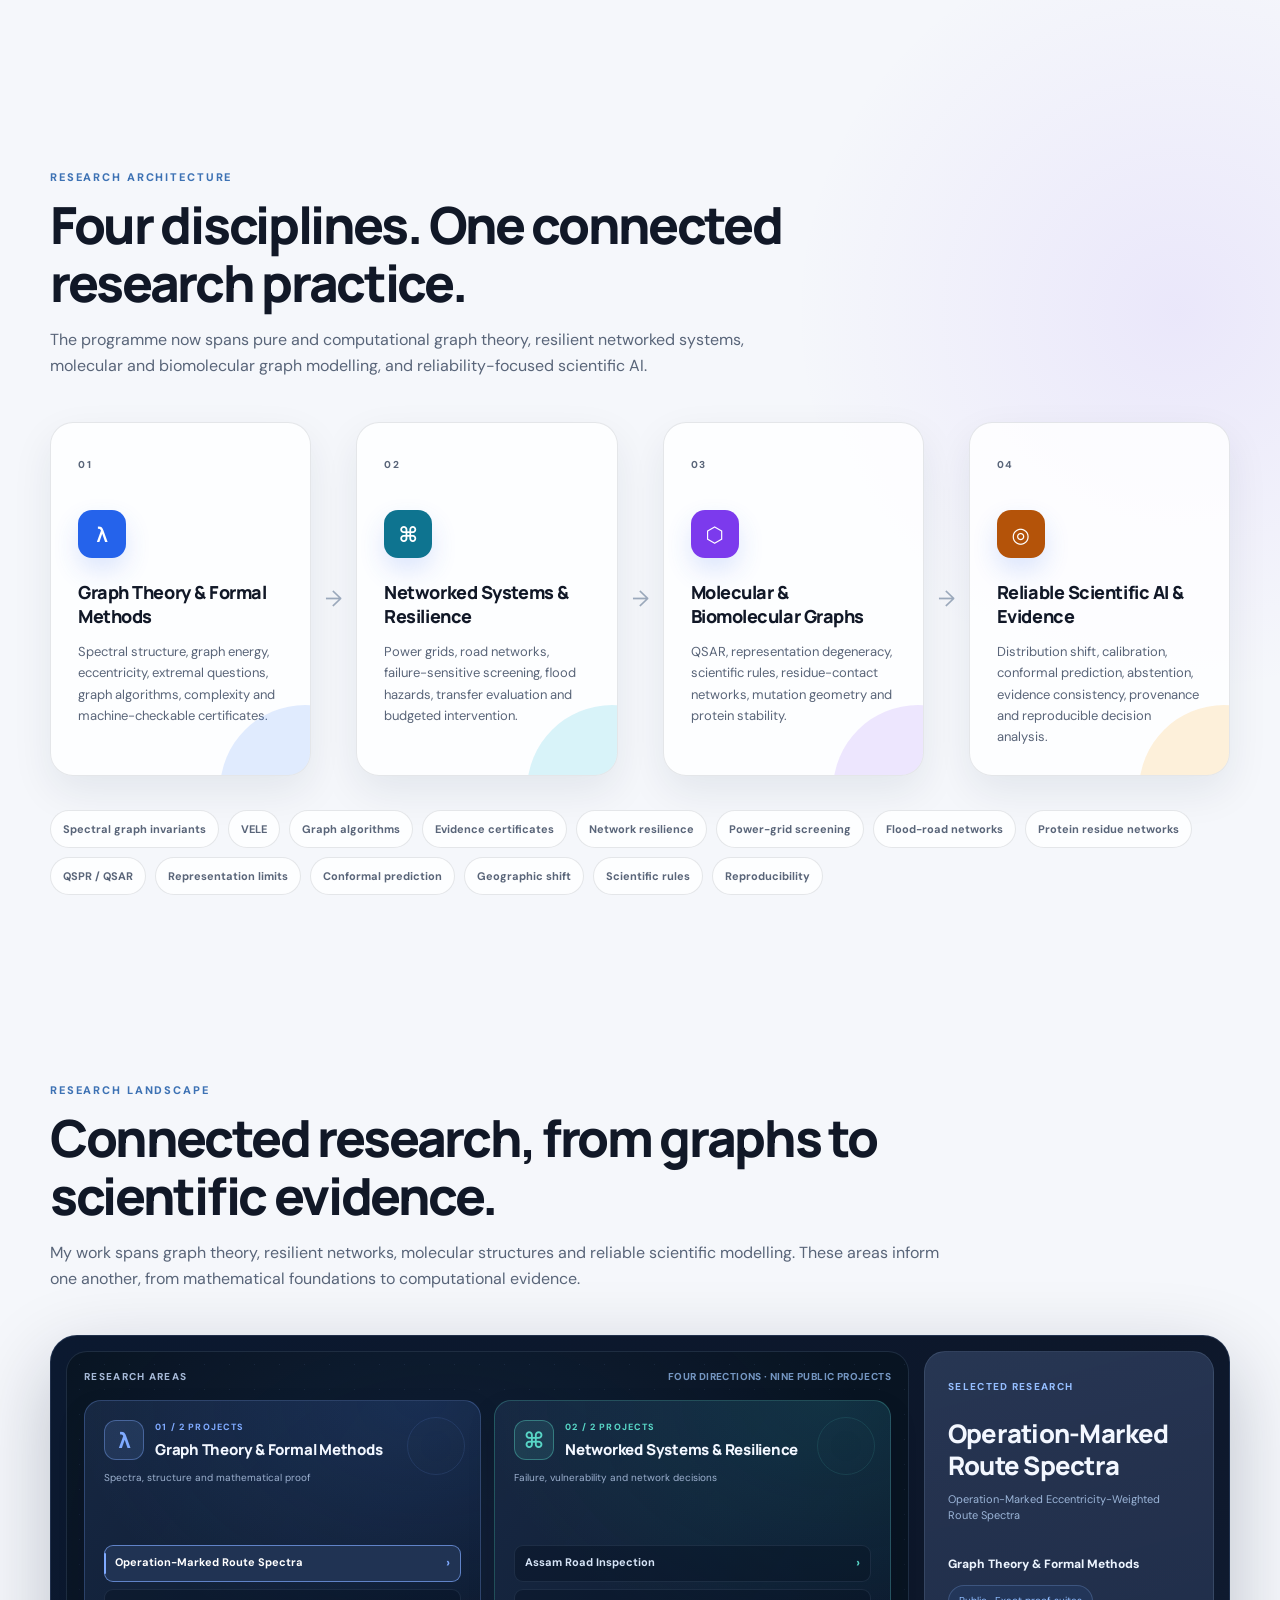
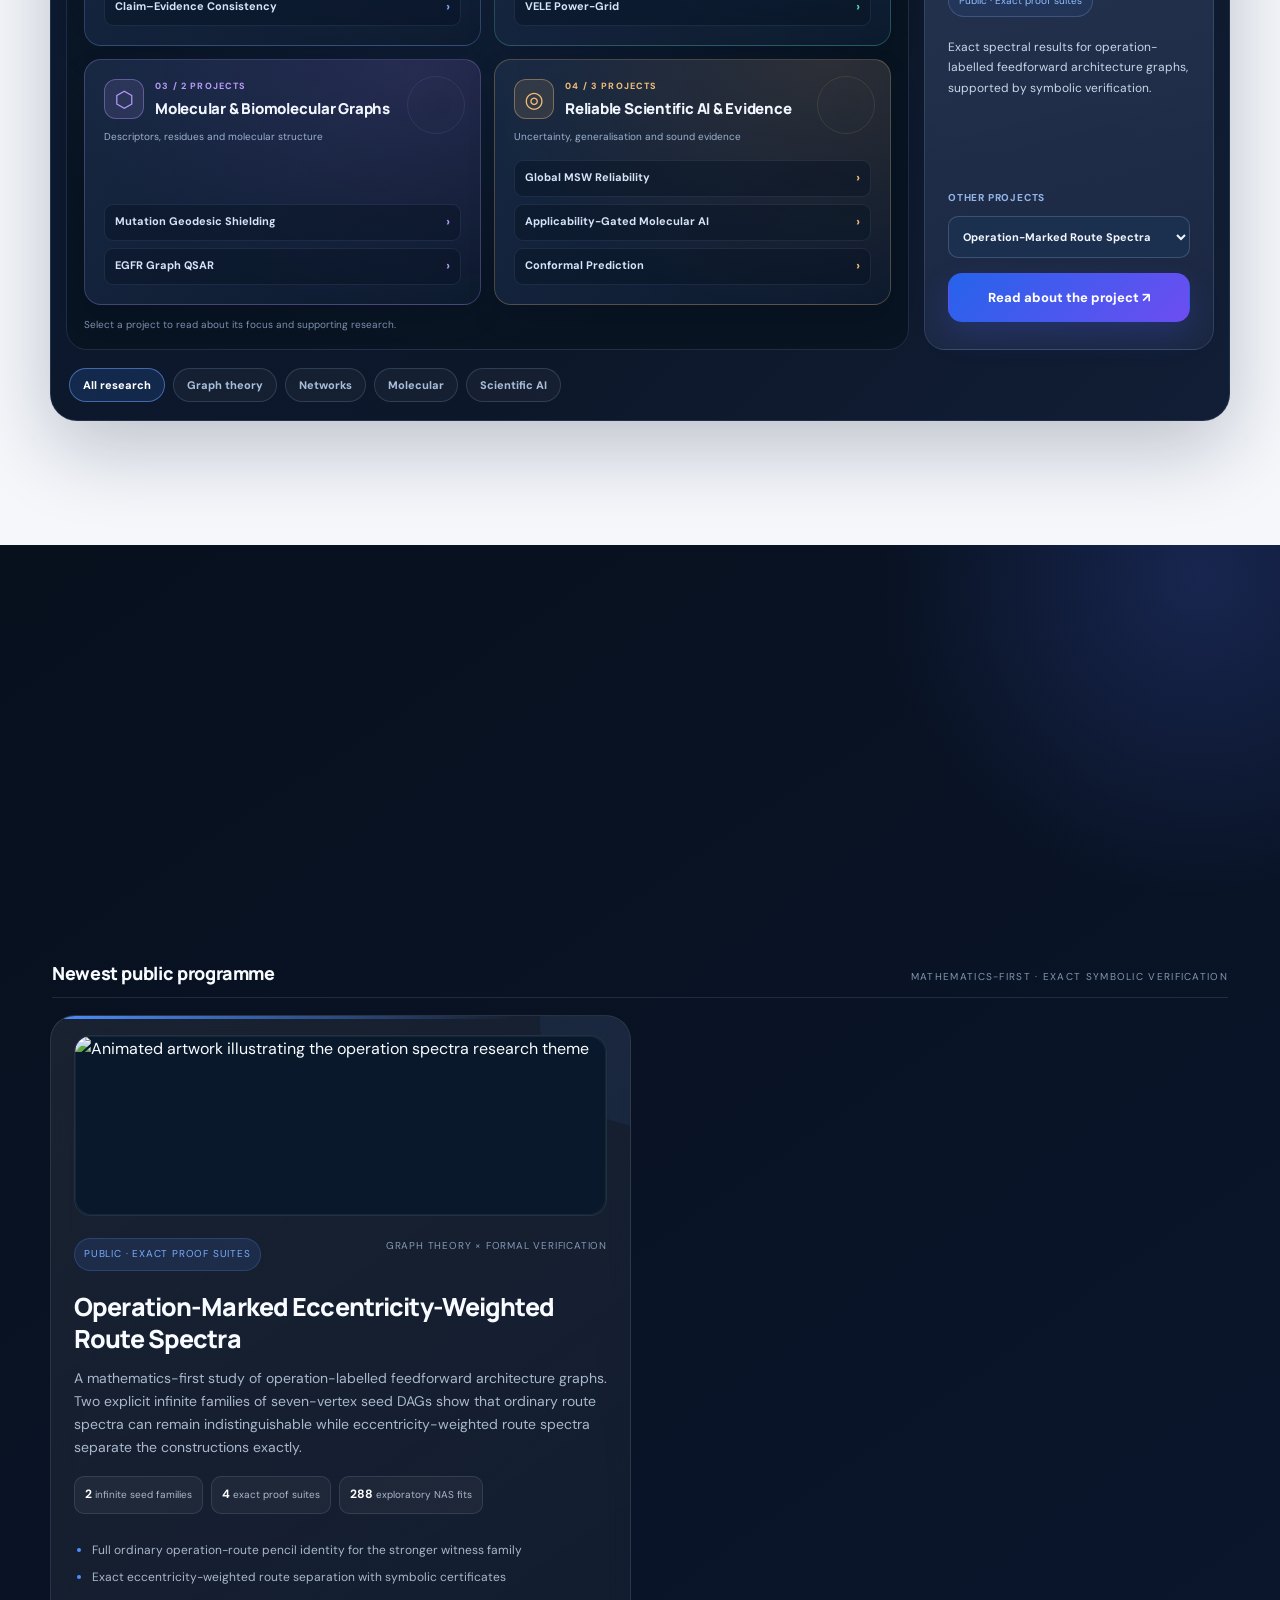
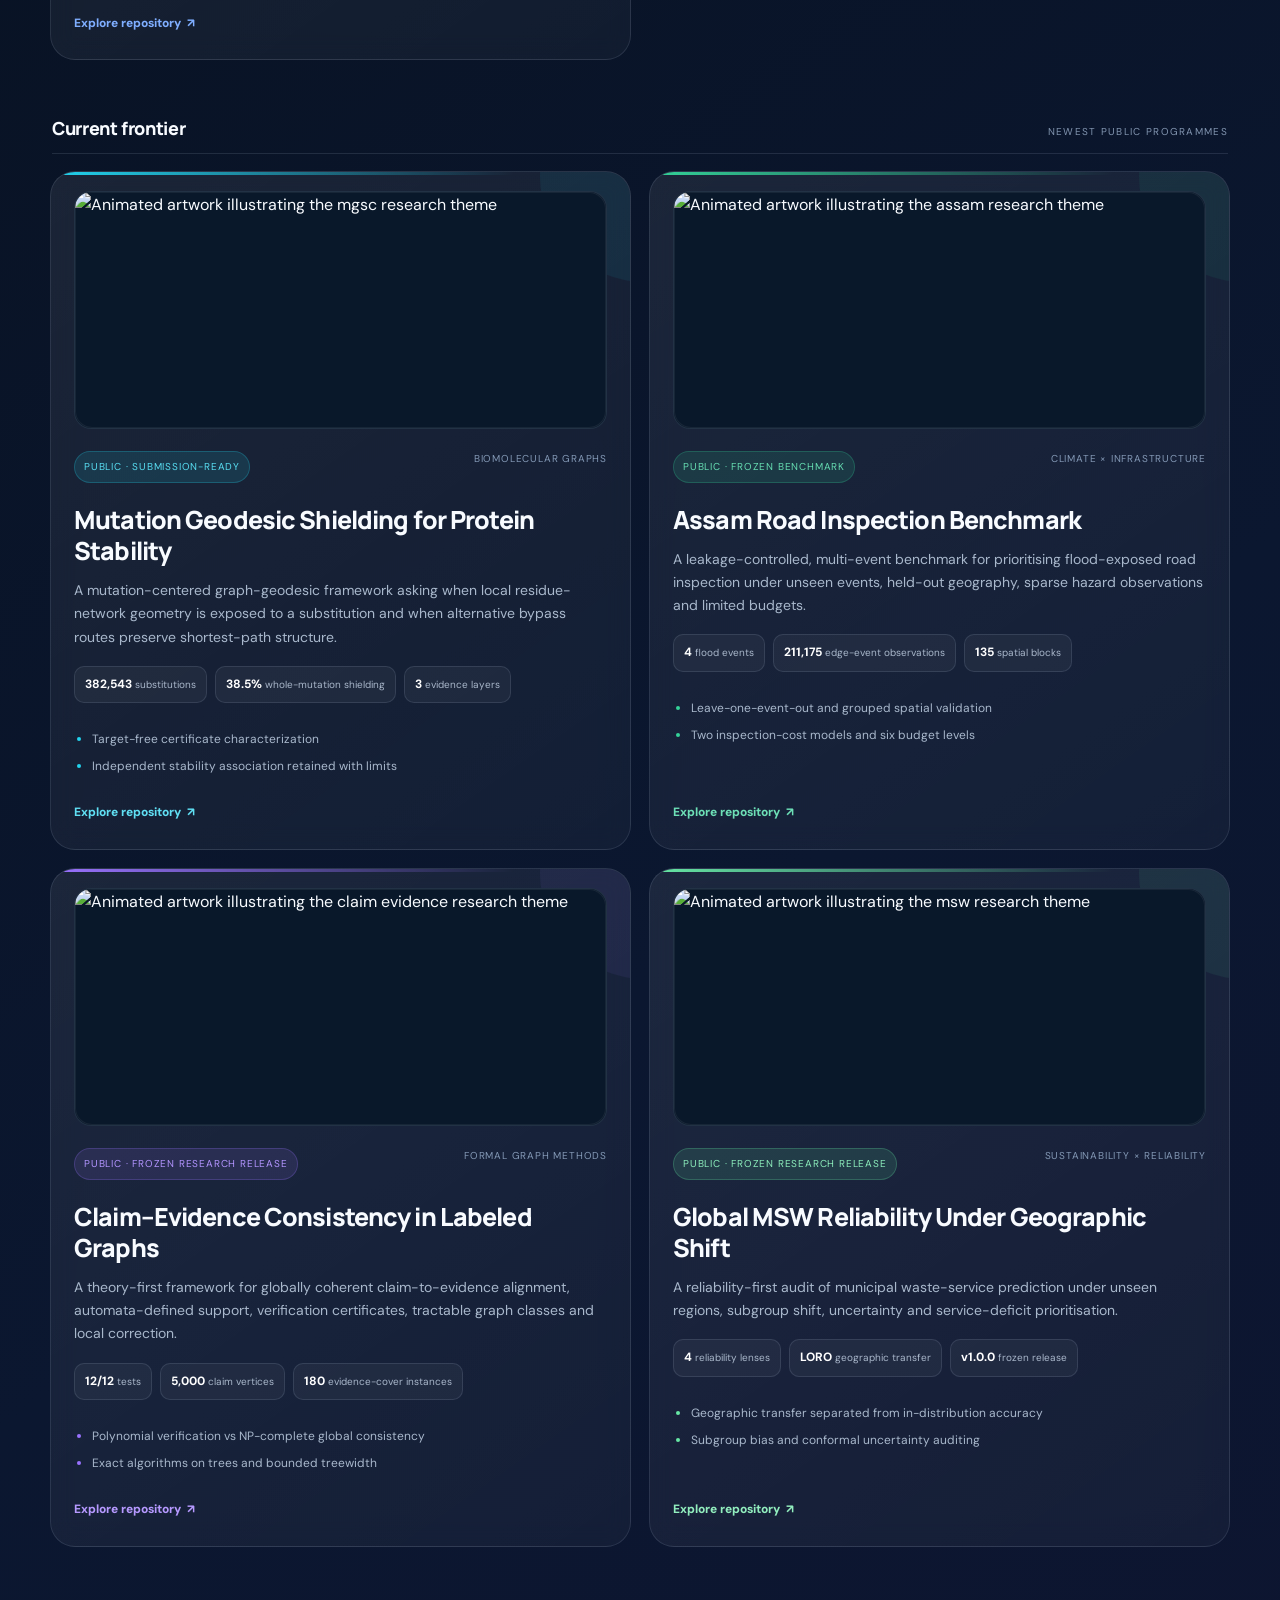
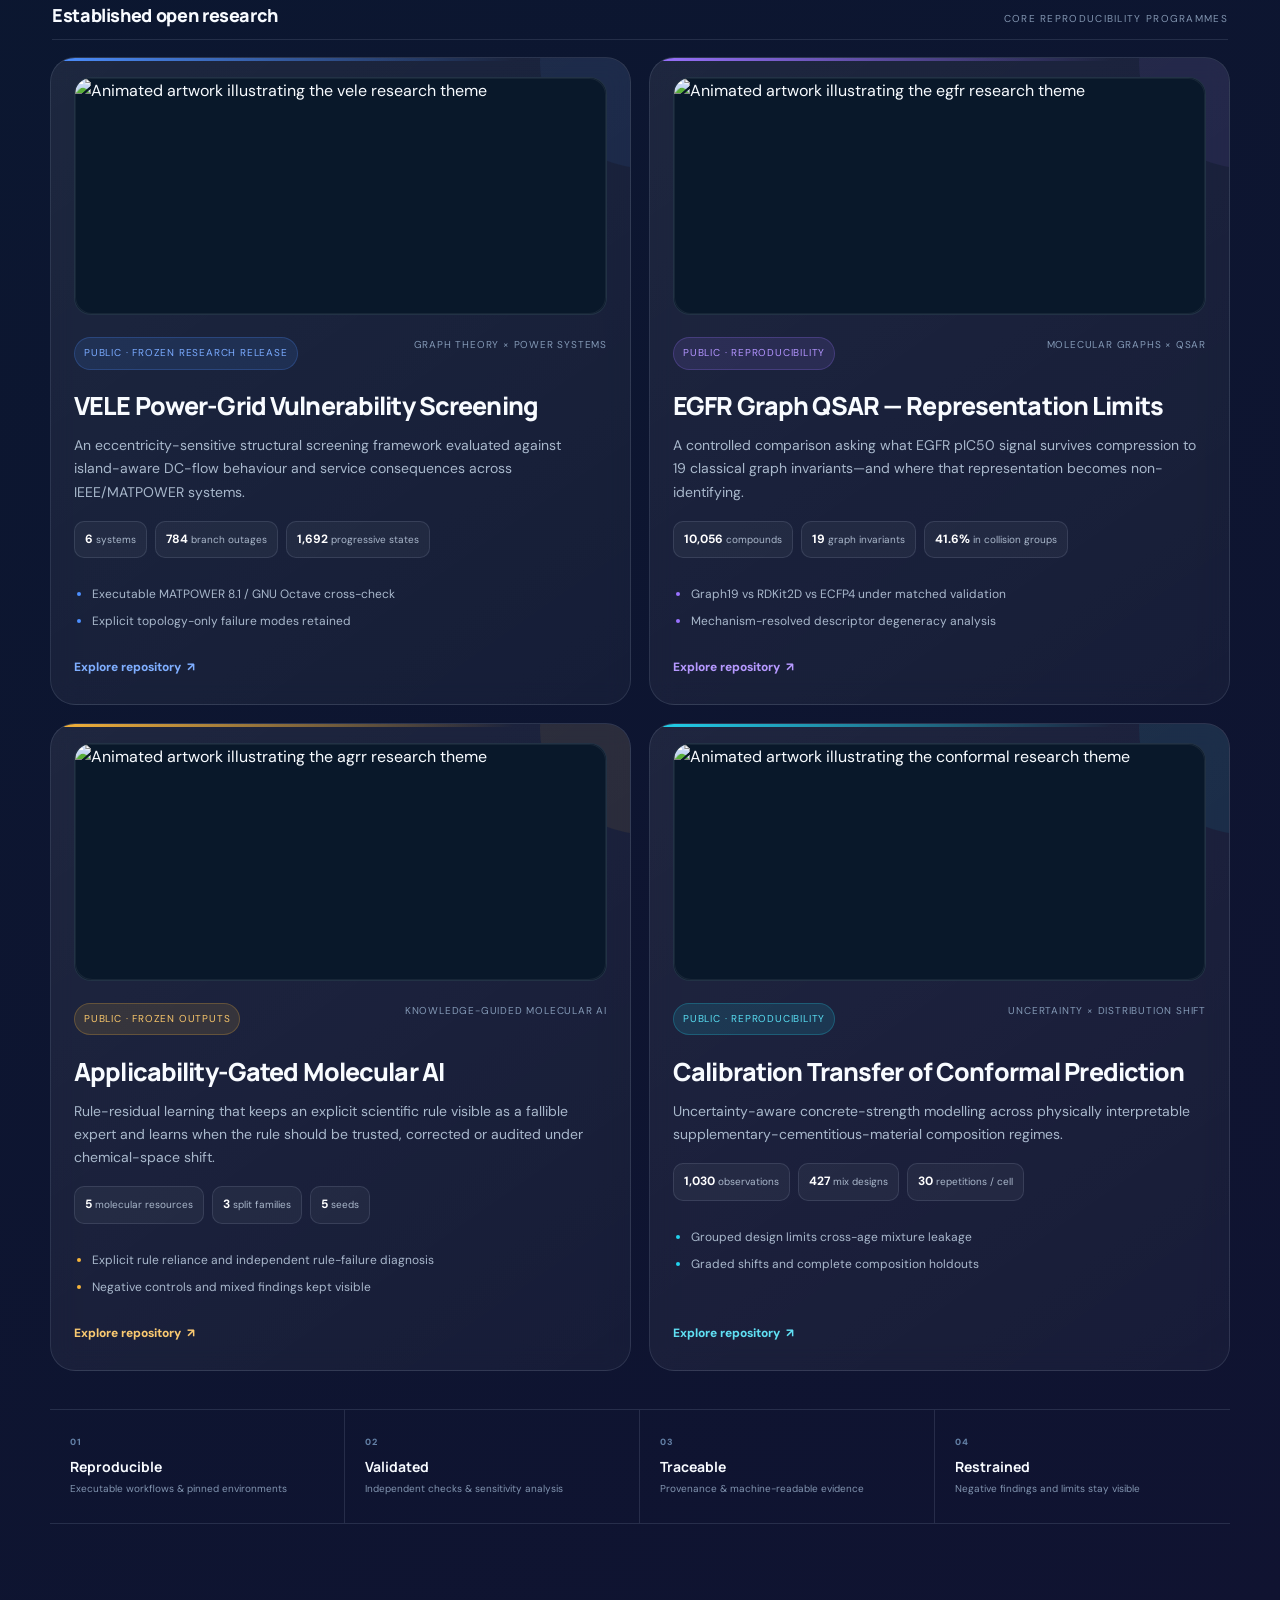
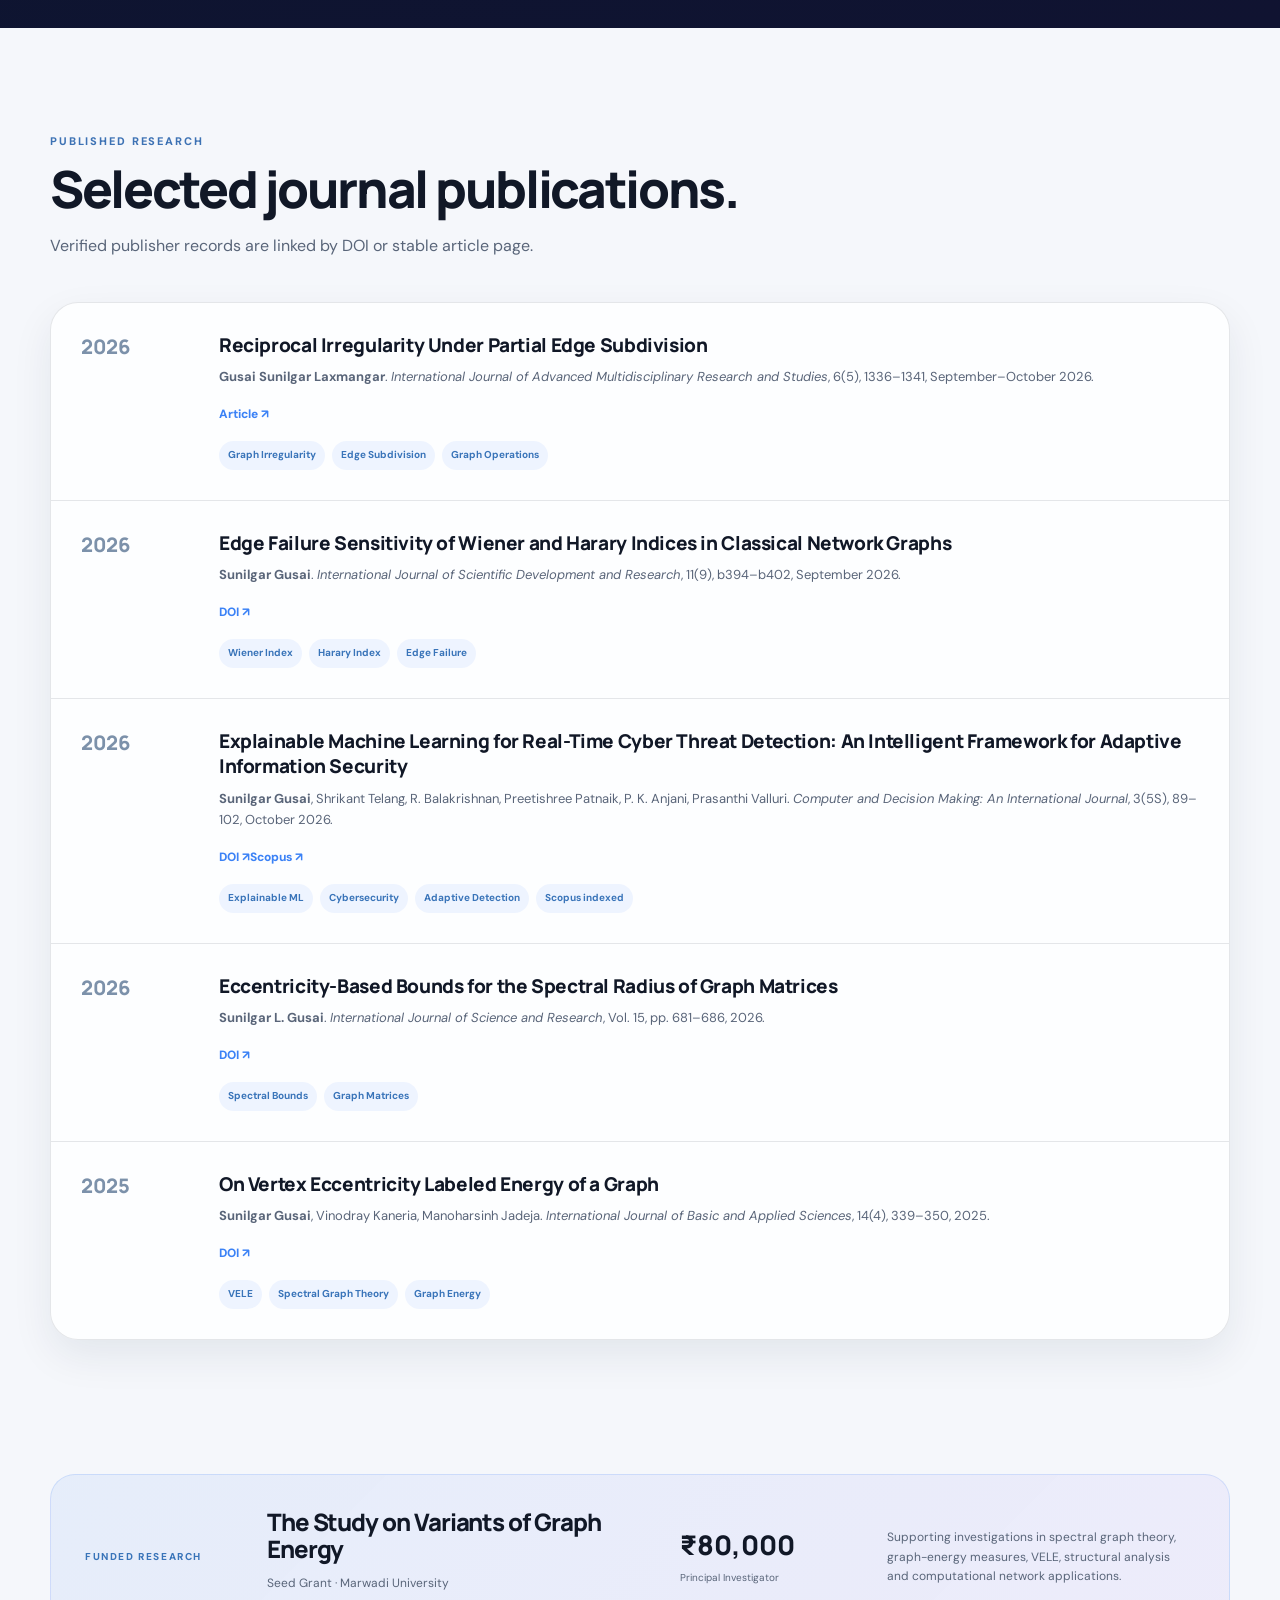
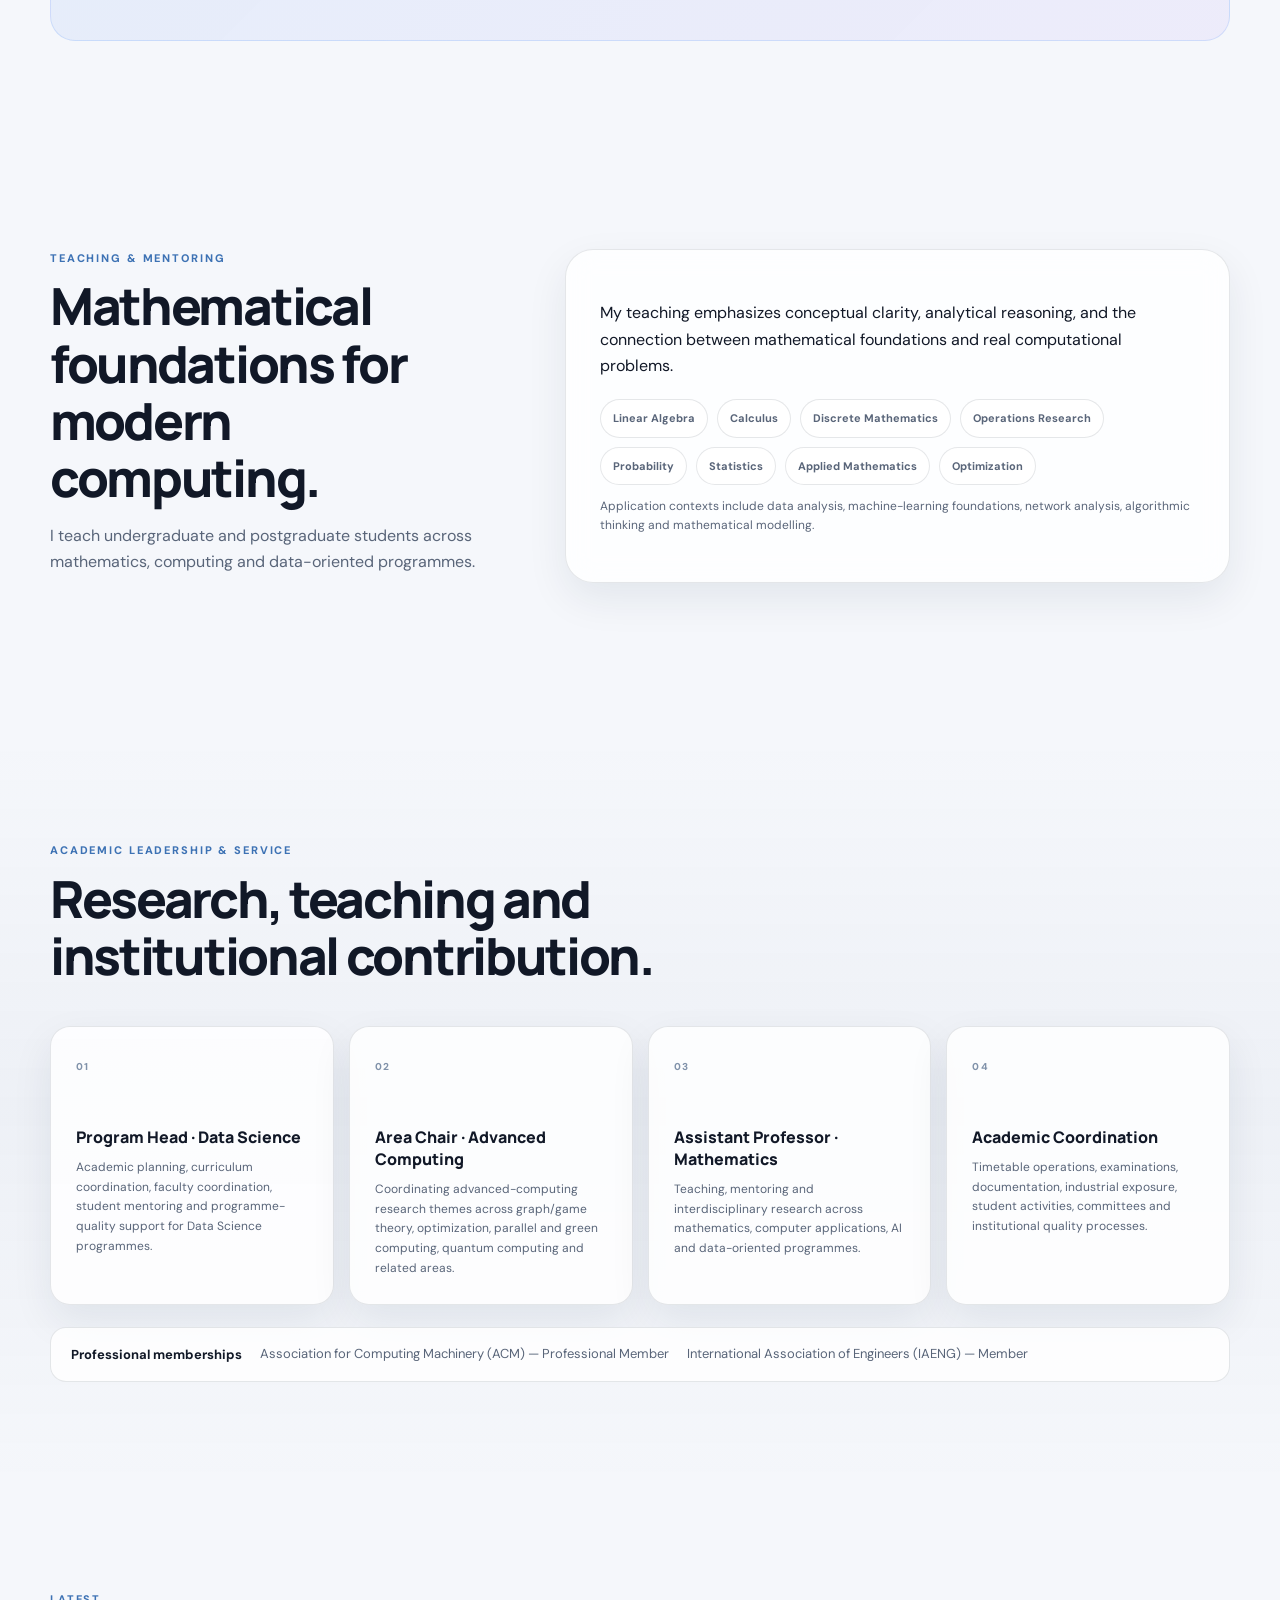
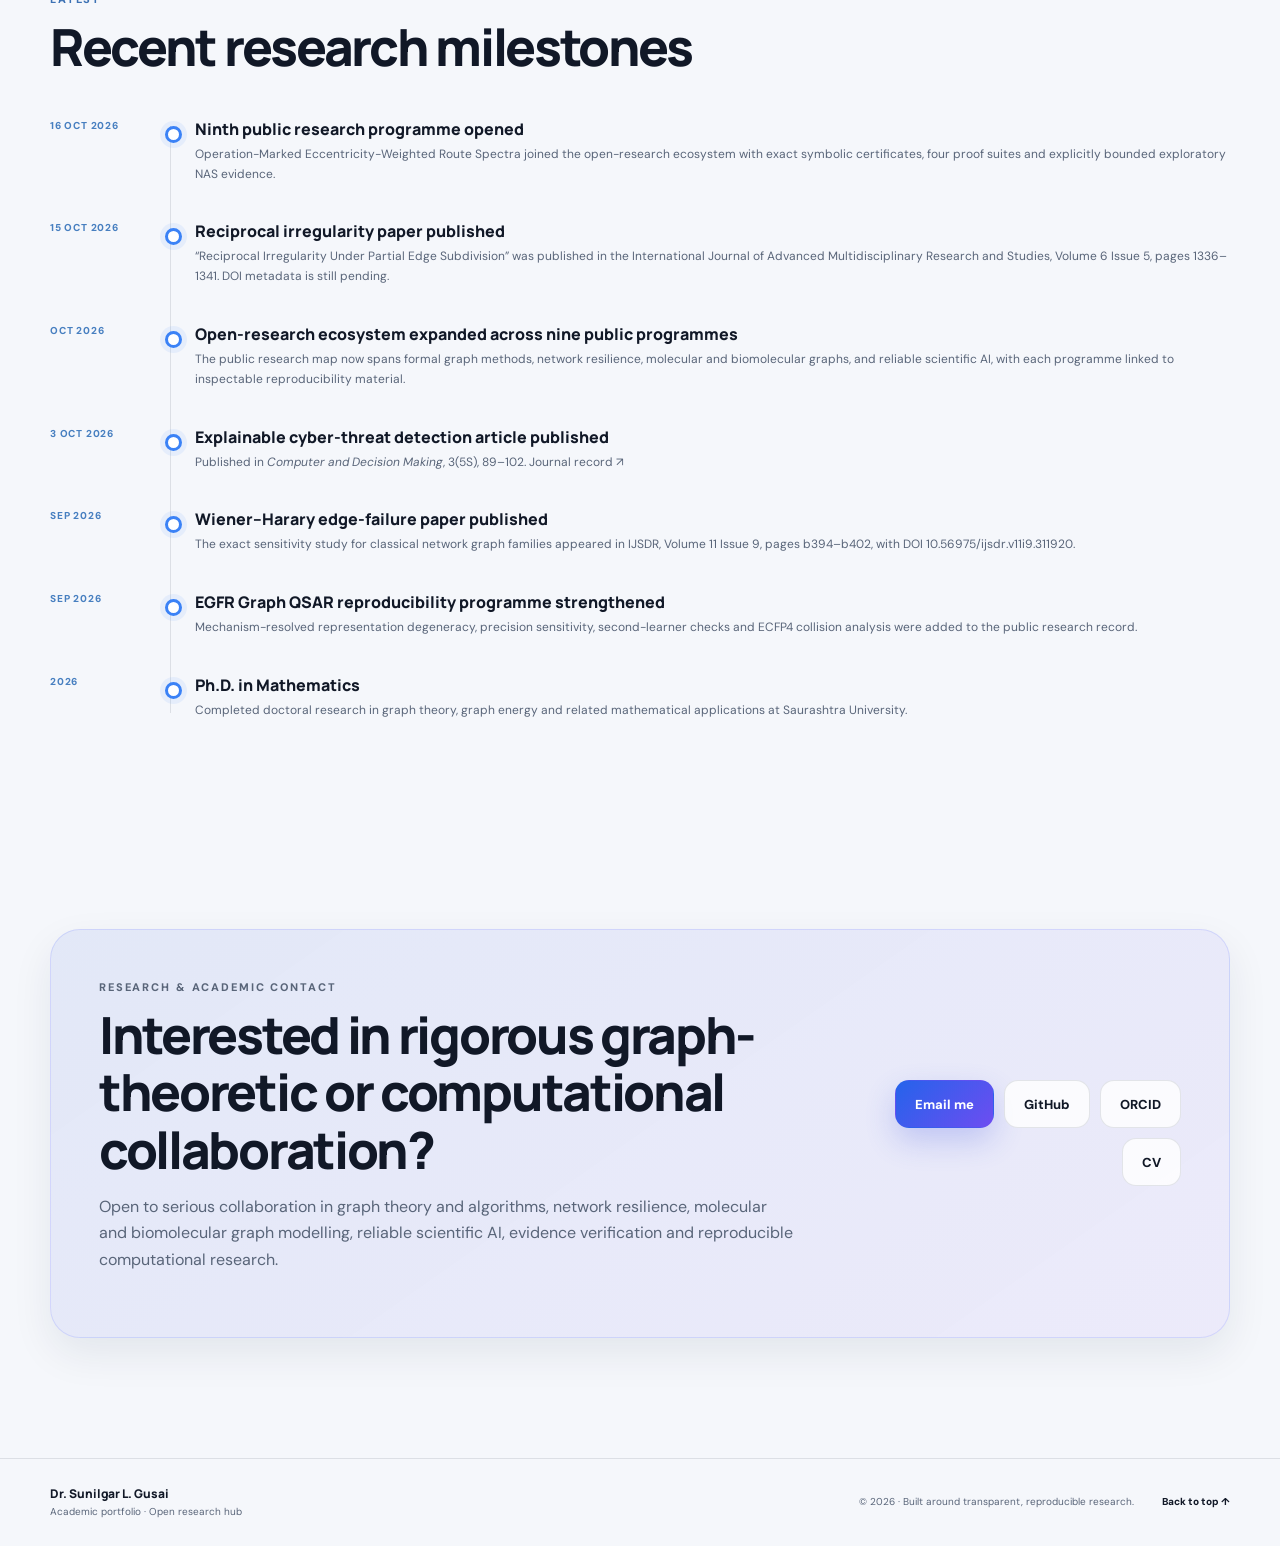
==== commit 5572a3e4: "chore: sync academic identity surfaces" ====
--- a/index.html
+++ b/index.html
@@ -205,7 +205,7 @@
     <section id="teaching" class="section section-shell"><div class="container split-layout reveal"><div class="section-heading sticky-copy"><p class="section-label">Teaching & Mentoring</p><h2>Mathematical foundations for modern computing.</h2><p>I teach undergraduate and postgraduate students across mathematics, computing and data-oriented programmes.</p></div><div class="glass-panel"><p>My teaching emphasizes conceptual clarity, analytical reasoning, and the connection between mathematical foundations and real computational problems.</p><div class="topic-cloud teaching-cloud"><span>Linear Algebra</span><span>Calculus</span><span>Discrete Mathematics</span><span>Operations Research</span><span>Probability</span><span>Statistics</span><span>Applied Mathematics</span><span>Optimization</span></div><p class="muted-note">Application contexts include data analysis, machine-learning foundations, network analysis, algorithmic thinking and mathematical modelling.</p></div></div></section>
 
     <!-- ACADEMIC_SYNC:PORTFOLIO_LEADERSHIP:START -->
-<section id="leadership" class="section section-shell soft-section"><div class="container"><div class="section-heading reveal"><p class="section-label">Academic Leadership & Service</p><h2>Research, teaching and institutional contribution.</h2></div><div class="service-grid reveal"><article><span>01</span><h3>Program Head · Data Science</h3><p>Academic planning, curriculum coordination, faculty coordination, student mentoring and programme-quality support for Data Science programmes.</p></article><article><span>02</span><h3>Area Chair · Advanced Computing</h3><p>Coordinating advanced-computing research themes across graph/game theory, optimization, parallel and green computing, quantum computing and related areas.</p></article><article><span>03</span><h3>Assistant Professor · Mathematics</h3><p>Teaching, mentoring and interdisciplinary research across mathematics, computer applications, AI and data-oriented programmes.</p></article><article><span>04</span><h3>Academic Coordination</h3><p>Timetable operations, examinations, documentation, industrial exposure, student activities, committees and institutional quality processes.</p></article></div></div></section>
+<section id="leadership" class="section section-shell soft-section"><div class="container"><div class="section-heading reveal"><p class="section-label">Academic Leadership & Service</p><h2>Research, teaching and institutional contribution.</h2></div><div class="service-grid reveal"><article><span>01</span><h3>Program Head · Data Science</h3><p>Academic planning, curriculum coordination, faculty coordination, student mentoring and programme-quality support for Data Science programmes.</p></article><article><span>02</span><h3>Area Chair · Advanced Computing</h3><p>Coordinating advanced-computing research themes across graph/game theory, optimization, parallel and green computing, quantum computing and related areas.</p></article><article><span>03</span><h3>Assistant Professor · Mathematics</h3><p>Teaching, mentoring and interdisciplinary research across mathematics, computer applications, AI and data-oriented programmes.</p></article><article><span>04</span><h3>Academic Coordination</h3><p>Timetable operations, examinations, documentation, industrial exposure, student activities, committees and institutional quality processes.</p></article></div><div class="professional-memberships reveal"><strong>Professional memberships</strong><span>Association for Computing Machinery (ACM) — Professional Member</span><span>International Association of Engineers (IAENG) — Member</span></div></div></section>
 <!-- ACADEMIC_SYNC:PORTFOLIO_LEADERSHIP:END -->
 
     <section id="latest" class="section section-shell"><div class="container"><div class="section-heading reveal"><p class="section-label">Latest</p><h2>Recent research milestones</h2></div><div class="timeline reveal">
--- a/style.css
+++ b/style.css
@@ -59,3 +59,8 @@
 /* Approved SG orbital monogram: high-density transparent image, real name remains accessible text. */
 .brand .brand-mark-image{display:block;width:48px;height:48px;flex:none;object-fit:contain;border-radius:0;background:none;box-shadow:none}
 @media(max-width:570px){.brand .brand-mark-image{width:44px;height:44px}}
+
+/* Understated, responsive memberships within academic leadership. */
+.professional-memberships{display:flex;flex-wrap:wrap;align-items:center;gap:8px 18px;margin-top:22px;padding:16px 20px;border:1px solid var(--line);border-radius:16px;background:var(--surface);color:var(--muted);font-size:13px}
+.professional-memberships strong{color:var(--text);font-size:13px}
+.professional-memberships span{line-height:1.55}
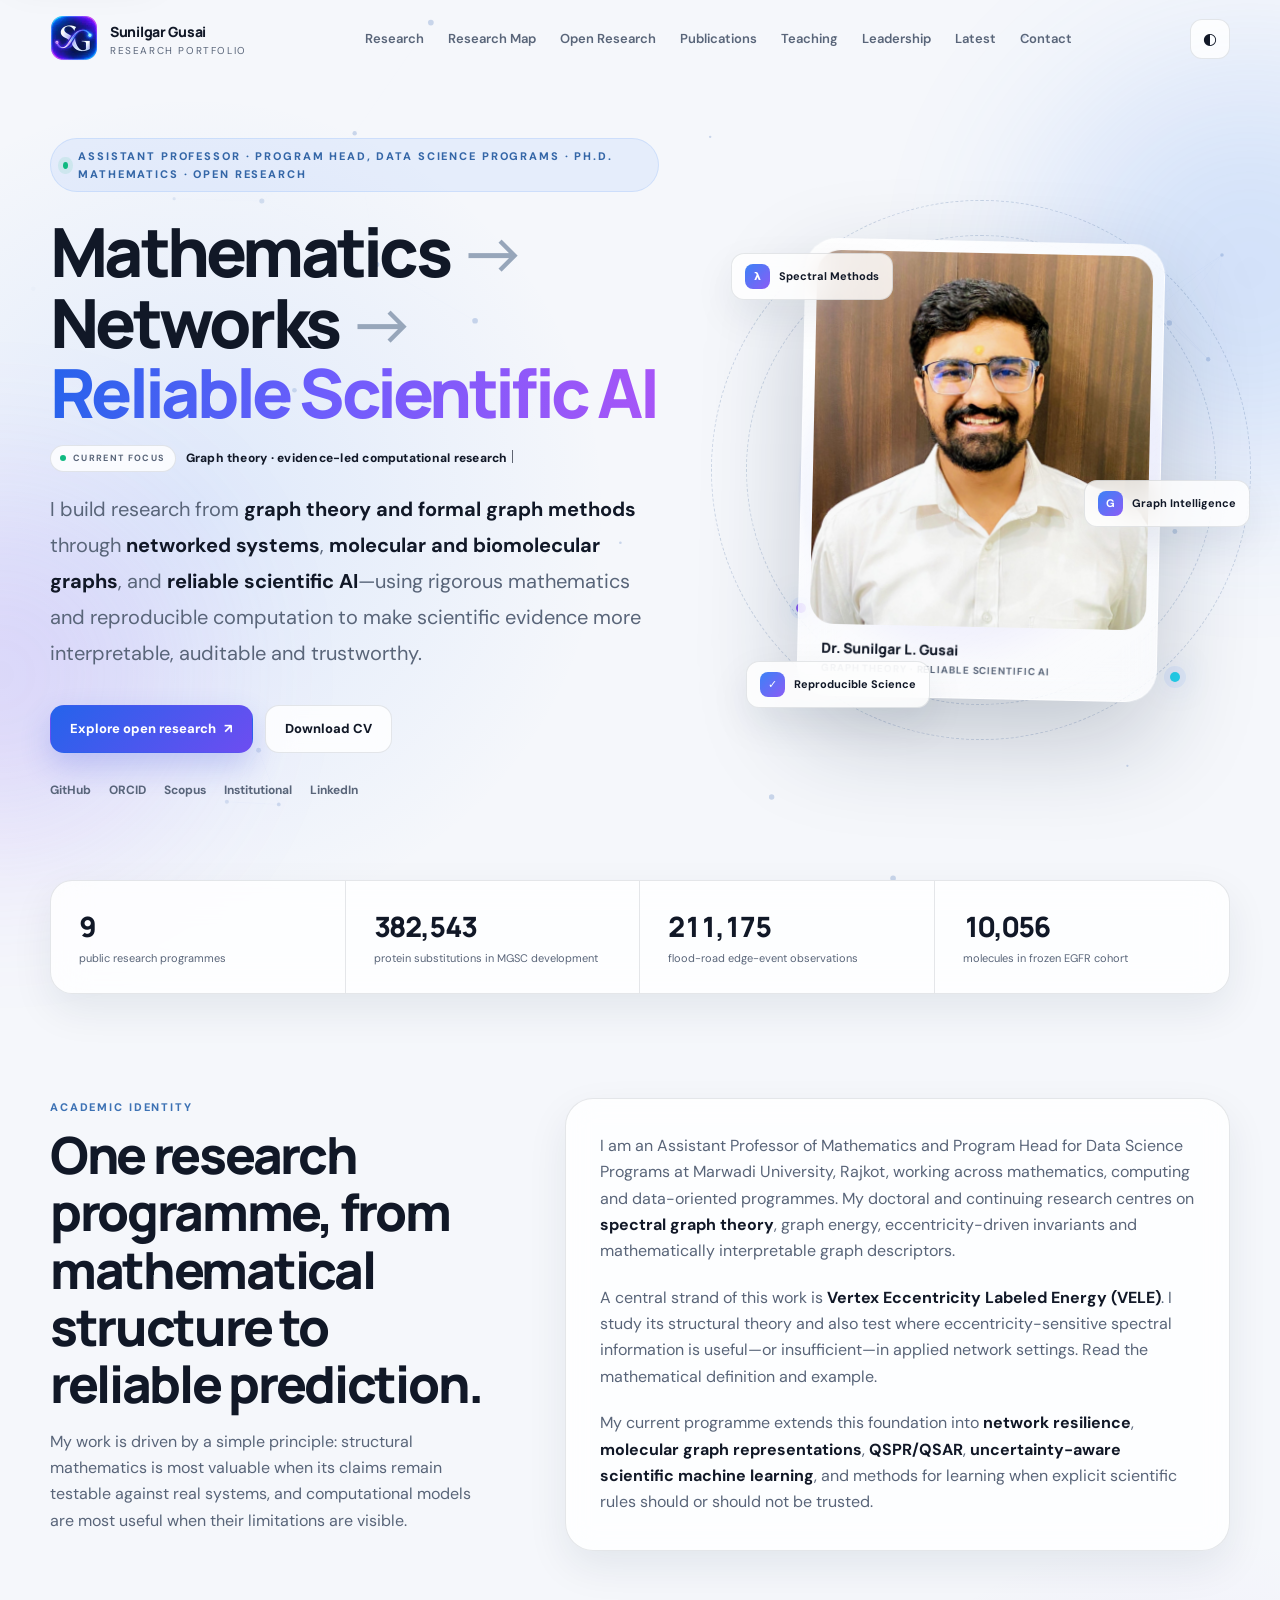
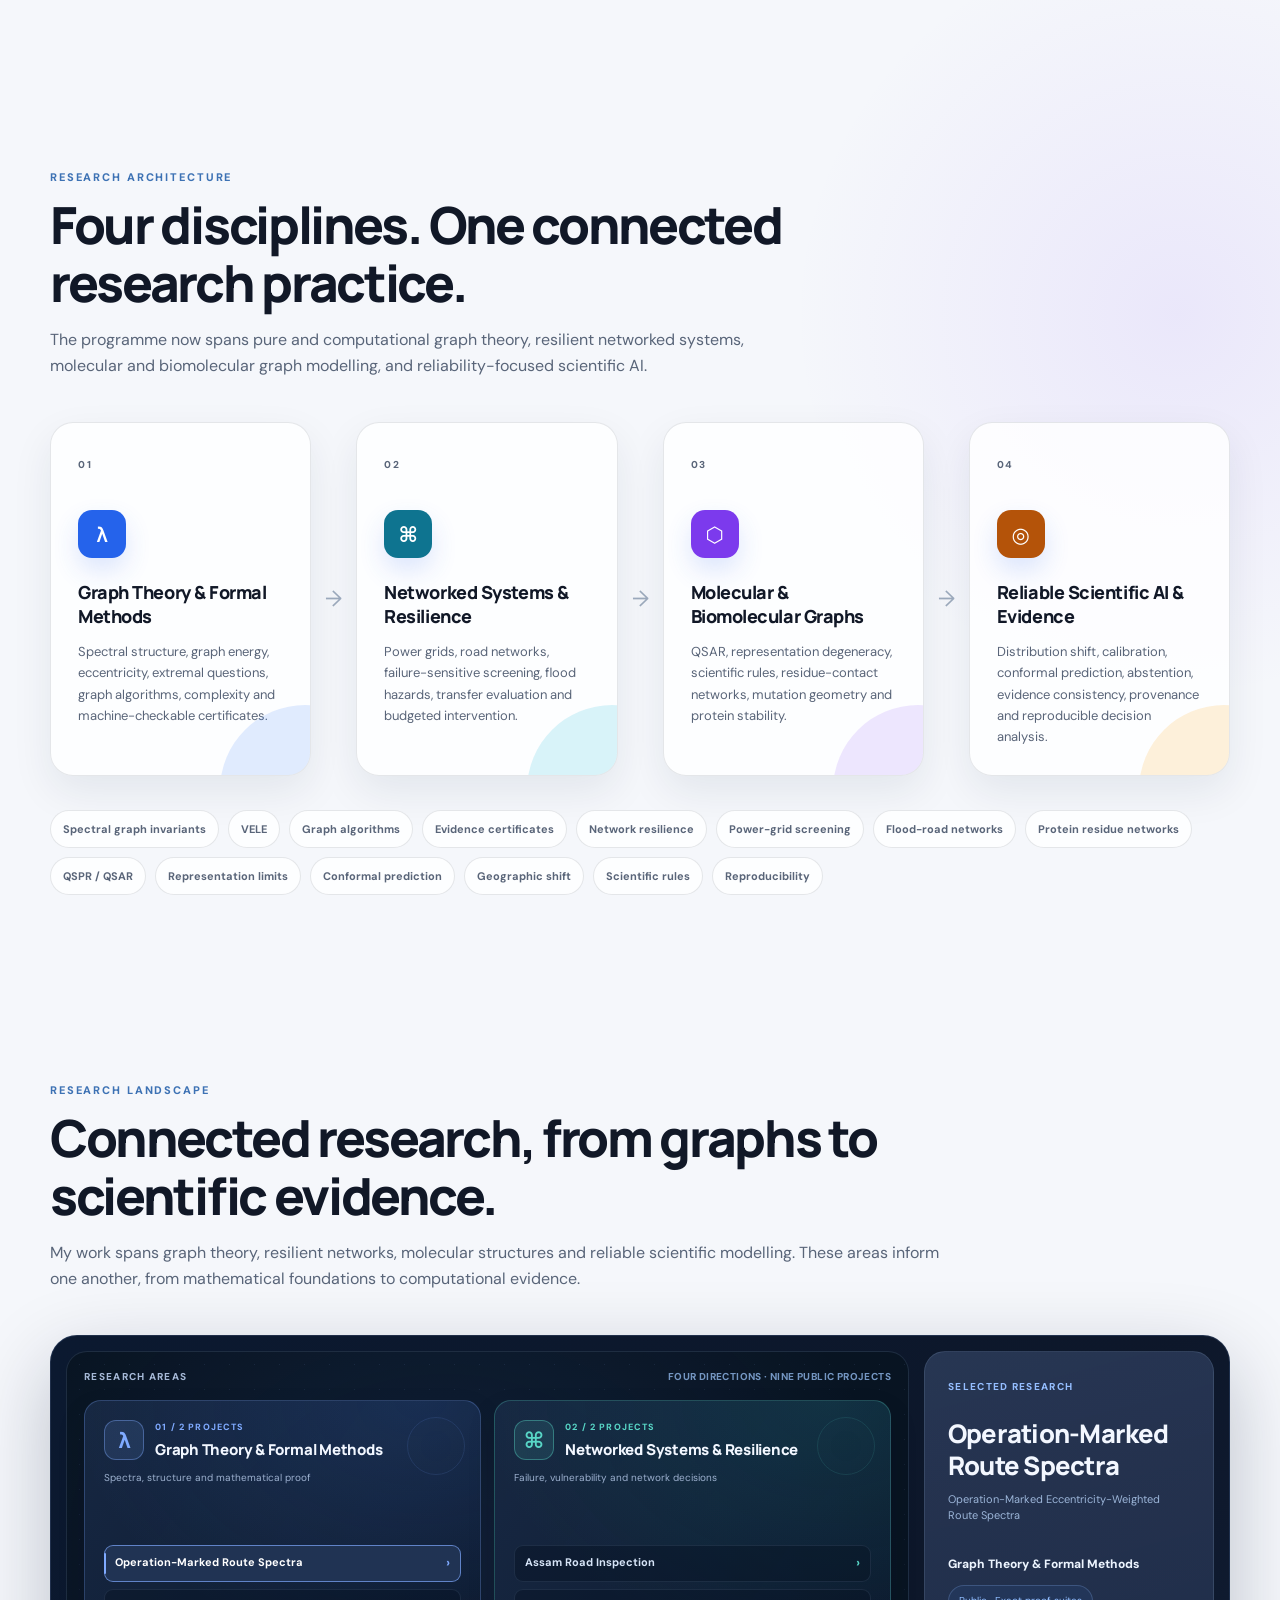
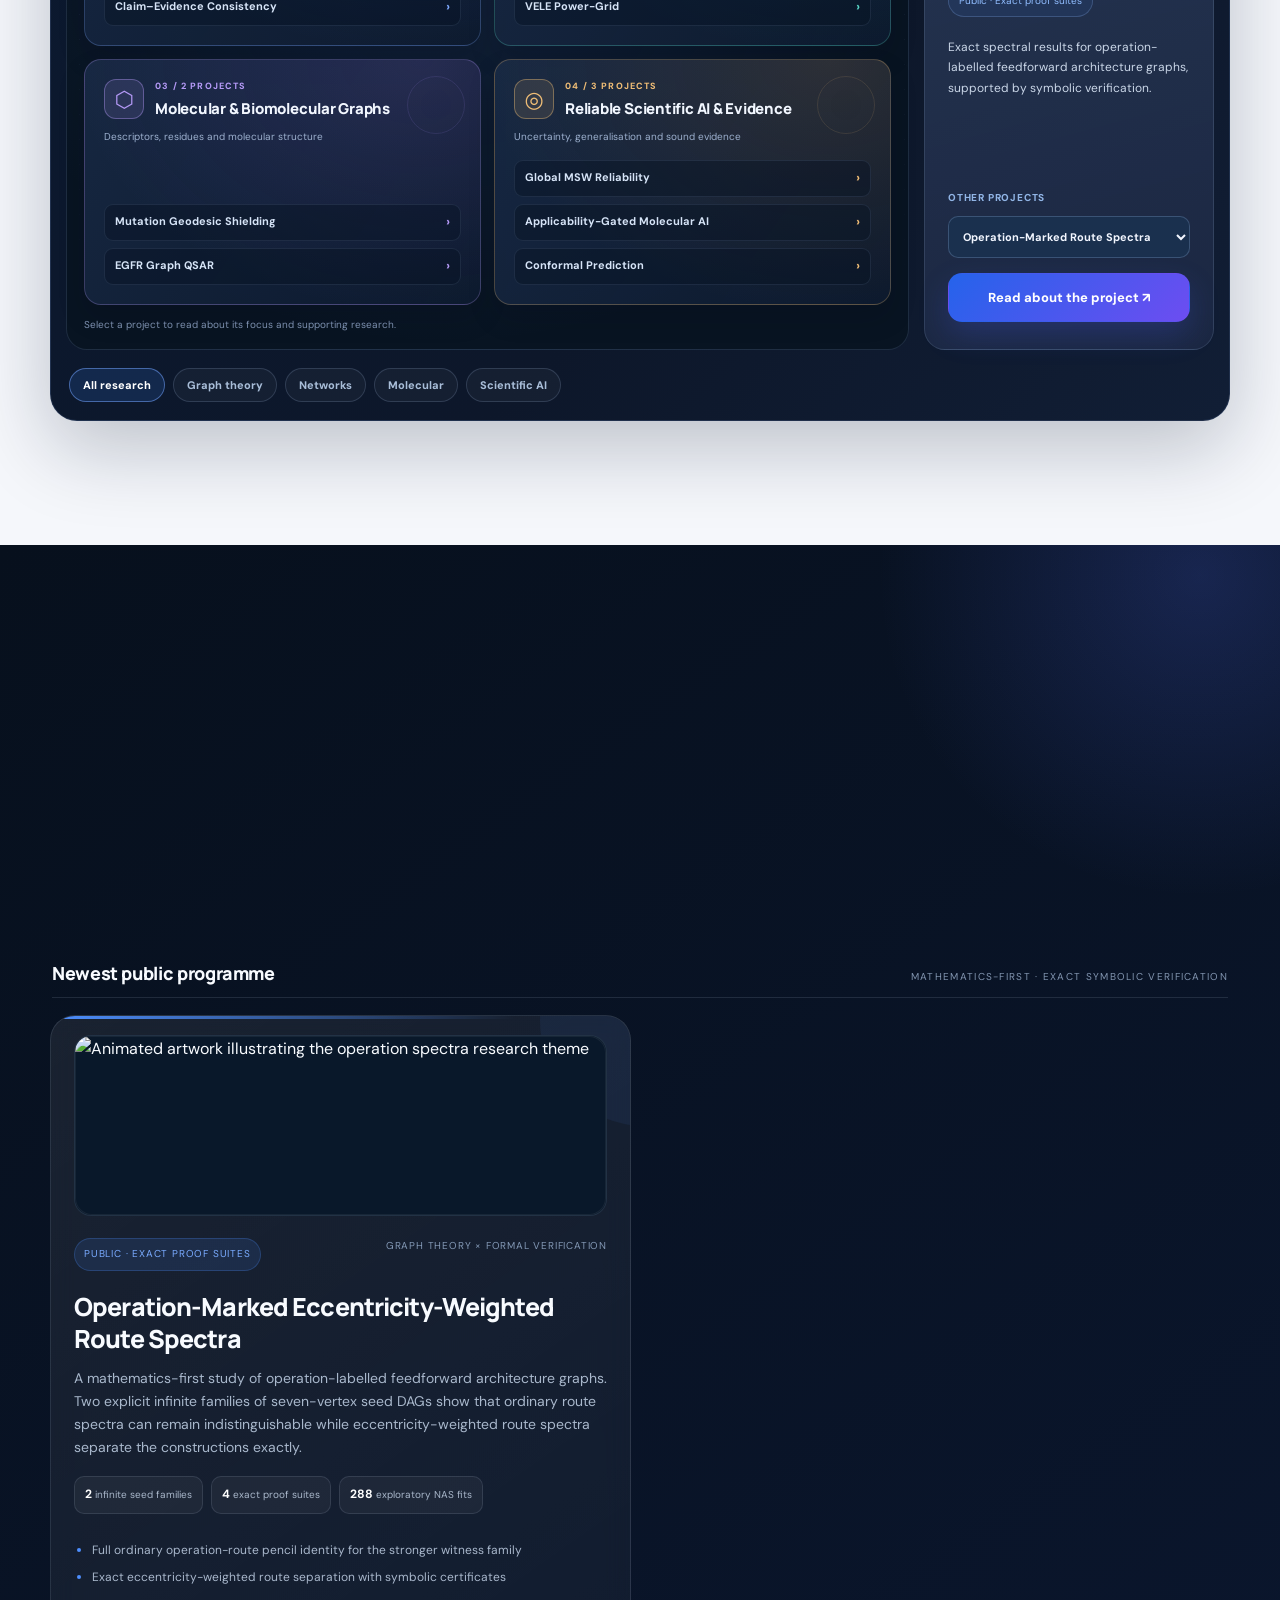
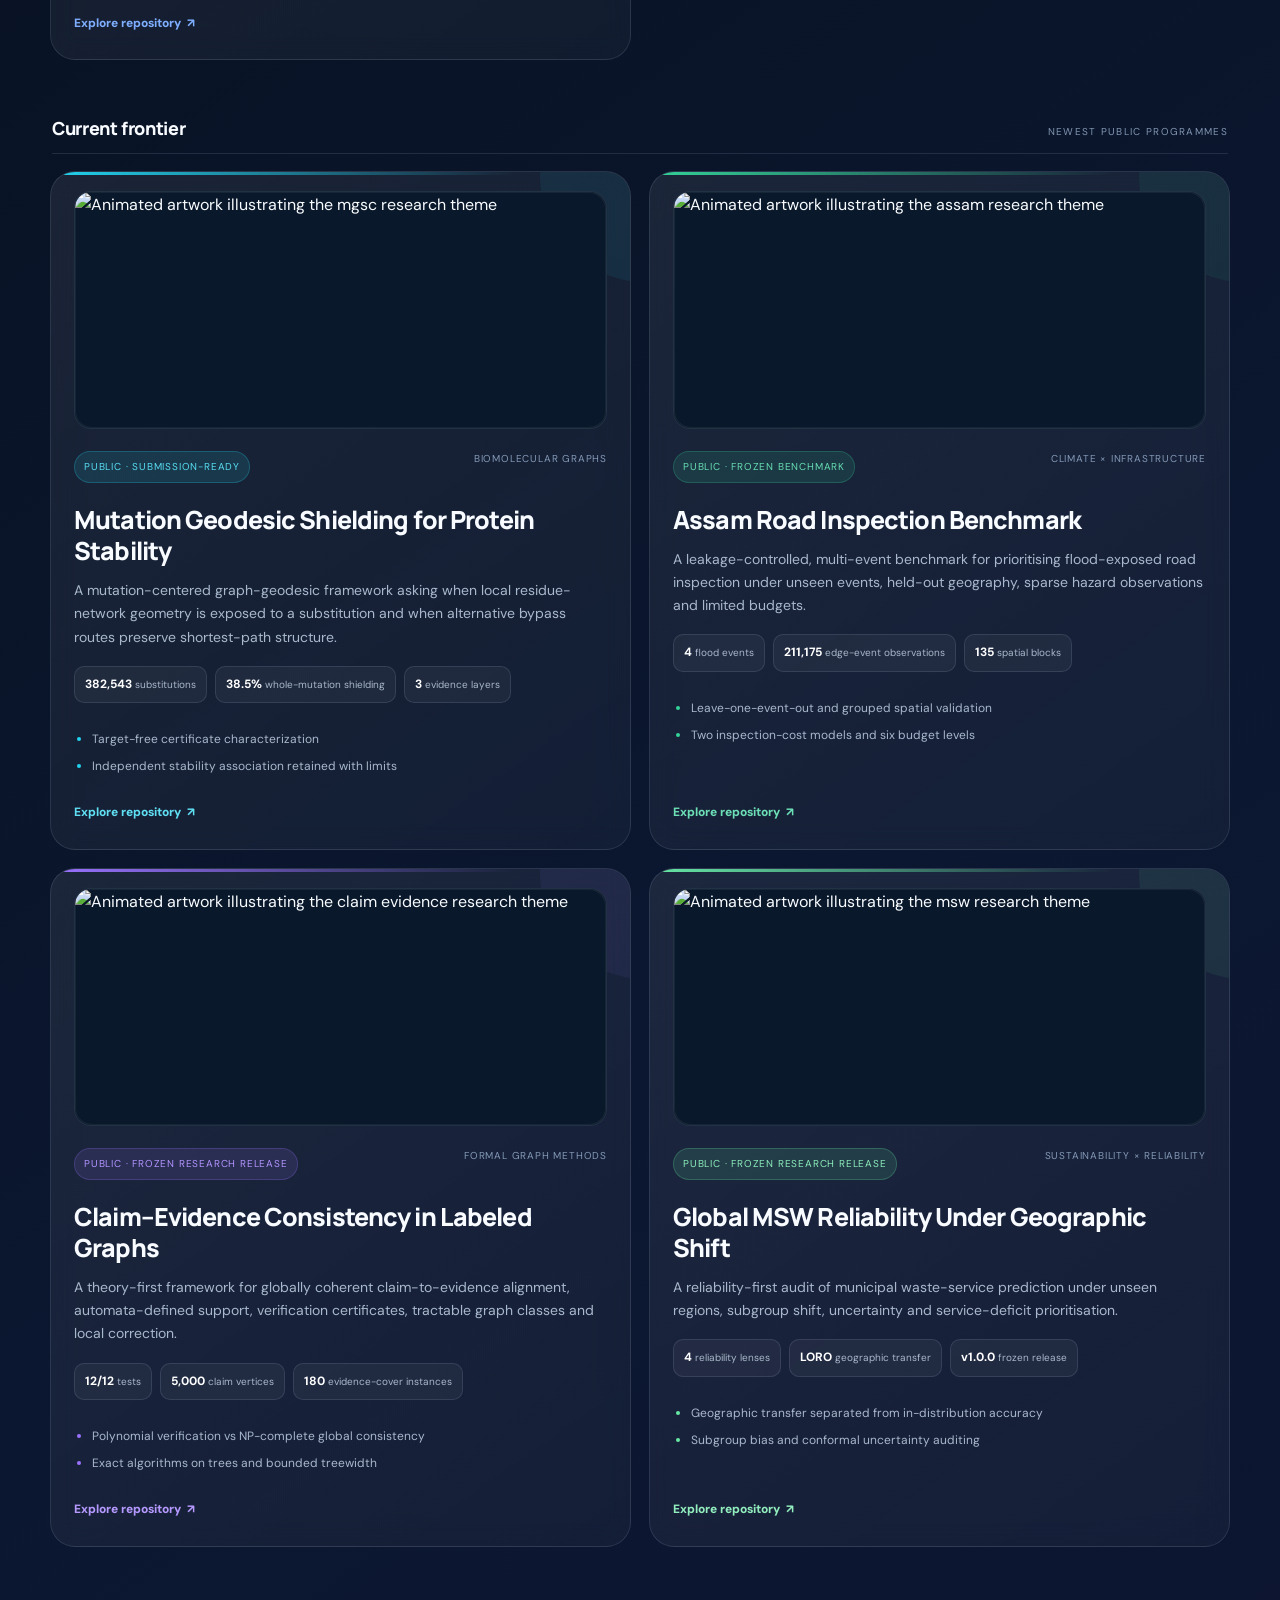
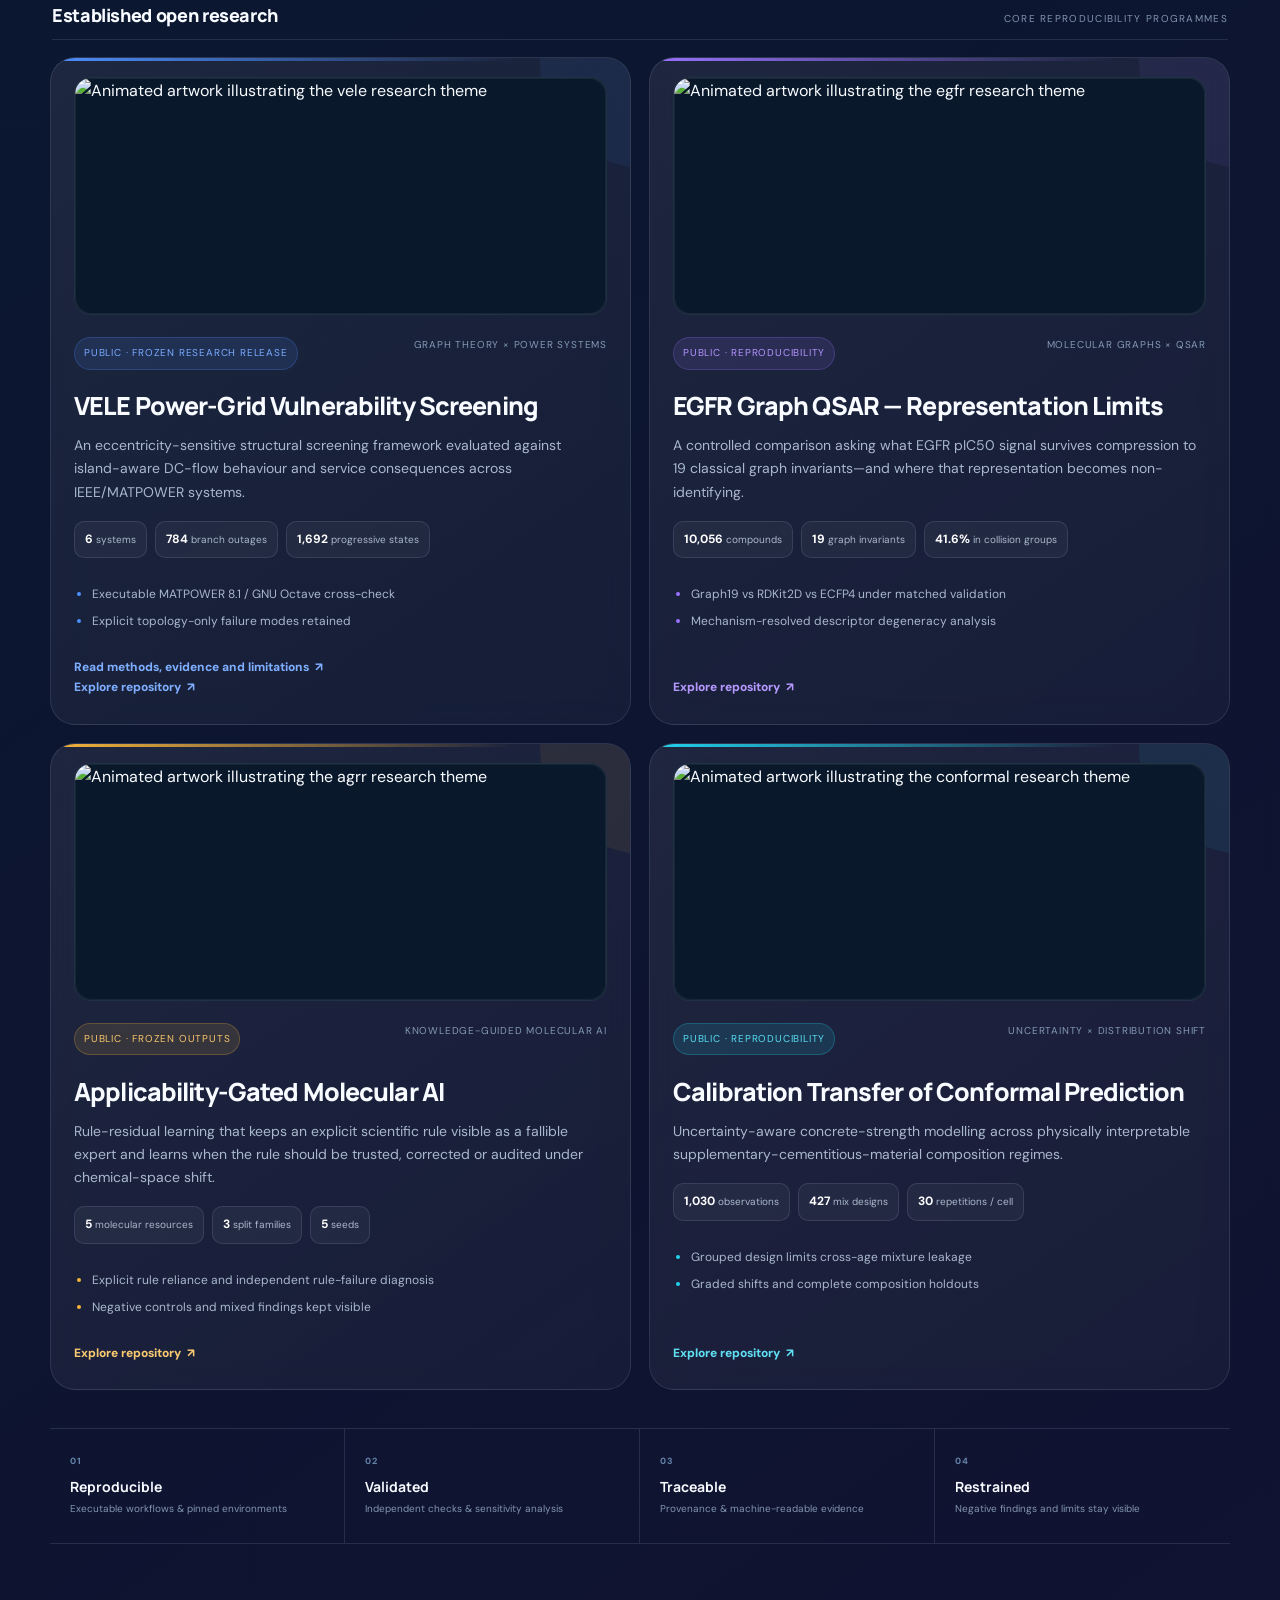
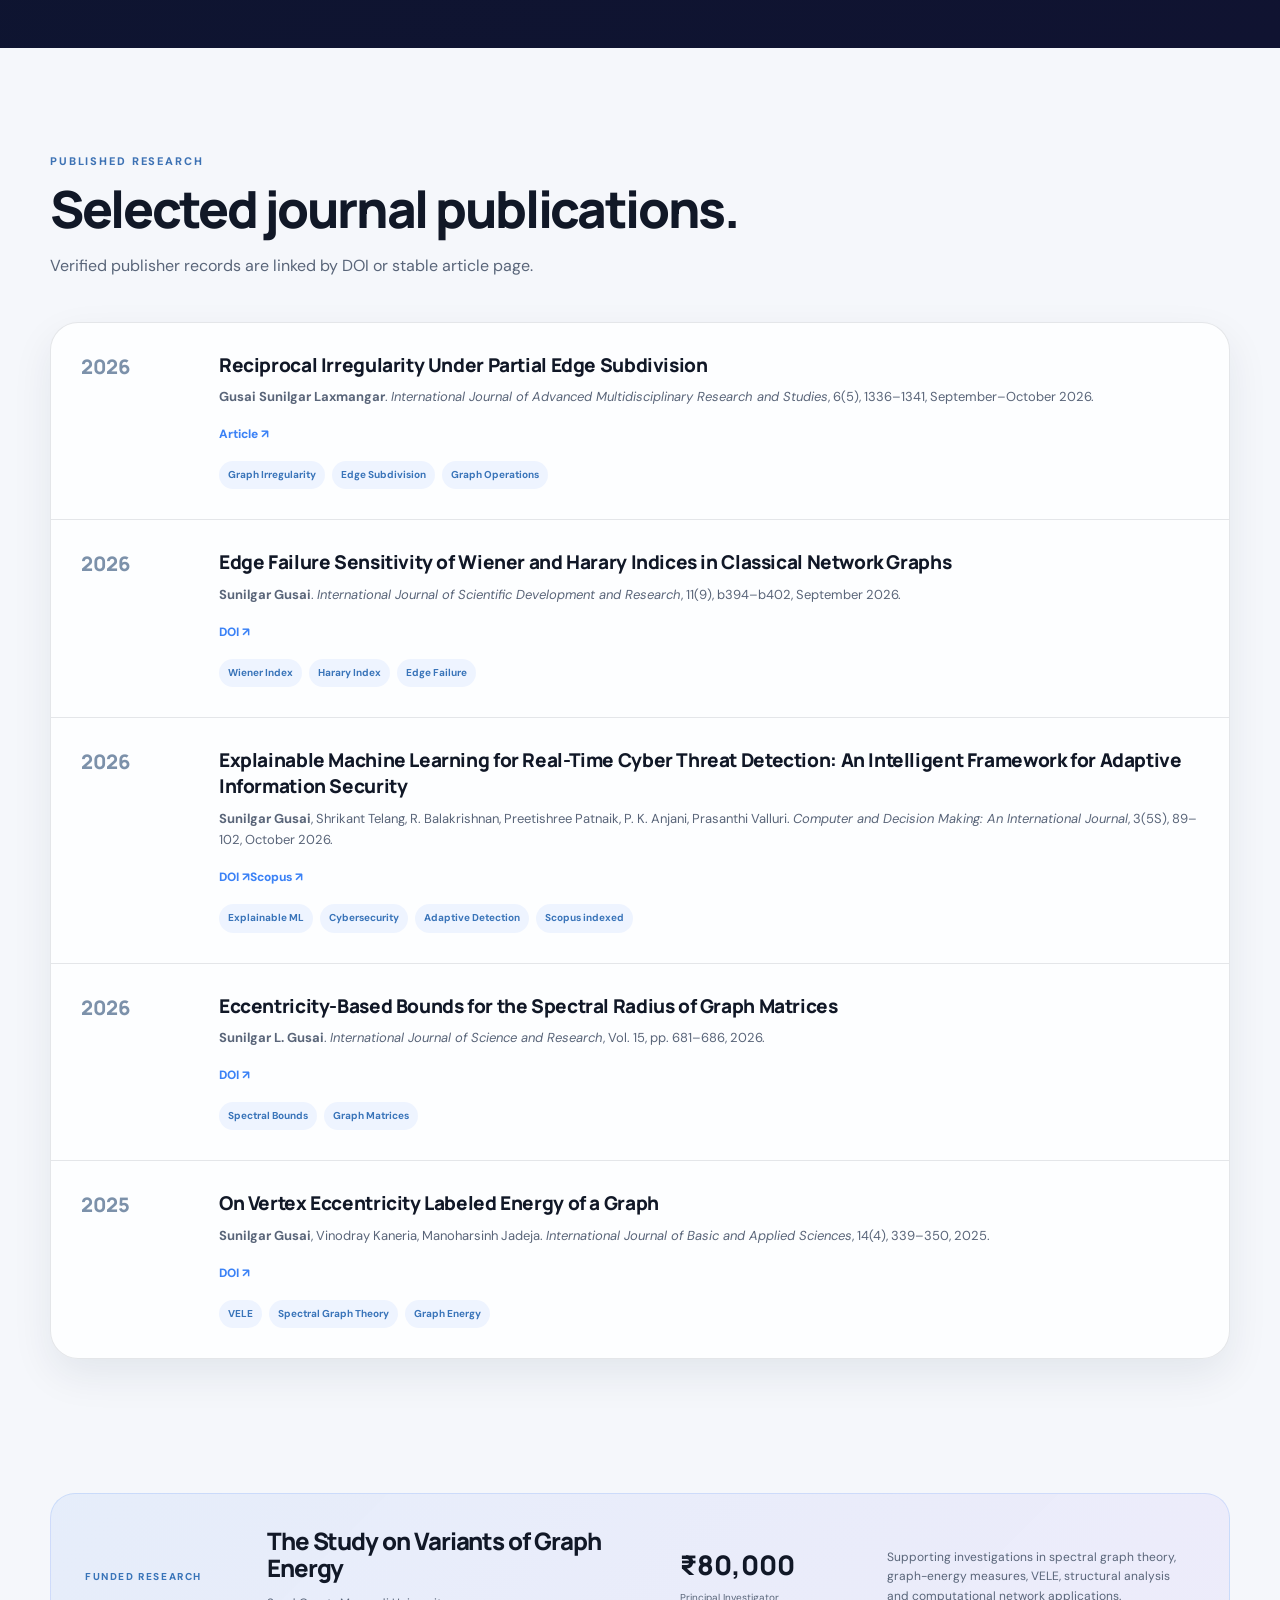
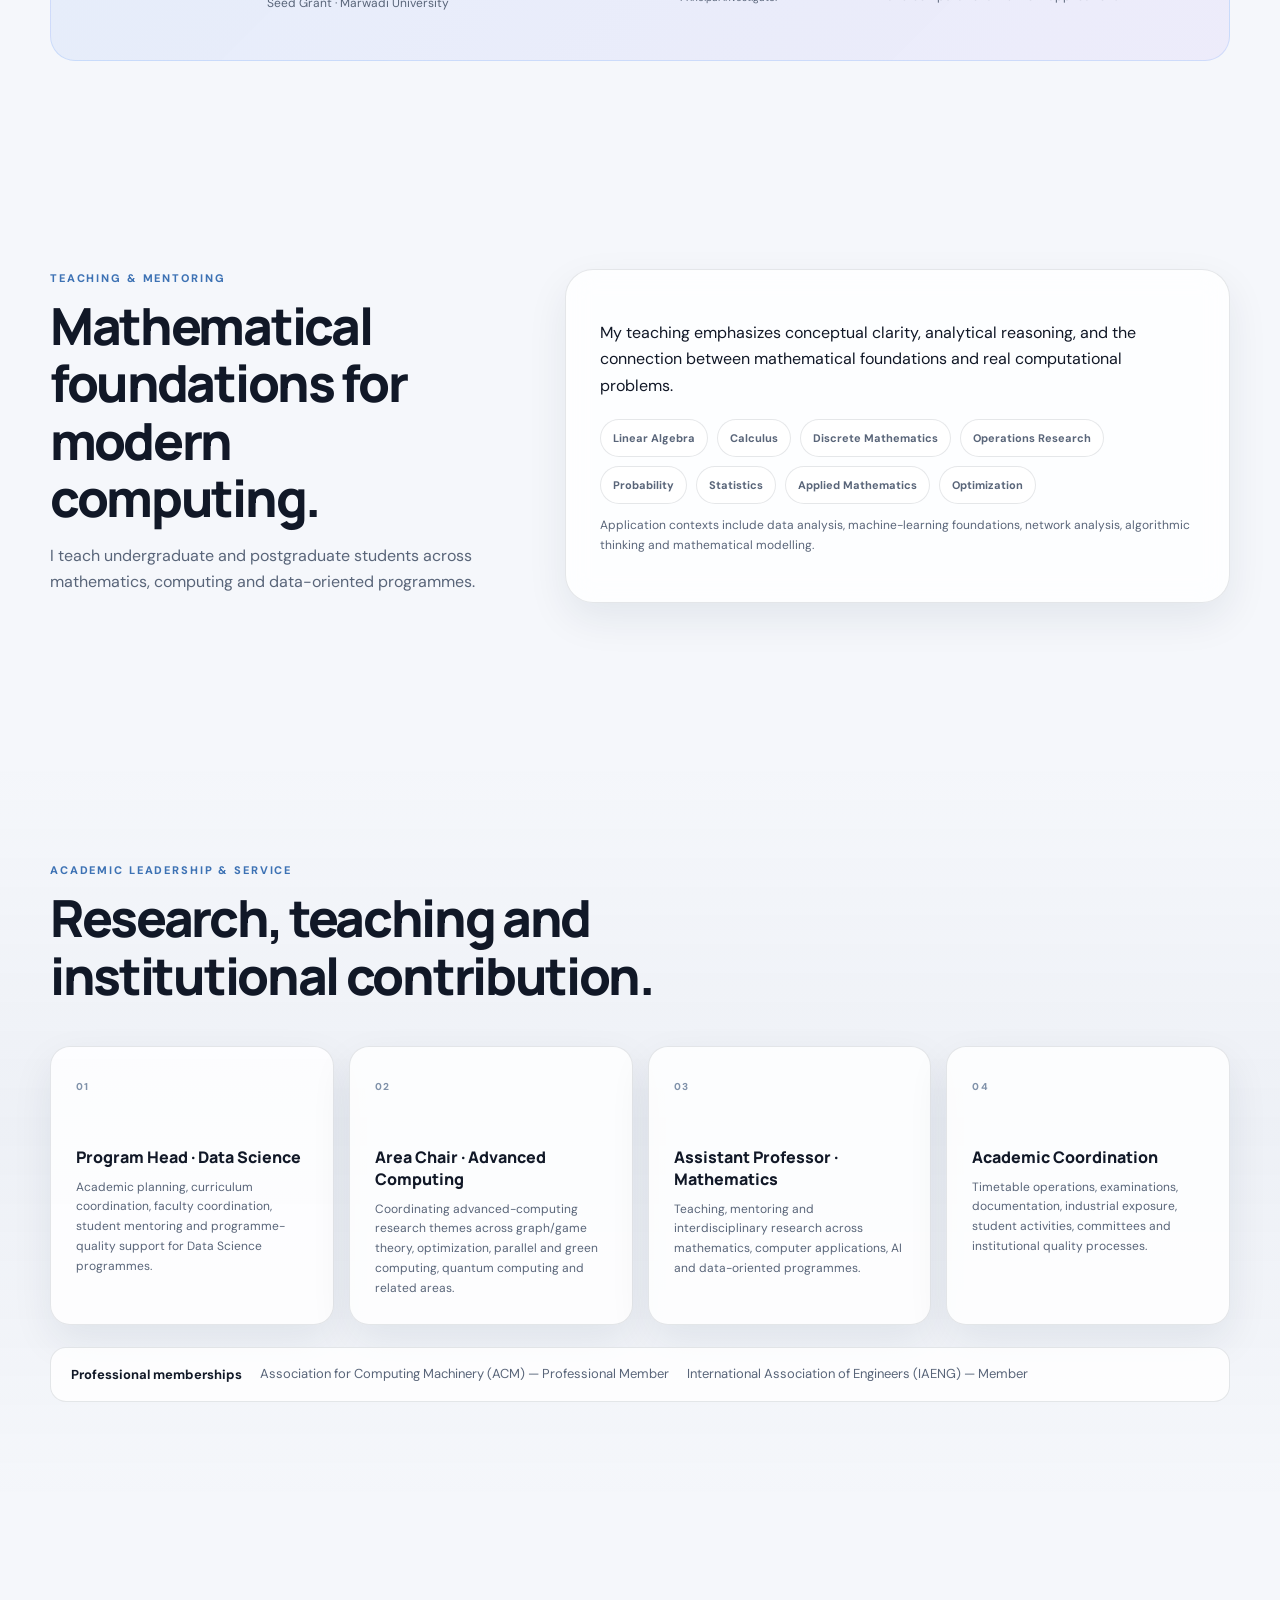
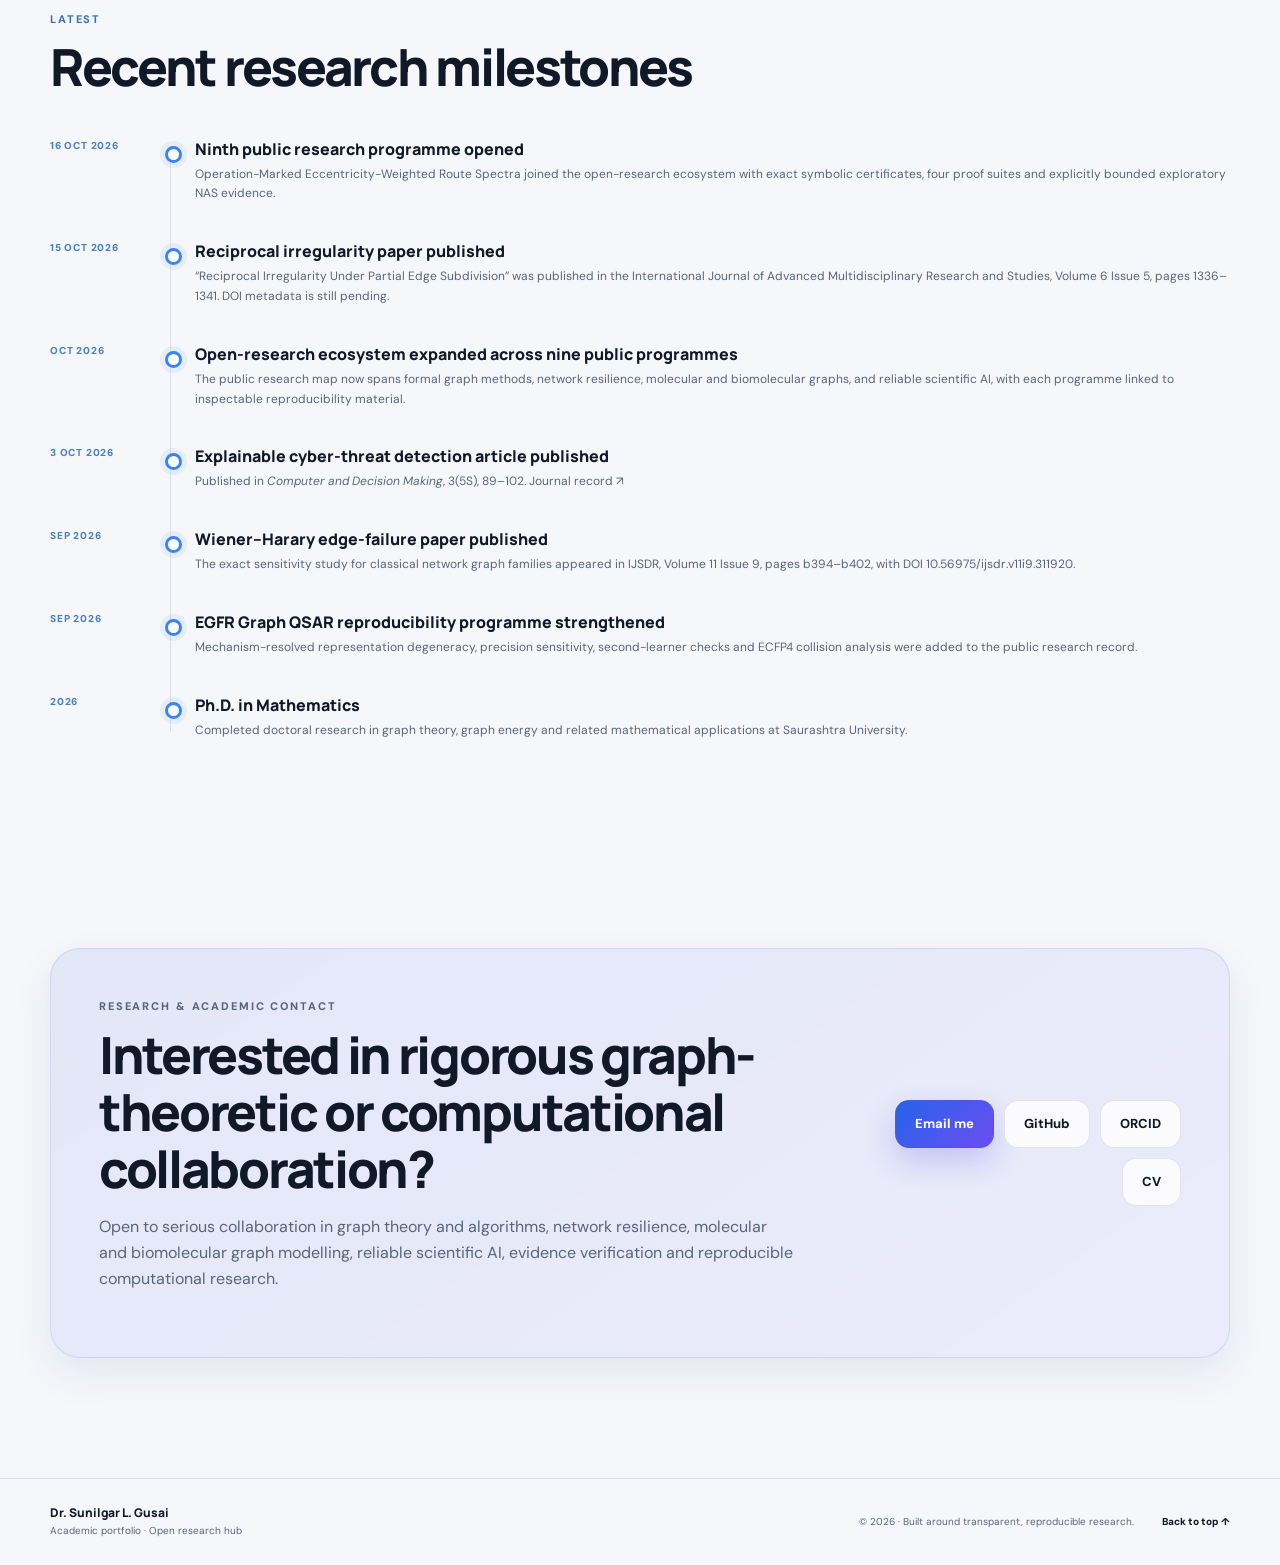
==== commit eb7b57a1: "feat(discoverability): link VELE explainers from public portfolio" ====
--- a/index.html
+++ b/index.html
@@ -87,7 +87,7 @@
 
     <section class="signal-bar reveal" aria-label="Research at a glance"><div class="container signal-grid"><div class="signal"><strong>9</strong><span>public research programmes</span></div><div class="signal"><strong>382,543</strong><span>protein substitutions in MGSC development</span></div><div class="signal"><strong>211,175</strong><span>flood-road edge-event observations</span></div><div class="signal"><strong>10,056</strong><span>molecules in frozen EGFR cohort</span></div></div></section>
 
-    <section id="about" class="section section-shell"><div class="container split-layout reveal"><div class="section-heading sticky-copy"><p class="section-label">Academic Identity</p><h2>One research programme, from mathematical structure to reliable prediction.</h2><p>My work is driven by a simple principle: structural mathematics is most valuable when its claims remain testable against real systems, and computational models are most useful when their limitations are visible.</p></div><div class="glass-panel narrative-panel"><p>I am an Assistant Professor of Mathematics and Program Head for Data Science Programs at Marwadi University, Rajkot, working across mathematics, computing and data-oriented programmes. My doctoral and continuing research centres on <strong>spectral graph theory</strong>, graph energy, eccentricity-driven invariants and mathematically interpretable graph descriptors.</p><p>A central strand of this work is <strong>Vertex Eccentricity Labeled Energy (VELE)</strong>. I study its structural theory and also test where eccentricity-sensitive spectral information is useful—or insufficient—in applied network settings.</p><p>My current programme extends this foundation into <strong>network resilience</strong>, <strong>molecular graph representations</strong>, <strong>QSPR/QSAR</strong>, <strong>uncertainty-aware scientific machine learning</strong>, and methods for learning when explicit scientific rules should or should not be trusted.</p></div></div></section>
+    <section id="about" class="section section-shell"><div class="container split-layout reveal"><div class="section-heading sticky-copy"><p class="section-label">Academic Identity</p><h2>One research programme, from mathematical structure to reliable prediction.</h2><p>My work is driven by a simple principle: structural mathematics is most valuable when its claims remain testable against real systems, and computational models are most useful when their limitations are visible.</p></div><div class="glass-panel narrative-panel"><p>I am an Assistant Professor of Mathematics and Program Head for Data Science Programs at Marwadi University, Rajkot, working across mathematics, computing and data-oriented programmes. My doctoral and continuing research centres on <strong>spectral graph theory</strong>, graph energy, eccentricity-driven invariants and mathematically interpretable graph descriptors.</p><p>A central strand of this work is <strong>Vertex Eccentricity Labeled Energy (VELE)</strong>. I study its structural theory and also test where eccentricity-sensitive spectral information is useful—or insufficient—in applied network settings. <a href="research/vertex-eccentricity-labeled-energy.html">Read the mathematical definition and example</a>.</p><p>My current programme extends this foundation into <strong>network resilience</strong>, <strong>molecular graph representations</strong>, <strong>QSPR/QSAR</strong>, <strong>uncertainty-aware scientific machine learning</strong>, and methods for learning when explicit scientific rules should or should not be trusted.</p></div></div></section>
 
     <section id="research" class="section section-shell research-section"><div class="container"><div class="section-heading reveal"><p class="section-label">Research Architecture</p><h2>Four disciplines. One connected research practice.</h2><p>The programme now spans pure and computational graph theory, resilient networked systems, molecular and biomolecular graph modelling, and reliability-focused scientific AI.</p></div>
       <div class="pillar-flow reveal" aria-label="Research programme flow">
@@ -172,7 +172,7 @@
       <div class="project-group reveal">
         <div class="project-group-heading"><span>Established open research</span><small>Core reproducibility programmes</small></div>
         <div class="project-grid">
-          <article class="project-card project-blue featured-project" data-family="graph networks"><a class="project-cover-link" href="https://github.com/SunilgarGusai/VELE-PowerGrid-Reproducibility" target="_blank" rel="noopener" aria-label="Open project vele research repository"><picture><source media="(prefers-reduced-motion: reduce)" srcset="https://raw.githubusercontent.com/SunilgarGusai/SunilgarGusai/main/assets/project-vele.svg" /><img class="project-cover" src="https://raw.githubusercontent.com/SunilgarGusai/SunilgarGusai/main/assets/animated/project-vele.gif" alt="Animated artwork illustrating the vele research theme" loading="lazy" decoding="async" width="560" height="250"></picture></a><div class="project-meta"><span class="status-pill">Public · Frozen research release</span><span>Graph Theory × Power Systems</span></div><h3>VELE Power-Grid Vulnerability Screening</h3><p>An eccentricity-sensitive structural screening framework evaluated against island-aware DC-flow behaviour and service consequences across IEEE/MATPOWER systems.</p><div class="mini-metrics"><span><strong>6</strong> systems</span><span><strong>784</strong> branch outages</span><span><strong>1,692</strong> progressive states</span></div><ul><li>Executable MATPOWER 8.1 / GNU Octave cross-check</li><li>Explicit topology-only failure modes retained</li></ul><a class="project-link" href="https://github.com/SunilgarGusai/VELE-PowerGrid-Reproducibility" target="_blank" rel="noopener">Explore repository <span>↗</span></a></article>
+          <article class="project-card project-blue featured-project" data-family="graph networks"><a class="project-cover-link" href="https://github.com/SunilgarGusai/VELE-PowerGrid-Reproducibility" target="_blank" rel="noopener" aria-label="Open project vele research repository"><picture><source media="(prefers-reduced-motion: reduce)" srcset="https://raw.githubusercontent.com/SunilgarGusai/SunilgarGusai/main/assets/project-vele.svg" /><img class="project-cover" src="https://raw.githubusercontent.com/SunilgarGusai/SunilgarGusai/main/assets/animated/project-vele.gif" alt="Animated artwork illustrating the vele research theme" loading="lazy" decoding="async" width="560" height="250"></picture></a><div class="project-meta"><span class="status-pill">Public · Frozen research release</span><span>Graph Theory × Power Systems</span></div><h3>VELE Power-Grid Vulnerability Screening</h3><p>An eccentricity-sensitive structural screening framework evaluated against island-aware DC-flow behaviour and service consequences across IEEE/MATPOWER systems.</p><div class="mini-metrics"><span><strong>6</strong> systems</span><span><strong>784</strong> branch outages</span><span><strong>1,692</strong> progressive states</span></div><ul><li>Executable MATPOWER 8.1 / GNU Octave cross-check</li><li>Explicit topology-only failure modes retained</li></ul><a class="project-link" href="research/vele-power-grid-screening.html">Read methods, evidence and limitations <span>↗</span></a><a class="project-link" href="https://github.com/SunilgarGusai/VELE-PowerGrid-Reproducibility" target="_blank" rel="noopener">Explore repository <span>↗</span></a></article>
 
           <article class="project-card project-violet" data-family="molecular reliable-ai"><a class="project-cover-link" href="https://github.com/SunilgarGusai/EGFR-Graph-QSAR-Reproducibility" target="_blank" rel="noopener" aria-label="Open project egfr research repository"><picture><source media="(prefers-reduced-motion: reduce)" srcset="https://raw.githubusercontent.com/SunilgarGusai/SunilgarGusai/main/assets/project-egfr.svg" /><img class="project-cover" src="https://raw.githubusercontent.com/SunilgarGusai/SunilgarGusai/main/assets/animated/project-egfr.gif" alt="Animated artwork illustrating the egfr research theme" loading="lazy" decoding="async" width="560" height="250"></picture></a><div class="project-meta"><span class="status-pill">Public · Reproducibility</span><span>Molecular Graphs × QSAR</span></div><h3>EGFR Graph QSAR — Representation Limits</h3><p>A controlled comparison asking what EGFR pIC50 signal survives compression to 19 classical graph invariants—and where that representation becomes non-identifying.</p><div class="mini-metrics"><span><strong>10,056</strong> compounds</span><span><strong>19</strong> graph invariants</span><span><strong>41.6%</strong> in collision groups</span></div><ul><li>Graph19 vs RDKit2D vs ECFP4 under matched validation</li><li>Mechanism-resolved descriptor degeneracy analysis</li></ul><a class="project-link" href="https://github.com/SunilgarGusai/EGFR-Graph-QSAR-Reproducibility" target="_blank" rel="noopener">Explore repository <span>↗</span></a></article>
 
